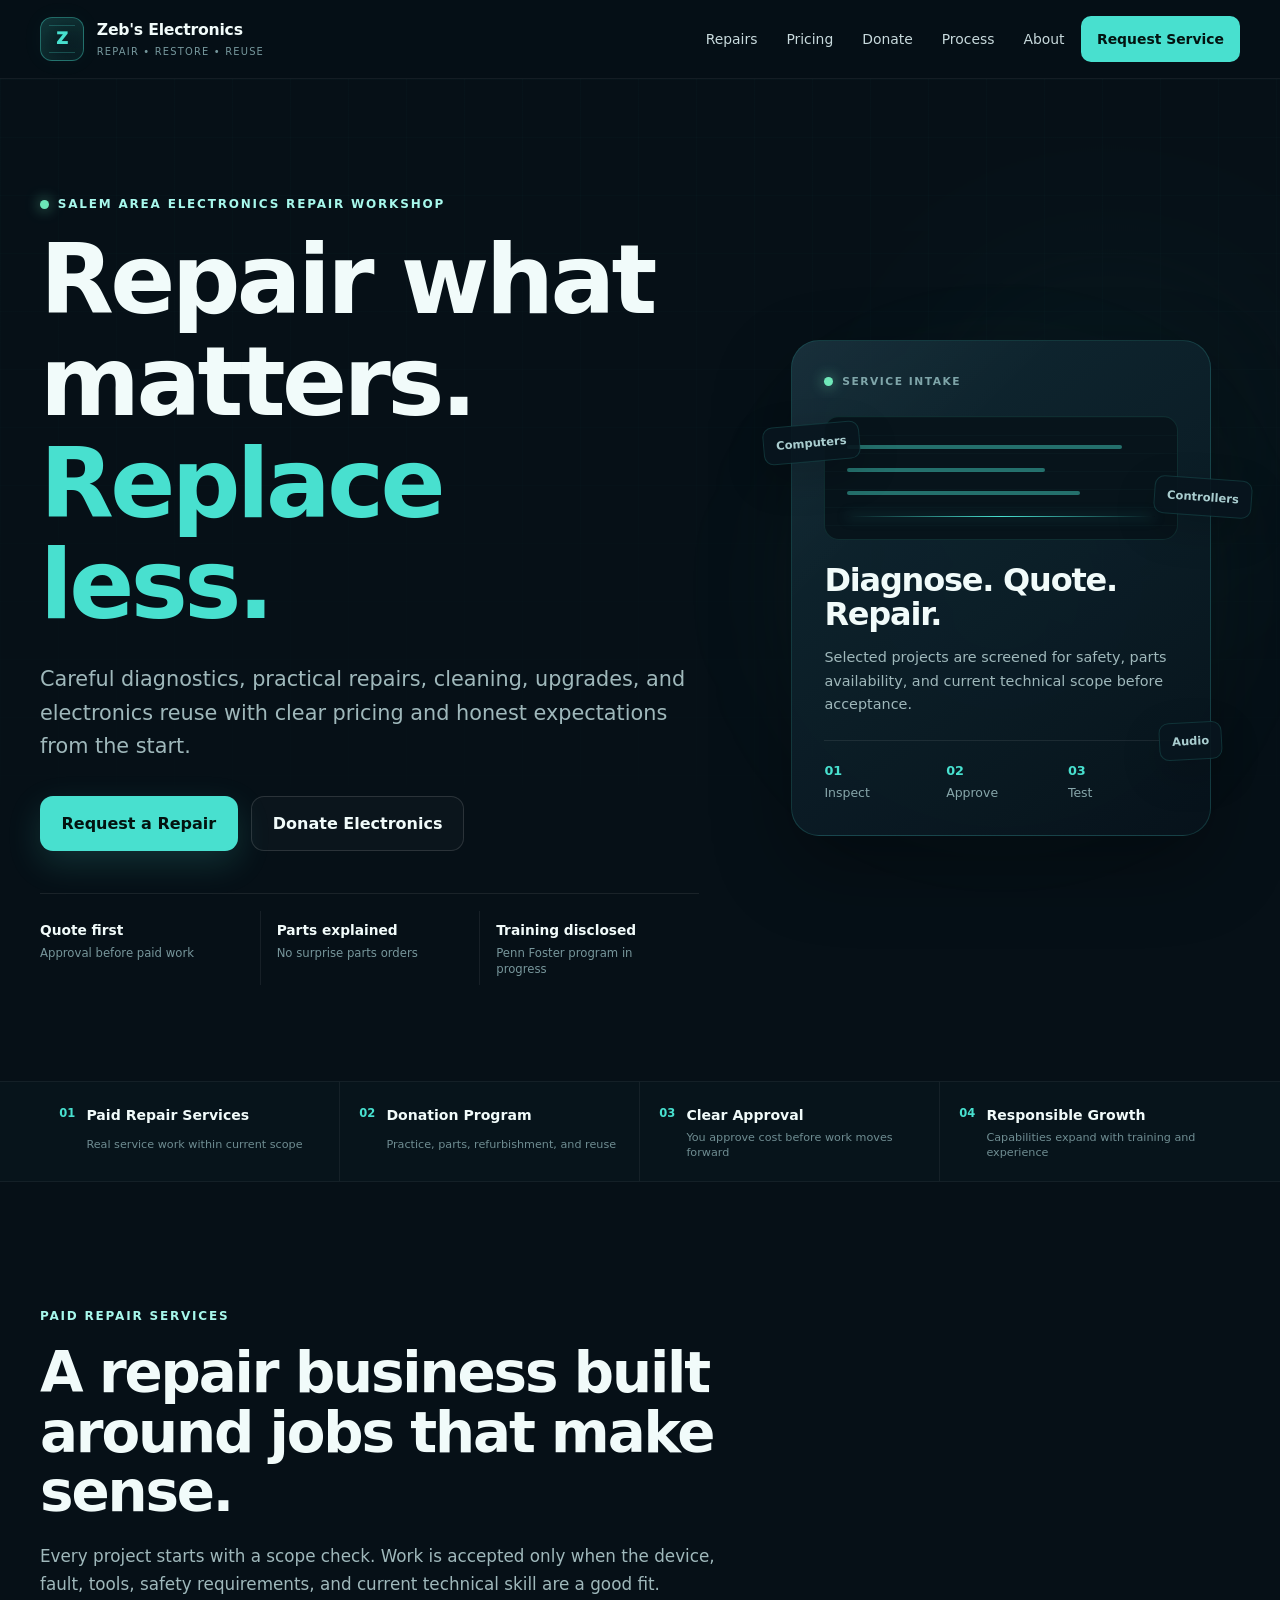
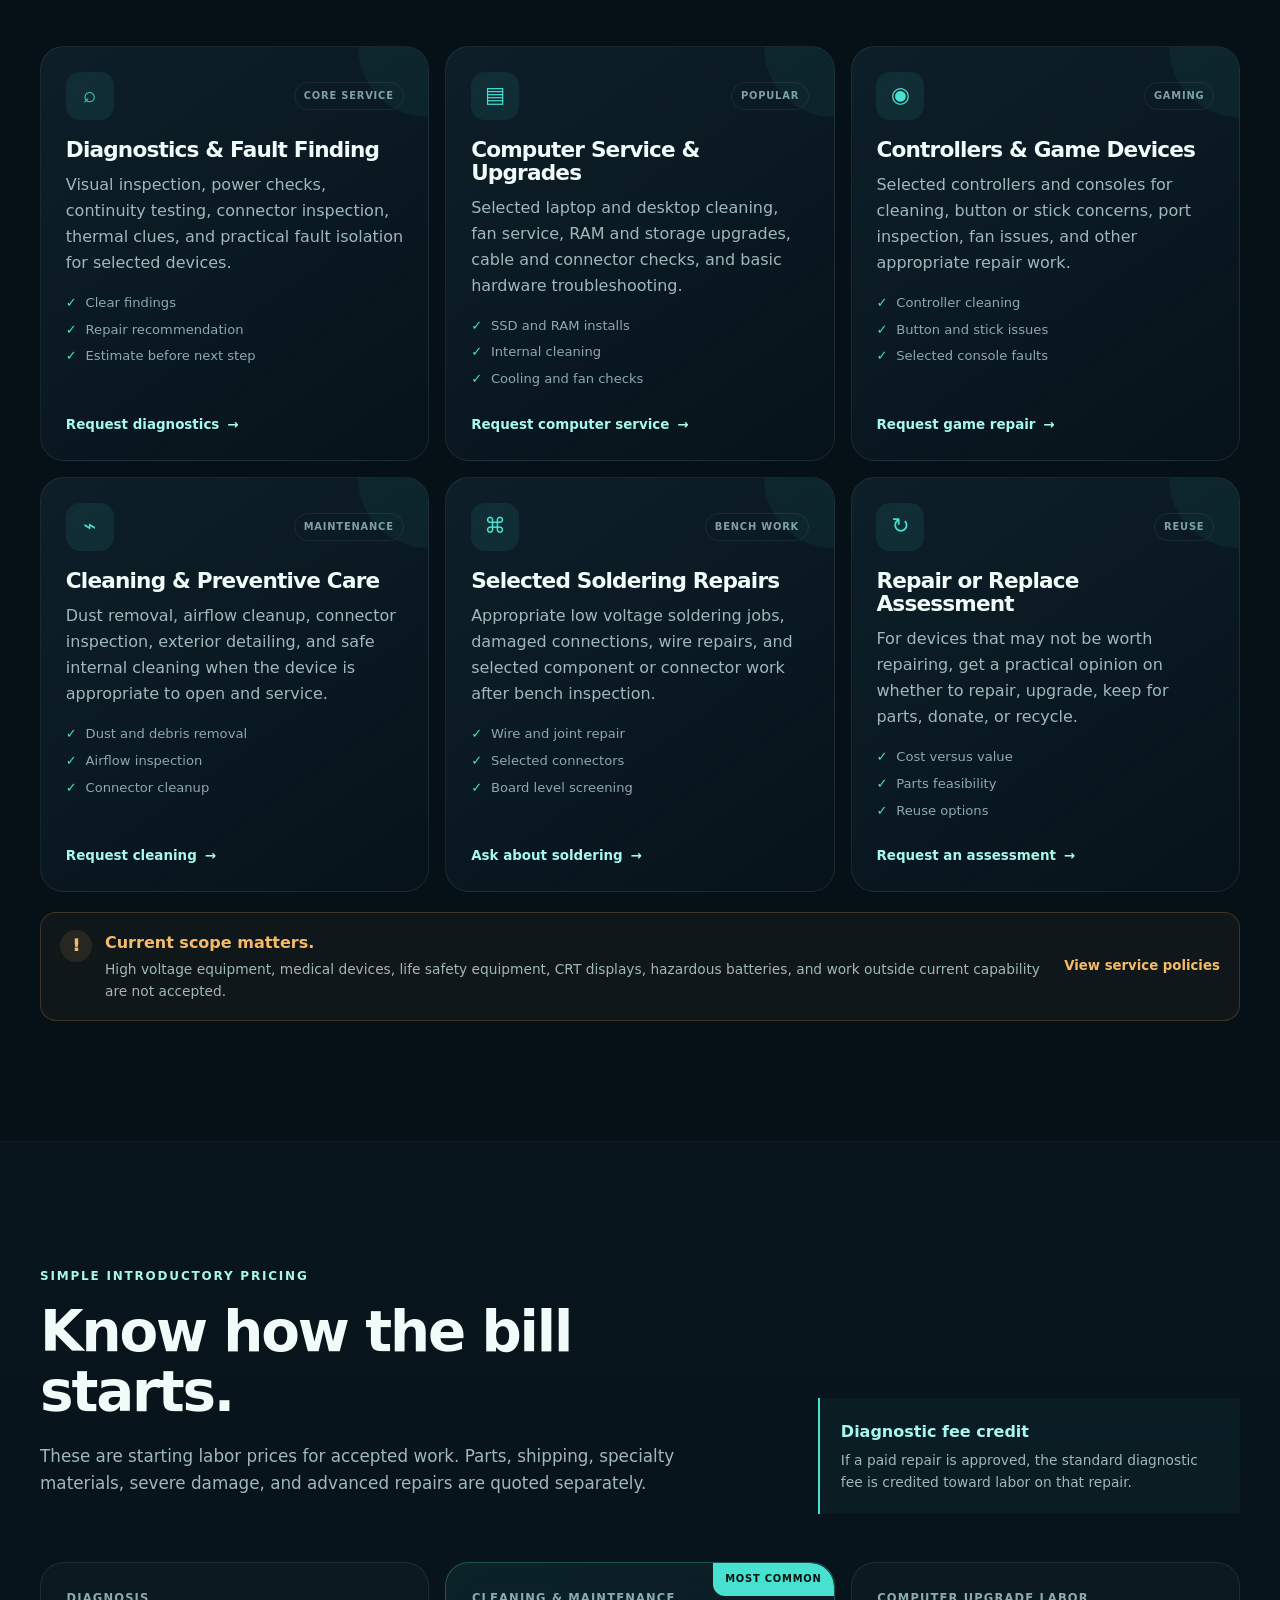
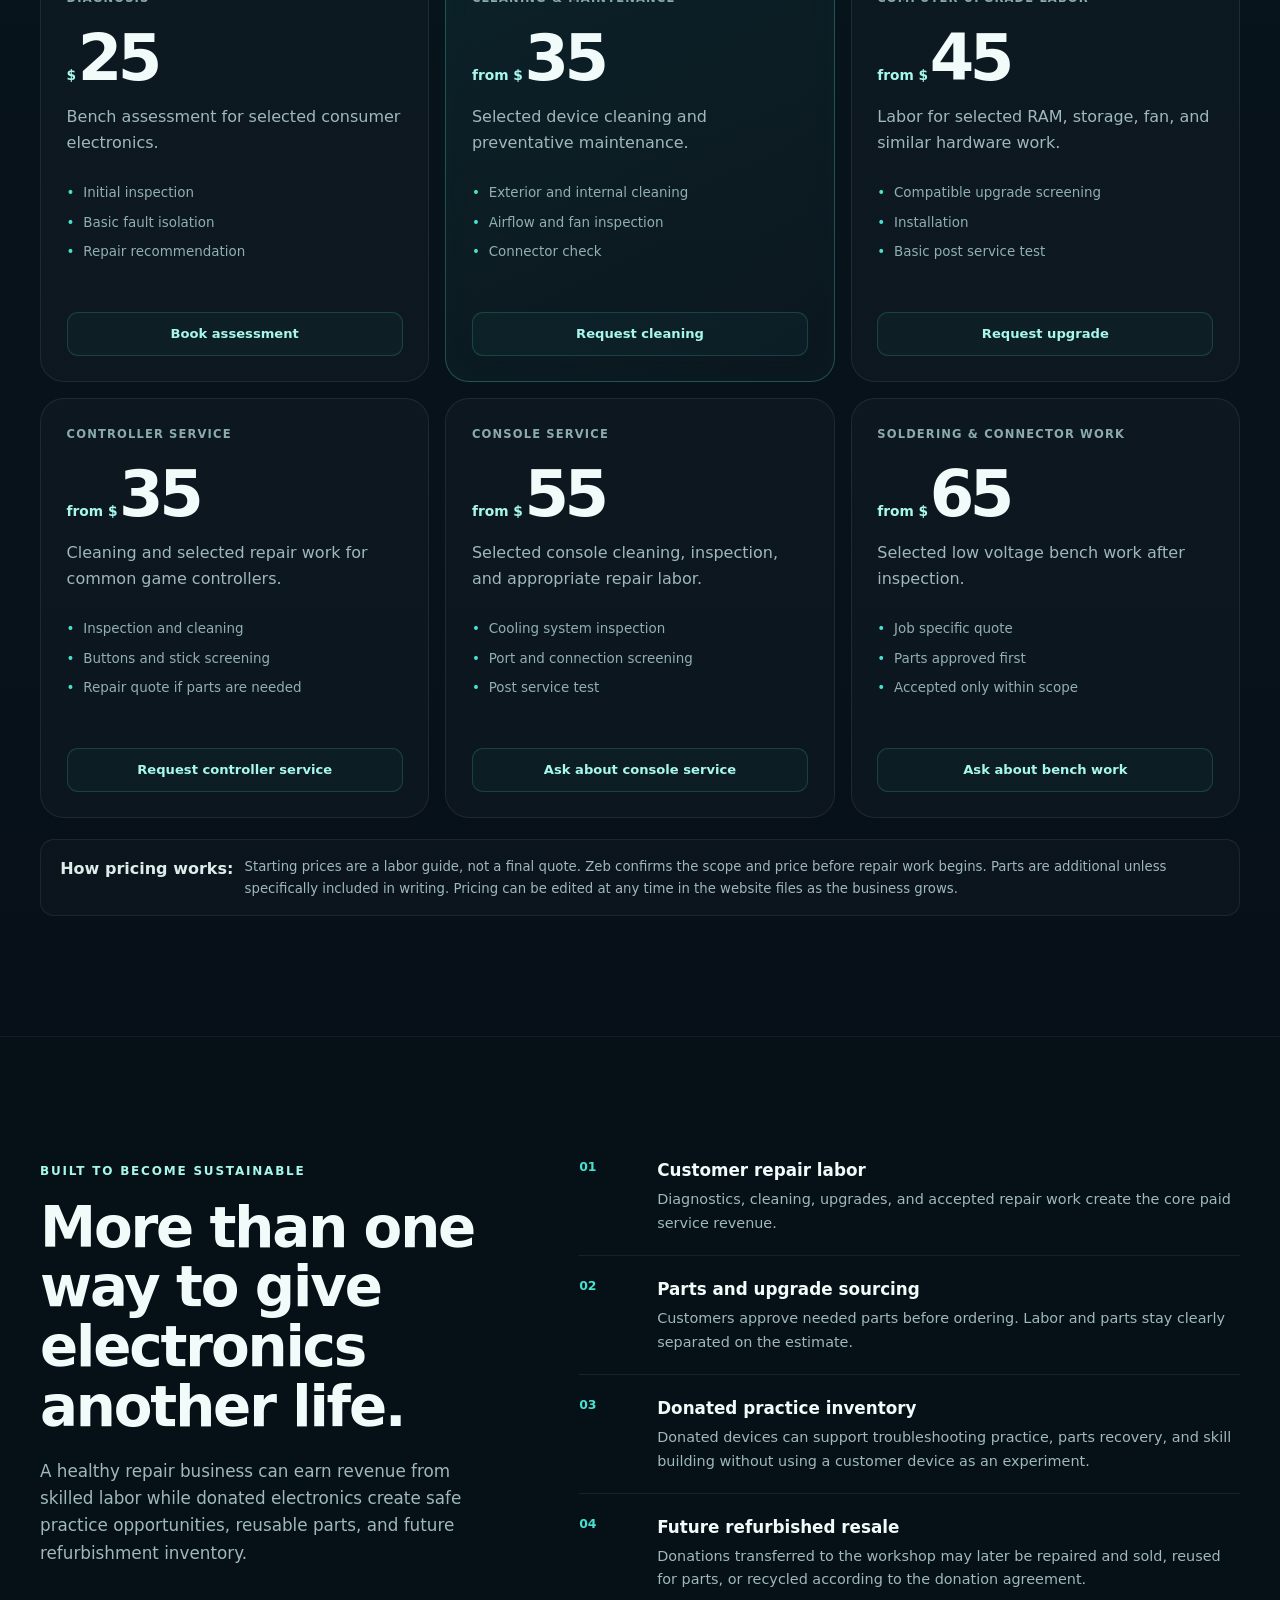
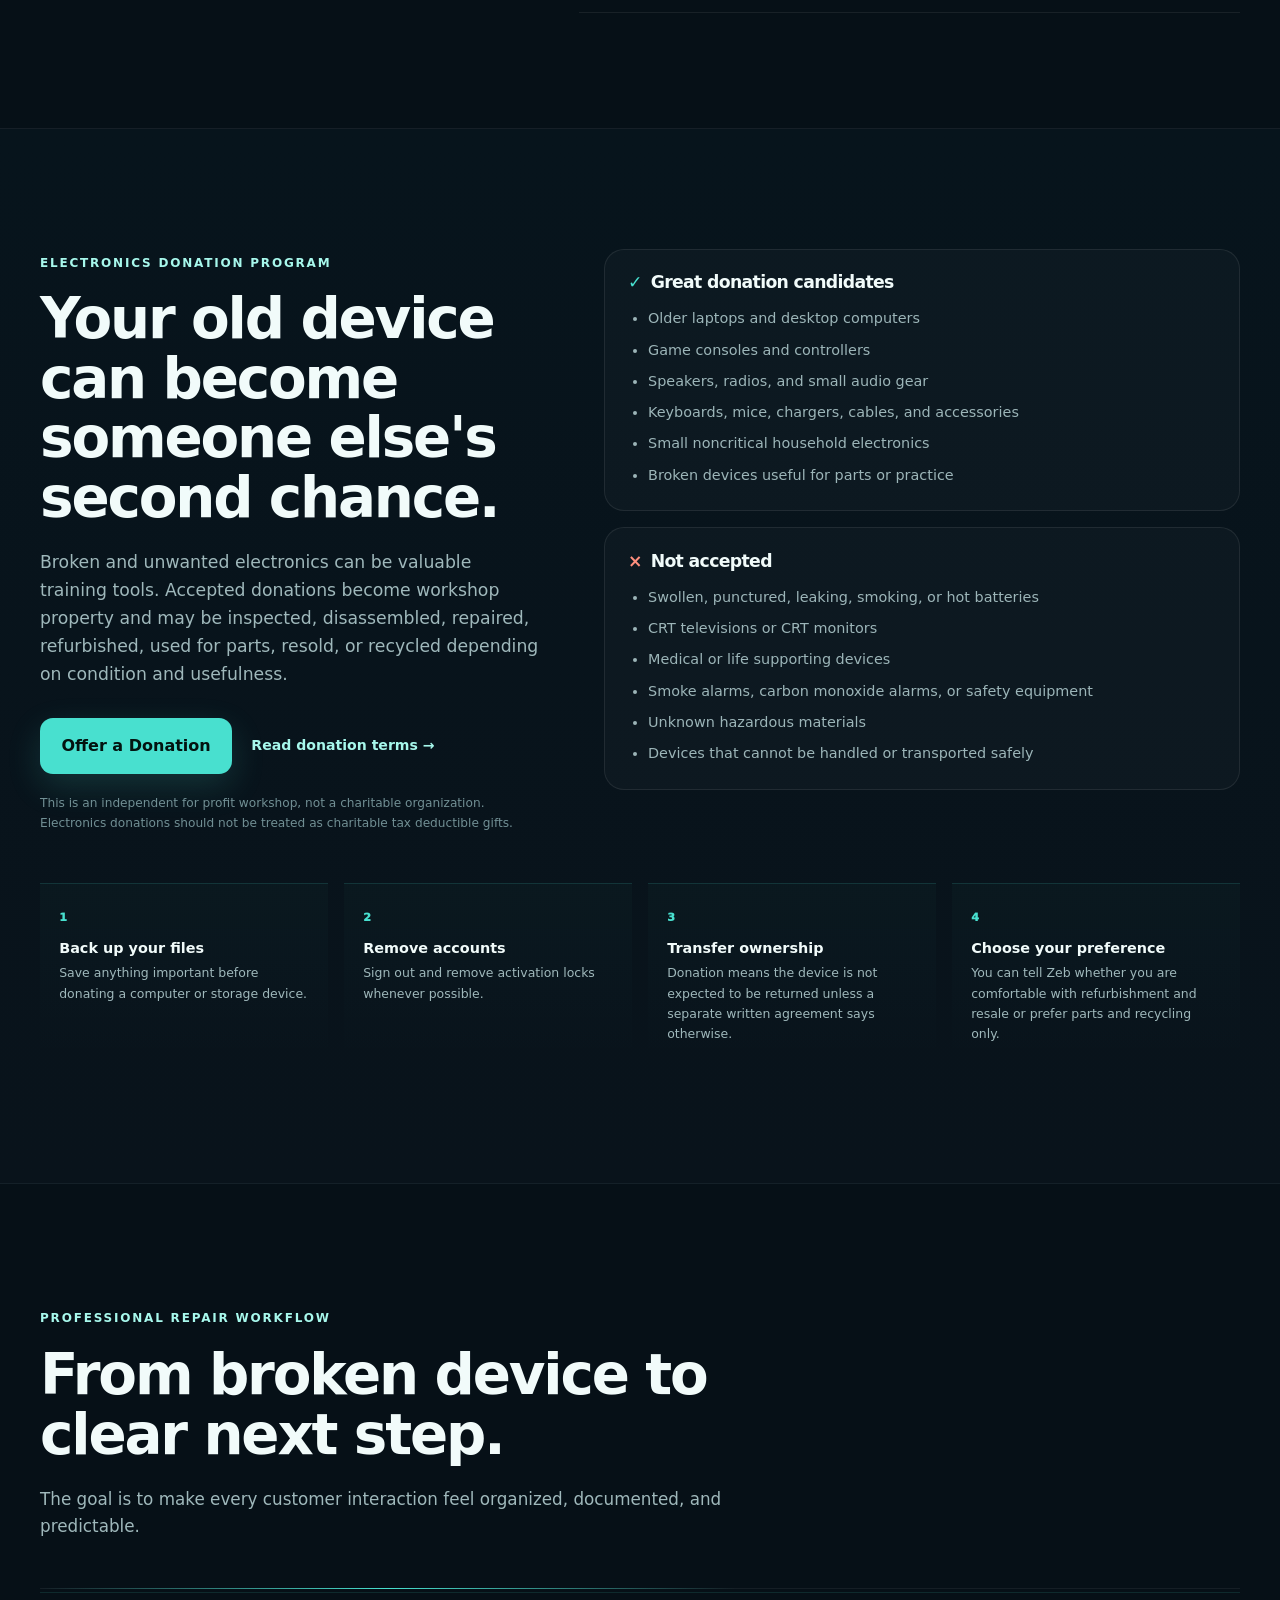
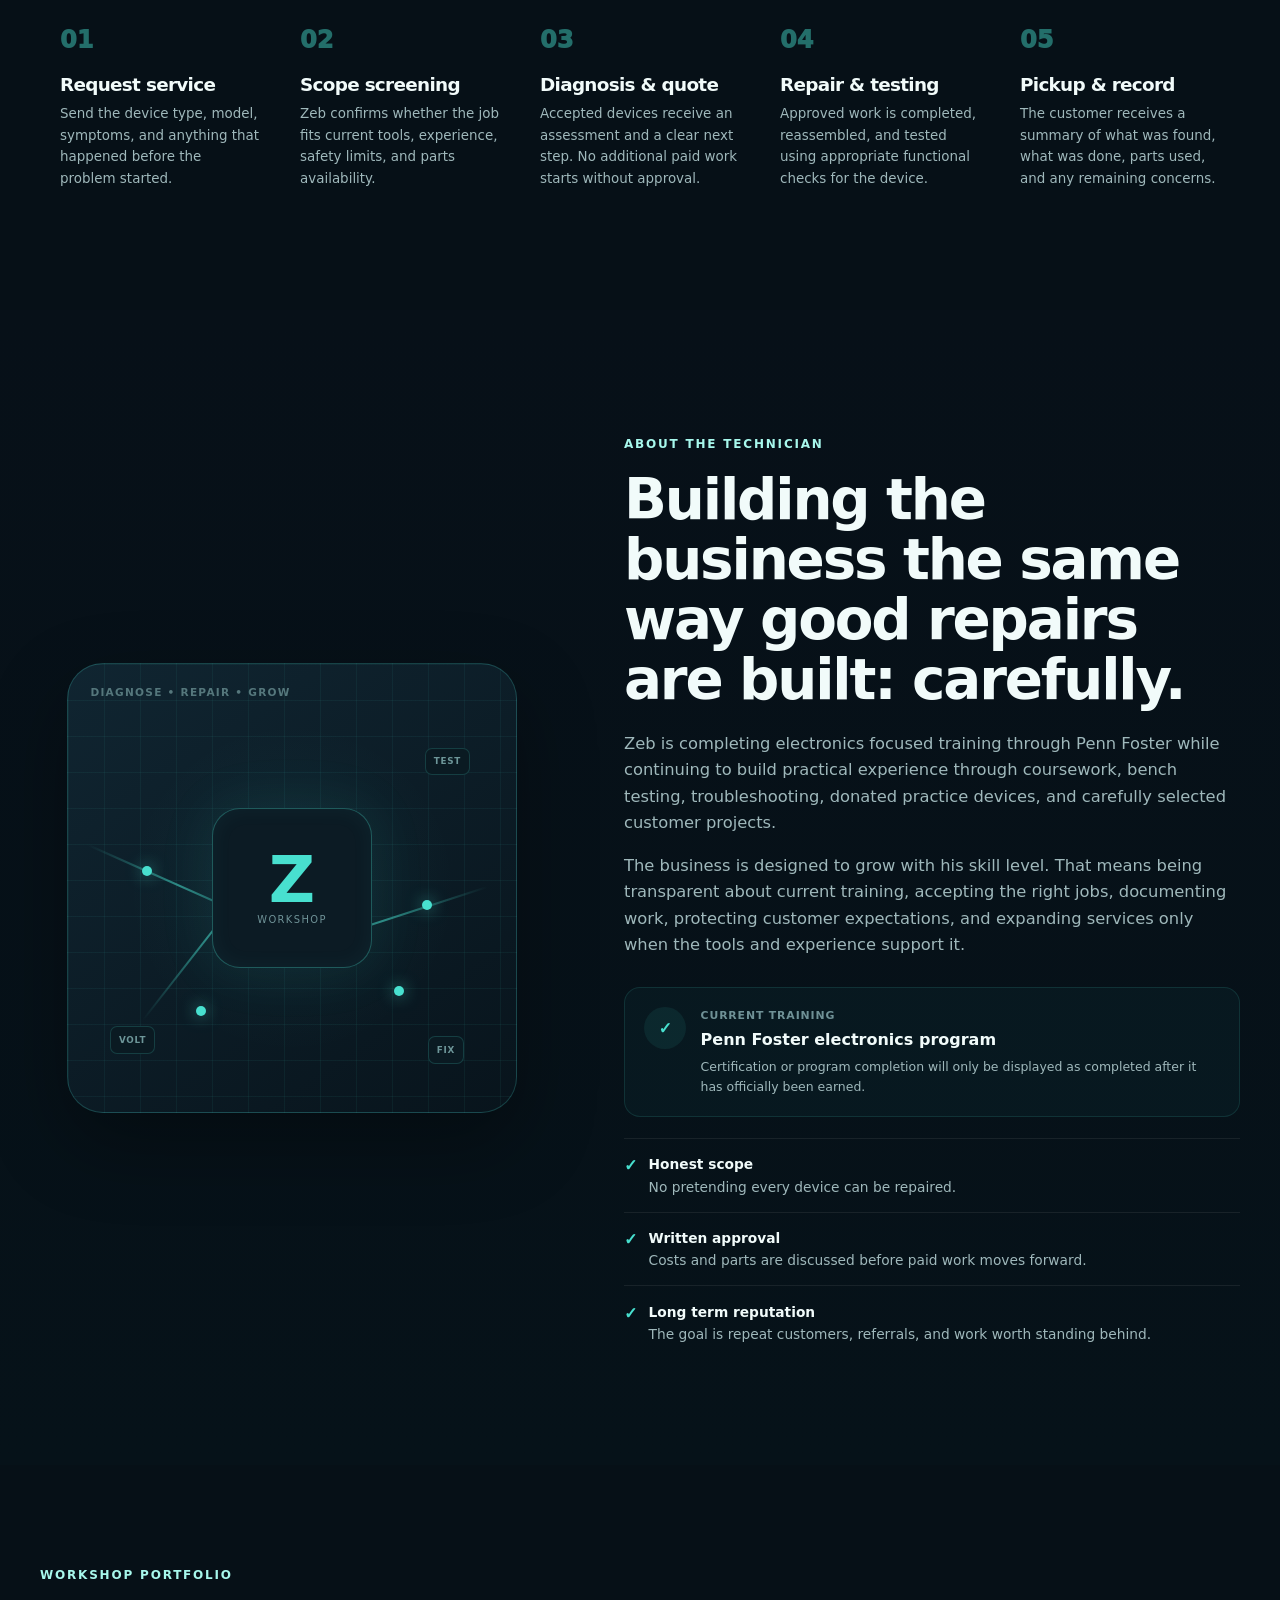
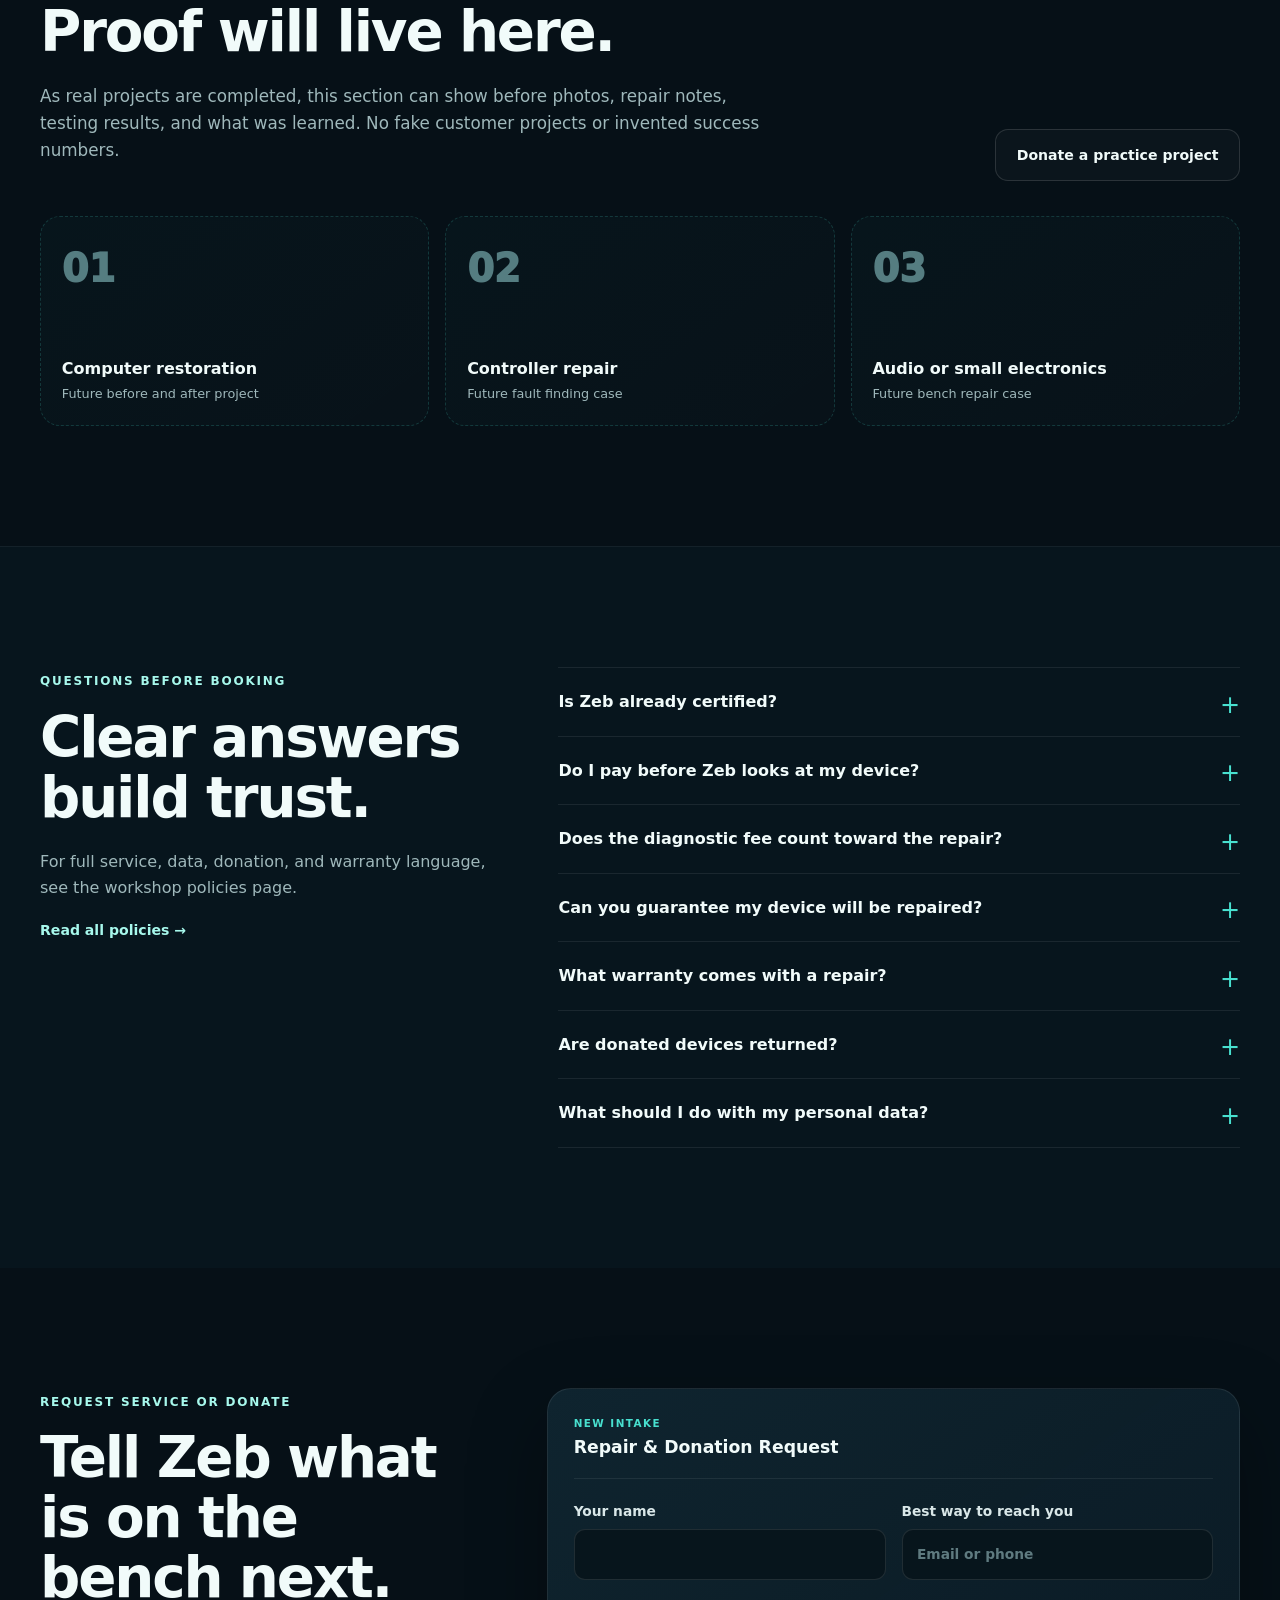
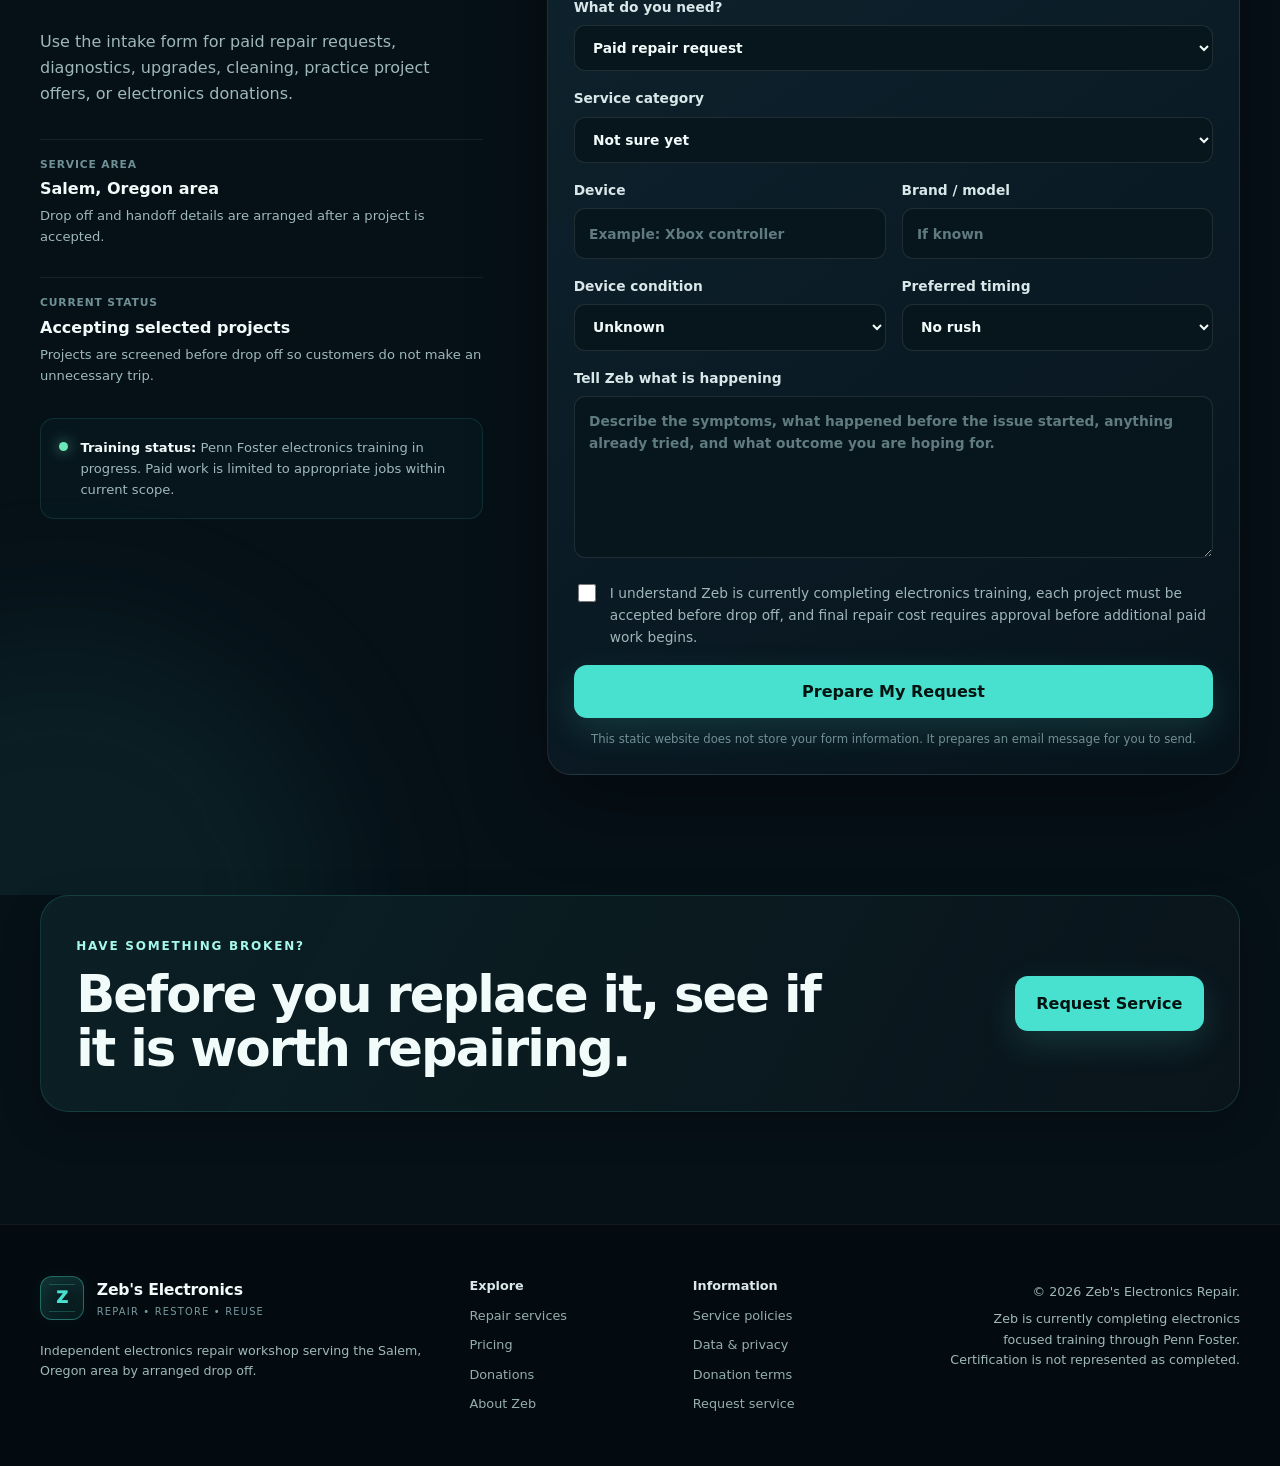
==== index.html @ aea97937 "Add files via upload" ====
<!doctype html>
<html lang="en">
<head>
  <meta charset="utf-8" />
  <meta name="viewport" content="width=device-width, initial-scale=1" />
  <meta name="theme-color" content="#071018" />
  <meta name="description" content="Zeb's Electronics Repair offers careful electronics diagnostics, repair, cleaning, upgrades, and a donation program for practice, refurbishment, parts recovery, and responsible reuse." />
  <meta property="og:title" content="Zeb's Electronics Repair" />
  <meta property="og:description" content="Repair. Restore. Reuse. Paid electronics services plus a transparent electronics donation program." />
  <meta property="og:type" content="website" />
  <meta name="robots" content="index,follow" />
  <title>Zeb's Electronics Repair | Repair. Restore. Reuse.</title>
  <link rel="icon" href="assets/favicon.svg" type="image/svg+xml" />
  <link rel="stylesheet" href="styles.css" />
  <script type="application/ld+json">
  {
    "@context": "https://schema.org",
    "@type": "LocalBusiness",
    "name": "Zeb's Electronics Repair",
    "description": "Independent electronics repair workshop offering selected diagnostics, repairs, cleaning, upgrades, and electronics donation intake while the technician completes formal training.",
    "areaServed": "Salem, Oregon area",
    "priceRange": "$$"
  }
  </script>
</head>
<body>
  <a class="skip-link" href="#main">Skip to content</a>

  <header class="site-header" id="top">
    <div class="container nav-wrap">
      <a class="brand" href="#top" aria-label="Zeb's Electronics Repair home">
        <span class="brand-mark" aria-hidden="true"><span>Z</span></span>
        <span class="brand-copy">
          <strong>Zeb's Electronics</strong>
          <small>Repair • Restore • Reuse</small>
        </span>
      </a>

      <button class="menu-button" type="button" aria-expanded="false" aria-controls="site-nav">
        <span class="sr-only">Toggle navigation</span>
        <span></span><span></span><span></span>
      </button>

      <nav class="site-nav" id="site-nav" aria-label="Primary navigation">
        <a href="#services">Repairs</a>
        <a href="#pricing">Pricing</a>
        <a href="#donate">Donate</a>
        <a href="#process">Process</a>
        <a href="#about">About</a>
        <a class="nav-cta" href="#contact">Request Service</a>
      </nav>
    </div>
  </header>

  <main id="main">
    <section class="hero section-shell">
      <div class="circuit-grid" aria-hidden="true"></div>
      <div class="container hero-grid">
        <div class="hero-copy reveal">
          <p class="eyebrow"><span class="status-dot"></span> Salem area electronics repair workshop</p>
          <h1>Repair what matters. <span>Replace less.</span></h1>
          <p class="hero-lead">
            Careful diagnostics, practical repairs, cleaning, upgrades, and electronics reuse with clear pricing and honest expectations from the start.
          </p>
          <div class="hero-actions">
            <a class="button primary" href="#contact" data-intent="repair">Request a Repair</a>
            <a class="button secondary" href="#donate">Donate Electronics</a>
          </div>

          <div class="hero-proof" aria-label="Business promises">
            <div><strong>Quote first</strong><span>Approval before paid work</span></div>
            <div><strong>Parts explained</strong><span>No surprise parts orders</span></div>
            <div><strong>Training disclosed</strong><span>Penn Foster program in progress</span></div>
          </div>
        </div>

        <div class="hero-panel reveal delay-1" aria-label="Workshop service panel">
          <div class="panel-glow" aria-hidden="true"></div>
          <div class="device-card device-card-main">
            <div class="card-kicker"><span class="live-light"></span> SERVICE INTAKE</div>
            <div class="repair-screen" aria-hidden="true">
              <span class="screen-line w80"></span>
              <span class="screen-line w58"></span>
              <span class="screen-line w68"></span>
              <span class="screen-pulse"></span>
            </div>
            <h2>Diagnose. Quote. Repair.</h2>
            <p>Selected projects are screened for safety, parts availability, and current technical scope before acceptance.</p>
            <div class="device-stats">
              <div><strong>01</strong><span>Inspect</span></div>
              <div><strong>02</strong><span>Approve</span></div>
              <div><strong>03</strong><span>Test</span></div>
            </div>
          </div>
          <div class="floating-chip chip-one">Computers</div>
          <div class="floating-chip chip-two">Controllers</div>
          <div class="floating-chip chip-three">Audio</div>
        </div>
      </div>
    </section>

    <section class="trust-strip" aria-label="Customer benefits">
      <div class="container trust-grid">
        <div><span>01</span><strong>Paid Repair Services</strong><small>Real service work within current scope</small></div>
        <div><span>02</span><strong>Donation Program</strong><small>Practice, parts, refurbishment, and reuse</small></div>
        <div><span>03</span><strong>Clear Approval</strong><small>You approve cost before work moves forward</small></div>
        <div><span>04</span><strong>Responsible Growth</strong><small>Capabilities expand with training and experience</small></div>
      </div>
    </section>

    <section class="section" id="services">
      <div class="container">
        <div class="section-heading reveal">
          <p class="eyebrow">Paid repair services</p>
          <h2>A repair business built around jobs that make sense.</h2>
          <p>Every project starts with a scope check. Work is accepted only when the device, fault, tools, safety requirements, and current technical skill are a good fit.</p>
        </div>

        <div class="card-grid services-grid">
          <article class="service-card reveal">
            <div class="service-top"><span class="service-symbol" aria-hidden="true">⌕</span><span class="service-tag">Core service</span></div>
            <h3>Diagnostics & Fault Finding</h3>
            <p>Visual inspection, power checks, continuity testing, connector inspection, thermal clues, and practical fault isolation for selected devices.</p>
            <ul class="mini-list">
              <li>Clear findings</li><li>Repair recommendation</li><li>Estimate before next step</li>
            </ul>
            <a href="#contact" data-service="Diagnostic assessment">Request diagnostics <span>→</span></a>
          </article>

          <article class="service-card reveal delay-1">
            <div class="service-top"><span class="service-symbol" aria-hidden="true">▤</span><span class="service-tag">Popular</span></div>
            <h3>Computer Service & Upgrades</h3>
            <p>Selected laptop and desktop cleaning, fan service, RAM and storage upgrades, cable and connector checks, and basic hardware troubleshooting.</p>
            <ul class="mini-list">
              <li>SSD and RAM installs</li><li>Internal cleaning</li><li>Cooling and fan checks</li>
            </ul>
            <a href="#contact" data-service="Computer service or upgrade">Request computer service <span>→</span></a>
          </article>

          <article class="service-card reveal delay-2">
            <div class="service-top"><span class="service-symbol" aria-hidden="true">◉</span><span class="service-tag">Gaming</span></div>
            <h3>Controllers & Game Devices</h3>
            <p>Selected controllers and consoles for cleaning, button or stick concerns, port inspection, fan issues, and other appropriate repair work.</p>
            <ul class="mini-list">
              <li>Controller cleaning</li><li>Button and stick issues</li><li>Selected console faults</li>
            </ul>
            <a href="#contact" data-service="Controller or game device repair">Request game repair <span>→</span></a>
          </article>

          <article class="service-card reveal">
            <div class="service-top"><span class="service-symbol" aria-hidden="true">⌁</span><span class="service-tag">Maintenance</span></div>
            <h3>Cleaning & Preventive Care</h3>
            <p>Dust removal, airflow cleanup, connector inspection, exterior detailing, and safe internal cleaning when the device is appropriate to open and service.</p>
            <ul class="mini-list">
              <li>Dust and debris removal</li><li>Airflow inspection</li><li>Connector cleanup</li>
            </ul>
            <a href="#contact" data-service="Cleaning and preventive care">Request cleaning <span>→</span></a>
          </article>

          <article class="service-card reveal delay-1">
            <div class="service-top"><span class="service-symbol" aria-hidden="true">⌘</span><span class="service-tag">Bench work</span></div>
            <h3>Selected Soldering Repairs</h3>
            <p>Appropriate low voltage soldering jobs, damaged connections, wire repairs, and selected component or connector work after bench inspection.</p>
            <ul class="mini-list">
              <li>Wire and joint repair</li><li>Selected connectors</li><li>Board level screening</li>
            </ul>
            <a href="#contact" data-service="Selected soldering repair">Ask about soldering <span>→</span></a>
          </article>

          <article class="service-card reveal delay-2">
            <div class="service-top"><span class="service-symbol" aria-hidden="true">↻</span><span class="service-tag">Reuse</span></div>
            <h3>Repair or Replace Assessment</h3>
            <p>For devices that may not be worth repairing, get a practical opinion on whether to repair, upgrade, keep for parts, donate, or recycle.</p>
            <ul class="mini-list">
              <li>Cost versus value</li><li>Parts feasibility</li><li>Reuse options</li>
            </ul>
            <a href="#contact" data-service="Repair or replace assessment">Request an assessment <span>→</span></a>
          </article>
        </div>

        <div class="scope-banner reveal">
          <div>
            <span class="scope-icon" aria-hidden="true">!</span>
            <div><strong>Current scope matters.</strong><p>High voltage equipment, medical devices, life safety equipment, CRT displays, hazardous batteries, and work outside current capability are not accepted.</p></div>
          </div>
          <a href="policies.html#scope">View service policies</a>
        </div>
      </div>
    </section>

    <section class="section pricing-section" id="pricing">
      <div class="container">
        <div class="pricing-head reveal">
          <div class="section-heading compact">
            <p class="eyebrow">Simple introductory pricing</p>
            <h2>Know how the bill starts.</h2>
            <p>These are starting labor prices for accepted work. Parts, shipping, specialty materials, severe damage, and advanced repairs are quoted separately.</p>
          </div>
          <div class="pricing-note">
            <strong>Diagnostic fee credit</strong>
            <p>If a paid repair is approved, the standard diagnostic fee is credited toward labor on that repair.</p>
          </div>
        </div>

        <div class="price-grid">
          <article class="price-card reveal">
            <span class="price-label">Diagnosis</span>
            <div class="price"><small>$</small><strong>25</strong></div>
            <p>Bench assessment for selected consumer electronics.</p>
            <ul><li>Initial inspection</li><li>Basic fault isolation</li><li>Repair recommendation</li></ul>
            <a class="price-link" href="#contact" data-service="Diagnostic assessment">Book assessment</a>
          </article>
          <article class="price-card featured reveal delay-1">
            <span class="popular-ribbon">Most common</span>
            <span class="price-label">Cleaning & Maintenance</span>
            <div class="price"><small>from $</small><strong>35</strong></div>
            <p>Selected device cleaning and preventative maintenance.</p>
            <ul><li>Exterior and internal cleaning</li><li>Airflow and fan inspection</li><li>Connector check</li></ul>
            <a class="price-link" href="#contact" data-service="Cleaning and preventive care">Request cleaning</a>
          </article>
          <article class="price-card reveal delay-2">
            <span class="price-label">Computer Upgrade Labor</span>
            <div class="price"><small>from $</small><strong>45</strong></div>
            <p>Labor for selected RAM, storage, fan, and similar hardware work.</p>
            <ul><li>Compatible upgrade screening</li><li>Installation</li><li>Basic post service test</li></ul>
            <a class="price-link" href="#contact" data-service="Computer service or upgrade">Request upgrade</a>
          </article>
          <article class="price-card reveal">
            <span class="price-label">Controller Service</span>
            <div class="price"><small>from $</small><strong>35</strong></div>
            <p>Cleaning and selected repair work for common game controllers.</p>
            <ul><li>Inspection and cleaning</li><li>Buttons and stick screening</li><li>Repair quote if parts are needed</li></ul>
            <a class="price-link" href="#contact" data-service="Controller or game device repair">Request controller service</a>
          </article>
          <article class="price-card reveal delay-1">
            <span class="price-label">Console Service</span>
            <div class="price"><small>from $</small><strong>55</strong></div>
            <p>Selected console cleaning, inspection, and appropriate repair labor.</p>
            <ul><li>Cooling system inspection</li><li>Port and connection screening</li><li>Post service test</li></ul>
            <a class="price-link" href="#contact" data-service="Controller or game device repair">Ask about console service</a>
          </article>
          <article class="price-card reveal delay-2">
            <span class="price-label">Soldering & Connector Work</span>
            <div class="price"><small>from $</small><strong>65</strong></div>
            <p>Selected low voltage bench work after inspection.</p>
            <ul><li>Job specific quote</li><li>Parts approved first</li><li>Accepted only within scope</li></ul>
            <a class="price-link" href="#contact" data-service="Selected soldering repair">Ask about bench work</a>
          </article>
        </div>

        <div class="pricing-disclaimer reveal">
          <strong>How pricing works:</strong>
          <p>Starting prices are a labor guide, not a final quote. Zeb confirms the scope and price before repair work begins. Parts are additional unless specifically included in writing. Pricing can be edited at any time in the website files as the business grows.</p>
        </div>
      </div>
    </section>

    <section class="section value-section">
      <div class="container value-grid">
        <div class="section-heading reveal">
          <p class="eyebrow">Built to become sustainable</p>
          <h2>More than one way to give electronics another life.</h2>
          <p>A healthy repair business can earn revenue from skilled labor while donated electronics create safe practice opportunities, reusable parts, and future refurbishment inventory.</p>
        </div>
        <div class="value-stack reveal delay-1">
          <article><span>01</span><div><strong>Customer repair labor</strong><p>Diagnostics, cleaning, upgrades, and accepted repair work create the core paid service revenue.</p></div></article>
          <article><span>02</span><div><strong>Parts and upgrade sourcing</strong><p>Customers approve needed parts before ordering. Labor and parts stay clearly separated on the estimate.</p></div></article>
          <article><span>03</span><div><strong>Donated practice inventory</strong><p>Donated devices can support troubleshooting practice, parts recovery, and skill building without using a customer device as an experiment.</p></div></article>
          <article><span>04</span><div><strong>Future refurbished resale</strong><p>Donations transferred to the workshop may later be repaired and sold, reused for parts, or recycled according to the donation agreement.</p></div></article>
        </div>
      </div>
    </section>

    <section class="section donation-section" id="donate">
      <div class="container donation-grid">
        <div class="donation-copy reveal">
          <p class="eyebrow">Electronics donation program</p>
          <h2>Your old device can become someone else's second chance.</h2>
          <p class="large-copy">
            Broken and unwanted electronics can be valuable training tools. Accepted donations become workshop property and may be inspected, disassembled, repaired, refurbished, used for parts, resold, or recycled depending on condition and usefulness.
          </p>
          <div class="donation-actions">
            <a class="button primary" href="#contact" data-intent="donation">Offer a Donation</a>
            <a class="text-link" href="policies.html#donations">Read donation terms <span>→</span></a>
          </div>
          <p class="small-print">This is an independent for profit workshop, not a charitable organization. Electronics donations should not be treated as charitable tax deductible gifts.</p>
        </div>

        <div class="donation-cards reveal delay-1">
          <div class="donation-card good">
            <h3><span aria-hidden="true">✓</span> Great donation candidates</h3>
            <ul>
              <li>Older laptops and desktop computers</li>
              <li>Game consoles and controllers</li>
              <li>Speakers, radios, and small audio gear</li>
              <li>Keyboards, mice, chargers, cables, and accessories</li>
              <li>Small noncritical household electronics</li>
              <li>Broken devices useful for parts or practice</li>
            </ul>
          </div>

          <div class="donation-card avoid">
            <h3><span aria-hidden="true">×</span> Not accepted</h3>
            <ul>
              <li>Swollen, punctured, leaking, smoking, or hot batteries</li>
              <li>CRT televisions or CRT monitors</li>
              <li>Medical or life supporting devices</li>
              <li>Smoke alarms, carbon monoxide alarms, or safety equipment</li>
              <li>Unknown hazardous materials</li>
              <li>Devices that cannot be handled or transported safely</li>
            </ul>
          </div>
        </div>
      </div>

      <div class="container donation-rules reveal">
        <div><span>1</span><strong>Back up your files</strong><p>Save anything important before donating a computer or storage device.</p></div>
        <div><span>2</span><strong>Remove accounts</strong><p>Sign out and remove activation locks whenever possible.</p></div>
        <div><span>3</span><strong>Transfer ownership</strong><p>Donation means the device is not expected to be returned unless a separate written agreement says otherwise.</p></div>
        <div><span>4</span><strong>Choose your preference</strong><p>You can tell Zeb whether you are comfortable with refurbishment and resale or prefer parts and recycling only.</p></div>
      </div>
    </section>

    <section class="section process-section" id="process">
      <div class="container">
        <div class="section-heading reveal">
          <p class="eyebrow">Professional repair workflow</p>
          <h2>From broken device to clear next step.</h2>
          <p>The goal is to make every customer interaction feel organized, documented, and predictable.</p>
        </div>

        <div class="process-line reveal" aria-hidden="true"><span></span></div>
        <div class="process-grid five">
          <article class="process-step reveal">
            <span>01</span><h3>Request service</h3><p>Send the device type, model, symptoms, and anything that happened before the problem started.</p>
          </article>
          <article class="process-step reveal delay-1">
            <span>02</span><h3>Scope screening</h3><p>Zeb confirms whether the job fits current tools, experience, safety limits, and parts availability.</p>
          </article>
          <article class="process-step reveal delay-2">
            <span>03</span><h3>Diagnosis & quote</h3><p>Accepted devices receive an assessment and a clear next step. No additional paid work starts without approval.</p>
          </article>
          <article class="process-step reveal delay-3">
            <span>04</span><h3>Repair & testing</h3><p>Approved work is completed, reassembled, and tested using appropriate functional checks for the device.</p>
          </article>
          <article class="process-step reveal delay-4">
            <span>05</span><h3>Pickup & record</h3><p>The customer receives a summary of what was found, what was done, parts used, and any remaining concerns.</p>
          </article>
        </div>
      </div>
    </section>

    <section class="section about-section" id="about">
      <div class="container about-grid">
        <div class="about-visual reveal" aria-hidden="true">
          <div class="board">
            <span class="board-title">DIAGNOSE • REPAIR • GROW</span>
            <span class="trace t1"></span><span class="trace t2"></span><span class="trace t3"></span>
            <span class="node n1"></span><span class="node n2"></span><span class="node n3"></span><span class="node n4"></span>
            <div class="chip-core"><strong>Z</strong><small>WORKSHOP</small></div>
            <span class="board-chip bc1">VOLT</span><span class="board-chip bc2">TEST</span><span class="board-chip bc3">FIX</span>
          </div>
        </div>

        <div class="about-copy reveal delay-1">
          <p class="eyebrow">About the technician</p>
          <h2>Building the business the same way good repairs are built: carefully.</h2>
          <p>
            Zeb is completing electronics focused training through Penn Foster while continuing to build practical experience through coursework, bench testing, troubleshooting, donated practice devices, and carefully selected customer projects.
          </p>
          <p>
            The business is designed to grow with his skill level. That means being transparent about current training, accepting the right jobs, documenting work, protecting customer expectations, and expanding services only when the tools and experience support it.
          </p>
          <div class="credential-card">
            <div class="credential-icon" aria-hidden="true">✓</div>
            <div><span>Current training</span><strong>Penn Foster electronics program</strong><p>Certification or program completion will only be displayed as completed after it has officially been earned.</p></div>
          </div>
          <div class="about-points">
            <div><span>✓</span><p><strong>Honest scope</strong><br />No pretending every device can be repaired.</p></div>
            <div><span>✓</span><p><strong>Written approval</strong><br />Costs and parts are discussed before paid work moves forward.</p></div>
            <div><span>✓</span><p><strong>Long term reputation</strong><br />The goal is repeat customers, referrals, and work worth standing behind.</p></div>
          </div>
        </div>
      </div>
    </section>

    <section class="section project-section" id="projects">
      <div class="container">
        <div class="project-header reveal">
          <div class="section-heading compact">
            <p class="eyebrow">Workshop portfolio</p>
            <h2>Proof will live here.</h2>
            <p>As real projects are completed, this section can show before photos, repair notes, testing results, and what was learned. No fake customer projects or invented success numbers.</p>
          </div>
          <a class="button secondary small-button" href="#contact" data-intent="donation">Donate a practice project</a>
        </div>
        <div class="project-grid">
          <article class="project-placeholder reveal"><span>01</span><div><strong>Computer restoration</strong><p>Future before and after project</p></div></article>
          <article class="project-placeholder reveal delay-1"><span>02</span><div><strong>Controller repair</strong><p>Future fault finding case</p></div></article>
          <article class="project-placeholder reveal delay-2"><span>03</span><div><strong>Audio or small electronics</strong><p>Future bench repair case</p></div></article>
        </div>
      </div>
    </section>

    <section class="section faq-section" id="faq">
      <div class="container faq-grid">
        <div class="section-heading reveal">
          <p class="eyebrow">Questions before booking</p>
          <h2>Clear answers build trust.</h2>
          <p>For full service, data, donation, and warranty language, see the workshop policies page.</p>
          <a class="text-link" href="policies.html">Read all policies <span>→</span></a>
        </div>
        <div class="accordion reveal delay-1">
          <details>
            <summary>Is Zeb already certified?</summary>
            <p>No. He is currently completing his Penn Foster training. The site intentionally identifies that status and will only show the credential as completed after it is officially earned.</p>
          </details>
          <details>
            <summary>Do I pay before Zeb looks at my device?</summary>
            <p>For accepted paid repair work, the standard diagnostic fee covers the initial bench assessment. Any additional labor or parts are discussed before moving forward.</p>
          </details>
          <details>
            <summary>Does the diagnostic fee count toward the repair?</summary>
            <p>Yes. Under the introductory pricing shown on this site, the standard diagnostic fee is credited toward labor when the recommended paid repair is approved.</p>
          </details>
          <details>
            <summary>Can you guarantee my device will be repaired?</summary>
            <p>No repair shop can promise a successful repair before diagnosis. Some devices have hidden damage, unavailable parts, previous repair damage, or faults that make repair impractical. You receive the findings and next step before additional work is approved.</p>
          </details>
          <details>
            <summary>What warranty comes with a repair?</summary>
            <p>Any workmanship or part warranty that applies to a specific repair should be written on the estimate or final service record. Warranty coverage should never be assumed for unrelated faults, physical damage, liquid damage, customer supplied parts, or a different failure.</p>
          </details>
          <details>
            <summary>Are donated devices returned?</summary>
            <p>Normally, no. An accepted donation transfers ownership to the workshop unless a separate written agreement says otherwise. It may be used for training, parts, refurbishment, resale, or recycling.</p>
          </details>
          <details>
            <summary>What should I do with my personal data?</summary>
            <p>Back up important data before service and remove sensitive information before donation whenever possible. Repair work can involve drive access, operating system access, replacement parts, resets, or failures that create a risk of data loss.</p>
          </details>
        </div>
      </div>
    </section>

    <section class="section contact-section" id="contact">
      <div class="container contact-grid">
        <div class="contact-copy reveal">
          <p class="eyebrow">Request service or donate</p>
          <h2>Tell Zeb what is on the bench next.</h2>
          <p>Use the intake form for paid repair requests, diagnostics, upgrades, cleaning, practice project offers, or electronics donations.</p>

          <div class="contact-cards">
            <div><span>Service area</span><strong>Salem, Oregon area</strong><p>Drop off and handoff details are arranged after a project is accepted.</p></div>
            <div><span>Current status</span><strong>Accepting selected projects</strong><p>Projects are screened before drop off so customers do not make an unnecessary trip.</p></div>
          </div>

          <div class="contact-status" id="contact-status">
            <span class="status-dot"></span>
            <p><strong>Training status:</strong> Penn Foster electronics training in progress. Paid work is limited to appropriate jobs within current scope.</p>
          </div>
        </div>

        <form class="contact-form reveal delay-1" id="inquiry-form">
          <div class="form-head">
            <span>NEW INTAKE</span>
            <strong>Repair & Donation Request</strong>
          </div>

          <div class="field-row">
            <label>
              Your name
              <input type="text" name="name" autocomplete="name" required />
            </label>
            <label>
              Best way to reach you
              <input type="text" name="contact" placeholder="Email or phone" required />
            </label>
          </div>

          <label>
            What do you need?
            <select name="type" id="inquiry-type" required>
              <option value="Paid repair request">Paid repair request</option>
              <option value="Diagnostic assessment">Diagnostic assessment</option>
              <option value="Cleaning or maintenance">Cleaning or maintenance</option>
              <option value="Computer upgrade">Computer upgrade</option>
              <option value="Electronics donation">Electronics donation</option>
              <option value="Practice project offer">Practice project offer</option>
              <option value="Other question">Other question</option>
            </select>
          </label>

          <label>
            Service category
            <select name="service" id="service-select">
              <option value="Not sure yet">Not sure yet</option>
              <option value="Diagnostic assessment">Diagnostic assessment</option>
              <option value="Computer service or upgrade">Computer service or upgrade</option>
              <option value="Controller or game device repair">Controller or game device repair</option>
              <option value="Cleaning and preventive care">Cleaning and preventive care</option>
              <option value="Selected soldering repair">Selected soldering repair</option>
              <option value="Repair or replace assessment">Repair or replace assessment</option>
              <option value="Donation intake">Donation intake</option>
            </select>
          </label>

          <div class="field-row">
            <label>
              Device
              <input type="text" name="device" placeholder="Example: Xbox controller" required />
            </label>
            <label>
              Brand / model
              <input type="text" name="model" placeholder="If known" />
            </label>
          </div>

          <div class="field-row">
            <label>
              Device condition
              <select name="condition">
                <option value="Unknown">Unknown</option>
                <option value="Powers on">Powers on</option>
                <option value="Does not power on">Does not power on</option>
                <option value="Intermittent problem">Intermittent problem</option>
                <option value="Physical damage">Physical damage</option>
                <option value="Liquid exposure">Possible liquid exposure</option>
              </select>
            </label>
            <label>
              Preferred timing
              <select name="timing">
                <option value="No rush">No rush</option>
                <option value="As soon as practical">As soon as practical</option>
                <option value="I have a deadline">I have a deadline</option>
              </select>
            </label>
          </div>

          <label>
            Tell Zeb what is happening
            <textarea name="message" rows="6" placeholder="Describe the symptoms, what happened before the issue started, anything already tried, and what outcome you are hoping for." required></textarea>
          </label>

          <div class="donation-options" id="donation-options" hidden>
            <p class="option-title">Donation preferences</p>
            <label class="check-row"><input type="checkbox" name="ownership" /><span>I understand an accepted donation transfers ownership to Zeb's Electronics Repair unless a separate written agreement says otherwise.</span></label>
            <label class="check-row"><input type="checkbox" name="resale" /><span>I am comfortable with this donation being refurbished and resold if it becomes suitable for future use.</span></label>
            <label class="check-row"><input type="checkbox" name="data" /><span>I have backed up anything I need and understand donated devices may be erased, disassembled, or used for parts.</span></label>
          </div>

          <label class="check-row main-ack">
            <input type="checkbox" name="acknowledge" required />
            <span>I understand Zeb is currently completing electronics training, each project must be accepted before drop off, and final repair cost requires approval before additional paid work begins.</span>
          </label>

          <button class="button primary submit-button" type="submit">Prepare My Request</button>
          <p class="form-note" id="form-note">This static website does not store your form information. It prepares an email message for you to send.</p>
          <div class="form-result" id="form-result" hidden>
            <strong>Request prepared</strong>
            <p id="result-message"></p>
            <div class="result-actions">
              <button type="button" class="text-button" id="copy-message">Copy request</button>
              <button type="button" class="text-button" id="reset-form">Start over</button>
            </div>
          </div>
        </form>
      </div>
    </section>

    <section class="cta-section">
      <div class="container cta-card reveal">
        <div><p class="eyebrow">Have something broken?</p><h2>Before you replace it, see if it is worth repairing.</h2></div>
        <a class="button primary" href="#contact" data-intent="repair">Request Service</a>
      </div>
    </section>
  </main>

  <footer class="site-footer">
    <div class="container footer-grid">
      <div>
        <a class="brand footer-brand" href="#top">
          <span class="brand-mark" aria-hidden="true"><span>Z</span></span>
          <span class="brand-copy"><strong>Zeb's Electronics</strong><small>Repair • Restore • Reuse</small></span>
        </a>
        <p>Independent electronics repair workshop serving the Salem, Oregon area by arranged drop off.</p>
      </div>
      <div class="footer-links">
        <strong>Explore</strong>
        <a href="#services">Repair services</a>
        <a href="#pricing">Pricing</a>
        <a href="#donate">Donations</a>
        <a href="#about">About Zeb</a>
      </div>
      <div class="footer-links">
        <strong>Information</strong>
        <a href="policies.html">Service policies</a>
        <a href="policies.html#data">Data & privacy</a>
        <a href="policies.html#donations">Donation terms</a>
        <a href="#contact">Request service</a>
      </div>
      <div class="footer-small">
        <p>© <span id="year"></span> Zeb's Electronics Repair.</p>
        <p>Zeb is currently completing electronics focused training through Penn Foster. Certification is not represented as completed.</p>
      </div>
    </div>
  </footer>

  <script src="script.js"></script>
</body>
</html>
---- styles.css ----
:root {
  --bg: #061017;
  --bg-deep: #040b10;
  --bg-soft: #0a1720;
  --panel: #0d1e28;
  --panel-2: #102833;
  --line: rgba(151, 211, 218, 0.15);
  --line-strong: rgba(151, 211, 218, 0.28);
  --text: #f1fbfa;
  --muted: #9fb8bb;
  --muted-2: #718f94;
  --accent: #48e0cf;
  --accent-2: #a7f8ec;
  --accent-dark: #0cae9e;
  --warm: #f5ba67;
  --danger: #ff8f7e;
  --success: #6ce7b7;
  --max: 1200px;
  --radius: 24px;
  --radius-sm: 14px;
  --shadow: 0 30px 80px rgba(0, 0, 0, 0.32);
  --shadow-soft: 0 14px 40px rgba(0, 0, 0, 0.19);
}

* { box-sizing: border-box; }
html { scroll-behavior: smooth; }
body {
  margin: 0;
  font-family: Inter, ui-sans-serif, system-ui, -apple-system, BlinkMacSystemFont, "Segoe UI", sans-serif;
  background: var(--bg);
  color: var(--text);
  line-height: 1.62;
  -webkit-font-smoothing: antialiased;
}
body::selection { background: var(--accent); color: #02100e; }
a { color: inherit; }
img { max-width: 100%; display: block; }
button, input, textarea, select { font: inherit; }
button { color: inherit; }

.sr-only {
  position: absolute;
  width: 1px;
  height: 1px;
  padding: 0;
  margin: -1px;
  overflow: hidden;
  clip: rect(0, 0, 0, 0);
  white-space: nowrap;
  border: 0;
}
.skip-link {
  position: fixed;
  left: 1rem;
  top: 1rem;
  z-index: 999;
  padding: 0.72rem 1rem;
  background: var(--accent);
  color: #04110f;
  border-radius: 10px;
  transform: translateY(-180%);
  transition: 0.2s ease;
  font-weight: 800;
}
.skip-link:focus { transform: translateY(0); }

.container { width: min(calc(100% - 2rem), var(--max)); margin-inline: auto; }
.narrow { max-width: 900px; }
.section { padding: 7.5rem 0; }
.section-shell { position: relative; overflow: hidden; }
.eyebrow {
  display: inline-flex;
  align-items: center;
  gap: 0.55rem;
  margin: 0 0 1rem;
  color: var(--accent-2);
  font-size: 0.75rem;
  font-weight: 850;
  letter-spacing: 0.15em;
  text-transform: uppercase;
}
h1, h2, h3 { line-height: 1.06; margin-top: 0; letter-spacing: -0.038em; }
h1 { font-size: clamp(3.35rem, 7.5vw, 7rem); max-width: 890px; margin-bottom: 1.6rem; }
h1 span { color: var(--accent); }
h2 { font-size: clamp(2.25rem, 4.4vw, 4.2rem); margin-bottom: 1.35rem; }
h3 { font-size: 1.35rem; }
p { color: var(--muted); }
.section-heading { max-width: 780px; margin-bottom: 3rem; }
.section-heading.compact { margin-bottom: 0; }
.section-heading > p:last-child { font-size: 1.05rem; max-width: 720px; }

.site-header {
  position: sticky;
  top: 0;
  z-index: 100;
  border-bottom: 1px solid rgba(255,255,255,0.06);
  background: rgba(6, 16, 23, 0.86);
  backdrop-filter: blur(20px);
}
.nav-wrap { min-height: 78px; display: flex; align-items: center; justify-content: space-between; gap: 1rem; }
.brand { display: inline-flex; align-items: center; gap: 0.8rem; text-decoration: none; min-width: 0; }
.brand-mark {
  position: relative;
  width: 44px;
  height: 44px;
  display: grid;
  place-items: center;
  border: 1px solid rgba(72, 224, 207, 0.4);
  border-radius: 12px;
  background: linear-gradient(145deg, rgba(72,224,207,0.16), rgba(72,224,207,0.03));
  color: var(--accent);
  font-weight: 950;
  box-shadow: inset 0 0 22px rgba(72,224,207,0.07), 0 0 24px rgba(72,224,207,0.04);
}
.brand-mark::before,
.brand-mark::after {
  content: "";
  position: absolute;
  left: 8px;
  right: 8px;
  height: 1px;
  background: rgba(72,224,207,0.24);
}
.brand-mark::before { top: 7px; }
.brand-mark::after { bottom: 7px; }
.brand-mark span { position: relative; z-index: 1; }
.brand-copy strong, .brand-copy small { display: block; }
.brand-copy strong { font-size: 0.98rem; letter-spacing: -0.015em; }
.brand-copy small { color: #76989d; font-size: 0.62rem; margin-top: 0.1rem; letter-spacing: 0.12em; text-transform: uppercase; }
.site-nav, .policy-nav { display: flex; align-items: center; gap: 0.25rem; }
.site-nav a, .policy-nav a { text-decoration: none; color: #c8dadd; font-size: 0.87rem; padding: 0.75rem 0.78rem; border-radius: 10px; }
.site-nav a:hover, .policy-nav a:hover { color: white; background: rgba(255,255,255,0.045); }
.site-nav .nav-cta, .policy-nav .nav-cta { color: #031411; background: var(--accent); font-weight: 850; padding-inline: 1rem; }
.menu-button { display: none; border: 0; background: transparent; width: 45px; height: 45px; padding: 10px; }
.menu-button span:not(.sr-only) { display: block; width: 100%; height: 2px; margin: 5px 0; background: var(--text); }

.hero { min-height: 790px; display: grid; align-items: center; padding: 7rem 0 6rem; }
.circuit-grid {
  position: absolute;
  inset: 0;
  pointer-events: none;
  opacity: 0.36;
  background-image:
    linear-gradient(rgba(72,224,207,0.05) 1px, transparent 1px),
    linear-gradient(90deg, rgba(72,224,207,0.05) 1px, transparent 1px);
  background-size: 58px 58px;
  mask-image: linear-gradient(to bottom, black, transparent 91%);
}
.circuit-grid::after {
  content: "";
  position: absolute;
  width: 700px;
  height: 700px;
  right: -180px;
  top: 20px;
  background: radial-gradient(circle, rgba(72,224,207,0.18), rgba(72,224,207,0.035) 44%, transparent 69%);
  filter: blur(12px);
}
.hero-grid { position: relative; display: grid; grid-template-columns: 1.16fr 0.84fr; align-items: center; gap: 4rem; }
.hero-lead { max-width: 730px; font-size: clamp(1.08rem, 2vw, 1.3rem); }
.hero-actions { display: flex; gap: 0.85rem; flex-wrap: wrap; margin: 2rem 0 2.6rem; }
.button {
  display: inline-flex;
  align-items: center;
  justify-content: center;
  min-height: 52px;
  padding: 0.86rem 1.28rem;
  border-radius: 13px;
  border: 1px solid transparent;
  text-decoration: none;
  font-weight: 850;
  cursor: pointer;
  transition: transform 0.2s ease, box-shadow 0.2s ease, border-color 0.2s ease, background 0.2s ease;
}
.button:hover { transform: translateY(-2px); }
.button.primary { background: var(--accent); color: #031310; box-shadow: 0 12px 34px rgba(72,224,207,0.16); }
.button.primary:hover { box-shadow: 0 16px 44px rgba(72,224,207,0.24); }
.button.secondary { border-color: rgba(255,255,255,0.13); color: var(--text); background: rgba(255,255,255,0.025); }
.button.secondary:hover { border-color: rgba(72,224,207,0.3); background: rgba(72,224,207,0.04); }
.small-button { min-height: 46px; font-size: 0.88rem; }
.status-dot, .live-light { width: 9px; height: 9px; border-radius: 50%; background: var(--success); box-shadow: 0 0 14px rgba(108,231,183,0.7); flex: 0 0 auto; }
.hero-proof { display: grid; grid-template-columns: repeat(3, minmax(0,1fr)); gap: 0; max-width: 700px; border-top: 1px solid rgba(255,255,255,0.08); padding-top: 1.1rem; }
.hero-proof > div { padding: 0.5rem 1rem 0.5rem 0; }
.hero-proof > div + div { padding-left: 1rem; border-left: 1px solid rgba(255,255,255,0.07); }
.hero-proof strong, .hero-proof span { display: block; }
.hero-proof strong { font-size: 0.86rem; }
.hero-proof span { margin-top: 0.25rem; color: #77969b; font-size: 0.73rem; line-height: 1.35; }
.hero-panel { position: relative; min-height: 520px; display: grid; place-items: center; }
.panel-glow { position: absolute; width: 360px; height: 360px; border-radius: 50%; background: rgba(72,224,207,0.1); filter: blur(70px); }
.device-card {
  position: relative;
  width: min(100%, 420px);
  padding: 2rem;
  border: 1px solid rgba(72,224,207,0.17);
  border-radius: 28px;
  background: linear-gradient(145deg, rgba(17,42,53,0.95), rgba(7,19,27,0.95));
  box-shadow: var(--shadow);
  overflow: hidden;
}
.device-card::before { content: ""; position: absolute; inset: 0; pointer-events: none; background: linear-gradient(135deg, rgba(255,255,255,0.035), transparent 30%); }
.card-kicker { display: flex; align-items: center; gap: 0.55rem; color: #7da4a8; font-size: 0.67rem; font-weight: 900; letter-spacing: 0.14em; }
.repair-screen { position: relative; height: 124px; margin: 1.6rem 0 1.5rem; border: 1px solid rgba(72,224,207,0.12); border-radius: 15px; background: #07141b; overflow: hidden; }
.repair-screen::before { content: ""; position: absolute; inset: 0; opacity: 0.35; background-image: linear-gradient(rgba(72,224,207,0.07) 1px, transparent 1px); background-size: 100% 18px; }
.screen-line { position: absolute; left: 22px; height: 4px; border-radius: 99px; background: rgba(72,224,207,0.45); }
.screen-line.w80 { top: 28px; width: 78%; }
.screen-line.w58 { top: 51px; width: 56%; }
.screen-line.w68 { top: 74px; width: 66%; }
.screen-pulse { position: absolute; left: 22px; bottom: 22px; width: calc(100% - 44px); height: 1px; background: linear-gradient(90deg, transparent, var(--accent), transparent); box-shadow: 0 0 12px rgba(72,224,207,0.55); }
.device-card h2 { font-size: 2rem; margin-bottom: 0.7rem; }
.device-card > p { font-size: 0.9rem; }
.device-stats { display: grid; grid-template-columns: repeat(3,1fr); gap: 0.7rem; margin-top: 1.5rem; padding-top: 1.2rem; border-top: 1px solid rgba(255,255,255,0.08); }
.device-stats div { display: grid; gap: 0.1rem; }
.device-stats strong { color: var(--accent); font-size: 0.8rem; }
.device-stats span { color: #87a6aa; font-size: 0.78rem; }
.floating-chip { position: absolute; padding: 0.55rem 0.75rem; border-radius: 10px; border: 1px solid rgba(72,224,207,0.15); background: rgba(8,22,30,0.9); color: #a9cdcf; font-size: 0.72rem; font-weight: 800; box-shadow: var(--shadow-soft); }
.chip-one { left: 0; top: 96px; transform: rotate(-5deg); }
.chip-two { right: -12px; top: 150px; transform: rotate(4deg); }
.chip-three { right: 18px; bottom: 88px; transform: rotate(-3deg); }

.trust-strip { border-top: 1px solid rgba(255,255,255,0.05); border-bottom: 1px solid rgba(255,255,255,0.05); background: #07141b; }
.trust-grid { display: grid; grid-template-columns: repeat(4, 1fr); }
.trust-grid > div { padding: 1.35rem 1.2rem; display: grid; grid-template-columns: auto 1fr; grid-template-rows: auto auto; column-gap: 0.7rem; border-right: 1px solid rgba(255,255,255,0.06); }
.trust-grid > div:last-child { border-right: 0; }
.trust-grid span { grid-row: 1 / 3; align-self: start; color: var(--accent); font-size: 0.72rem; font-weight: 900; }
.trust-grid strong { font-size: 0.88rem; }
.trust-grid small { color: #6f8d92; font-size: 0.7rem; margin-top: 0.18rem; line-height: 1.35; }

.card-grid { display: grid; gap: 1rem; }
.services-grid { grid-template-columns: repeat(3, 1fr); }
.service-card {
  position: relative;
  display: flex;
  flex-direction: column;
  min-height: 390px;
  padding: 1.55rem;
  border: 1px solid rgba(255,255,255,0.075);
  border-radius: var(--radius);
  background: linear-gradient(145deg, rgba(15,34,45,0.84), rgba(8,20,28,0.72));
  overflow: hidden;
  transition: transform 0.25s ease, border-color 0.25s ease, background 0.25s ease;
}
.service-card:hover { transform: translateY(-5px); border-color: rgba(72,224,207,0.23); background: linear-gradient(145deg, rgba(17,41,51,0.94), rgba(8,20,28,0.82)); }
.service-card::after { content: ""; position: absolute; width: 140px; height: 140px; right: -70px; top: -70px; border-radius: 50%; background: rgba(72,224,207,0.05); }
.service-top { display: flex; align-items: center; justify-content: space-between; gap: 1rem; margin-bottom: 1.2rem; }
.service-symbol { width: 48px; height: 48px; display: grid; place-items: center; border-radius: 14px; background: rgba(72,224,207,0.08); color: var(--accent); font-size: 1.35rem; }
.service-tag { color: #7f9fa4; border: 1px solid rgba(255,255,255,0.07); border-radius: 99px; padding: 0.3rem 0.55rem; font-size: 0.62rem; font-weight: 850; text-transform: uppercase; letter-spacing: 0.08em; }
.service-card h3 { margin-bottom: 0.65rem; }
.service-card > p { margin-top: 0; }
.mini-list { display: grid; gap: 0.35rem; padding: 0; margin: 0 0 1.5rem; list-style: none; color: #8ca9ad; font-size: 0.82rem; }
.mini-list li::before { content: "✓"; color: var(--accent); margin-right: 0.55rem; font-weight: 900; }
.service-card > a { margin-top: auto; text-decoration: none; color: var(--accent-2); font-size: 0.84rem; font-weight: 850; }
.service-card > a span { display: inline-block; margin-left: 0.2rem; transition: transform 0.2s ease; }
.service-card > a:hover span { transform: translateX(3px); }
.scope-banner { margin-top: 1.2rem; padding: 1.1rem 1.2rem; display: flex; align-items: center; justify-content: space-between; gap: 1.2rem; border: 1px solid rgba(245,186,103,0.2); border-radius: 16px; background: rgba(245,186,103,0.045); }
.scope-banner > div { display: flex; align-items: flex-start; gap: 0.8rem; }
.scope-icon { width: 32px; height: 32px; flex: 0 0 auto; display: grid; place-items: center; border-radius: 50%; background: rgba(245,186,103,0.1); color: var(--warm); font-weight: 950; }
.scope-banner strong { color: var(--warm); }
.scope-banner p { margin: 0.1rem 0 0; font-size: 0.86rem; }
.scope-banner > a { flex: 0 0 auto; color: var(--warm); text-decoration: none; font-weight: 850; font-size: 0.83rem; }

.pricing-section { background: linear-gradient(180deg, #08151d, #071018); border-top: 1px solid rgba(255,255,255,0.04); border-bottom: 1px solid rgba(255,255,255,0.04); }
.pricing-head { display: grid; grid-template-columns: 1.1fr 0.65fr; align-items: end; gap: 4rem; margin-bottom: 3rem; }
.pricing-note { padding: 1.3rem; border-left: 2px solid var(--accent); background: rgba(72,224,207,0.04); }
.pricing-note strong { color: var(--accent-2); }
.pricing-note p { margin: 0.25rem 0 0; font-size: 0.86rem; }
.price-grid { display: grid; grid-template-columns: repeat(3, 1fr); gap: 1rem; }
.price-card { position: relative; display: flex; flex-direction: column; min-height: 420px; padding: 1.6rem; border: 1px solid rgba(255,255,255,0.075); border-radius: var(--radius); background: rgba(255,255,255,0.024); overflow: hidden; }
.price-card.featured { border-color: rgba(72,224,207,0.28); background: linear-gradient(150deg, rgba(72,224,207,0.07), rgba(255,255,255,0.02)); box-shadow: inset 0 0 40px rgba(72,224,207,0.025); }
.popular-ribbon { position: absolute; right: 0; top: 0; padding: 0.5rem 0.75rem; border-radius: 0 24px 0 12px; background: var(--accent); color: #041310; font-size: 0.62rem; font-weight: 900; text-transform: uppercase; letter-spacing: 0.08em; }
.price-label { color: #8aabad; font-size: 0.72rem; font-weight: 850; text-transform: uppercase; letter-spacing: 0.1em; }
.price { display: flex; align-items: baseline; gap: 0.1rem; margin: 1.15rem 0 0.5rem; }
.price small { color: var(--accent-2); font-size: 0.86rem; font-weight: 850; }
.price strong { font-size: 4rem; line-height: 1; letter-spacing: -0.07em; }
.price-card > p { margin-top: 0.4rem; }
.price-card ul { list-style: none; padding: 0; margin: 0.6rem 0 1.5rem; display: grid; gap: 0.5rem; color: #91afb3; font-size: 0.84rem; }
.price-card li::before { content: "•"; color: var(--accent); margin-right: 0.55rem; }
.price-link { margin-top: auto; min-height: 44px; display: grid; place-items: center; text-decoration: none; border: 1px solid rgba(72,224,207,0.18); border-radius: 11px; color: var(--accent-2); background: rgba(72,224,207,0.035); font-size: 0.82rem; font-weight: 850; }
.price-link:hover { border-color: rgba(72,224,207,0.36); background: rgba(72,224,207,0.07); }
.pricing-disclaimer { margin-top: 1.3rem; display: flex; gap: 0.7rem; padding: 1rem 1.2rem; border-radius: 14px; border: 1px solid rgba(255,255,255,0.07); background: rgba(255,255,255,0.018); }
.pricing-disclaimer strong { flex: 0 0 auto; color: #dceceb; }
.pricing-disclaimer p { margin: 0; font-size: 0.83rem; }

.value-section { padding-bottom: 6rem; }
.value-grid { display: grid; grid-template-columns: 0.82fr 1.18fr; gap: 5rem; align-items: start; }
.value-stack { display: grid; }
.value-stack article { display: grid; grid-template-columns: 62px 1fr; gap: 1rem; padding: 1.25rem 0; border-bottom: 1px solid rgba(255,255,255,0.07); }
.value-stack article:first-child { padding-top: 0; }
.value-stack article > span { color: var(--accent); font-size: 0.78rem; font-weight: 900; }
.value-stack strong { font-size: 1.05rem; }
.value-stack p { margin: 0.25rem 0 0; font-size: 0.9rem; }

.donation-section { background: linear-gradient(180deg, #07141c, #09131b); border-top: 1px solid rgba(255,255,255,0.05); border-bottom: 1px solid rgba(255,255,255,0.05); }
.donation-grid { display: grid; grid-template-columns: 0.88fr 1.12fr; gap: 4rem; align-items: start; }
.large-copy { font-size: 1.08rem; margin-bottom: 1.8rem; }
.donation-actions { display: flex; align-items: center; flex-wrap: wrap; gap: 1.2rem; }
.text-link { color: var(--accent-2); text-decoration: none; font-weight: 850; font-size: 0.88rem; }
.text-link span { display: inline-block; transition: transform 0.2s ease; }
.text-link:hover span { transform: translateX(3px); }
.small-print { margin-top: 1.3rem; font-size: 0.76rem; color: #718f94; }
.donation-cards { display: grid; gap: 1rem; }
.donation-card { padding: 1.45rem; border-radius: 20px; border: 1px solid rgba(255,255,255,0.08); background: rgba(255,255,255,0.025); }
.donation-card h3 { display: flex; align-items: center; gap: 0.55rem; font-size: 1.08rem; margin-bottom: 1rem; }
.donation-card.good h3 span { color: var(--accent); }
.donation-card.avoid h3 span { color: var(--danger); }
.donation-card ul { margin: 0; padding-left: 1.25rem; color: #9cb5b8; font-size: 0.9rem; }
.donation-card li + li { margin-top: 0.5rem; }
.donation-rules { margin-top: 2.3rem; display: grid; grid-template-columns: repeat(4,1fr); gap: 1rem; }
.donation-rules > div { padding: 1.2rem; border-top: 1px solid rgba(72,224,207,0.16); background: linear-gradient(180deg, rgba(72,224,207,0.025), transparent); }
.donation-rules span { color: var(--accent); font-size: 0.7rem; font-weight: 950; }
.donation-rules strong { display: block; margin-top: 0.5rem; font-size: 0.9rem; }
.donation-rules p { margin: 0.2rem 0 0; font-size: 0.78rem; }

.process-section { position: relative; }
.process-line { height: 1px; width: 100%; margin: 0 0 0.2rem; background: rgba(255,255,255,0.06); overflow: hidden; }
.process-line span { display: block; width: 58%; height: 100%; background: linear-gradient(90deg, transparent, var(--accent), transparent); }
.process-grid { display: grid; grid-template-columns: repeat(4, 1fr); gap: 0; }
.process-grid.five { grid-template-columns: repeat(5, 1fr); }
.process-step { position: relative; padding: 1.7rem 1.25rem 0; border-top: 1px solid rgba(72,224,207,0.12); }
.process-step > span { color: var(--accent); font-size: 1.5rem; font-weight: 950; opacity: 0.45; }
.process-step h3 { margin: 1rem 0 0.5rem; font-size: 1.15rem; }
.process-step p { margin: 0; font-size: 0.84rem; }

.about-section { background: linear-gradient(180deg, #071018, #061219); }
.about-grid { display: grid; grid-template-columns: 0.9fr 1.1fr; gap: 5rem; align-items: center; }
.about-visual { min-height: 500px; display: grid; place-items: center; }
.board {
  position: relative;
  width: min(100%, 450px);
  aspect-ratio: 1 / 1;
  border-radius: 36px;
  border: 1px solid rgba(72,224,207,0.22);
  background:
    linear-gradient(rgba(72,224,207,0.06) 1px, transparent 1px),
    linear-gradient(90deg, rgba(72,224,207,0.06) 1px, transparent 1px),
    linear-gradient(145deg, #102531, #08141c);
  background-size: 36px 36px, 36px 36px, auto;
  box-shadow: var(--shadow);
  overflow: hidden;
}
.board::after { content: ""; position: absolute; inset: 0; pointer-events: none; background: radial-gradient(circle at 50% 50%, rgba(72,224,207,0.06), transparent 52%); }
.board-title { position: absolute; left: 1.4rem; top: 1.25rem; color: #55777c; font-size: 0.66rem; letter-spacing: 0.12em; font-weight: 850; }
.chip-core { position: absolute; z-index: 2; left: 50%; top: 50%; transform: translate(-50%, -50%); width: 160px; height: 160px; display: grid; place-items: center; align-content: center; border-radius: 28px; border: 1px solid rgba(72,224,207,0.32); background: #0c1b24; box-shadow: 0 0 60px rgba(72,224,207,0.09), inset 0 0 22px rgba(72,224,207,0.05); }
.chip-core strong { font-size: 4rem; line-height: 1; color: var(--accent); }
.chip-core small { color: #6f9297; letter-spacing: 0.14em; font-size: 0.62rem; }
.trace { position: absolute; z-index: 1; height: 2px; background: linear-gradient(90deg, transparent, rgba(72,224,207,0.55), transparent); transform-origin: left center; }
.t1 { width: 200px; left: 20px; top: 180px; transform: rotate(24deg); }
.t2 { width: 220px; left: 210px; top: 290px; transform: rotate(-18deg); }
.t3 { width: 210px; left: 75px; top: 355px; transform: rotate(-52deg); }
.node { position: absolute; z-index: 3; width: 10px; height: 10px; border-radius: 50%; background: var(--accent); box-shadow: 0 0 16px rgba(72,224,207,0.65); }
.n1 { left: 74px; top: 202px; }.n2 { right: 84px; top: 236px; }.n3 { left: 128px; bottom: 96px; }.n4 { right: 112px; bottom: 116px; }
.board-chip { position: absolute; z-index: 3; padding: 0.35rem 0.5rem; border: 1px solid rgba(72,224,207,0.18); border-radius: 7px; background: #0a1a22; color: #6d9699; font-size: 0.55rem; font-weight: 900; letter-spacing: 0.08em; }
.bc1 { left: 42px; bottom: 58px; }.bc2 { right: 46px; top: 84px; }.bc3 { right: 52px; bottom: 48px; }
.about-copy > p:not(.eyebrow) { font-size: 1.02rem; }
.credential-card { margin: 1.8rem 0 0; display: grid; grid-template-columns: auto 1fr; gap: 0.9rem; padding: 1.2rem; border: 1px solid rgba(72,224,207,0.13); border-radius: 16px; background: rgba(72,224,207,0.035); }
.credential-icon { width: 42px; height: 42px; display: grid; place-items: center; border-radius: 50%; background: rgba(72,224,207,0.08); color: var(--accent); font-weight: 950; }
.credential-card span, .credential-card strong { display: block; }
.credential-card span { color: #6f9196; font-size: 0.68rem; font-weight: 850; text-transform: uppercase; letter-spacing: 0.08em; }
.credential-card strong { margin-top: 0.1rem; }
.credential-card p { margin: 0.25rem 0 0; font-size: 0.78rem; }
.about-points { margin-top: 1.3rem; display: grid; gap: 0.85rem; }
.about-points > div { display: grid; grid-template-columns: auto 1fr; gap: 0.7rem; padding-top: 0.9rem; border-top: 1px solid rgba(255,255,255,0.07); }
.about-points span { color: var(--accent); font-weight: 950; }
.about-points p { margin: 0; font-size: 0.86rem; }
.about-points strong { color: var(--text); }

.project-section { padding-top: 6rem; }
.project-header { display: flex; align-items: end; justify-content: space-between; gap: 2rem; margin-bottom: 2.2rem; }
.project-grid { display: grid; grid-template-columns: repeat(3, 1fr); gap: 1rem; }
.project-placeholder { min-height: 210px; display: flex; flex-direction: column; justify-content: space-between; padding: 1.3rem; border: 1px dashed rgba(72,224,207,0.18); border-radius: 20px; background: linear-gradient(145deg, rgba(72,224,207,0.028), rgba(255,255,255,0.012)); }
.project-placeholder > span { color: #557d81; font-size: 2.4rem; font-weight: 950; }
.project-placeholder strong { display: block; }
.project-placeholder p { margin: 0.15rem 0 0; font-size: 0.8rem; }

.faq-section { background: #07151d; border-top: 1px solid rgba(255,255,255,0.05); }
.faq-grid { display: grid; grid-template-columns: 0.8fr 1.2fr; gap: 4rem; align-items: start; }
.accordion { border-top: 1px solid rgba(255,255,255,0.08); }
details { border-bottom: 1px solid rgba(255,255,255,0.08); }
summary { cursor: pointer; list-style: none; padding: 1.3rem 2.2rem 1.3rem 0; position: relative; font-weight: 800; }
summary::-webkit-details-marker { display: none; }
summary::after { content: "+"; position: absolute; right: 0; top: 1.08rem; color: var(--accent); font-size: 1.5rem; font-weight: 400; transition: transform 0.2s ease; }
details[open] summary::after { transform: rotate(45deg); }
details p { margin: 0 0 1.35rem; font-size: 0.9rem; }

.contact-section { position: relative; overflow: hidden; }
.contact-section::before { content: ""; position: absolute; width: 560px; height: 560px; left: -220px; bottom: -290px; border-radius: 50%; background: rgba(72,224,207,0.07); filter: blur(75px); }
.contact-grid { position: relative; display: grid; grid-template-columns: 0.78fr 1.22fr; gap: 4rem; align-items: start; }
.contact-cards { display: grid; gap: 0.85rem; margin-top: 2rem; }
.contact-cards > div { padding: 1rem 0; border-top: 1px solid rgba(255,255,255,0.07); }
.contact-cards span, .contact-cards strong { display: block; }
.contact-cards span { color: #6f9095; font-size: 0.67rem; font-weight: 850; text-transform: uppercase; letter-spacing: 0.08em; }
.contact-cards strong { margin-top: 0.2rem; }
.contact-cards p { margin: 0.18rem 0 0; font-size: 0.82rem; }
.contact-status { margin-top: 1rem; display: flex; align-items: flex-start; gap: 0.8rem; padding: 1.1rem; border: 1px solid rgba(72,224,207,0.12); border-radius: 14px; background: rgba(72,224,207,0.03); }
.contact-status p { margin: 0; font-size: 0.82rem; }
.contact-status .status-dot { margin-top: 0.35rem; }
.contact-status strong { color: var(--text); }
.contact-form { padding: 1.6rem; border: 1px solid rgba(255,255,255,0.085); border-radius: var(--radius); background: linear-gradient(145deg, rgba(16,38,50,0.92), rgba(8,20,28,0.9)); box-shadow: var(--shadow); }
.form-head { display: grid; gap: 0.15rem; margin-bottom: 1.3rem; padding-bottom: 1rem; border-bottom: 1px solid rgba(255,255,255,0.07); }
.form-head span { color: var(--accent); font-size: 0.65rem; font-weight: 900; letter-spacing: 0.14em; }
.form-head strong { font-size: 1.08rem; }
.contact-form label { display: grid; gap: 0.45rem; margin-bottom: 1rem; color: #d9e7e8; font-size: 0.86rem; font-weight: 720; }
.field-row { display: grid; grid-template-columns: 1fr 1fr; gap: 1rem; }
input, textarea, select { width: 100%; border: 1px solid rgba(255,255,255,0.1); border-radius: 11px; color: var(--text); background: #07151c; padding: 0.82rem 0.9rem; outline: none; }
input::placeholder, textarea::placeholder { color: #5f7b80; }
input:focus, textarea:focus, select:focus { border-color: rgba(72,224,207,0.58); box-shadow: 0 0 0 4px rgba(72,224,207,0.08); }
textarea { resize: vertical; }
.check-row { grid-template-columns: auto 1fr !important; align-items: start; gap: 0.7rem !important; font-weight: 500 !important; color: #9fb6b9 !important; }
.check-row input { width: 18px; height: 18px; margin-top: 0.16rem; accent-color: var(--accent); }
.main-ack { padding-top: 0.5rem; }
.donation-options { margin: 0.6rem 0 1rem; padding: 1rem; border: 1px solid rgba(72,224,207,0.12); border-radius: 14px; background: rgba(72,224,207,0.03); }
.option-title { margin: 0 0 0.8rem; color: var(--accent-2); font-size: 0.76rem; font-weight: 850; text-transform: uppercase; letter-spacing: 0.08em; }
.donation-options .check-row:last-child { margin-bottom: 0; }
.submit-button { width: 100%; border: 0; }
.form-note { font-size: 0.73rem; margin-bottom: 0; text-align: center; color: #718f94; }
.form-result { margin-top: 1rem; padding: 1rem; border: 1px solid rgba(72,224,207,0.16); border-radius: 12px; background: rgba(72,224,207,0.05); }
.form-result > strong { color: var(--accent-2); }
.form-result p { margin: 0.35rem 0 0.8rem; white-space: pre-wrap; font-size: 0.82rem; }
.result-actions { display: flex; gap: 1rem; flex-wrap: wrap; }
.text-button { border: 0; padding: 0; background: transparent; color: var(--accent); cursor: pointer; font-weight: 850; font-size: 0.82rem; }

.cta-section { padding: 0 0 7rem; }
.cta-card { display: flex; align-items: center; justify-content: space-between; gap: 2rem; padding: 2.2rem; border: 1px solid rgba(72,224,207,0.16); border-radius: 28px; background: linear-gradient(120deg, rgba(72,224,207,0.08), rgba(255,255,255,0.018)); box-shadow: var(--shadow-soft); }
.cta-card h2 { max-width: 760px; margin-bottom: 0; font-size: clamp(2rem, 4vw, 3.7rem); }
.cta-card .eyebrow { margin-bottom: 0.7rem; }
.cta-card .button { flex: 0 0 auto; }

.site-footer { padding: 3.2rem 0; border-top: 1px solid rgba(255,255,255,0.06); background: var(--bg-deep); }
.footer-grid { display: grid; grid-template-columns: 1.35fr 0.65fr 0.75fr 1fr; gap: 2rem; align-items: start; }
.footer-brand { margin-bottom: 0.9rem; }
.footer-grid p { margin: 0.4rem 0; font-size: 0.79rem; }
.footer-links { display: grid; gap: 0.55rem; }
.footer-links strong { color: #dbe9e9; font-size: 0.8rem; }
.footer-links a { text-decoration: none; color: #95adb1; font-size: 0.8rem; }
.footer-links a:hover { color: var(--accent-2); }
.footer-small { text-align: right; }

/* Policies page */
.policy-page { background: #071018; }
.policy-hero { position: relative; padding: 6rem 0 4rem; border-bottom: 1px solid rgba(255,255,255,0.05); background: linear-gradient(180deg, #081720, #071018); overflow: hidden; }
.policy-hero::after { content: ""; position: absolute; width: 500px; height: 500px; right: -220px; top: -180px; border-radius: 50%; background: rgba(72,224,207,0.08); filter: blur(80px); }
.policy-hero .container { position: relative; z-index: 1; }
.policy-hero h1 { font-size: clamp(3rem, 6vw, 5.4rem); }
.policy-jump { display: flex; gap: 0.6rem; flex-wrap: wrap; margin-top: 2rem; }
.policy-jump a { text-decoration: none; padding: 0.55rem 0.75rem; border: 1px solid rgba(255,255,255,0.08); border-radius: 99px; color: #a7c0c3; background: rgba(255,255,255,0.02); font-size: 0.75rem; font-weight: 800; }
.policy-jump a:hover { border-color: rgba(72,224,207,0.25); color: var(--accent-2); }
.policy-content { padding: 5rem 0 7rem; }
.policy-layout { display: grid; grid-template-columns: 240px 1fr; gap: 4rem; align-items: start; }
.policy-sidebar { position: sticky; top: 105px; display: grid; gap: 0.45rem; padding: 1.1rem; border: 1px solid rgba(255,255,255,0.07); border-radius: 16px; background: rgba(255,255,255,0.02); }
.policy-sidebar > span { color: var(--accent); font-size: 0.68rem; font-weight: 900; text-transform: uppercase; letter-spacing: 0.1em; margin-bottom: 0.3rem; }
.policy-sidebar a { text-decoration: none; color: #8ea9ad; font-size: 0.77rem; padding: 0.35rem 0; }
.policy-sidebar a:hover { color: var(--accent-2); }
.policy-sections { max-width: 790px; }
.policy-block { position: relative; padding: 0 0 4rem 4rem; border-left: 1px solid rgba(72,224,207,0.12); }
.policy-number { position: absolute; left: -20px; top: 0; width: 40px; height: 40px; display: grid; place-items: center; border: 1px solid rgba(72,224,207,0.22); border-radius: 50%; background: #071018; color: var(--accent); font-size: 0.7rem; font-weight: 900; }
.policy-block h2 { font-size: clamp(1.8rem, 3vw, 2.7rem); }
.policy-block p, .policy-block li { font-size: 0.94rem; }
.policy-block ul { color: var(--muted); padding-left: 1.2rem; }
.policy-block li + li { margin-top: 0.55rem; }
.policy-callout { margin-top: 1.4rem; padding: 1.1rem; border: 1px solid rgba(72,224,207,0.13); border-radius: 14px; background: rgba(72,224,207,0.035); }
.policy-callout strong { color: var(--accent-2); }
.policy-callout p { margin: 0.25rem 0 0; font-size: 0.86rem; }
.policy-footer-note { padding: 1.25rem; border: 1px solid rgba(245,186,103,0.16); border-radius: 16px; background: rgba(245,186,103,0.04); }
.policy-footer-note strong { color: var(--warm); }
.policy-footer-note p { margin: 0.25rem 0 0; font-size: 0.86rem; }
.policy-footer-grid { grid-template-columns: 1fr 1fr; }

.reveal { opacity: 0; transform: translateY(18px); transition: opacity 0.7s ease, transform 0.7s ease; }
.reveal.visible { opacity: 1; transform: translateY(0); }
.delay-1 { transition-delay: 0.08s; }
.delay-2 { transition-delay: 0.16s; }
.delay-3 { transition-delay: 0.24s; }
.delay-4 { transition-delay: 0.32s; }

@media (prefers-reduced-motion: reduce) {
  html { scroll-behavior: auto; }
  *, *::before, *::after { transition: none !important; animation: none !important; }
  .reveal { opacity: 1; transform: none; }
}

@media (max-width: 1080px) {
  .site-nav a { padding-inline: 0.58rem; }
  .process-grid.five { grid-template-columns: repeat(3, 1fr); row-gap: 1.2rem; }
  .footer-grid { grid-template-columns: 1.2fr 0.7fr 0.8fr; }
  .footer-small { grid-column: 1 / -1; text-align: left; }
}

@media (max-width: 980px) {
  .menu-button { display: block; }
  .site-nav {
    position: absolute;
    left: 1rem;
    right: 1rem;
    top: calc(100% + 0.5rem);
    display: none;
    padding: 0.6rem;
    flex-direction: column;
    align-items: stretch;
    border: 1px solid rgba(255,255,255,0.08);
    border-radius: 16px;
    background: #0a1820;
    box-shadow: var(--shadow);
  }
  .site-nav.open { display: flex; }
  .site-nav a { padding: 0.9rem 1rem; }
  .hero { min-height: auto; padding-top: 5rem; }
  .hero-grid, .donation-grid, .about-grid, .faq-grid, .contact-grid, .value-grid { grid-template-columns: 1fr; gap: 3rem; }
  .hero-panel { min-height: 420px; }
  .services-grid, .price-grid { grid-template-columns: repeat(2, 1fr); }
  .pricing-head { grid-template-columns: 1fr; gap: 1.5rem; }
  .trust-grid { grid-template-columns: repeat(2, 1fr); }
  .trust-grid > div:nth-child(2) { border-right: 0; }
  .trust-grid > div:nth-child(-n+2) { border-bottom: 1px solid rgba(255,255,255,0.06); }
  .donation-rules { grid-template-columns: repeat(2,1fr); }
  .process-grid.five { grid-template-columns: repeat(2, 1fr); }
  .about-visual { min-height: auto; }
  .board { max-width: 400px; }
  .project-header { align-items: start; flex-direction: column; }
  .project-grid { grid-template-columns: 1fr; }
  .footer-grid { grid-template-columns: 1fr 1fr; }
  .footer-small { grid-column: 1 / -1; }
  .policy-layout { grid-template-columns: 1fr; gap: 2rem; }
  .policy-sidebar { position: static; grid-template-columns: repeat(2,1fr); }
  .policy-sidebar > span { grid-column: 1 / -1; }
  .policy-sections { max-width: none; }
}

@media (max-width: 720px) {
  .policy-nav a:first-child { display: none; }
}

@media (max-width: 640px) {
  .section { padding: 5.3rem 0; }
  .hero { padding: 4rem 0 4.8rem; }
  h1 { font-size: clamp(3rem, 14vw, 4.6rem); }
  .hero-actions { align-items: stretch; flex-direction: column; }
  .button { width: 100%; }
  .hero-proof { grid-template-columns: 1fr; }
  .hero-proof > div { padding: 0.65rem 0; }
  .hero-proof > div + div { padding-left: 0; border-left: 0; border-top: 1px solid rgba(255,255,255,0.06); }
  .hero-panel { min-height: 360px; }
  .device-card { max-width: 330px; padding: 1.4rem; }
  .floating-chip { display: none; }
  .services-grid, .price-grid, .trust-grid, .donation-rules, .process-grid.five, .field-row, .footer-grid { grid-template-columns: 1fr; }
  .trust-grid > div { border-right: 0; border-bottom: 1px solid rgba(255,255,255,0.06); }
  .trust-grid > div:last-child { border-bottom: 0; }
  .scope-banner { align-items: flex-start; flex-direction: column; }
  .pricing-disclaimer { display: block; }
  .pricing-disclaimer strong { display: block; margin-bottom: 0.35rem; }
  .price-card { min-height: 0; }
  .value-stack article { grid-template-columns: 44px 1fr; }
  .donation-actions { align-items: stretch; flex-direction: column; }
  .donation-actions .text-link { text-align: center; }
  .board { width: 100%; border-radius: 26px; }
  .contact-form { padding: 1.15rem; }
  .cta-card { align-items: stretch; flex-direction: column; padding: 1.5rem; }
  .footer-small { grid-column: auto; }
  .policy-hero { padding: 4.5rem 0 3.5rem; }
  .policy-sidebar { grid-template-columns: 1fr; }
  .policy-sidebar > span { grid-column: auto; }
  .policy-block { padding-left: 2.1rem; }
  .policy-number { left: -17px; width: 34px; height: 34px; }
  .policy-nav .nav-cta { padding: 0.7rem 0.85rem; }
}
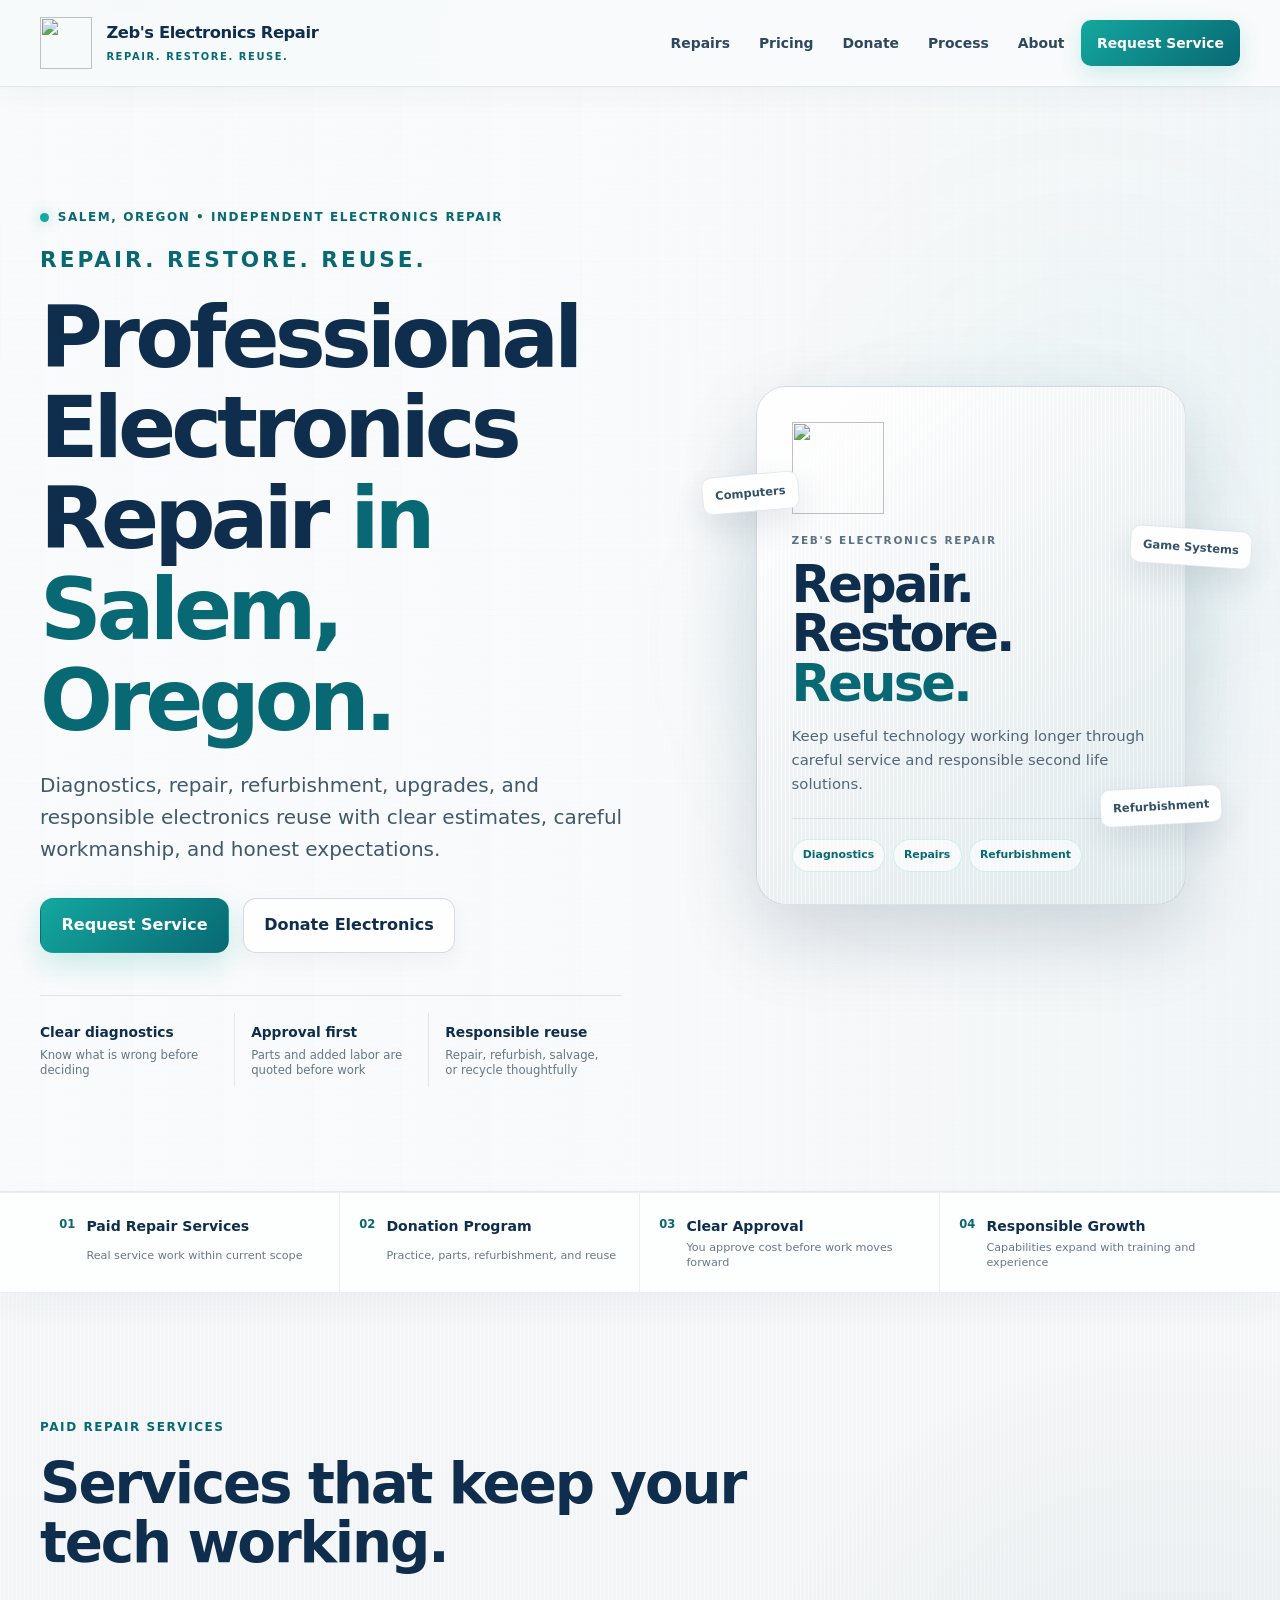
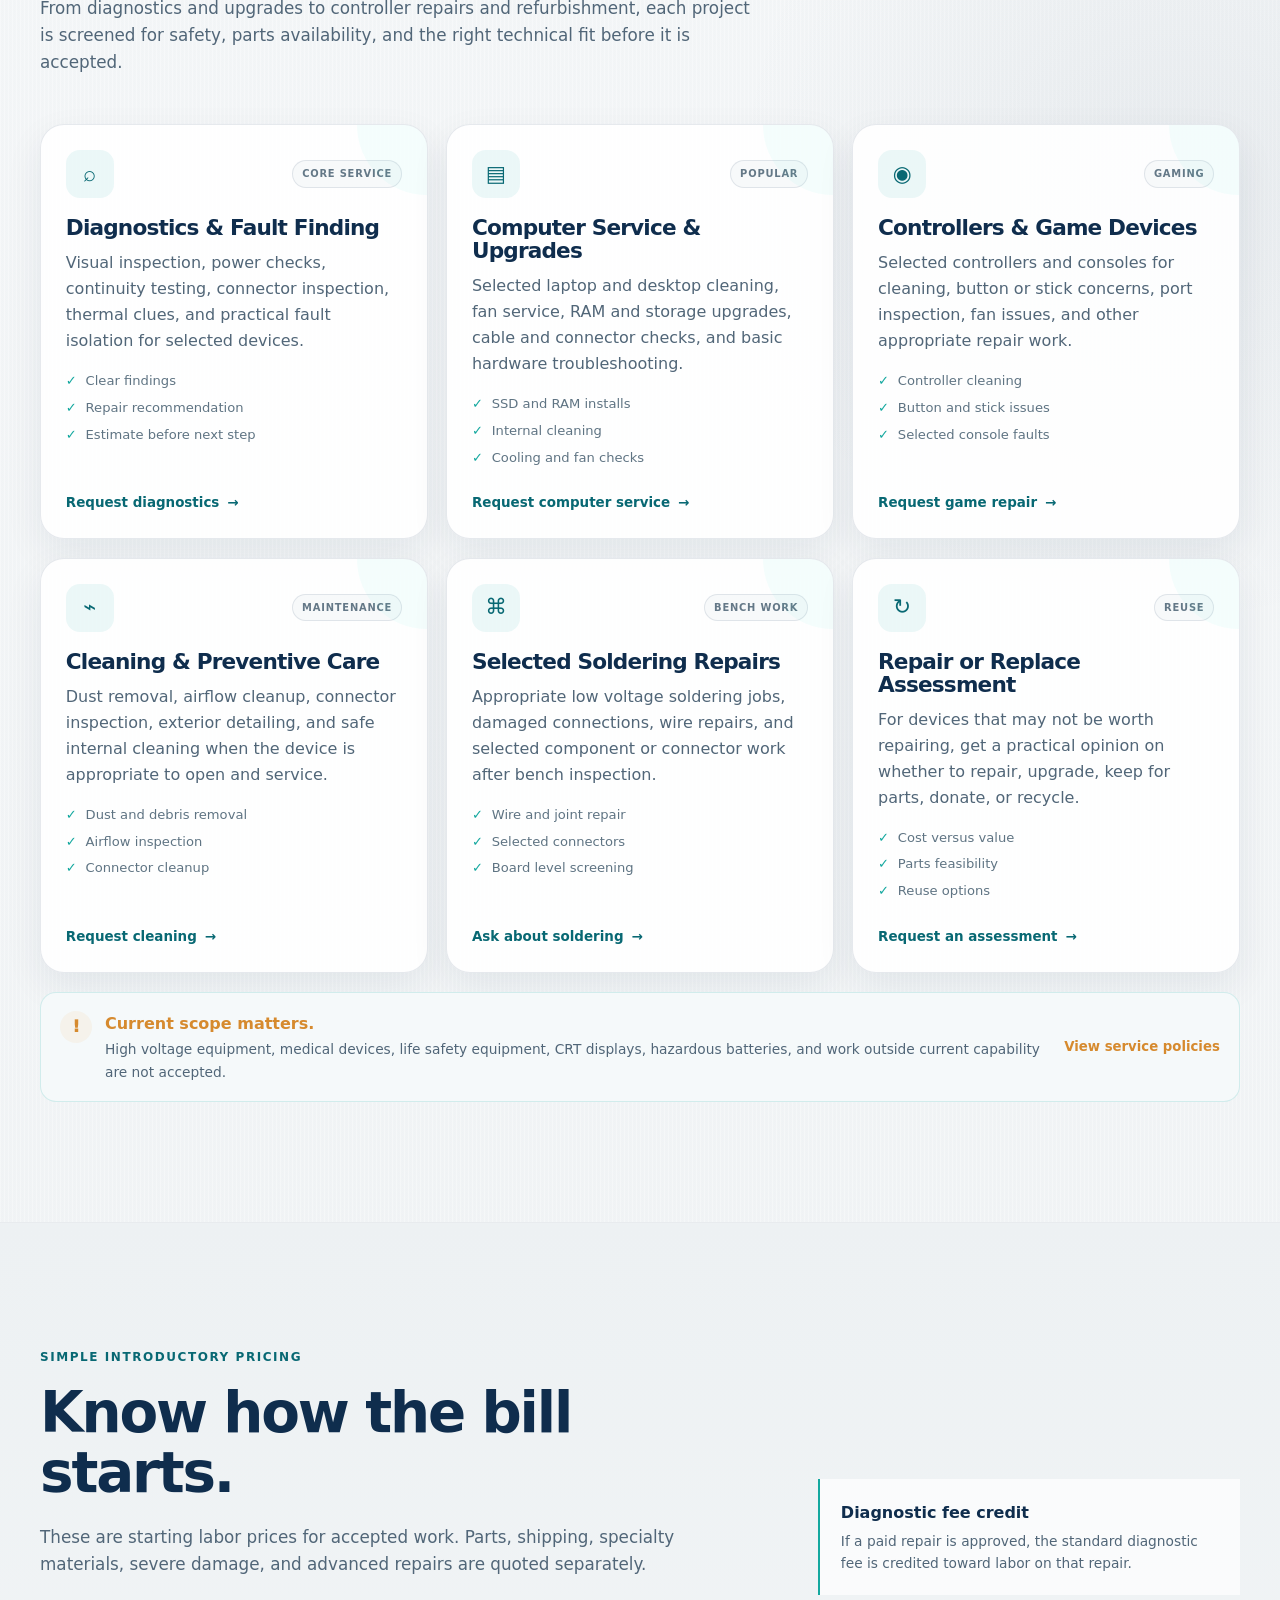
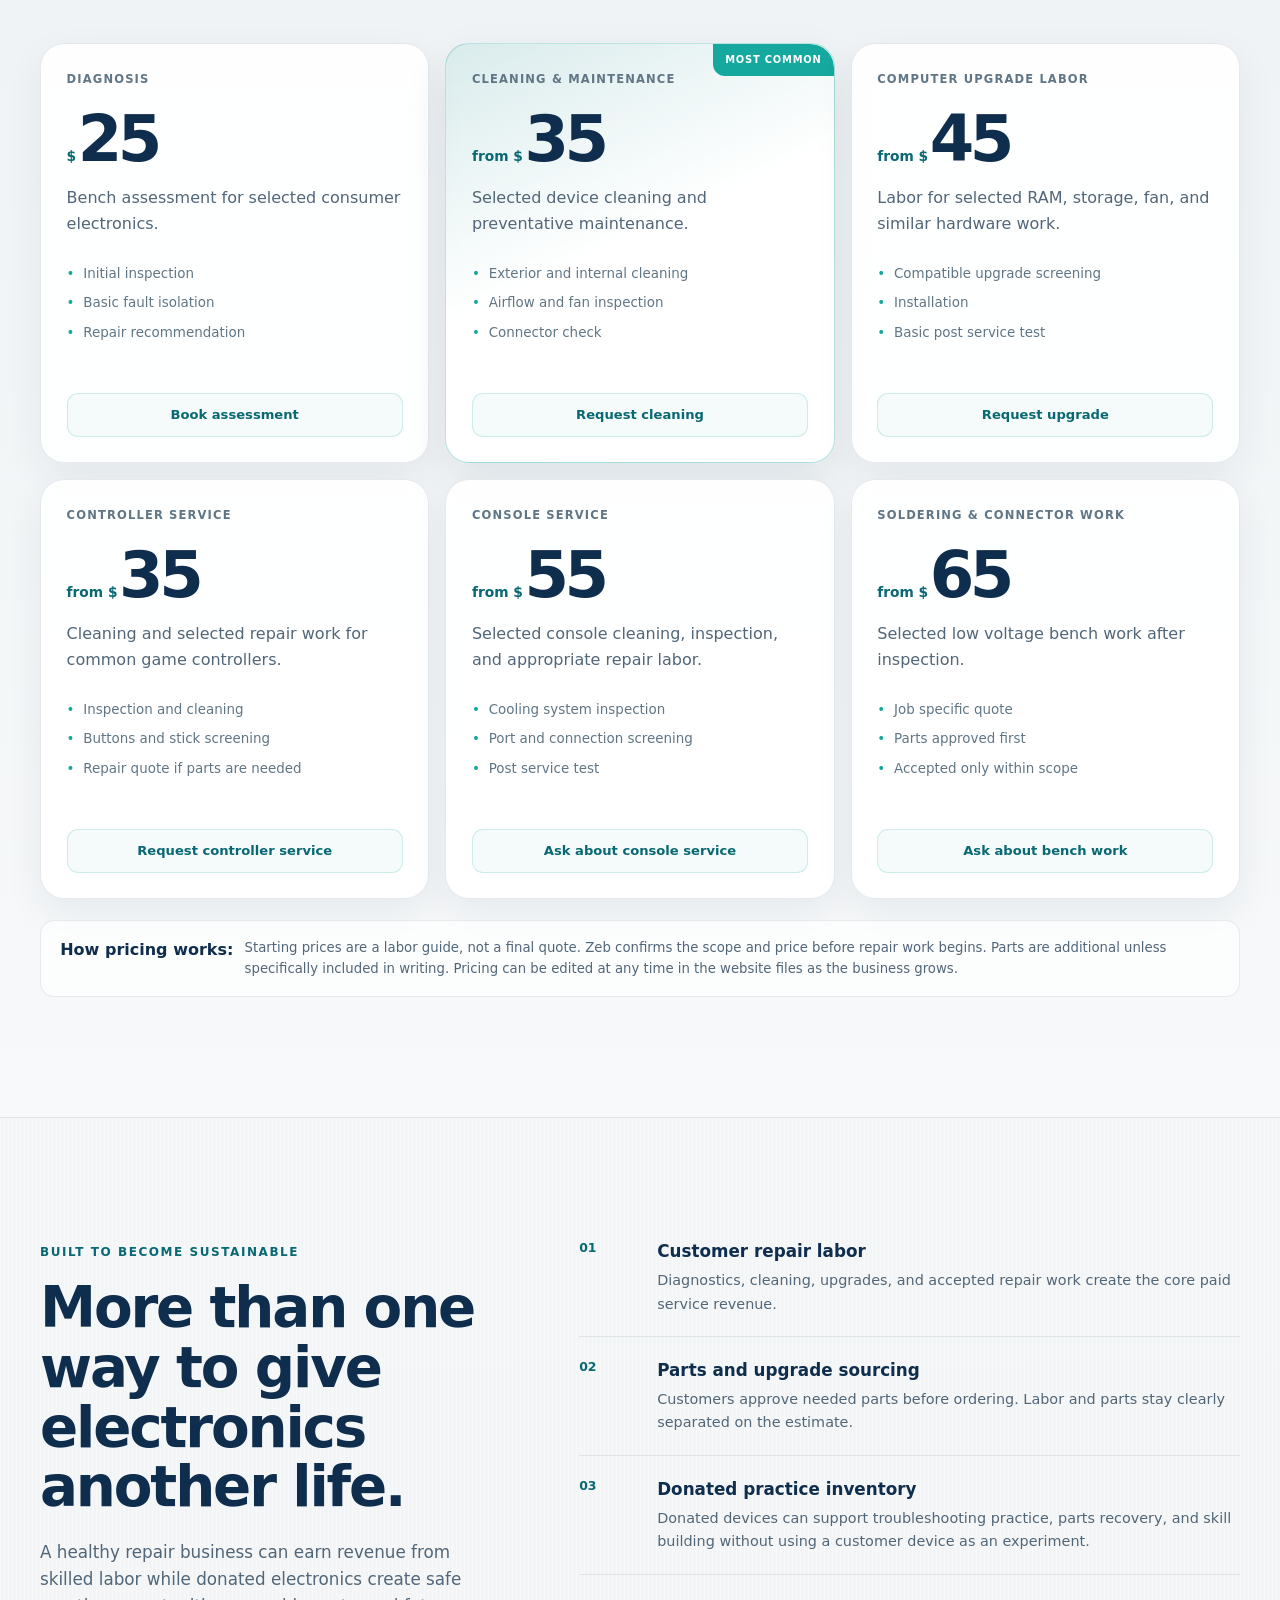
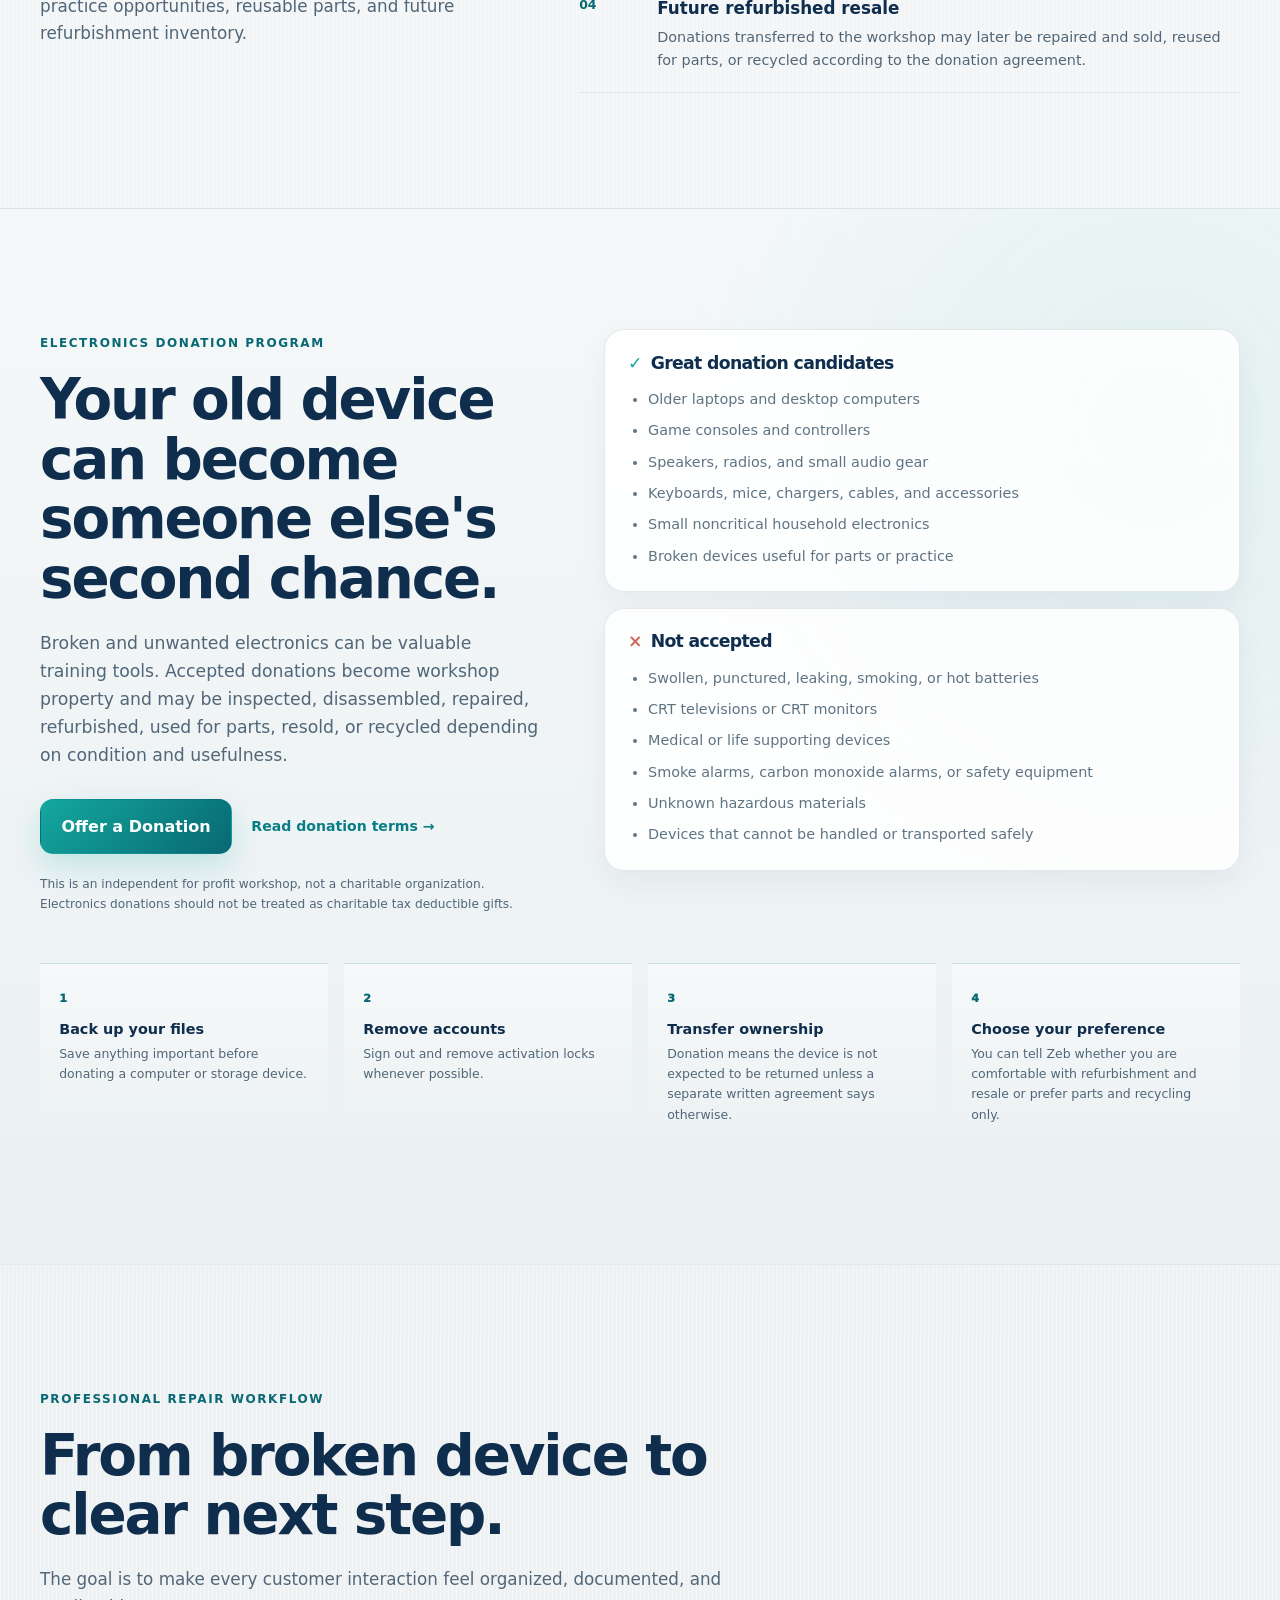
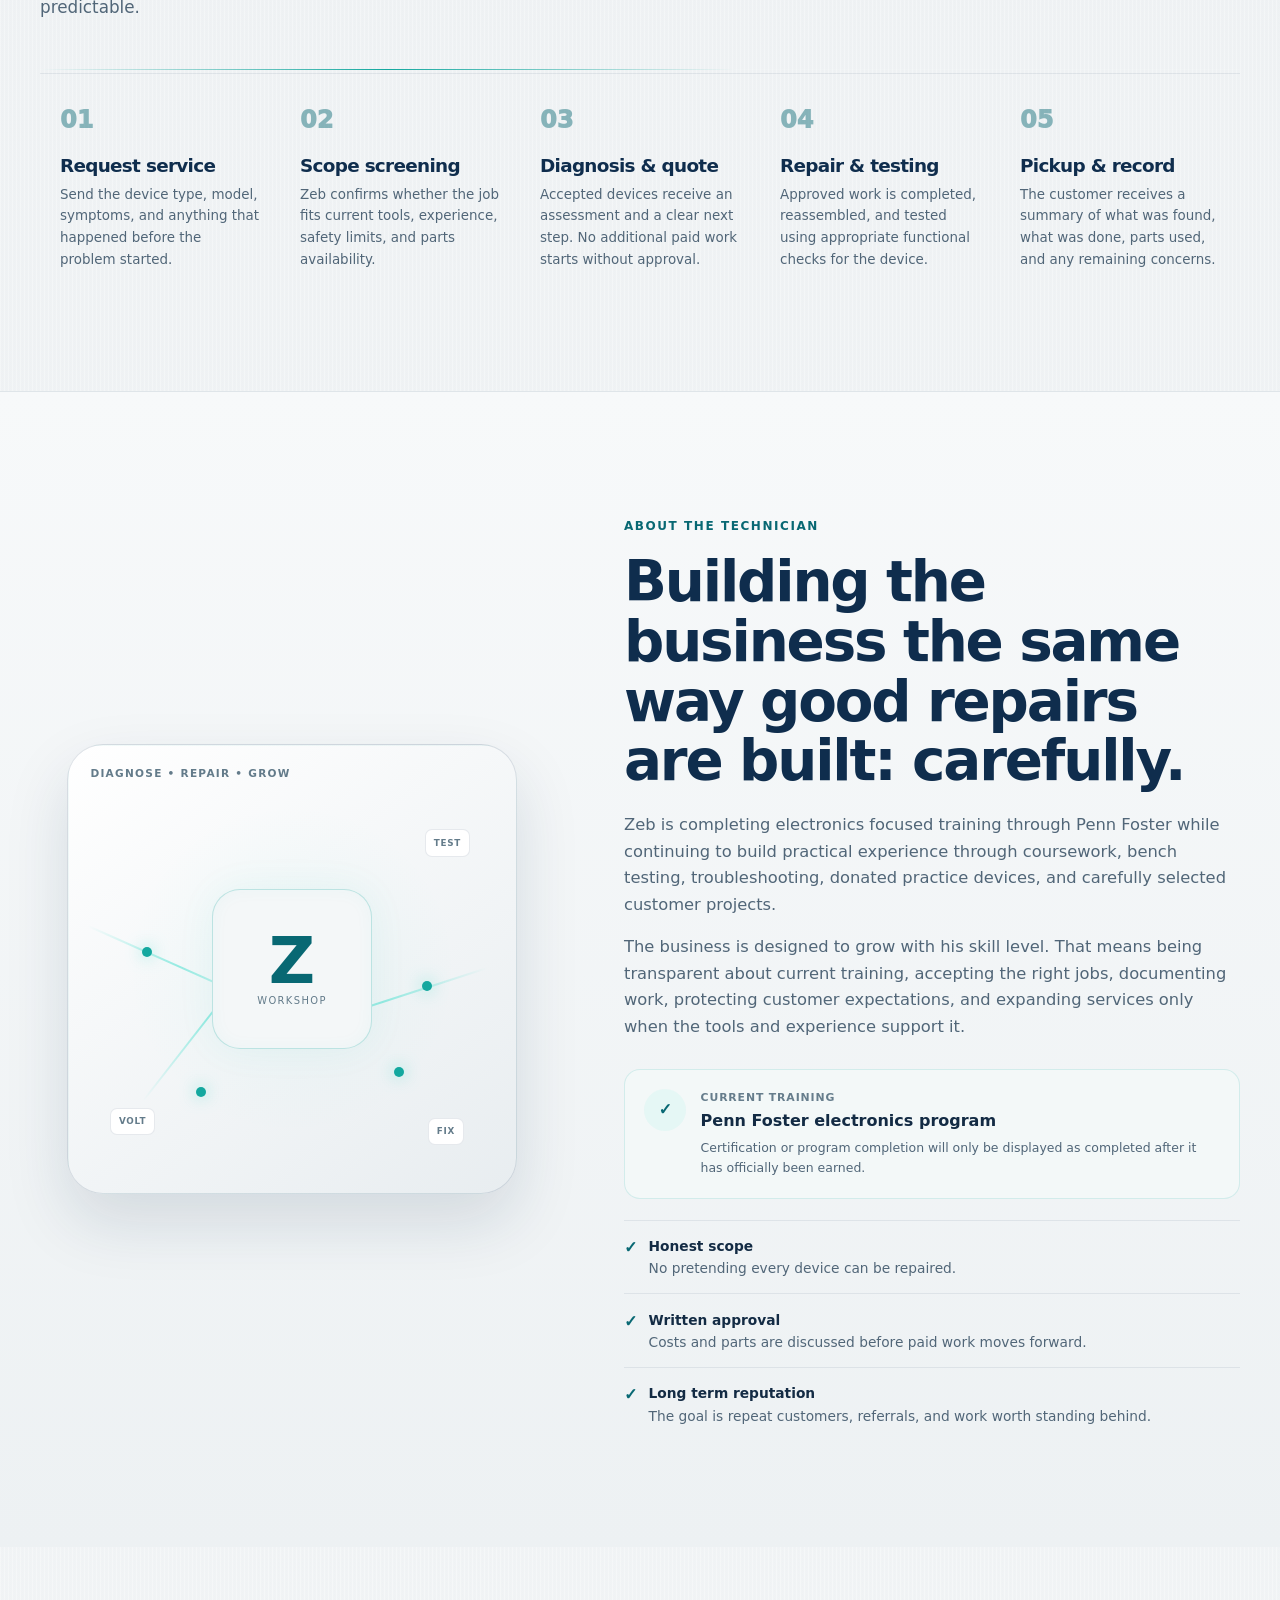
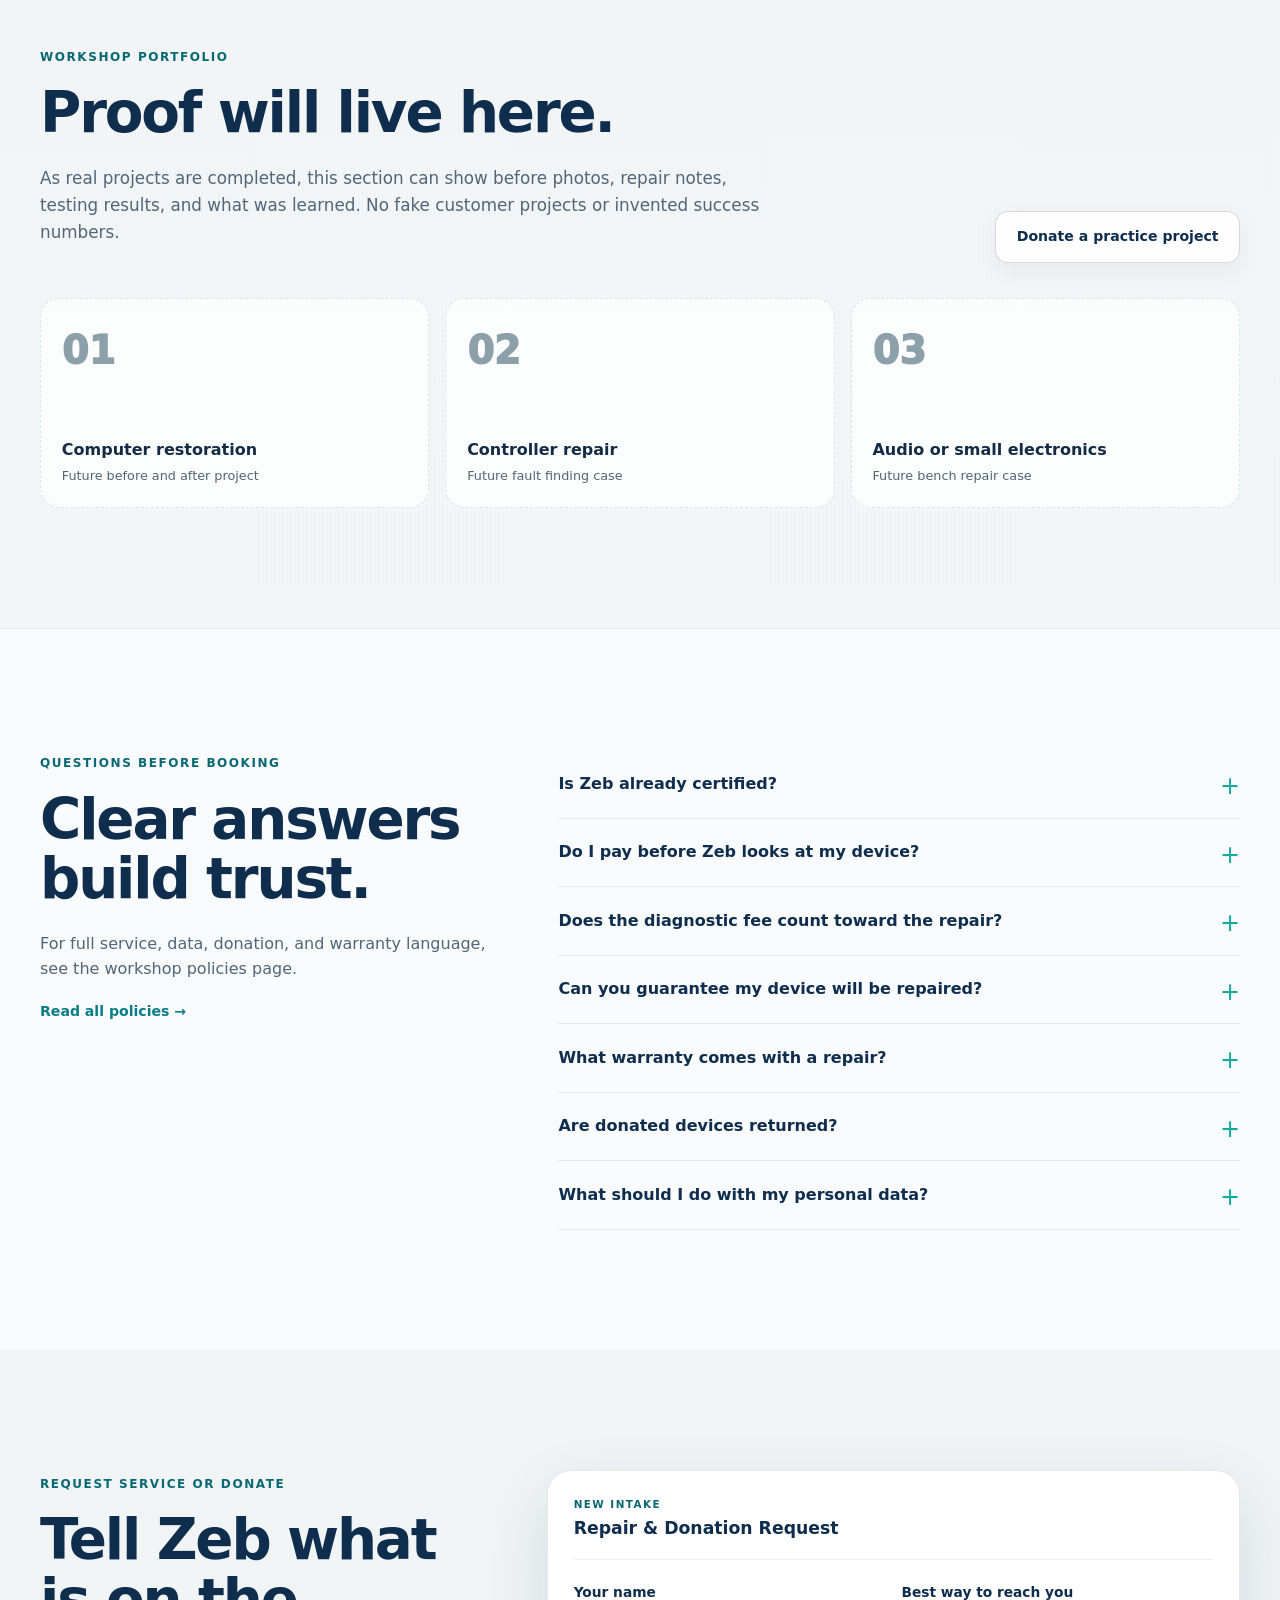
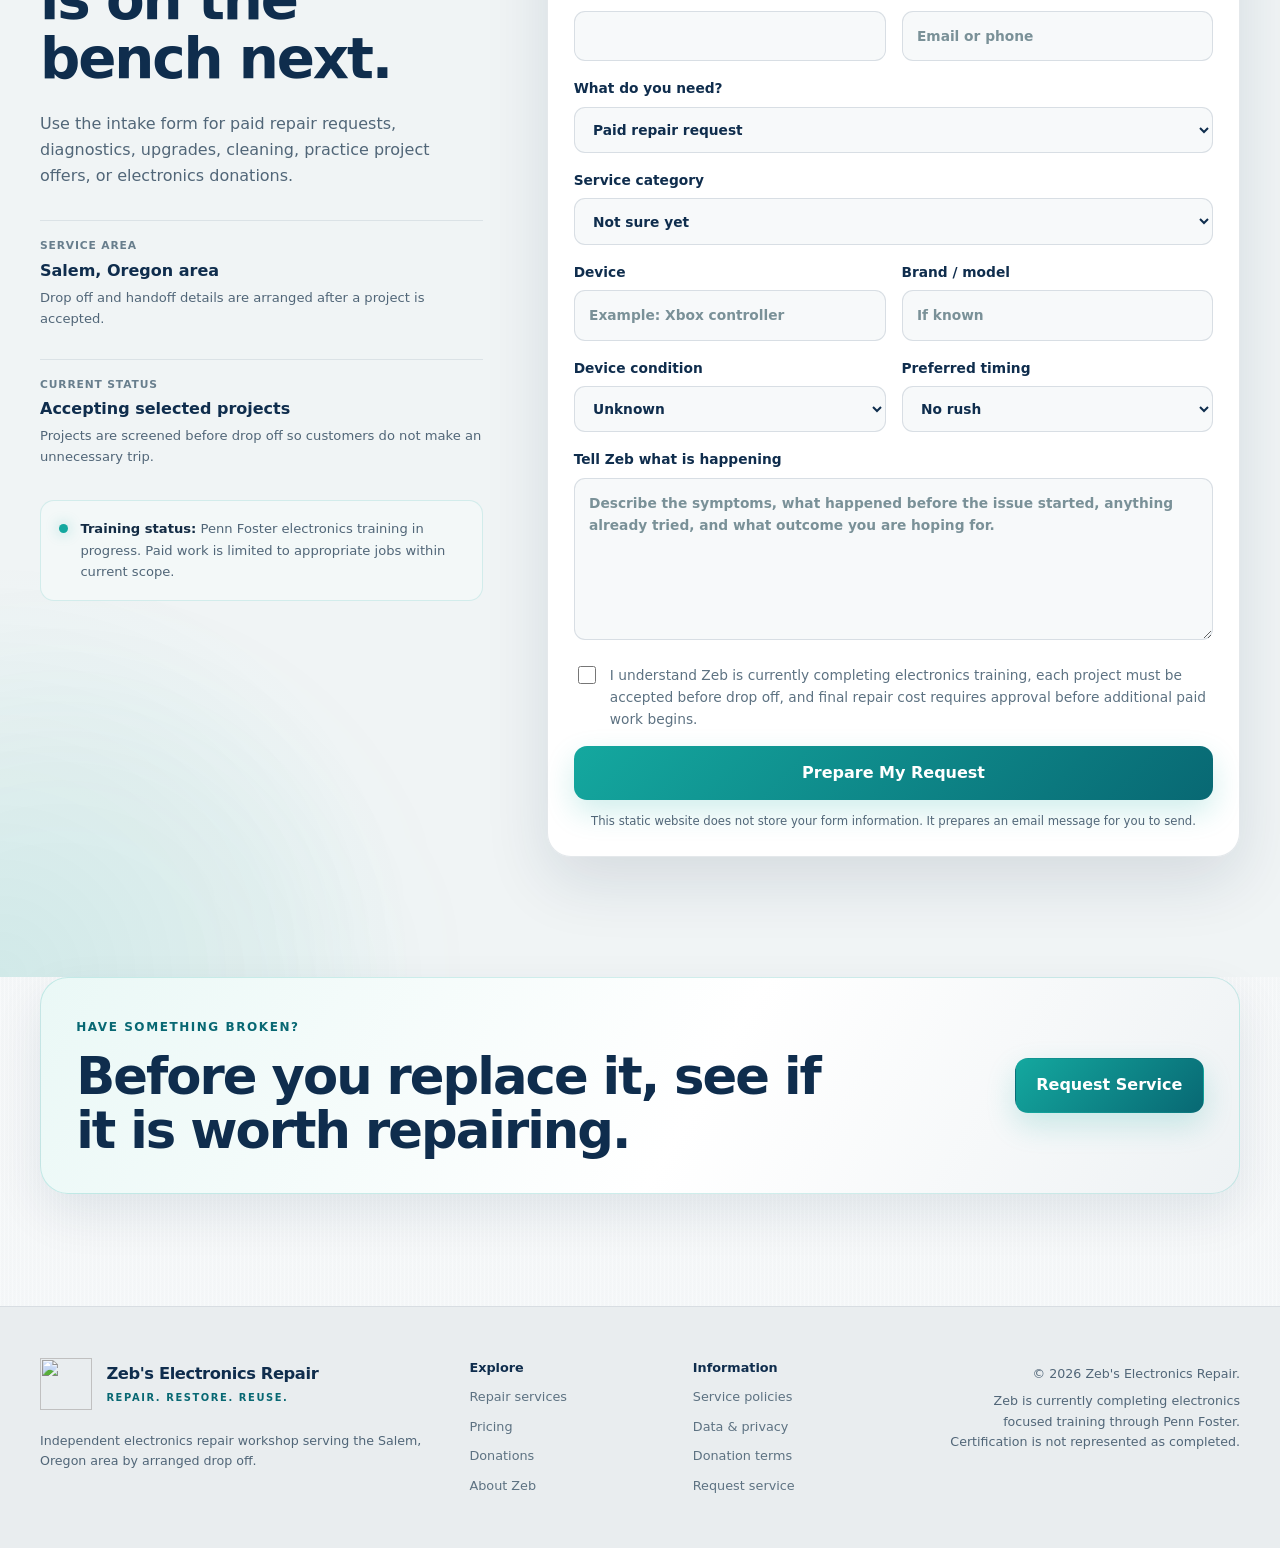
==== commit a75c878b: "Add files via upload" ====
--- a/index.html
+++ b/index.html
@@ -3,8 +3,8 @@
 <head>
   <meta charset="utf-8" />
   <meta name="viewport" content="width=device-width, initial-scale=1" />
-  <meta name="theme-color" content="#071018" />
-  <meta name="description" content="Zeb's Electronics Repair offers careful electronics diagnostics, repair, cleaning, upgrades, and a donation program for practice, refurbishment, parts recovery, and responsible reuse." />
+  <meta name="theme-color" content="#f4f7f8" />
+  <meta name="description" content="Professional electronics repair in Salem, Oregon. Diagnostics, repairs, upgrades, refurbishment, and responsible electronics reuse. Repair. Restore. Reuse." />
   <meta property="og:title" content="Zeb's Electronics Repair" />
   <meta property="og:description" content="Repair. Restore. Reuse. Paid electronics services plus a transparent electronics donation program." />
   <meta property="og:type" content="website" />
@@ -29,10 +29,10 @@
   <header class="site-header" id="top">
     <div class="container nav-wrap">
       <a class="brand" href="#top" aria-label="Zeb's Electronics Repair home">
-        <span class="brand-mark" aria-hidden="true"><span>Z</span></span>
+        <span class="brand-mark brand-mark-image" aria-hidden="true"><img src="assets/brand-mark.svg" alt="" /></span>
         <span class="brand-copy">
-          <strong>Zeb's Electronics</strong>
-          <small>Repair • Restore • Reuse</small>
+          <strong>Zeb's Electronics Repair</strong>
+          <small>Repair. Restore. Reuse.</small>
         </span>
       </a>
 
@@ -57,44 +57,38 @@
       <div class="circuit-grid" aria-hidden="true"></div>
       <div class="container hero-grid">
         <div class="hero-copy reveal">
-          <p class="eyebrow"><span class="status-dot"></span> Salem area electronics repair workshop</p>
-          <h1>Repair what matters. <span>Replace less.</span></h1>
+          <p class="eyebrow"><span class="status-dot"></span> Salem, Oregon • Independent electronics repair</p>
+          <p class="hero-tagline">Repair. Restore. Reuse.</p>
+          <h1>Professional Electronics Repair <span>in Salem, Oregon.</span></h1>
           <p class="hero-lead">
-            Careful diagnostics, practical repairs, cleaning, upgrades, and electronics reuse with clear pricing and honest expectations from the start.
+            Diagnostics, repair, refurbishment, upgrades, and responsible electronics reuse with clear estimates, careful workmanship, and honest expectations.
           </p>
           <div class="hero-actions">
-            <a class="button primary" href="#contact" data-intent="repair">Request a Repair</a>
+            <a class="button primary" href="#contact" data-intent="repair">Request Service</a>
             <a class="button secondary" href="#donate">Donate Electronics</a>
           </div>
 
           <div class="hero-proof" aria-label="Business promises">
-            <div><strong>Quote first</strong><span>Approval before paid work</span></div>
-            <div><strong>Parts explained</strong><span>No surprise parts orders</span></div>
-            <div><strong>Training disclosed</strong><span>Penn Foster program in progress</span></div>
-          </div>
-        </div>
-
-        <div class="hero-panel reveal delay-1" aria-label="Workshop service panel">
+            <div><strong>Clear diagnostics</strong><span>Know what is wrong before deciding</span></div>
+            <div><strong>Approval first</strong><span>Parts and added labor are quoted before work</span></div>
+            <div><strong>Responsible reuse</strong><span>Repair, refurbish, salvage, or recycle thoughtfully</span></div>
+          </div>
+        </div>
+
+        <div class="hero-panel reveal delay-1" aria-label="Repair Restore Reuse brand panel">
           <div class="panel-glow" aria-hidden="true"></div>
-          <div class="device-card device-card-main">
-            <div class="card-kicker"><span class="live-light"></span> SERVICE INTAKE</div>
-            <div class="repair-screen" aria-hidden="true">
-              <span class="screen-line w80"></span>
-              <span class="screen-line w58"></span>
-              <span class="screen-line w68"></span>
-              <span class="screen-pulse"></span>
+          <div class="brand-showcase">
+            <img class="showcase-mark" src="assets/brand-mark.svg" alt="" />
+            <span class="showcase-kicker">ZEB'S ELECTRONICS REPAIR</span>
+            <h2>Repair.<br>Restore.<br><span>Reuse.</span></h2>
+            <p>Keep useful technology working longer through careful service and responsible second life solutions.</p>
+            <div class="showcase-services" aria-label="Core services">
+              <span>Diagnostics</span><span>Repairs</span><span>Refurbishment</span>
             </div>
-            <h2>Diagnose. Quote. Repair.</h2>
-            <p>Selected projects are screened for safety, parts availability, and current technical scope before acceptance.</p>
-            <div class="device-stats">
-              <div><strong>01</strong><span>Inspect</span></div>
-              <div><strong>02</strong><span>Approve</span></div>
-              <div><strong>03</strong><span>Test</span></div>
-            </div>
           </div>
           <div class="floating-chip chip-one">Computers</div>
-          <div class="floating-chip chip-two">Controllers</div>
-          <div class="floating-chip chip-three">Audio</div>
+          <div class="floating-chip chip-two">Game Systems</div>
+          <div class="floating-chip chip-three">Refurbishment</div>
         </div>
       </div>
     </section>
@@ -112,8 +106,8 @@
       <div class="container">
         <div class="section-heading reveal">
           <p class="eyebrow">Paid repair services</p>
-          <h2>A repair business built around jobs that make sense.</h2>
-          <p>Every project starts with a scope check. Work is accepted only when the device, fault, tools, safety requirements, and current technical skill are a good fit.</p>
+          <h2>Services that keep your tech working.</h2>
+          <p>From diagnostics and upgrades to controller repairs and refurbishment, each project is screened for safety, parts availability, and the right technical fit before it is accepted.</p>
         </div>
 
         <div class="card-grid services-grid">
@@ -581,8 +575,8 @@
     <div class="container footer-grid">
       <div>
         <a class="brand footer-brand" href="#top">
-          <span class="brand-mark" aria-hidden="true"><span>Z</span></span>
-          <span class="brand-copy"><strong>Zeb's Electronics</strong><small>Repair • Restore • Reuse</small></span>
+          <span class="brand-mark brand-mark-image" aria-hidden="true"><img src="assets/brand-mark.svg" alt="" /></span>
+          <span class="brand-copy"><strong>Zeb's Electronics Repair</strong><small>Repair. Restore. Reuse.</small></span>
         </a>
         <p>Independent electronics repair workshop serving the Salem, Oregon area by arranged drop off.</p>
       </div>
--- a/styles.css
+++ b/styles.css
@@ -561,3 +561,458 @@
   .policy-number { left: -17px; width: 34px; height: 34px; }
   .policy-nav .nav-cta { padding: 0.7rem 0.85rem; }
 }
+
+/* ===== LIGHT THEME OVERRIDES ===== */
+:root {
+  --bg: #f6fbfd;
+  --bg-deep: #edf5f8;
+  --bg-soft: #ffffff;
+  --panel: #ffffff;
+  --panel-2: #f3fafc;
+  --line: rgba(18, 48, 58, 0.10);
+  --line-strong: rgba(18, 48, 58, 0.18);
+  --text: #12303a;
+  --muted: #4d6870;
+  --muted-2: #6b858d;
+  --accent: #17b3a6;
+  --accent-2: #0f8f86;
+  --accent-dark: #0c7f77;
+  --warm: #d68a2e;
+  --danger: #cf6a5a;
+  --success: #2faa79;
+  --shadow: 0 20px 60px rgba(16, 54, 66, 0.10);
+  --shadow-soft: 0 10px 28px rgba(16, 54, 66, 0.08);
+}
+body { background: var(--bg); color: var(--text); }
+p { color: var(--muted); }
+.site-header { background: rgba(255,255,255,.95); border-bottom-color: rgba(18,48,58,.08); }
+.brand-copy small { color: #5e7b84; }
+.site-nav a,.policy-nav a { color:#30515c; }
+.site-nav a:hover,.policy-nav a:hover { color:var(--text); background:rgba(18,48,58,.05); }
+.site-nav .nav-cta,.policy-nav .nav-cta,.button.primary,.popular-ribbon { color:#fff; }
+.button.secondary { border-color:rgba(18,48,58,.12); color:var(--text); background:#fff; }
+.hero { background: linear-gradient(180deg,#ffffff 0%,#f6fbfd 100%); }
+.circuit-grid { opacity:.18; }
+.circuit-grid::after { background:radial-gradient(circle,rgba(23,179,166,.12),rgba(23,179,166,.025) 44%,transparent 69%); }
+.hero-proof,.device-stats,.contact-cards>div,.about-points>div,.value-stack article,.process-step,.hero-proof>div+div { border-color:rgba(18,48,58,.09); }
+.hero-proof span,.device-stats span,.card-kicker,.contact-cards span,.trust-grid small,.value-stack p,.process-step p,.small-print,.form-note,.footer-grid p { color:var(--muted); }
+.device-card,.service-card,.price-card,.donation-card,.contact-form,.cta-card,.policy-sidebar,.project-placeholder { background:#fff; border-color:rgba(18,48,58,.10); box-shadow:var(--shadow); }
+.device-card { background:linear-gradient(145deg,#ffffff,#f3fafc); }
+.repair-screen { background:#eef8fa; border-color:rgba(23,179,166,.16); }
+.repair-screen::before { background-image:linear-gradient(rgba(23,179,166,.08) 1px,transparent 1px); }
+.floating-chip,.board-chip { background:#fff; color:#5c7b84; border-color:rgba(18,48,58,.11); }
+.trust-strip,.pricing-section,.donation-section,.about-section,.faq-section,.site-footer,.policy-page,.policy-hero { background:#f7fbfc; border-color:rgba(18,48,58,.08); }
+.service-card:hover { background:#fbfeff; border-color:rgba(23,179,166,.25); }
+.price-card.featured { border-color:rgba(23,179,166,.25); background:linear-gradient(150deg,rgba(23,179,166,.08),#fff); }
+.scope-banner,.pricing-note,.pricing-disclaimer,.contact-status,.donation-options,.credential-card,.policy-callout { background:#f3fbfa; border-color:rgba(23,179,166,.16); }
+.policy-footer-note { background:#fff8ef; border-color:rgba(214,138,46,.22); }
+.price-link { background:#f2fbfa; border-color:rgba(23,179,166,.18); color:var(--accent-2); }
+.donation-rules>div { background:linear-gradient(180deg,rgba(23,179,166,.04),transparent); }
+.board { border-color:rgba(23,179,166,.18); background:linear-gradient(rgba(23,179,166,.05) 1px,transparent 1px),linear-gradient(90deg,rgba(23,179,166,.05) 1px,transparent 1px),linear-gradient(145deg,#fff,#f3fafc); box-shadow:var(--shadow); }
+.chip-core { background:#f7fcfd; border-color:rgba(23,179,166,.22); box-shadow:0 0 40px rgba(23,179,166,.06),inset 0 0 18px rgba(23,179,166,.04); }
+.board-title,.policy-sidebar a,.project-placeholder>span { color:#6f8b93; }
+.contact-form label,.footer-links strong,.policy-block strong,.trust-grid strong { color:var(--text); }
+input,textarea,select { background:#f8fcfd; color:var(--text); border-color:rgba(18,48,58,.12); }
+input::placeholder,textarea::placeholder { color:#7a9198; }
+.site-footer { border-top-color:rgba(18,48,58,.08); }
+.policy-block { border-left-color:rgba(23,179,166,.16); }
+.policy-number { background:#fff; border-color:rgba(23,179,166,.22); }
+.policy-jump a { background:#fff; border-color:rgba(18,48,58,.10); color:#54717a; }
+summary { color:var(--text); }
+@media (max-width:980px) { .site-nav { background:#fff; border-color:rgba(18,48,58,.10); } }
+
+/* ======================================================================
+   ZER BRAND REFRESH — SILVER / NAVY / TEAL
+   Repair. Restore. Reuse.
+   ====================================================================== */
+:root {
+  --bg: #f2f4f5;
+  --bg-deep: #e8ecef;
+  --bg-soft: #fafbfc;
+  --panel: #ffffff;
+  --panel-2: #f4f8f9;
+  --text: #132b44;
+  --muted: #516678;
+  --muted-2: #708493;
+  --accent: #14a89f;
+  --accent-2: #087d86;
+  --accent-dark: #086873;
+  --navy: #0f2d4d;
+  --navy-2: #173e63;
+  --silver: #c9d0d4;
+  --silver-dark: #7c8a95;
+  --line: rgba(15,45,77,.11);
+  --line-strong: rgba(15,45,77,.19);
+  --shadow: 0 24px 70px rgba(15,45,77,.11);
+  --shadow-soft: 0 12px 34px rgba(15,45,77,.09);
+}
+
+html { background: #eef1f3; }
+body {
+  color: var(--text);
+  background:
+    radial-gradient(circle at 10% 0%, rgba(20,168,159,.07), transparent 24rem),
+    radial-gradient(circle at 92% 16%, rgba(15,45,77,.055), transparent 28rem),
+    repeating-linear-gradient(90deg, rgba(255,255,255,.18) 0, rgba(255,255,255,.18) 1px, rgba(113,127,136,.018) 1px, rgba(113,127,136,.018) 4px),
+    linear-gradient(180deg, #f8fafb 0%, #eff2f4 44%, #f7f9fa 100%);
+  font-family: Inter, "Segoe UI Variable", "Segoe UI", ui-sans-serif, system-ui, -apple-system, BlinkMacSystemFont, sans-serif;
+}
+
+h1,h2,h3,.brand-copy strong { color: var(--navy); }
+p { color: var(--muted); }
+.eyebrow { color: var(--accent-dark); letter-spacing: .13em; }
+
+.site-header {
+  background: rgba(248,250,251,.92);
+  border-bottom: 1px solid rgba(15,45,77,.09);
+  box-shadow: 0 8px 30px rgba(15,45,77,.035);
+}
+.nav-wrap { min-height: 86px; }
+.brand { gap: .9rem; }
+.brand-mark-image {
+  width: 52px;
+  height: 52px;
+  padding: 0;
+  border: 0;
+  border-radius: 0;
+  background: transparent;
+  box-shadow: none;
+}
+.brand-mark-image::before,.brand-mark-image::after { display:none; }
+.brand-mark-image img { width:100%; height:100%; object-fit:contain; }
+.brand-copy strong {
+  font-size: 1.02rem;
+  font-weight: 900;
+  letter-spacing: -.025em;
+}
+.brand-copy small {
+  margin-top: .16rem;
+  color: var(--accent-dark);
+  font-size: .62rem;
+  font-weight: 850;
+  letter-spacing: .16em;
+}
+.site-nav a,.policy-nav a { color: #2f475e; font-weight: 700; }
+.site-nav a:hover,.policy-nav a:hover { color: var(--navy); background: rgba(15,45,77,.055); }
+.site-nav .nav-cta,.policy-nav .nav-cta {
+  color: #fff;
+  background: linear-gradient(135deg,var(--accent),var(--accent-dark));
+  box-shadow: 0 8px 22px rgba(20,168,159,.18);
+}
+
+.hero {
+  position: relative;
+  min-height: 760px;
+  padding: 7.3rem 0 6.5rem;
+  background:
+    linear-gradient(90deg, rgba(249,250,251,.97) 0%, rgba(249,250,251,.94) 49%, rgba(240,245,247,.82) 100%);
+  border-bottom: 1px solid rgba(15,45,77,.07);
+}
+.hero::before {
+  content:"";
+  position:absolute;
+  inset:0;
+  pointer-events:none;
+  opacity:.5;
+  background: repeating-linear-gradient(0deg, transparent 0, transparent 5px, rgba(106,119,128,.025) 6px);
+}
+.circuit-grid { opacity:.3; }
+.circuit-grid::after {
+  width: 780px;
+  height: 780px;
+  right: -200px;
+  top: -20px;
+  background: radial-gradient(circle, rgba(20,168,159,.16), rgba(20,168,159,.035) 44%, transparent 70%);
+}
+.hero-grid { grid-template-columns: 1.04fr .96fr; gap: 5rem; }
+.hero-copy { position:relative; z-index:2; }
+.hero-tagline {
+  margin: 0 0 .85rem;
+  color: var(--accent-dark);
+  font-size: clamp(1.05rem,1.8vw,1.35rem);
+  font-weight: 900;
+  letter-spacing: .14em;
+  text-transform: uppercase;
+}
+.hero h1 {
+  max-width: 820px;
+  margin-bottom: 1.4rem;
+  color: var(--navy);
+  font-size: clamp(3.25rem,6.7vw,6.4rem);
+  letter-spacing: -.058em;
+}
+.hero h1 span { color: var(--accent-dark); }
+.hero-lead { max-width: 720px; color: #40596b; font-size: clamp(1.08rem,1.8vw,1.25rem); }
+.button.primary {
+  color:#fff;
+  background: linear-gradient(135deg,var(--accent),var(--accent-dark));
+  box-shadow: 0 12px 30px rgba(20,168,159,.20);
+}
+.button.primary:hover { box-shadow: 0 18px 40px rgba(20,168,159,.26); }
+.button.secondary {
+  color:var(--navy);
+  background:rgba(255,255,255,.82);
+  border-color:rgba(15,45,77,.17);
+  box-shadow: 0 8px 22px rgba(15,45,77,.05);
+}
+.button.secondary:hover { background:#fff; border-color:rgba(20,168,159,.35); }
+.hero-proof {
+  max-width: 760px;
+  border-top-color: rgba(15,45,77,.10);
+}
+.hero-proof > div + div { border-left-color: rgba(15,45,77,.09); }
+.hero-proof strong { color:var(--navy); }
+.hero-proof span { color:#637887; }
+.status-dot,.live-light { background:var(--accent); box-shadow: 0 0 14px rgba(20,168,159,.42); }
+
+.hero-panel { min-height: 535px; }
+.panel-glow { background: rgba(20,168,159,.13); filter: blur(75px); }
+.brand-showcase {
+  position:relative;
+  width:min(100%,430px);
+  padding: 2.15rem 2.15rem 2rem;
+  border:1px solid rgba(15,45,77,.13);
+  border-radius:30px;
+  background:
+    repeating-linear-gradient(90deg, rgba(255,255,255,.38) 0, rgba(255,255,255,.38) 1px, rgba(114,126,135,.025) 1px, rgba(114,126,135,.025) 4px),
+    linear-gradient(145deg,#ffffff,#e9eef1);
+  box-shadow: 0 32px 80px rgba(15,45,77,.16), inset 0 1px 0 rgba(255,255,255,.95);
+  overflow:hidden;
+}
+.brand-showcase::before {
+  content:"";
+  position:absolute;
+  inset:0;
+  pointer-events:none;
+  border-radius:inherit;
+  background: linear-gradient(135deg, rgba(255,255,255,.9), transparent 32%, rgba(20,168,159,.035));
+}
+.showcase-mark { position:relative; width:92px; height:92px; margin-bottom:1.15rem; }
+.showcase-kicker {
+  position:relative;
+  display:block;
+  color:#5c7283;
+  font-size:.66rem;
+  font-weight:900;
+  letter-spacing:.16em;
+}
+.brand-showcase h2 {
+  position:relative;
+  margin:.7rem 0 1rem;
+  color:var(--navy);
+  font-size:clamp(2.45rem,4vw,3.7rem);
+  line-height:.96;
+  letter-spacing:-.055em;
+}
+.brand-showcase h2 span { color:var(--accent-dark); }
+.brand-showcase p { position:relative; margin:0; font-size:.93rem; }
+.showcase-services {
+  position:relative;
+  display:flex;
+  gap:.45rem;
+  flex-wrap:wrap;
+  margin-top:1.4rem;
+  padding-top:1.2rem;
+  border-top:1px solid rgba(15,45,77,.09);
+}
+.showcase-services span {
+  padding:.42rem .64rem;
+  border:1px solid rgba(20,168,159,.16);
+  border-radius:99px;
+  color:var(--accent-dark);
+  background:rgba(255,255,255,.62);
+  font-size:.68rem;
+  font-weight:850;
+}
+.floating-chip {
+  color:#345267;
+  background:rgba(255,255,255,.93);
+  border-color:rgba(15,45,77,.11);
+  box-shadow:0 14px 32px rgba(15,45,77,.10);
+}
+
+.trust-strip {
+  position:relative;
+  z-index:3;
+  background:rgba(255,255,255,.87);
+  border-color:rgba(15,45,77,.07);
+  box-shadow:0 10px 32px rgba(15,45,77,.035);
+}
+.trust-grid > div { border-right-color:rgba(15,45,77,.075); }
+.trust-grid span { color:var(--accent-dark); }
+.trust-grid strong { color:var(--navy); }
+.trust-grid small { color:#647a89; }
+
+.section { position:relative; }
+.section-heading h2 { color:var(--navy); }
+.services-grid { gap:1.15rem; }
+.service-card {
+  min-height:380px;
+  border-color:rgba(15,45,77,.10);
+  background:rgba(255,255,255,.90);
+  box-shadow:0 14px 38px rgba(15,45,77,.07);
+}
+.service-card:hover {
+  border-color:rgba(20,168,159,.28);
+  background:#fff;
+  box-shadow:0 20px 46px rgba(15,45,77,.10);
+}
+.service-symbol { color:var(--accent-dark); background:rgba(20,168,159,.08); }
+.service-tag { color:#647887; border-color:rgba(15,45,77,.10); background:#f7f9fa; }
+.mini-list { color:#5f7483; }
+.service-card > a { color:var(--accent-dark); }
+.scope-banner { background:#f5f9fa; border-color:rgba(20,168,159,.16); }
+
+.pricing-section {
+  background:linear-gradient(180deg,#edf1f3,#f7f9fa);
+  border-color:rgba(15,45,77,.065);
+}
+.pricing-note { background:rgba(255,255,255,.72); border-left-color:var(--accent); }
+.pricing-note strong { color:var(--navy); }
+.price-card {
+  background:rgba(255,255,255,.92);
+  border-color:rgba(15,45,77,.10);
+  box-shadow:0 14px 38px rgba(15,45,77,.065);
+}
+.price-card.featured {
+  background:linear-gradient(155deg,rgba(20,168,159,.10),#fff 48%);
+  border-color:rgba(20,168,159,.30);
+  box-shadow:0 18px 46px rgba(15,45,77,.09);
+}
+.price-label { color:#607685; }
+.price strong { color:var(--navy); }
+.price small { color:var(--accent-dark); }
+.price-card ul { color:#607685; }
+.price-link { background:#f5fbfa; border-color:rgba(20,168,159,.18); color:var(--accent-dark); }
+.pricing-disclaimer { background:rgba(255,255,255,.68); border-color:rgba(15,45,77,.09); }
+.pricing-disclaimer strong { color:var(--navy); }
+
+.value-section { background:rgba(255,255,255,.30); }
+.value-stack article { border-bottom-color:rgba(15,45,77,.09); }
+.value-stack article > span { color:var(--accent-dark); }
+.value-stack strong { color:var(--navy); }
+
+.donation-section {
+  background:
+    radial-gradient(circle at 90% 20%,rgba(20,168,159,.08),transparent 30rem),
+    linear-gradient(180deg,#f5f8f9,#eaf0f2);
+  border-color:rgba(15,45,77,.07);
+}
+.donation-card { background:rgba(255,255,255,.86); border-color:rgba(15,45,77,.10); box-shadow:0 12px 30px rgba(15,45,77,.05); }
+.donation-card ul { color:#5f7483; }
+.donation-rules > div { border-top-color:rgba(20,168,159,.18); background:linear-gradient(180deg,rgba(255,255,255,.50),transparent); }
+.donation-rules span { color:var(--accent-dark); }
+.donation-rules strong { color:var(--navy); }
+
+.process-line,.process-step { border-color:rgba(15,45,77,.08); }
+.process-step > span { color:var(--accent-dark); }
+.process-step h3 { color:var(--navy); }
+
+.about-section {
+  background:linear-gradient(180deg,#f7f9fa,#edf1f3);
+  border-top:1px solid rgba(15,45,77,.06);
+}
+.board {
+  border-color:rgba(15,45,77,.13);
+  background:
+    linear-gradient(rgba(20,168,159,.055) 1px,transparent 1px),
+    linear-gradient(90deg,rgba(20,168,159,.055) 1px,transparent 1px),
+    linear-gradient(145deg,#ffffff,#e8edf0);
+  box-shadow:0 28px 64px rgba(15,45,77,.13);
+}
+.chip-core { background:#f4f7f8; border-color:rgba(20,168,159,.25); }
+.chip-core strong { color:var(--accent-dark); }
+.board-title,.board-chip,.chip-core small { color:#637b8a; }
+.board-chip { background:#fff; border-color:rgba(15,45,77,.10); }
+.credential-card,.contact-status,.donation-options,.policy-callout { background:#f3f8f8; border-color:rgba(20,168,159,.15); }
+.credential-icon,.about-points span { color:var(--accent-dark); }
+.credential-card span { color:#667d8c; }
+.about-points > div { border-top-color:rgba(15,45,77,.08); }
+
+.project-placeholder { background:rgba(255,255,255,.70); border-color:rgba(20,168,159,.20); box-shadow:none; }
+.project-placeholder > span { color:#8ca0aa; }
+
+.faq-section { background:#f8fafb; }
+details { border-color:rgba(15,45,77,.09); }
+summary { color:var(--navy); }
+details p { color:var(--muted); }
+
+.contact-section {
+  background:
+    radial-gradient(circle at 0% 100%,rgba(20,168,159,.09),transparent 26rem),
+    #f0f4f5;
+}
+.contact-section::before { background:rgba(20,168,159,.05); }
+.contact-cards > div { border-top-color:rgba(15,45,77,.09); }
+.contact-cards span { color:#687e8d; }
+.contact-cards strong { color:var(--navy); }
+.contact-form {
+  background:rgba(255,255,255,.96);
+  border-color:rgba(15,45,77,.11);
+  box-shadow:0 24px 64px rgba(15,45,77,.12);
+}
+.form-head { border-bottom-color:rgba(15,45,77,.08); }
+.form-head span { color:var(--accent-dark); }
+.form-head strong,.contact-form label { color:var(--navy); }
+input,textarea,select {
+  color:var(--navy);
+  background:#f7f9fa;
+  border-color:rgba(15,45,77,.13);
+}
+input:focus,textarea:focus,select:focus { border-color:rgba(20,168,159,.58); box-shadow:0 0 0 4px rgba(20,168,159,.09); }
+.check-row { color:#5d7282 !important; }
+.option-title { color:var(--accent-dark); }
+.form-result { background:#f2f9f8; border-color:rgba(20,168,159,.18); }
+.form-result > strong { color:var(--navy); }
+.text-button { color:var(--accent-dark); }
+
+.cta-card {
+  border-color:rgba(20,168,159,.20);
+  background:linear-gradient(120deg,#eaf8f6,#ffffff 55%,#eef2f4);
+  box-shadow:0 20px 50px rgba(15,45,77,.09);
+}
+.cta-card h2 { color:var(--navy); }
+
+.site-footer {
+  color:var(--text);
+  background:#e9edef;
+  border-top-color:rgba(15,45,77,.08);
+}
+.footer-links strong { color:var(--navy); }
+.footer-links a { color:#5d7282; }
+.footer-links a:hover { color:var(--accent-dark); }
+
+/* Policies page alignment with new brand */
+.policy-page { background:#f3f6f7; }
+.policy-hero {
+  background:linear-gradient(180deg,#f7f9fa,#e9eef1);
+  border-bottom-color:rgba(15,45,77,.07);
+}
+.policy-hero::after { background:rgba(20,168,159,.08); }
+.policy-jump a,.policy-sidebar { background:rgba(255,255,255,.78); border-color:rgba(15,45,77,.10); }
+.policy-jump a,.policy-sidebar a { color:#5a7181; }
+.policy-jump a:hover,.policy-sidebar a:hover { color:var(--accent-dark); border-color:rgba(20,168,159,.25); }
+.policy-sidebar > span { color:var(--accent-dark); }
+.policy-block { border-left-color:rgba(20,168,159,.17); }
+.policy-number { background:#f7f9fa; border-color:rgba(20,168,159,.25); color:var(--accent-dark); }
+.policy-block h2 { color:var(--navy); }
+.policy-footer-note { background:#fff8ef; border-color:rgba(214,138,46,.2); }
+
+@media (max-width:980px) {
+  .site-nav { background:#f9fbfb; border-color:rgba(15,45,77,.10); }
+  .hero-grid { gap:3rem; }
+  .brand-showcase { margin-inline:auto; }
+}
+@media (max-width:640px) {
+  .nav-wrap { min-height:76px; }
+  .brand-mark-image { width:44px; height:44px; }
+  .brand-copy strong { font-size:.88rem; }
+  .brand-copy small { font-size:.53rem; letter-spacing:.12em; }
+  .hero { padding-top:4.6rem; }
+  .hero-tagline { font-size:.92rem; letter-spacing:.11em; }
+  .hero h1 { font-size:clamp(2.9rem,13vw,4.5rem); }
+  .brand-showcase { padding:1.5rem; }
+  .showcase-mark { width:74px; height:74px; }
+  .hero-proof > div + div { border-top-color:rgba(15,45,77,.08); }
+  .trust-grid > div { border-bottom-color:rgba(15,45,77,.07); }
+}
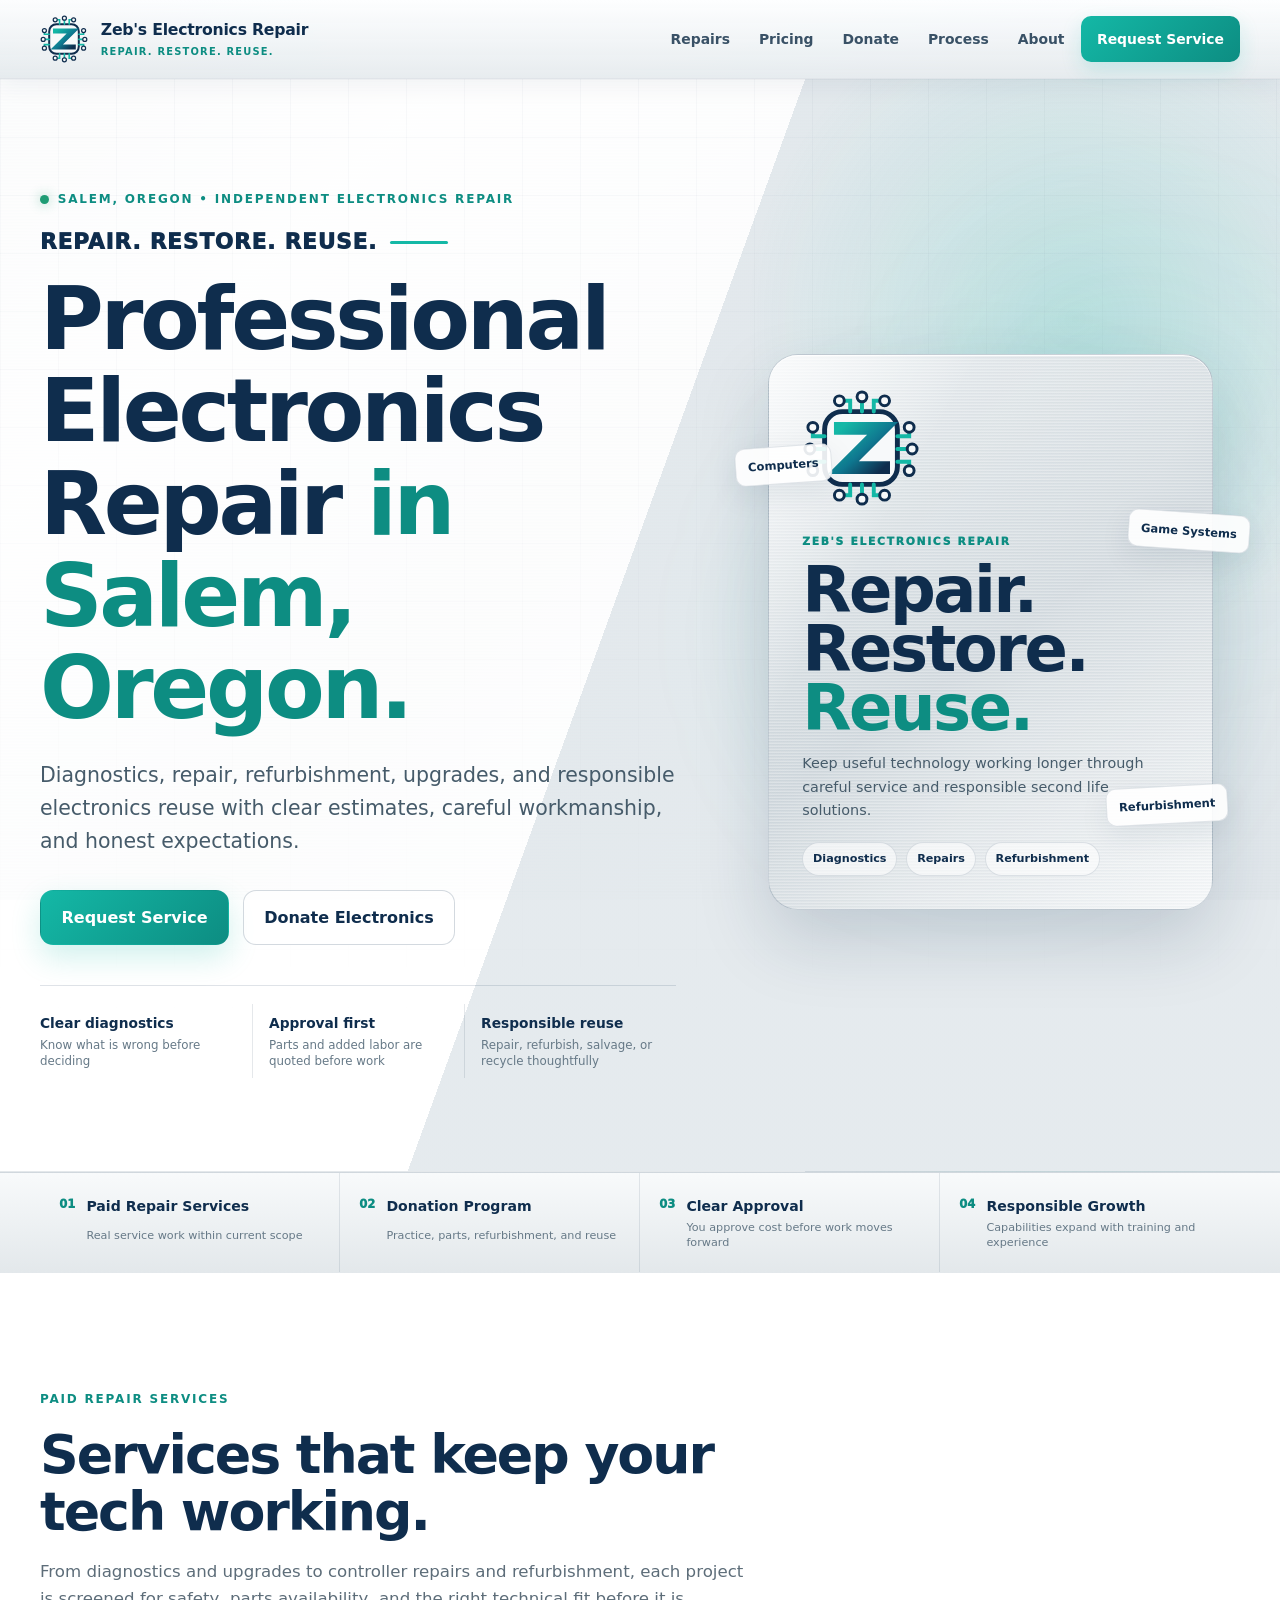
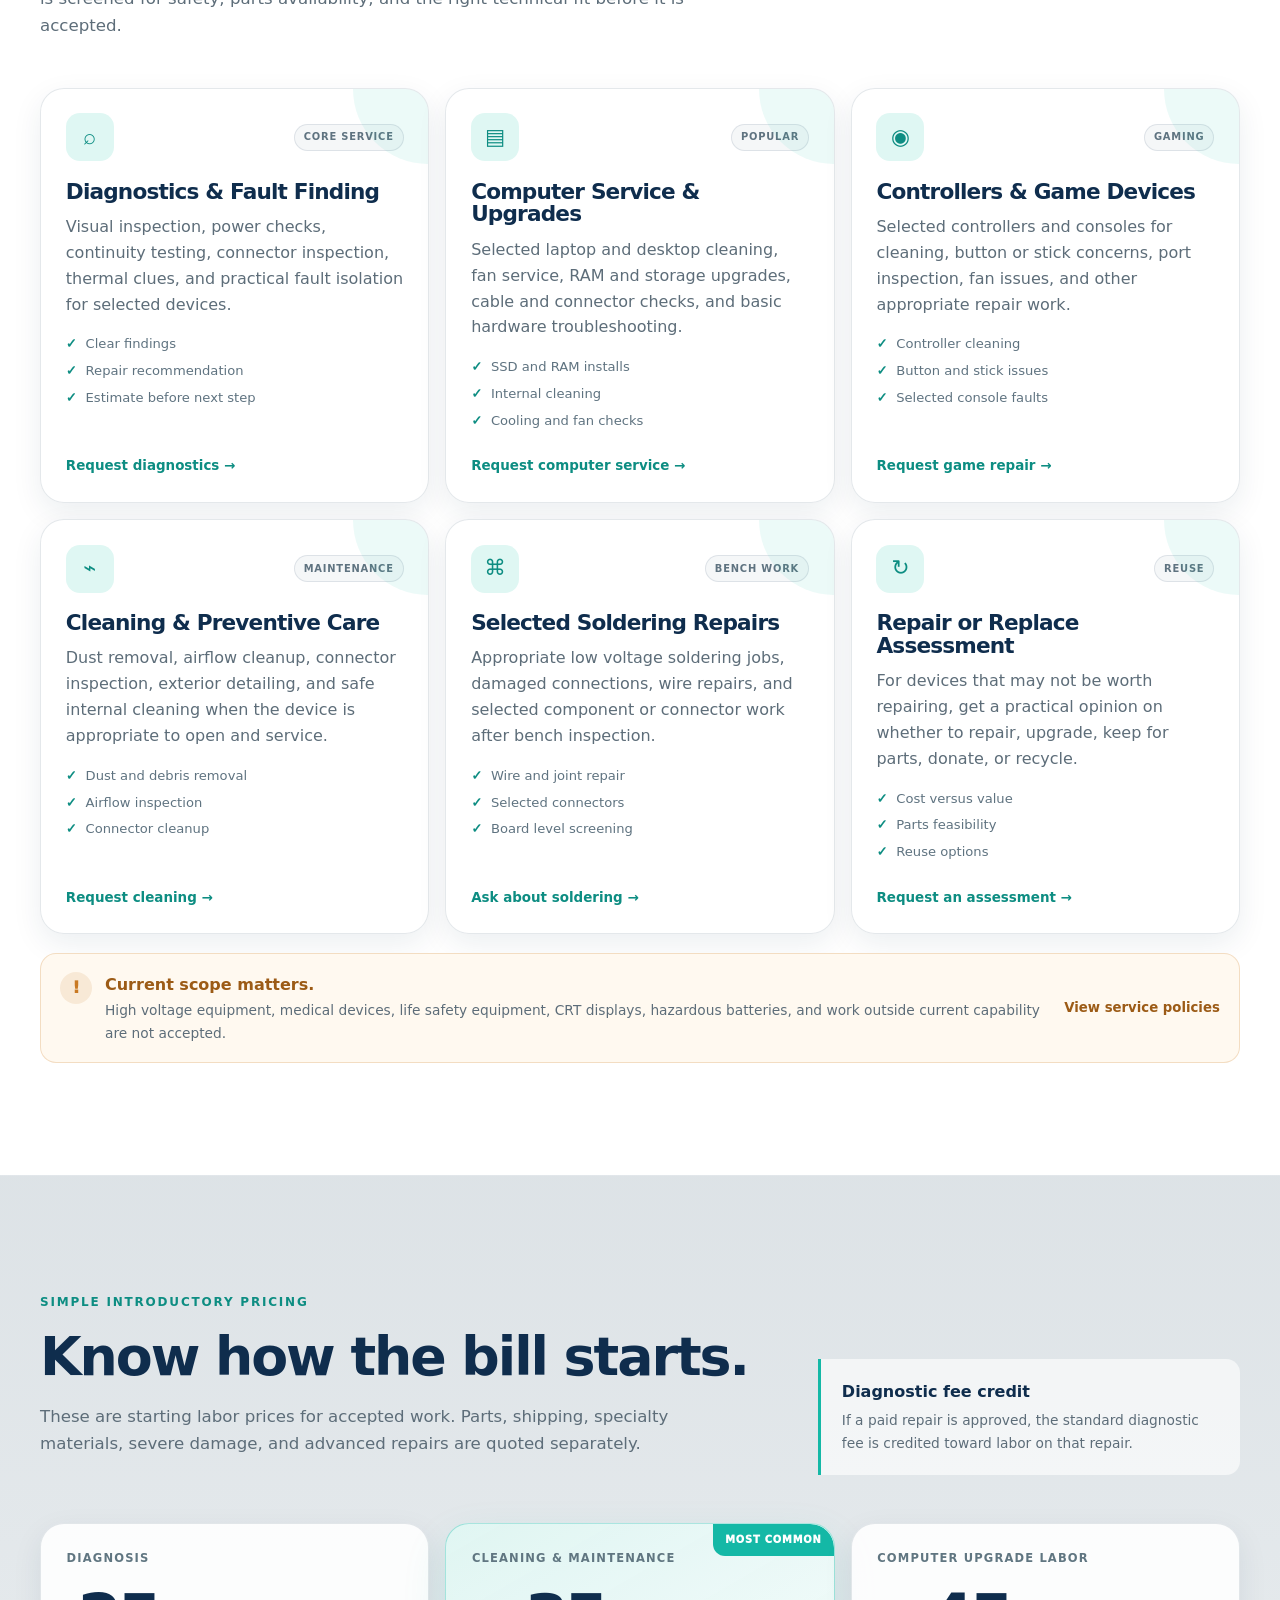
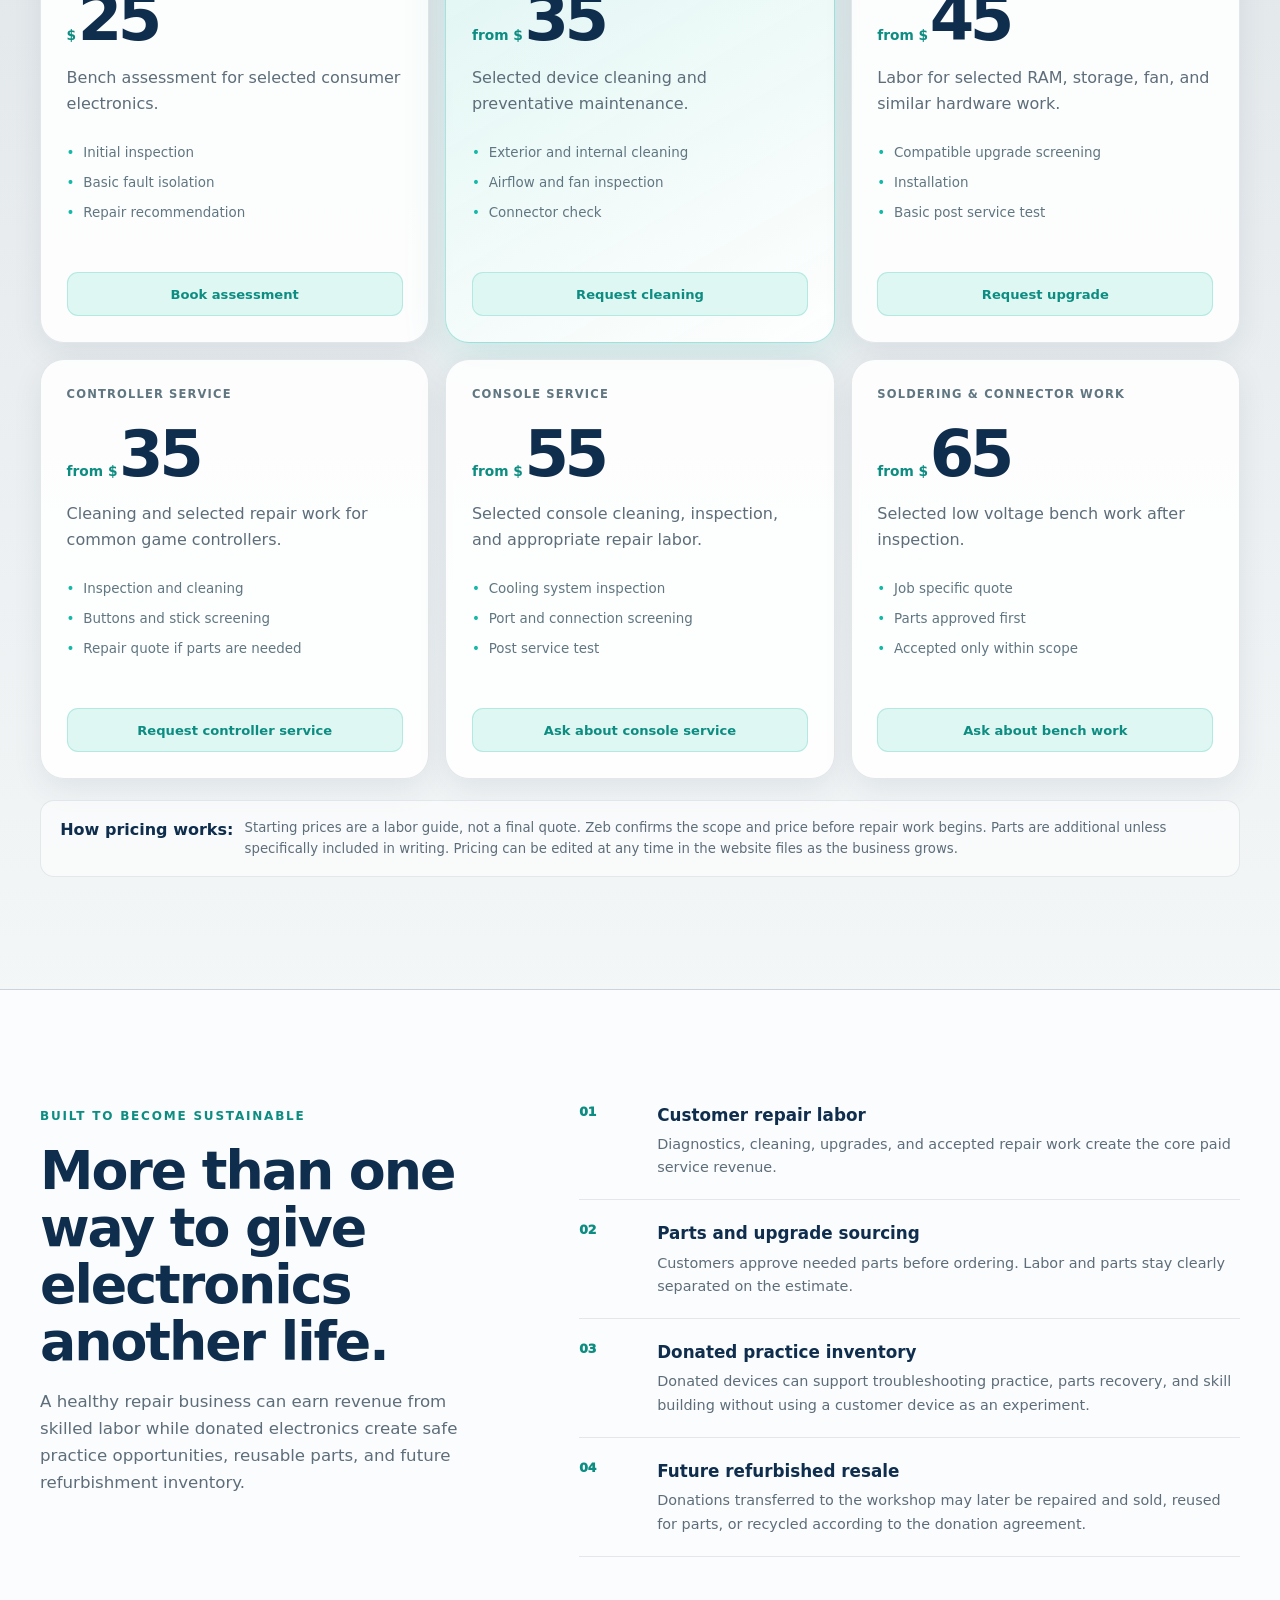
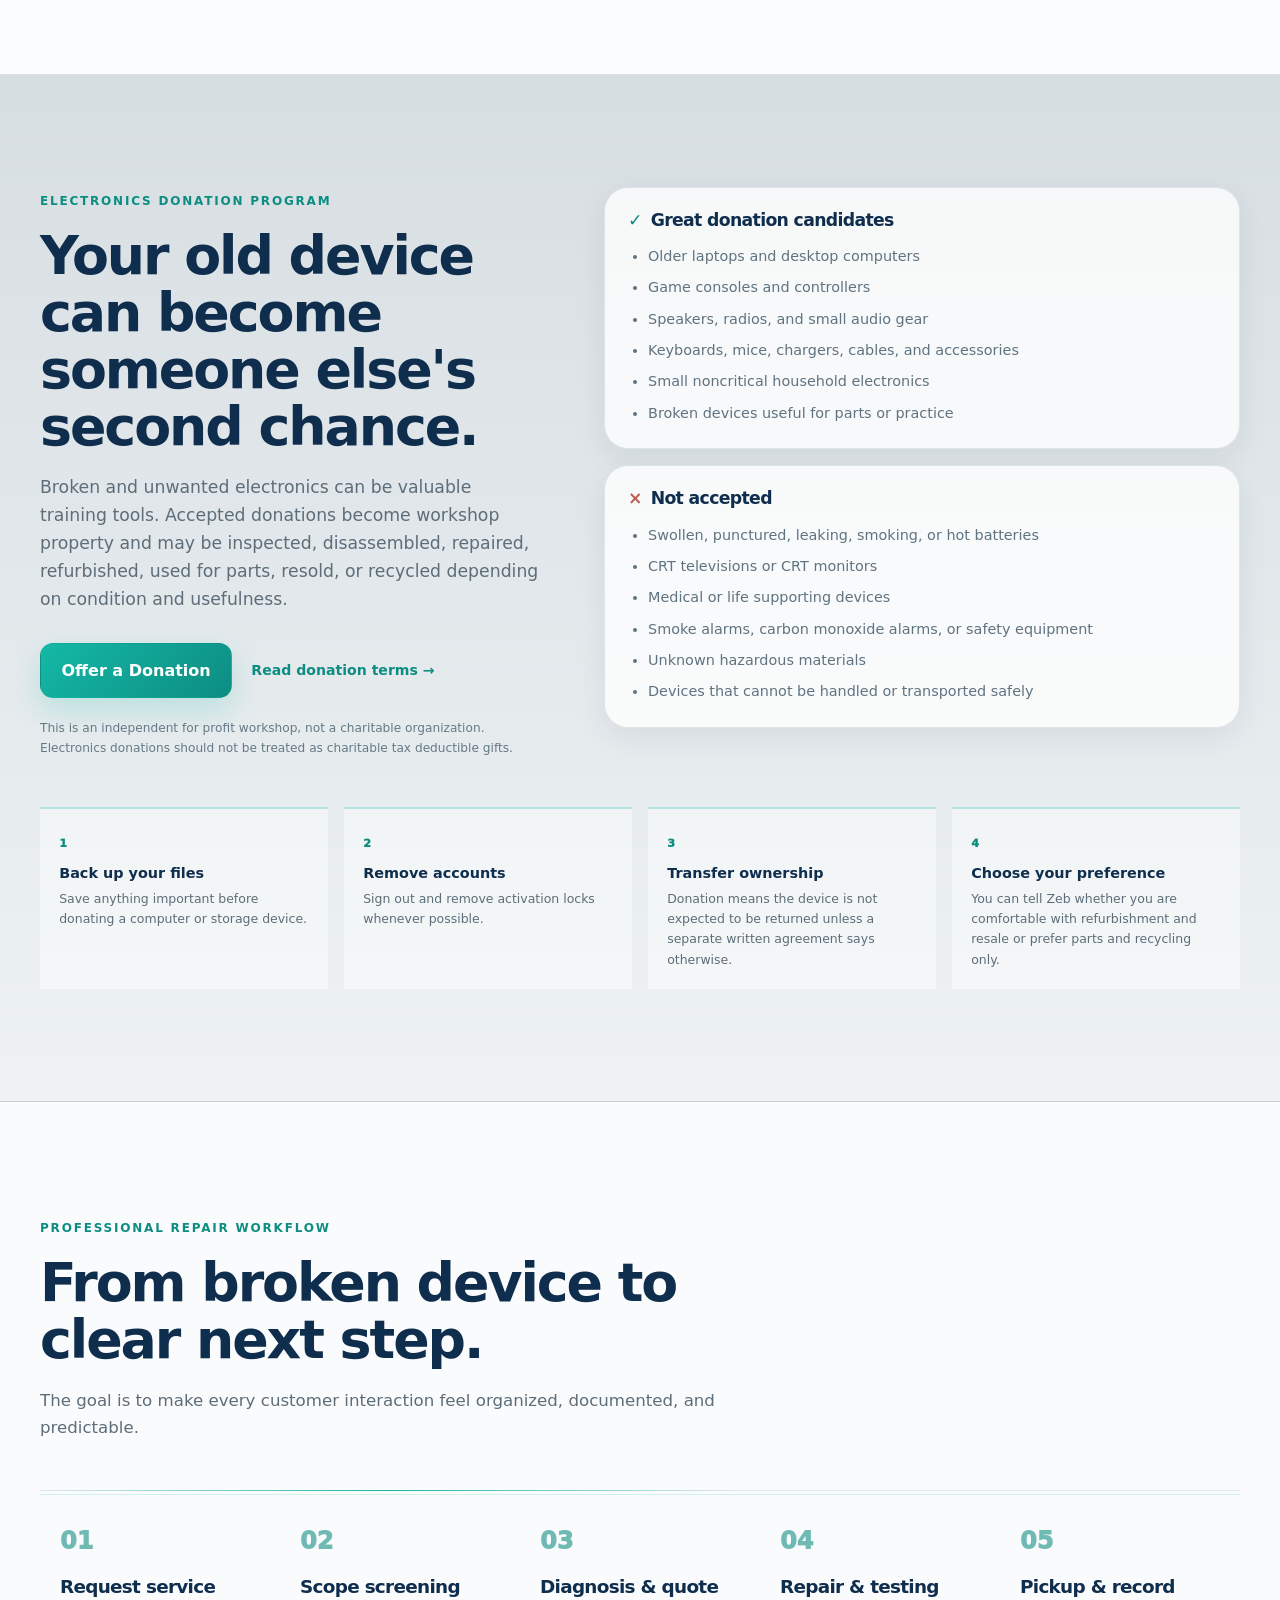
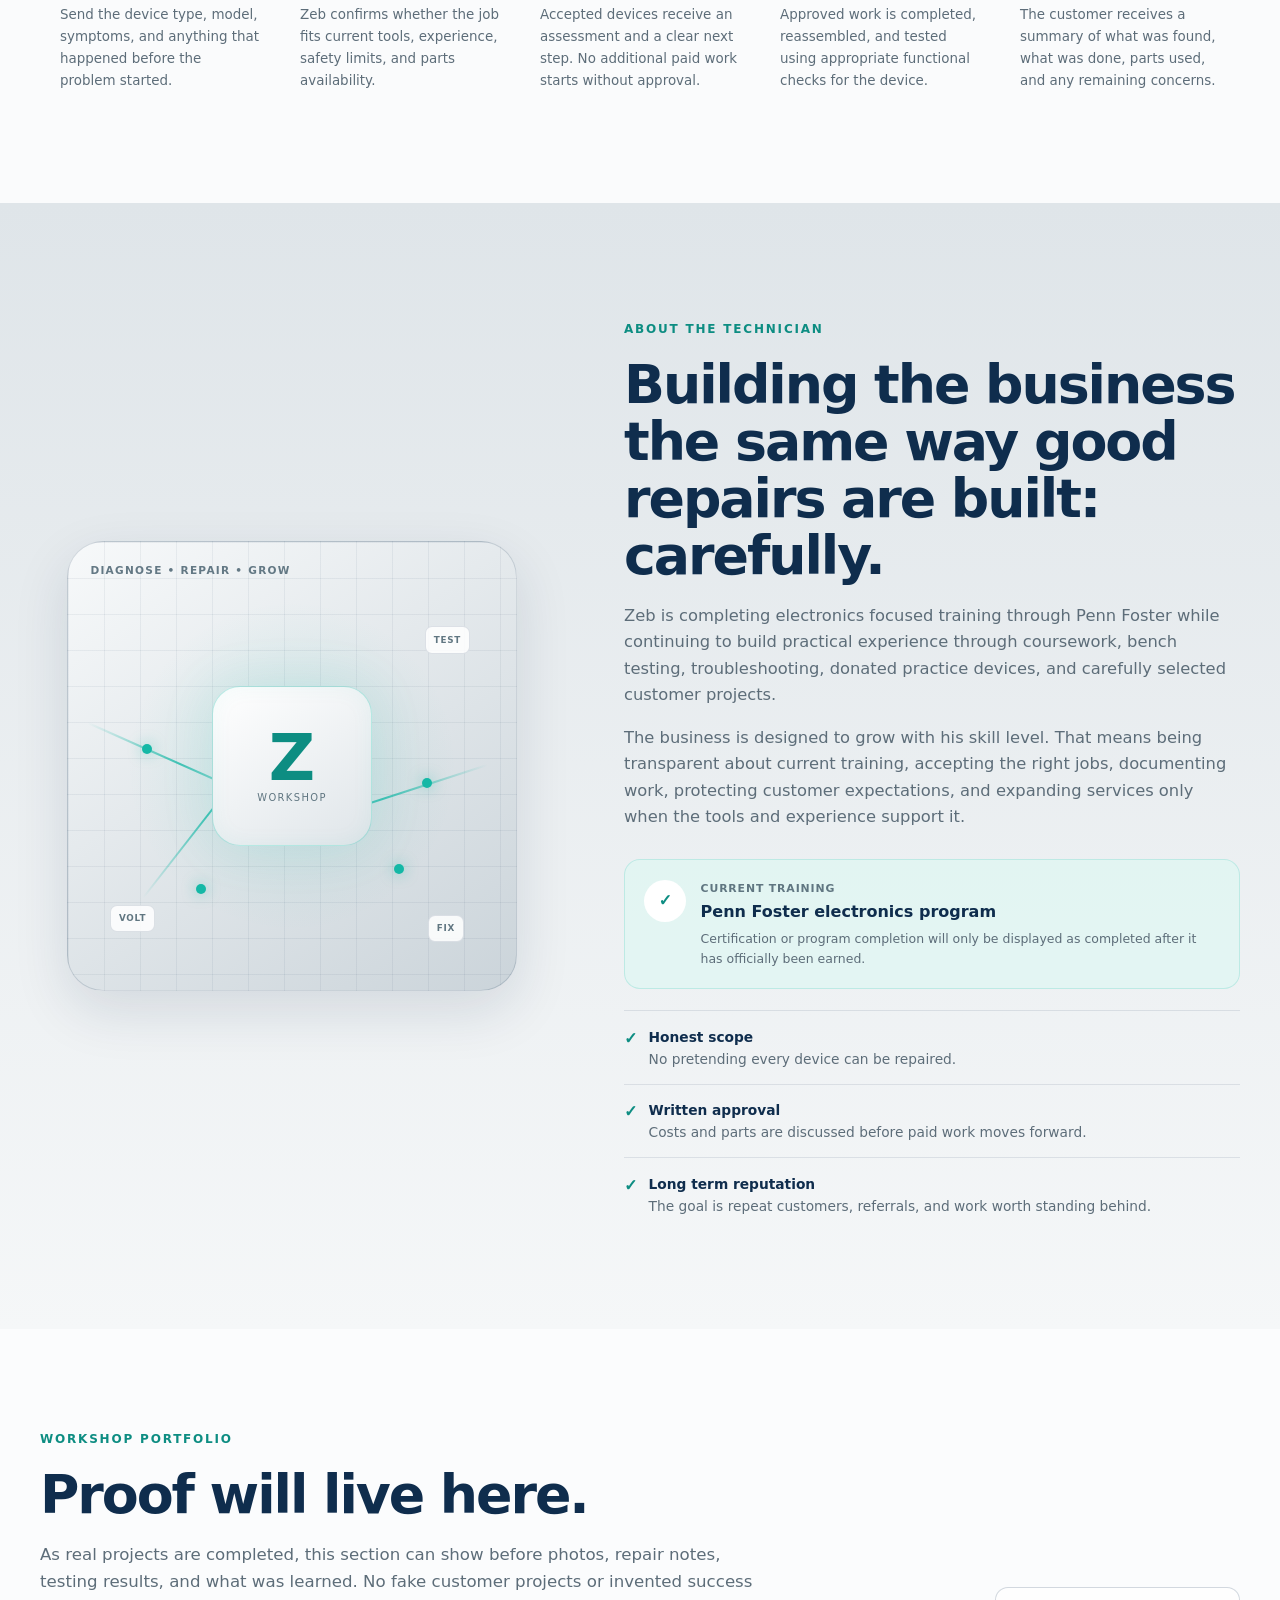
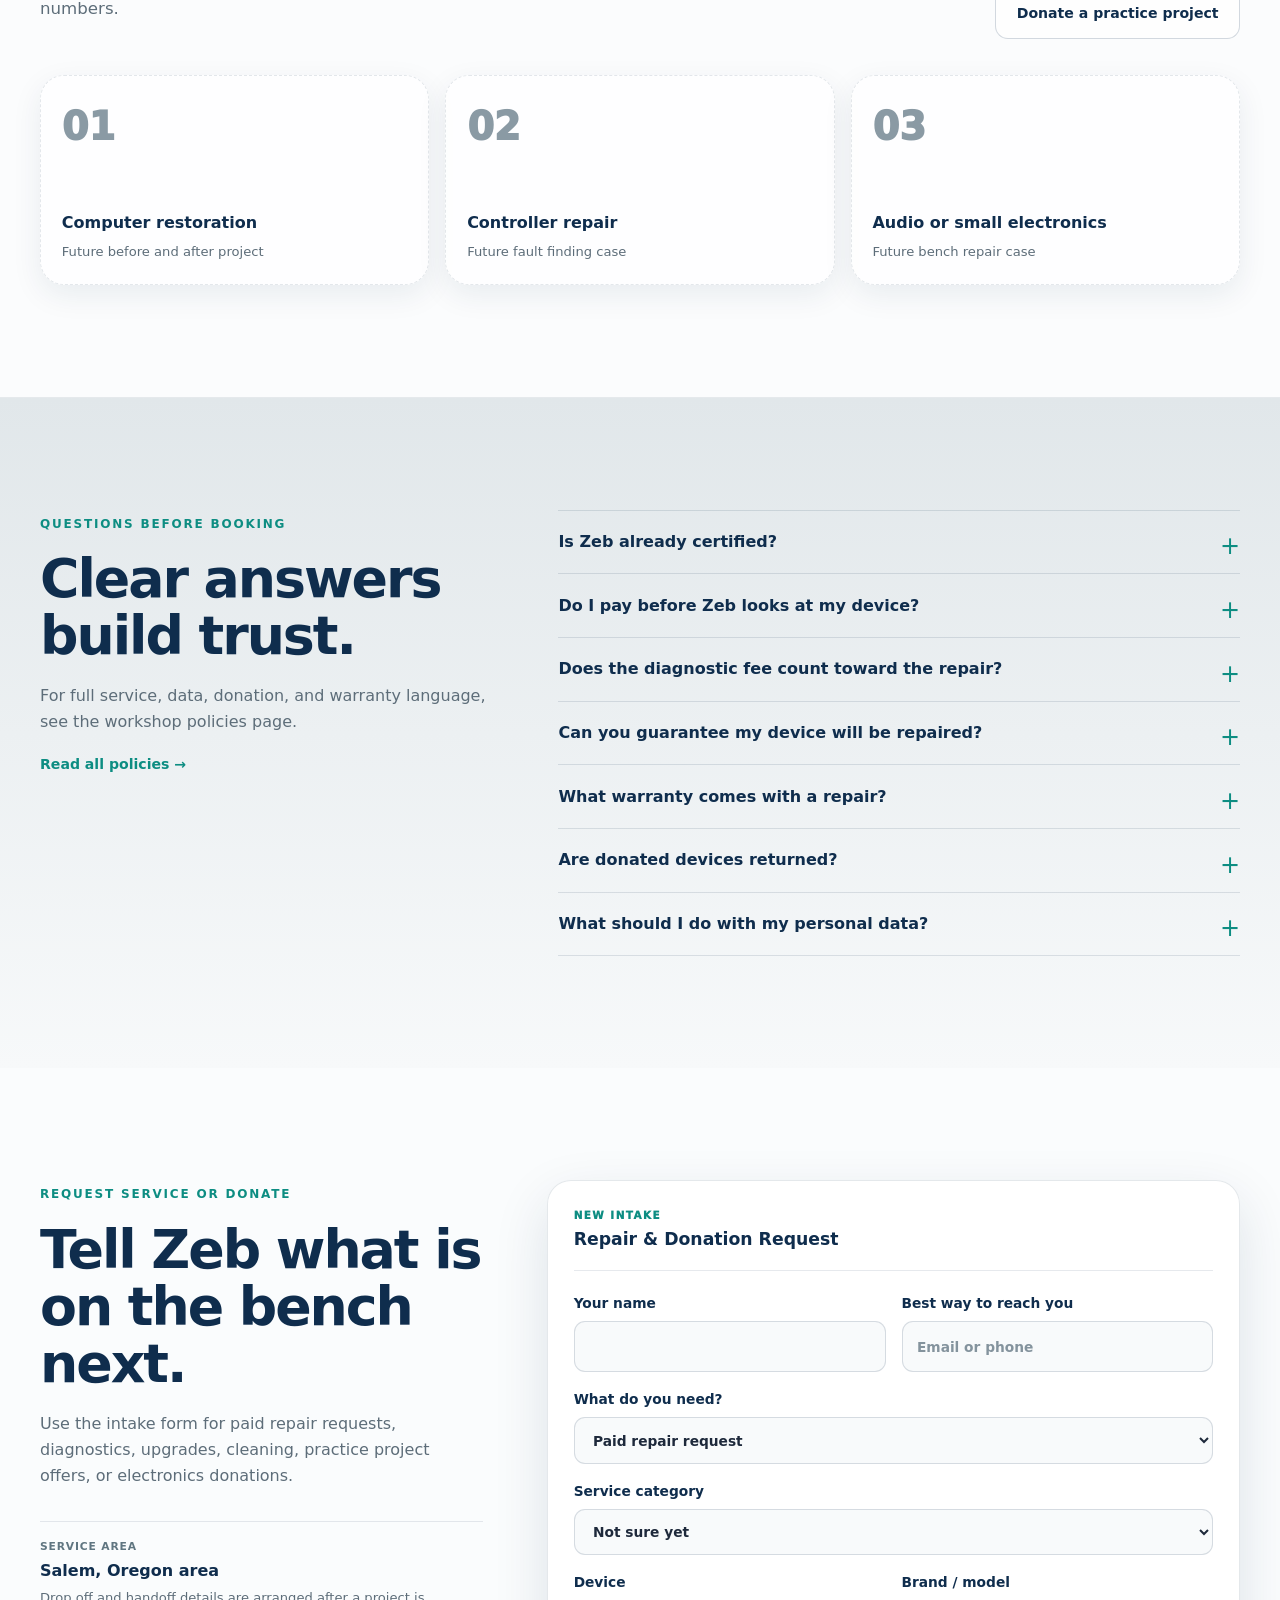
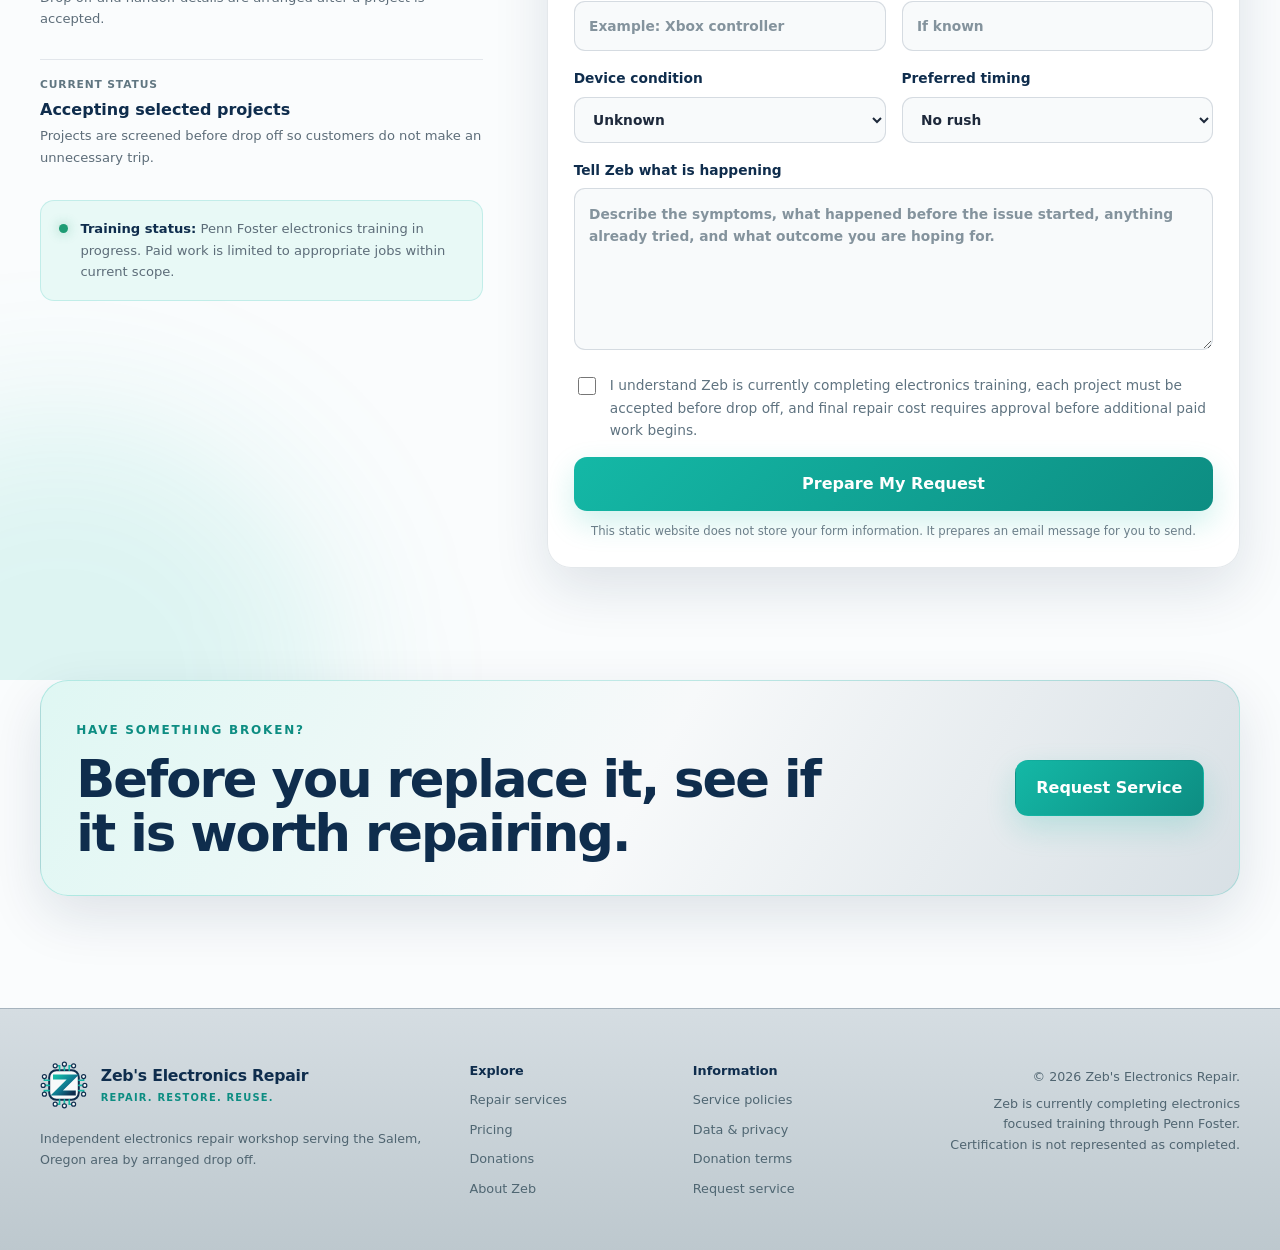
==== commit 17df24a8: "Add files via upload" ====
--- a/index.html
+++ b/index.html
@@ -10,7 +10,6 @@
   <meta property="og:type" content="website" />
   <meta name="robots" content="index,follow" />
   <title>Zeb's Electronics Repair | Repair. Restore. Reuse.</title>
-  <link rel="icon" href="assets/favicon.svg" type="image/svg+xml" />
   <link rel="stylesheet" href="styles.css" />
   <script type="application/ld+json">
   {
@@ -29,7 +28,7 @@
   <header class="site-header" id="top">
     <div class="container nav-wrap">
       <a class="brand" href="#top" aria-label="Zeb's Electronics Repair home">
-        <span class="brand-mark brand-mark-image" aria-hidden="true"><img src="assets/brand-mark.svg" alt="" /></span>
+        <span class="brand-mark brand-mark-image" aria-hidden="true"><svg class="brand-logo-svg" viewBox="0 0 120 120" xmlns="http://www.w3.org/2000/svg" aria-hidden="true"><defs><linearGradient id="zgrad-inline" x1="0" y1="0" x2="1" y2="1"><stop offset="0" stop-color="#14b8a6"/><stop offset="0.55" stop-color="#0f7890"/><stop offset="1" stop-color="#0f2d4d"/></linearGradient></defs><rect x="23" y="23" width="74" height="74" rx="18" fill="#f7f9fa" stroke="#0f2d4d" stroke-width="5"/><path d="M39 40h43L42 80h41" fill="none" stroke="url(#zgrad-inline)" stroke-width="13" stroke-linecap="square" stroke-linejoin="miter"/><g fill="none" stroke="#14b8a6" stroke-width="4" stroke-linecap="round"><path d="M49 23V12H38"/><path d="M61 23V8"/><path d="M73 23V12h11"/><path d="M49 97v11H38"/><path d="M61 97v15"/><path d="M73 97v11h11"/><path d="M23 48H11v-9"/><path d="M23 61H8"/><path d="M23 74H11v9"/><path d="M97 48h12v-9"/><path d="M97 61h15"/><path d="M97 74h12v9"/></g><g fill="#f7f9fa" stroke="#0f2d4d" stroke-width="3"><circle cx="38" cy="12" r="5"/><circle cx="61" cy="8" r="5"/><circle cx="84" cy="12" r="5"/><circle cx="38" cy="108" r="5"/><circle cx="61" cy="112" r="5"/><circle cx="84" cy="108" r="5"/><circle cx="11" cy="39" r="5"/><circle cx="8" cy="61" r="5"/><circle cx="11" cy="83" r="5"/><circle cx="109" cy="39" r="5"/><circle cx="112" cy="61" r="5"/><circle cx="109" cy="83" r="5"/></g></svg></span>
         <span class="brand-copy">
           <strong>Zeb's Electronics Repair</strong>
           <small>Repair. Restore. Reuse.</small>
@@ -78,7 +77,7 @@
         <div class="hero-panel reveal delay-1" aria-label="Repair Restore Reuse brand panel">
           <div class="panel-glow" aria-hidden="true"></div>
           <div class="brand-showcase">
-            <img class="showcase-mark" src="assets/brand-mark.svg" alt="" />
+            <svg class="showcase-mark" viewBox="0 0 120 120" xmlns="http://www.w3.org/2000/svg" aria-hidden="true"><defs><linearGradient id="zgrad-inline" x1="0" y1="0" x2="1" y2="1"><stop offset="0" stop-color="#14b8a6"/><stop offset="0.55" stop-color="#0f7890"/><stop offset="1" stop-color="#0f2d4d"/></linearGradient></defs><rect x="23" y="23" width="74" height="74" rx="18" fill="#f7f9fa" stroke="#0f2d4d" stroke-width="5"/><path d="M39 40h43L42 80h41" fill="none" stroke="url(#zgrad-inline)" stroke-width="13" stroke-linecap="square" stroke-linejoin="miter"/><g fill="none" stroke="#14b8a6" stroke-width="4" stroke-linecap="round"><path d="M49 23V12H38"/><path d="M61 23V8"/><path d="M73 23V12h11"/><path d="M49 97v11H38"/><path d="M61 97v15"/><path d="M73 97v11h11"/><path d="M23 48H11v-9"/><path d="M23 61H8"/><path d="M23 74H11v9"/><path d="M97 48h12v-9"/><path d="M97 61h15"/><path d="M97 74h12v9"/></g><g fill="#f7f9fa" stroke="#0f2d4d" stroke-width="3"><circle cx="38" cy="12" r="5"/><circle cx="61" cy="8" r="5"/><circle cx="84" cy="12" r="5"/><circle cx="38" cy="108" r="5"/><circle cx="61" cy="112" r="5"/><circle cx="84" cy="108" r="5"/><circle cx="11" cy="39" r="5"/><circle cx="8" cy="61" r="5"/><circle cx="11" cy="83" r="5"/><circle cx="109" cy="39" r="5"/><circle cx="112" cy="61" r="5"/><circle cx="109" cy="83" r="5"/></g></svg>
             <span class="showcase-kicker">ZEB'S ELECTRONICS REPAIR</span>
             <h2>Repair.<br>Restore.<br><span>Reuse.</span></h2>
             <p>Keep useful technology working longer through careful service and responsible second life solutions.</p>
@@ -575,7 +574,7 @@
     <div class="container footer-grid">
       <div>
         <a class="brand footer-brand" href="#top">
-          <span class="brand-mark brand-mark-image" aria-hidden="true"><img src="assets/brand-mark.svg" alt="" /></span>
+          <span class="brand-mark brand-mark-image" aria-hidden="true"><svg class="brand-logo-svg" viewBox="0 0 120 120" xmlns="http://www.w3.org/2000/svg" aria-hidden="true"><defs><linearGradient id="zgrad-inline" x1="0" y1="0" x2="1" y2="1"><stop offset="0" stop-color="#14b8a6"/><stop offset="0.55" stop-color="#0f7890"/><stop offset="1" stop-color="#0f2d4d"/></linearGradient></defs><rect x="23" y="23" width="74" height="74" rx="18" fill="#f7f9fa" stroke="#0f2d4d" stroke-width="5"/><path d="M39 40h43L42 80h41" fill="none" stroke="url(#zgrad-inline)" stroke-width="13" stroke-linecap="square" stroke-linejoin="miter"/><g fill="none" stroke="#14b8a6" stroke-width="4" stroke-linecap="round"><path d="M49 23V12H38"/><path d="M61 23V8"/><path d="M73 23V12h11"/><path d="M49 97v11H38"/><path d="M61 97v15"/><path d="M73 97v11h11"/><path d="M23 48H11v-9"/><path d="M23 61H8"/><path d="M23 74H11v9"/><path d="M97 48h12v-9"/><path d="M97 61h15"/><path d="M97 74h12v9"/></g><g fill="#f7f9fa" stroke="#0f2d4d" stroke-width="3"><circle cx="38" cy="12" r="5"/><circle cx="61" cy="8" r="5"/><circle cx="84" cy="12" r="5"/><circle cx="38" cy="108" r="5"/><circle cx="61" cy="112" r="5"/><circle cx="84" cy="108" r="5"/><circle cx="11" cy="39" r="5"/><circle cx="8" cy="61" r="5"/><circle cx="11" cy="83" r="5"/><circle cx="109" cy="39" r="5"/><circle cx="112" cy="61" r="5"/><circle cx="109" cy="83" r="5"/></g></svg></span>
           <span class="brand-copy"><strong>Zeb's Electronics Repair</strong><small>Repair. Restore. Reuse.</small></span>
         </a>
         <p>Independent electronics repair workshop serving the Salem, Oregon area by arranged drop off.</p>
--- a/styles.css
+++ b/styles.css
@@ -1,1018 +1,481 @@
 :root {
-  --bg: #061017;
-  --bg-deep: #040b10;
-  --bg-soft: #0a1720;
-  --panel: #0d1e28;
-  --panel-2: #102833;
-  --line: rgba(151, 211, 218, 0.15);
-  --line-strong: rgba(151, 211, 218, 0.28);
-  --text: #f1fbfa;
-  --muted: #9fb8bb;
-  --muted-2: #718f94;
-  --accent: #48e0cf;
-  --accent-2: #a7f8ec;
-  --accent-dark: #0cae9e;
-  --warm: #f5ba67;
-  --danger: #ff8f7e;
-  --success: #6ce7b7;
-  --max: 1200px;
+  --silver-0: #fbfcfd;
+  --silver-1: #f1f4f6;
+  --silver-2: #dfe5e9;
+  --silver-3: #c8d0d6;
+  --silver-4: #aab5bd;
+  --navy: #0f2d4d;
+  --navy-2: #153d63;
+  --ink: #1e293b;
+  --muted: #5d6d79;
+  --teal: #14b8a6;
+  --teal-dark: #0d8d82;
+  --teal-soft: #dff7f3;
+  --white: #ffffff;
+  --warm: #c97922;
+  --danger: #bf5d50;
+  --success: #1e9c74;
+  --line: rgba(15,45,77,.12);
+  --line-strong: rgba(15,45,77,.2);
+  --shadow: 0 20px 55px rgba(15,45,77,.12);
+  --shadow-soft: 0 10px 30px rgba(15,45,77,.08);
   --radius: 24px;
   --radius-sm: 14px;
-  --shadow: 0 30px 80px rgba(0, 0, 0, 0.32);
-  --shadow-soft: 0 14px 40px rgba(0, 0, 0, 0.19);
+  --max: 1200px;
 }
 
 * { box-sizing: border-box; }
 html { scroll-behavior: smooth; }
 body {
   margin: 0;
+  color: var(--ink);
   font-family: Inter, ui-sans-serif, system-ui, -apple-system, BlinkMacSystemFont, "Segoe UI", sans-serif;
-  background: var(--bg);
-  color: var(--text);
   line-height: 1.62;
   -webkit-font-smoothing: antialiased;
-}
-body::selection { background: var(--accent); color: #02100e; }
+  background:
+    repeating-linear-gradient(0deg, rgba(255,255,255,.28) 0, rgba(255,255,255,.28) 1px, rgba(15,45,77,.018) 2px, rgba(15,45,77,.018) 3px),
+    linear-gradient(135deg, #d6dde1 0%, #f7f9fa 24%, #e3e8eb 49%, #f9fafb 73%, #cfd7dc 100%);
+  background-attachment: fixed;
+}
+body::selection { background: var(--teal); color: white; }
 a { color: inherit; }
-img { max-width: 100%; display: block; }
+img, svg { max-width: 100%; display: block; }
 button, input, textarea, select { font: inherit; }
 button { color: inherit; }
 
 .sr-only {
-  position: absolute;
-  width: 1px;
-  height: 1px;
-  padding: 0;
-  margin: -1px;
-  overflow: hidden;
-  clip: rect(0, 0, 0, 0);
-  white-space: nowrap;
-  border: 0;
+  position: absolute; width: 1px; height: 1px; padding: 0; margin: -1px;
+  overflow: hidden; clip: rect(0,0,0,0); white-space: nowrap; border: 0;
 }
 .skip-link {
-  position: fixed;
-  left: 1rem;
-  top: 1rem;
-  z-index: 999;
-  padding: 0.72rem 1rem;
-  background: var(--accent);
-  color: #04110f;
-  border-radius: 10px;
-  transform: translateY(-180%);
-  transition: 0.2s ease;
-  font-weight: 800;
+  position: fixed; left: 1rem; top: 1rem; z-index: 999; padding: .72rem 1rem;
+  background: var(--teal); color: white; border-radius: 10px; transform: translateY(-180%);
+  transition: .2s ease; font-weight: 800;
 }
 .skip-link:focus { transform: translateY(0); }
 
 .container { width: min(calc(100% - 2rem), var(--max)); margin-inline: auto; }
 .narrow { max-width: 900px; }
-.section { padding: 7.5rem 0; }
+.section { padding: 7rem 0; }
 .section-shell { position: relative; overflow: hidden; }
 .eyebrow {
-  display: inline-flex;
-  align-items: center;
-  gap: 0.55rem;
-  margin: 0 0 1rem;
-  color: var(--accent-2);
-  font-size: 0.75rem;
-  font-weight: 850;
-  letter-spacing: 0.15em;
-  text-transform: uppercase;
-}
-h1, h2, h3 { line-height: 1.06; margin-top: 0; letter-spacing: -0.038em; }
-h1 { font-size: clamp(3.35rem, 7.5vw, 7rem); max-width: 890px; margin-bottom: 1.6rem; }
-h1 span { color: var(--accent); }
-h2 { font-size: clamp(2.25rem, 4.4vw, 4.2rem); margin-bottom: 1.35rem; }
+  display: inline-flex; align-items: center; gap: .55rem; margin: 0 0 1rem;
+  color: var(--teal-dark); font-size: .75rem; font-weight: 900; letter-spacing: .15em; text-transform: uppercase;
+}
+h1, h2, h3 { line-height: 1.06; margin-top: 0; letter-spacing: -.038em; color: var(--navy); }
+h1 { font-size: clamp(3rem, 6.8vw, 6.6rem); max-width: 900px; margin-bottom: 1.5rem; }
+h1 span { color: var(--teal-dark); }
+h2 { font-size: clamp(2.2rem, 4.2vw, 4rem); margin-bottom: 1.2rem; }
 h3 { font-size: 1.35rem; }
 p { color: var(--muted); }
-.section-heading { max-width: 780px; margin-bottom: 3rem; }
+.section-heading { max-width: 790px; margin-bottom: 3rem; }
 .section-heading.compact { margin-bottom: 0; }
-.section-heading > p:last-child { font-size: 1.05rem; max-width: 720px; }
-
+.section-heading > p:last-child { font-size: 1.04rem; max-width: 720px; }
+
+/* Header */
 .site-header {
-  position: sticky;
-  top: 0;
-  z-index: 100;
-  border-bottom: 1px solid rgba(255,255,255,0.06);
-  background: rgba(6, 16, 23, 0.86);
-  backdrop-filter: blur(20px);
+  position: sticky; top: 0; z-index: 100;
+  border-bottom: 1px solid rgba(15,45,77,.12);
+  background: linear-gradient(180deg, rgba(253,254,255,.96), rgba(230,235,238,.94));
+  backdrop-filter: blur(18px);
+  box-shadow: 0 6px 24px rgba(15,45,77,.06);
 }
 .nav-wrap { min-height: 78px; display: flex; align-items: center; justify-content: space-between; gap: 1rem; }
-.brand { display: inline-flex; align-items: center; gap: 0.8rem; text-decoration: none; min-width: 0; }
-.brand-mark {
-  position: relative;
-  width: 44px;
-  height: 44px;
-  display: grid;
-  place-items: center;
-  border: 1px solid rgba(72, 224, 207, 0.4);
-  border-radius: 12px;
-  background: linear-gradient(145deg, rgba(72,224,207,0.16), rgba(72,224,207,0.03));
-  color: var(--accent);
-  font-weight: 950;
-  box-shadow: inset 0 0 22px rgba(72,224,207,0.07), 0 0 24px rgba(72,224,207,0.04);
-}
-.brand-mark::before,
-.brand-mark::after {
-  content: "";
-  position: absolute;
-  left: 8px;
-  right: 8px;
-  height: 1px;
-  background: rgba(72,224,207,0.24);
-}
-.brand-mark::before { top: 7px; }
-.brand-mark::after { bottom: 7px; }
-.brand-mark span { position: relative; z-index: 1; }
+.brand { display: inline-flex; align-items: center; gap: .8rem; text-decoration: none; min-width: 0; }
+.brand-mark { width: 48px; height: 48px; flex: 0 0 auto; }
+.brand-logo-svg { width: 100%; height: 100%; }
 .brand-copy strong, .brand-copy small { display: block; }
-.brand-copy strong { font-size: 0.98rem; letter-spacing: -0.015em; }
-.brand-copy small { color: #76989d; font-size: 0.62rem; margin-top: 0.1rem; letter-spacing: 0.12em; text-transform: uppercase; }
-.site-nav, .policy-nav { display: flex; align-items: center; gap: 0.25rem; }
-.site-nav a, .policy-nav a { text-decoration: none; color: #c8dadd; font-size: 0.87rem; padding: 0.75rem 0.78rem; border-radius: 10px; }
-.site-nav a:hover, .policy-nav a:hover { color: white; background: rgba(255,255,255,0.045); }
-.site-nav .nav-cta, .policy-nav .nav-cta { color: #031411; background: var(--accent); font-weight: 850; padding-inline: 1rem; }
+.brand-copy strong { color: var(--navy); font-size: .98rem; letter-spacing: -.015em; }
+.brand-copy small { color: var(--teal-dark); font-size: .62rem; margin-top: .1rem; letter-spacing: .12em; text-transform: uppercase; font-weight: 900; }
+.site-nav, .policy-nav { display: flex; align-items: center; gap: .25rem; }
+.site-nav a, .policy-nav a { text-decoration: none; color: #395166; font-size: .87rem; font-weight: 700; padding: .75rem .78rem; border-radius: 10px; }
+.site-nav a:hover, .policy-nav a:hover { color: var(--navy); background: rgba(15,45,77,.055); }
+.site-nav .nav-cta, .policy-nav .nav-cta { color: white; background: linear-gradient(135deg, var(--teal), var(--teal-dark)); font-weight: 900; padding-inline: 1rem; box-shadow: 0 8px 20px rgba(20,184,166,.18); }
 .menu-button { display: none; border: 0; background: transparent; width: 45px; height: 45px; padding: 10px; }
-.menu-button span:not(.sr-only) { display: block; width: 100%; height: 2px; margin: 5px 0; background: var(--text); }
-
-.hero { min-height: 790px; display: grid; align-items: center; padding: 7rem 0 6rem; }
+.menu-button span:not(.sr-only) { display: block; width: 100%; height: 2px; margin: 5px 0; background: var(--navy); }
+
+/* Hero */
+.hero {
+  min-height: 780px; display: grid; align-items: center; padding: 6.7rem 0 5.8rem;
+  background:
+    radial-gradient(circle at 84% 22%, rgba(20,184,166,.18), transparent 24%),
+    linear-gradient(110deg, rgba(255,255,255,.88) 0 48%, rgba(226,232,236,.9) 48% 100%);
+  border-bottom: 1px solid rgba(15,45,77,.11);
+}
 .circuit-grid {
-  position: absolute;
-  inset: 0;
-  pointer-events: none;
-  opacity: 0.36;
+  position: absolute; inset: 0; pointer-events: none; opacity: .65;
   background-image:
-    linear-gradient(rgba(72,224,207,0.05) 1px, transparent 1px),
-    linear-gradient(90deg, rgba(72,224,207,0.05) 1px, transparent 1px);
+    linear-gradient(rgba(15,45,77,.045) 1px, transparent 1px),
+    linear-gradient(90deg, rgba(15,45,77,.045) 1px, transparent 1px);
   background-size: 58px 58px;
-  mask-image: linear-gradient(to bottom, black, transparent 91%);
+  mask-image: linear-gradient(to bottom, black, transparent 94%);
 }
 .circuit-grid::after {
-  content: "";
-  position: absolute;
-  width: 700px;
-  height: 700px;
-  right: -180px;
-  top: 20px;
-  background: radial-gradient(circle, rgba(72,224,207,0.18), rgba(72,224,207,0.035) 44%, transparent 69%);
-  filter: blur(12px);
-}
-.hero-grid { position: relative; display: grid; grid-template-columns: 1.16fr 0.84fr; align-items: center; gap: 4rem; }
-.hero-lead { max-width: 730px; font-size: clamp(1.08rem, 2vw, 1.3rem); }
-.hero-actions { display: flex; gap: 0.85rem; flex-wrap: wrap; margin: 2rem 0 2.6rem; }
+  content: ""; position: absolute; width: 650px; height: 650px; right: -180px; top: 40px;
+  border-radius: 50%; background: radial-gradient(circle, rgba(20,184,166,.18), rgba(20,184,166,.05) 42%, transparent 69%);
+  filter: blur(10px);
+}
+.hero-grid { position: relative; display: grid; grid-template-columns: 1.12fr .88fr; align-items: center; gap: 4rem; }
+.hero-tagline { margin: 0 0 .8rem; color: var(--navy); font-weight: 950; letter-spacing: .04em; text-transform: uppercase; font-size: clamp(1rem, 1.8vw, 1.35rem); }
+.hero-tagline::after { content: ""; display: inline-block; width: 58px; height: 3px; margin-left: .8rem; vertical-align: middle; background: var(--teal); border-radius: 99px; }
+.hero-lead { max-width: 710px; font-size: clamp(1.07rem, 2vw, 1.28rem); color: #465b6a; }
+.hero-actions { display: flex; gap: .85rem; flex-wrap: wrap; margin: 2rem 0 2.5rem; }
 .button {
-  display: inline-flex;
-  align-items: center;
-  justify-content: center;
-  min-height: 52px;
-  padding: 0.86rem 1.28rem;
-  border-radius: 13px;
-  border: 1px solid transparent;
-  text-decoration: none;
-  font-weight: 850;
-  cursor: pointer;
-  transition: transform 0.2s ease, box-shadow 0.2s ease, border-color 0.2s ease, background 0.2s ease;
+  display: inline-flex; align-items: center; justify-content: center; min-height: 52px; padding: .86rem 1.28rem;
+  border-radius: 13px; border: 1px solid transparent; text-decoration: none; font-weight: 900; cursor: pointer;
+  transition: transform .2s ease, box-shadow .2s ease, border-color .2s ease, background .2s ease;
 }
 .button:hover { transform: translateY(-2px); }
-.button.primary { background: var(--accent); color: #031310; box-shadow: 0 12px 34px rgba(72,224,207,0.16); }
-.button.primary:hover { box-shadow: 0 16px 44px rgba(72,224,207,0.24); }
-.button.secondary { border-color: rgba(255,255,255,0.13); color: var(--text); background: rgba(255,255,255,0.025); }
-.button.secondary:hover { border-color: rgba(72,224,207,0.3); background: rgba(72,224,207,0.04); }
-.small-button { min-height: 46px; font-size: 0.88rem; }
-.status-dot, .live-light { width: 9px; height: 9px; border-radius: 50%; background: var(--success); box-shadow: 0 0 14px rgba(108,231,183,0.7); flex: 0 0 auto; }
-.hero-proof { display: grid; grid-template-columns: repeat(3, minmax(0,1fr)); gap: 0; max-width: 700px; border-top: 1px solid rgba(255,255,255,0.08); padding-top: 1.1rem; }
-.hero-proof > div { padding: 0.5rem 1rem 0.5rem 0; }
-.hero-proof > div + div { padding-left: 1rem; border-left: 1px solid rgba(255,255,255,0.07); }
+.button.primary { background: linear-gradient(135deg, var(--teal), var(--teal-dark)); color: white; box-shadow: 0 12px 30px rgba(20,184,166,.2); }
+.button.primary:hover { box-shadow: 0 16px 38px rgba(20,184,166,.3); }
+.button.secondary { border-color: rgba(15,45,77,.18); color: var(--navy); background: rgba(255,255,255,.65); }
+.button.secondary:hover { border-color: rgba(20,184,166,.42); background: white; }
+.small-button { min-height: 46px; font-size: .88rem; }
+.status-dot, .live-light { width: 9px; height: 9px; border-radius: 50%; background: var(--success); box-shadow: 0 0 12px rgba(30,156,116,.45); flex: 0 0 auto; }
+.hero-proof { display: grid; grid-template-columns: repeat(3,minmax(0,1fr)); max-width: 720px; border-top: 1px solid rgba(15,45,77,.13); padding-top: 1.1rem; }
+.hero-proof > div { padding: .5rem 1rem .5rem 0; }
+.hero-proof > div + div { padding-left: 1rem; border-left: 1px solid rgba(15,45,77,.11); }
 .hero-proof strong, .hero-proof span { display: block; }
-.hero-proof strong { font-size: 0.86rem; }
-.hero-proof span { margin-top: 0.25rem; color: #77969b; font-size: 0.73rem; line-height: 1.35; }
-.hero-panel { position: relative; min-height: 520px; display: grid; place-items: center; }
-.panel-glow { position: absolute; width: 360px; height: 360px; border-radius: 50%; background: rgba(72,224,207,0.1); filter: blur(70px); }
-.device-card {
-  position: relative;
-  width: min(100%, 420px);
-  padding: 2rem;
-  border: 1px solid rgba(72,224,207,0.17);
-  border-radius: 28px;
-  background: linear-gradient(145deg, rgba(17,42,53,0.95), rgba(7,19,27,0.95));
-  box-shadow: var(--shadow);
+.hero-proof strong { color: var(--navy); font-size: .86rem; }
+.hero-proof span { margin-top: .25rem; color: #667987; font-size: .74rem; line-height: 1.35; }
+.hero-panel { position: relative; min-height: 530px; display: grid; place-items: center; }
+.panel-glow { position: absolute; width: 390px; height: 390px; border-radius: 50%; background: rgba(20,184,166,.16); filter: blur(70px); }
+.brand-showcase {
+  position: relative; z-index: 2; width: min(100%, 445px); padding: 2.1rem;
+  border: 1px solid rgba(15,45,77,.18); border-radius: 30px;
+  background:
+    repeating-linear-gradient(0deg, rgba(255,255,255,.25) 0, rgba(255,255,255,.25) 1px, rgba(15,45,77,.018) 2px, rgba(15,45,77,.018) 3px),
+    linear-gradient(145deg, #eef2f4, #cfd7dc 52%, #f7f9fa);
+  box-shadow: 0 30px 70px rgba(15,45,77,.17), inset 0 1px 0 rgba(255,255,255,.9);
   overflow: hidden;
 }
-.device-card::before { content: ""; position: absolute; inset: 0; pointer-events: none; background: linear-gradient(135deg, rgba(255,255,255,0.035), transparent 30%); }
-.card-kicker { display: flex; align-items: center; gap: 0.55rem; color: #7da4a8; font-size: 0.67rem; font-weight: 900; letter-spacing: 0.14em; }
-.repair-screen { position: relative; height: 124px; margin: 1.6rem 0 1.5rem; border: 1px solid rgba(72,224,207,0.12); border-radius: 15px; background: #07141b; overflow: hidden; }
-.repair-screen::before { content: ""; position: absolute; inset: 0; opacity: 0.35; background-image: linear-gradient(rgba(72,224,207,0.07) 1px, transparent 1px); background-size: 100% 18px; }
-.screen-line { position: absolute; left: 22px; height: 4px; border-radius: 99px; background: rgba(72,224,207,0.45); }
-.screen-line.w80 { top: 28px; width: 78%; }
-.screen-line.w58 { top: 51px; width: 56%; }
-.screen-line.w68 { top: 74px; width: 66%; }
-.screen-pulse { position: absolute; left: 22px; bottom: 22px; width: calc(100% - 44px); height: 1px; background: linear-gradient(90deg, transparent, var(--accent), transparent); box-shadow: 0 0 12px rgba(72,224,207,0.55); }
-.device-card h2 { font-size: 2rem; margin-bottom: 0.7rem; }
-.device-card > p { font-size: 0.9rem; }
-.device-stats { display: grid; grid-template-columns: repeat(3,1fr); gap: 0.7rem; margin-top: 1.5rem; padding-top: 1.2rem; border-top: 1px solid rgba(255,255,255,0.08); }
-.device-stats div { display: grid; gap: 0.1rem; }
-.device-stats strong { color: var(--accent); font-size: 0.8rem; }
-.device-stats span { color: #87a6aa; font-size: 0.78rem; }
-.floating-chip { position: absolute; padding: 0.55rem 0.75rem; border-radius: 10px; border: 1px solid rgba(72,224,207,0.15); background: rgba(8,22,30,0.9); color: #a9cdcf; font-size: 0.72rem; font-weight: 800; box-shadow: var(--shadow-soft); }
-.chip-one { left: 0; top: 96px; transform: rotate(-5deg); }
-.chip-two { right: -12px; top: 150px; transform: rotate(4deg); }
-.chip-three { right: 18px; bottom: 88px; transform: rotate(-3deg); }
-
-.trust-strip { border-top: 1px solid rgba(255,255,255,0.05); border-bottom: 1px solid rgba(255,255,255,0.05); background: #07141b; }
-.trust-grid { display: grid; grid-template-columns: repeat(4, 1fr); }
-.trust-grid > div { padding: 1.35rem 1.2rem; display: grid; grid-template-columns: auto 1fr; grid-template-rows: auto auto; column-gap: 0.7rem; border-right: 1px solid rgba(255,255,255,0.06); }
+.brand-showcase::before { content: ""; position: absolute; inset: 0; pointer-events: none; background: linear-gradient(120deg, rgba(255,255,255,.7), transparent 28%, rgba(255,255,255,.12) 60%, transparent); }
+.showcase-mark { position: relative; z-index: 1; width: 118px; height: 118px; margin-bottom: 1.25rem; }
+.showcase-kicker { position: relative; z-index: 1; color: var(--teal-dark); font-size: .67rem; font-weight: 950; letter-spacing: .16em; }
+.brand-showcase h2 { position: relative; z-index: 1; margin: .55rem 0 .9rem; font-size: clamp(2.8rem, 5vw, 4.6rem); line-height: .92; color: var(--navy); }
+.brand-showcase h2 span { color: var(--teal-dark); }
+.brand-showcase p { position: relative; z-index: 1; color: #465b6a; font-size: .9rem; }
+.showcase-services { position: relative; z-index: 1; display: flex; flex-wrap: wrap; gap: .55rem; margin-top: 1.25rem; }
+.showcase-services span { padding: .42rem .62rem; border-radius: 99px; background: rgba(255,255,255,.58); border: 1px solid rgba(15,45,77,.12); color: var(--navy); font-size: .7rem; font-weight: 850; }
+.floating-chip { position: absolute; z-index: 3; padding: .55rem .75rem; border-radius: 10px; border: 1px solid rgba(15,45,77,.12); background: rgba(255,255,255,.9); color: var(--navy); font-size: .72rem; font-weight: 900; box-shadow: var(--shadow-soft); }
+.chip-one { left: -5px; top: 92px; transform: rotate(-4deg); }
+.chip-two { right: -10px; top: 158px; transform: rotate(4deg); }
+.chip-three { right: 12px; bottom: 86px; transform: rotate(-3deg); }
+
+/* Shared strips/cards */
+.trust-strip { border-top: 1px solid rgba(15,45,77,.09); border-bottom: 1px solid rgba(15,45,77,.09); background: linear-gradient(180deg,#f8fafb,#e3e8eb); }
+.trust-grid { display: grid; grid-template-columns: repeat(4,1fr); }
+.trust-grid > div { padding: 1.35rem 1.2rem; display: grid; grid-template-columns: auto 1fr; grid-template-rows: auto auto; column-gap: .7rem; border-right: 1px solid rgba(15,45,77,.1); }
 .trust-grid > div:last-child { border-right: 0; }
-.trust-grid span { grid-row: 1 / 3; align-self: start; color: var(--accent); font-size: 0.72rem; font-weight: 900; }
-.trust-grid strong { font-size: 0.88rem; }
-.trust-grid small { color: #6f8d92; font-size: 0.7rem; margin-top: 0.18rem; line-height: 1.35; }
-
+.trust-grid span { grid-row: 1/3; color: var(--teal-dark); font-size: .72rem; font-weight: 950; }
+.trust-grid strong { color: var(--navy); font-size: .88rem; }
+.trust-grid small { color: #667987; font-size: .7rem; margin-top: .18rem; line-height: 1.35; }
 .card-grid { display: grid; gap: 1rem; }
-.services-grid { grid-template-columns: repeat(3, 1fr); }
-.service-card {
-  position: relative;
-  display: flex;
-  flex-direction: column;
-  min-height: 390px;
-  padding: 1.55rem;
-  border: 1px solid rgba(255,255,255,0.075);
-  border-radius: var(--radius);
-  background: linear-gradient(145deg, rgba(15,34,45,0.84), rgba(8,20,28,0.72));
-  overflow: hidden;
-  transition: transform 0.25s ease, border-color 0.25s ease, background 0.25s ease;
-}
-.service-card:hover { transform: translateY(-5px); border-color: rgba(72,224,207,0.23); background: linear-gradient(145deg, rgba(17,41,51,0.94), rgba(8,20,28,0.82)); }
-.service-card::after { content: ""; position: absolute; width: 140px; height: 140px; right: -70px; top: -70px; border-radius: 50%; background: rgba(72,224,207,0.05); }
+.services-grid { grid-template-columns: repeat(3,1fr); }
+.service-card,
+.price-card,
+.donation-card,
+.project-placeholder,
+.contact-form,
+.policy-sidebar {
+  border: 1px solid rgba(15,45,77,.11); border-radius: var(--radius);
+  background: rgba(255,255,255,.88); box-shadow: var(--shadow-soft);
+}
+.service-card { position: relative; display: flex; flex-direction: column; min-height: 390px; padding: 1.55rem; overflow: hidden; transition: .24s ease; }
+.service-card:hover { transform: translateY(-5px); border-color: rgba(20,184,166,.32); box-shadow: var(--shadow); }
+.service-card::after { content: ""; position: absolute; width: 150px; height: 150px; right: -75px; top: -75px; border-radius: 50%; background: rgba(20,184,166,.08); }
 .service-top { display: flex; align-items: center; justify-content: space-between; gap: 1rem; margin-bottom: 1.2rem; }
-.service-symbol { width: 48px; height: 48px; display: grid; place-items: center; border-radius: 14px; background: rgba(72,224,207,0.08); color: var(--accent); font-size: 1.35rem; }
-.service-tag { color: #7f9fa4; border: 1px solid rgba(255,255,255,0.07); border-radius: 99px; padding: 0.3rem 0.55rem; font-size: 0.62rem; font-weight: 850; text-transform: uppercase; letter-spacing: 0.08em; }
-.service-card h3 { margin-bottom: 0.65rem; }
+.service-symbol { width: 48px; height: 48px; display: grid; place-items: center; border-radius: 14px; background: var(--teal-soft); color: var(--teal-dark); font-size: 1.35rem; }
+.service-tag { color: #5f7380; border: 1px solid rgba(15,45,77,.1); border-radius: 99px; padding: .3rem .55rem; font-size: .62rem; font-weight: 900; text-transform: uppercase; letter-spacing: .08em; background: #f5f7f8; }
+.service-card h3 { margin-bottom: .65rem; }
 .service-card > p { margin-top: 0; }
-.mini-list { display: grid; gap: 0.35rem; padding: 0; margin: 0 0 1.5rem; list-style: none; color: #8ca9ad; font-size: 0.82rem; }
-.mini-list li::before { content: "✓"; color: var(--accent); margin-right: 0.55rem; font-weight: 900; }
-.service-card > a { margin-top: auto; text-decoration: none; color: var(--accent-2); font-size: 0.84rem; font-weight: 850; }
-.service-card > a span { display: inline-block; margin-left: 0.2rem; transition: transform 0.2s ease; }
+.mini-list { display: grid; gap: .35rem; padding: 0; margin: 0 0 1.5rem; list-style: none; color: #5f7380; font-size: .82rem; }
+.mini-list li::before { content: "✓"; color: var(--teal-dark); margin-right: .55rem; font-weight: 950; }
+.service-card > a { margin-top: auto; text-decoration: none; color: var(--teal-dark); font-size: .84rem; font-weight: 900; }
+.service-card > a span { display: inline-block; transition: transform .2s ease; }
 .service-card > a:hover span { transform: translateX(3px); }
-.scope-banner { margin-top: 1.2rem; padding: 1.1rem 1.2rem; display: flex; align-items: center; justify-content: space-between; gap: 1.2rem; border: 1px solid rgba(245,186,103,0.2); border-radius: 16px; background: rgba(245,186,103,0.045); }
-.scope-banner > div { display: flex; align-items: flex-start; gap: 0.8rem; }
-.scope-icon { width: 32px; height: 32px; flex: 0 0 auto; display: grid; place-items: center; border-radius: 50%; background: rgba(245,186,103,0.1); color: var(--warm); font-weight: 950; }
-.scope-banner strong { color: var(--warm); }
-.scope-banner p { margin: 0.1rem 0 0; font-size: 0.86rem; }
-.scope-banner > a { flex: 0 0 auto; color: var(--warm); text-decoration: none; font-weight: 850; font-size: 0.83rem; }
-
-.pricing-section { background: linear-gradient(180deg, #08151d, #071018); border-top: 1px solid rgba(255,255,255,0.04); border-bottom: 1px solid rgba(255,255,255,0.04); }
-.pricing-head { display: grid; grid-template-columns: 1.1fr 0.65fr; align-items: end; gap: 4rem; margin-bottom: 3rem; }
-.pricing-note { padding: 1.3rem; border-left: 2px solid var(--accent); background: rgba(72,224,207,0.04); }
-.pricing-note strong { color: var(--accent-2); }
-.pricing-note p { margin: 0.25rem 0 0; font-size: 0.86rem; }
-.price-grid { display: grid; grid-template-columns: repeat(3, 1fr); gap: 1rem; }
-.price-card { position: relative; display: flex; flex-direction: column; min-height: 420px; padding: 1.6rem; border: 1px solid rgba(255,255,255,0.075); border-radius: var(--radius); background: rgba(255,255,255,0.024); overflow: hidden; }
-.price-card.featured { border-color: rgba(72,224,207,0.28); background: linear-gradient(150deg, rgba(72,224,207,0.07), rgba(255,255,255,0.02)); box-shadow: inset 0 0 40px rgba(72,224,207,0.025); }
-.popular-ribbon { position: absolute; right: 0; top: 0; padding: 0.5rem 0.75rem; border-radius: 0 24px 0 12px; background: var(--accent); color: #041310; font-size: 0.62rem; font-weight: 900; text-transform: uppercase; letter-spacing: 0.08em; }
-.price-label { color: #8aabad; font-size: 0.72rem; font-weight: 850; text-transform: uppercase; letter-spacing: 0.1em; }
-.price { display: flex; align-items: baseline; gap: 0.1rem; margin: 1.15rem 0 0.5rem; }
-.price small { color: var(--accent-2); font-size: 0.86rem; font-weight: 850; }
-.price strong { font-size: 4rem; line-height: 1; letter-spacing: -0.07em; }
-.price-card > p { margin-top: 0.4rem; }
-.price-card ul { list-style: none; padding: 0; margin: 0.6rem 0 1.5rem; display: grid; gap: 0.5rem; color: #91afb3; font-size: 0.84rem; }
-.price-card li::before { content: "•"; color: var(--accent); margin-right: 0.55rem; }
-.price-link { margin-top: auto; min-height: 44px; display: grid; place-items: center; text-decoration: none; border: 1px solid rgba(72,224,207,0.18); border-radius: 11px; color: var(--accent-2); background: rgba(72,224,207,0.035); font-size: 0.82rem; font-weight: 850; }
-.price-link:hover { border-color: rgba(72,224,207,0.36); background: rgba(72,224,207,0.07); }
-.pricing-disclaimer { margin-top: 1.3rem; display: flex; gap: 0.7rem; padding: 1rem 1.2rem; border-radius: 14px; border: 1px solid rgba(255,255,255,0.07); background: rgba(255,255,255,0.018); }
-.pricing-disclaimer strong { flex: 0 0 auto; color: #dceceb; }
-.pricing-disclaimer p { margin: 0; font-size: 0.83rem; }
-
-.value-section { padding-bottom: 6rem; }
-.value-grid { display: grid; grid-template-columns: 0.82fr 1.18fr; gap: 5rem; align-items: start; }
+.scope-banner { margin-top: 1.2rem; padding: 1.1rem 1.2rem; display: flex; align-items: center; justify-content: space-between; gap: 1.2rem; border: 1px solid rgba(201,121,34,.22); border-radius: 16px; background: rgba(255,248,237,.84); }
+.scope-banner > div { display: flex; align-items: flex-start; gap: .8rem; }
+.scope-icon { width: 32px; height: 32px; flex: 0 0 auto; display: grid; place-items: center; border-radius: 50%; background: rgba(201,121,34,.12); color: var(--warm); font-weight: 950; }
+.scope-banner strong { color: #9c5b16; }
+.scope-banner p { margin: .1rem 0 0; font-size: .86rem; }
+.scope-banner > a { flex: 0 0 auto; color: #9c5b16; text-decoration: none; font-weight: 900; font-size: .83rem; }
+
+/* Pricing */
+.pricing-section { background: linear-gradient(180deg, rgba(219,225,229,.94), rgba(243,246,247,.94)); border-top: 1px solid rgba(15,45,77,.08); border-bottom: 1px solid rgba(15,45,77,.08); }
+.pricing-head { display: grid; grid-template-columns: 1.1fr .65fr; align-items: end; gap: 4rem; margin-bottom: 3rem; }
+.pricing-note { padding: 1.3rem; border-left: 3px solid var(--teal); background: rgba(255,255,255,.62); border-radius: 0 14px 14px 0; }
+.pricing-note strong { color: var(--navy); }
+.pricing-note p { margin: .25rem 0 0; font-size: .86rem; }
+.price-grid { display: grid; grid-template-columns: repeat(3,1fr); gap: 1rem; }
+.price-card { position: relative; display: flex; flex-direction: column; min-height: 420px; padding: 1.6rem; overflow: hidden; }
+.price-card.featured { border-color: rgba(20,184,166,.34); background: linear-gradient(150deg, rgba(223,247,243,.9), rgba(255,255,255,.94)); box-shadow: 0 18px 45px rgba(20,184,166,.12); }
+.popular-ribbon { position: absolute; right: 0; top: 0; padding: .5rem .75rem; border-radius: 0 24px 0 12px; background: var(--teal); color: white; font-size: .62rem; font-weight: 950; text-transform: uppercase; letter-spacing: .08em; }
+.price-label { color: #607681; font-size: .72rem; font-weight: 900; text-transform: uppercase; letter-spacing: .1em; }
+.price { display: flex; align-items: baseline; gap: .1rem; margin: 1.15rem 0 .5rem; color: var(--navy); }
+.price small { color: var(--teal-dark); font-size: .86rem; font-weight: 900; }
+.price strong { font-size: 4rem; line-height: 1; letter-spacing: -.07em; }
+.price-card > p { margin-top: .4rem; }
+.price-card ul { list-style: none; padding: 0; margin: .6rem 0 1.5rem; display: grid; gap: .5rem; color: #607681; font-size: .84rem; }
+.price-card li::before { content: "•"; color: var(--teal); margin-right: .55rem; }
+.price-link { margin-top: auto; min-height: 44px; display: grid; place-items: center; text-decoration: none; border: 1px solid rgba(20,184,166,.22); border-radius: 11px; color: var(--teal-dark); background: var(--teal-soft); font-size: .82rem; font-weight: 900; }
+.price-link:hover { background: #d2f2ed; }
+.pricing-disclaimer { margin-top: 1.3rem; display: flex; gap: .7rem; padding: 1rem 1.2rem; border-radius: 14px; border: 1px solid rgba(15,45,77,.09); background: rgba(255,255,255,.55); }
+.pricing-disclaimer strong { flex: 0 0 auto; color: var(--navy); }
+.pricing-disclaimer p { margin: 0; font-size: .83rem; }
+
+/* Value + donation */
+.value-section { background: rgba(250,252,253,.76); }
+.value-grid { display: grid; grid-template-columns: .82fr 1.18fr; gap: 5rem; align-items: start; }
 .value-stack { display: grid; }
-.value-stack article { display: grid; grid-template-columns: 62px 1fr; gap: 1rem; padding: 1.25rem 0; border-bottom: 1px solid rgba(255,255,255,0.07); }
+.value-stack article { display: grid; grid-template-columns: 62px 1fr; gap: 1rem; padding: 1.25rem 0; border-bottom: 1px solid rgba(15,45,77,.1); }
 .value-stack article:first-child { padding-top: 0; }
-.value-stack article > span { color: var(--accent); font-size: 0.78rem; font-weight: 900; }
-.value-stack strong { font-size: 1.05rem; }
-.value-stack p { margin: 0.25rem 0 0; font-size: 0.9rem; }
-
-.donation-section { background: linear-gradient(180deg, #07141c, #09131b); border-top: 1px solid rgba(255,255,255,0.05); border-bottom: 1px solid rgba(255,255,255,0.05); }
-.donation-grid { display: grid; grid-template-columns: 0.88fr 1.12fr; gap: 4rem; align-items: start; }
+.value-stack article > span { color: var(--teal-dark); font-size: .78rem; font-weight: 950; }
+.value-stack strong { color: var(--navy); font-size: 1.05rem; }
+.value-stack p { margin: .25rem 0 0; font-size: .9rem; }
+.donation-section { background: linear-gradient(180deg, #d7dee2, #eef2f4); border-top: 1px solid rgba(15,45,77,.09); border-bottom: 1px solid rgba(15,45,77,.09); }
+.donation-grid { display: grid; grid-template-columns: .88fr 1.12fr; gap: 4rem; align-items: start; }
 .large-copy { font-size: 1.08rem; margin-bottom: 1.8rem; }
 .donation-actions { display: flex; align-items: center; flex-wrap: wrap; gap: 1.2rem; }
-.text-link { color: var(--accent-2); text-decoration: none; font-weight: 850; font-size: 0.88rem; }
-.text-link span { display: inline-block; transition: transform 0.2s ease; }
+.text-link { color: var(--teal-dark); text-decoration: none; font-weight: 900; font-size: .88rem; }
+.text-link span { display: inline-block; transition: transform .2s ease; }
 .text-link:hover span { transform: translateX(3px); }
-.small-print { margin-top: 1.3rem; font-size: 0.76rem; color: #718f94; }
+.small-print { margin-top: 1.3rem; font-size: .76rem; color: #657985; }
 .donation-cards { display: grid; gap: 1rem; }
-.donation-card { padding: 1.45rem; border-radius: 20px; border: 1px solid rgba(255,255,255,0.08); background: rgba(255,255,255,0.025); }
-.donation-card h3 { display: flex; align-items: center; gap: 0.55rem; font-size: 1.08rem; margin-bottom: 1rem; }
-.donation-card.good h3 span { color: var(--accent); }
+.donation-card { padding: 1.45rem; background: rgba(255,255,255,.78); }
+.donation-card h3 { display: flex; align-items: center; gap: .55rem; font-size: 1.08rem; margin-bottom: 1rem; }
+.donation-card.good h3 span { color: var(--teal-dark); }
 .donation-card.avoid h3 span { color: var(--danger); }
-.donation-card ul { margin: 0; padding-left: 1.25rem; color: #9cb5b8; font-size: 0.9rem; }
-.donation-card li + li { margin-top: 0.5rem; }
+.donation-card ul { margin: 0; padding-left: 1.25rem; color: #5f7380; font-size: .9rem; }
+.donation-card li + li { margin-top: .5rem; }
 .donation-rules { margin-top: 2.3rem; display: grid; grid-template-columns: repeat(4,1fr); gap: 1rem; }
-.donation-rules > div { padding: 1.2rem; border-top: 1px solid rgba(72,224,207,0.16); background: linear-gradient(180deg, rgba(72,224,207,0.025), transparent); }
-.donation-rules span { color: var(--accent); font-size: 0.7rem; font-weight: 950; }
-.donation-rules strong { display: block; margin-top: 0.5rem; font-size: 0.9rem; }
-.donation-rules p { margin: 0.2rem 0 0; font-size: 0.78rem; }
-
-.process-section { position: relative; }
-.process-line { height: 1px; width: 100%; margin: 0 0 0.2rem; background: rgba(255,255,255,0.06); overflow: hidden; }
-.process-line span { display: block; width: 58%; height: 100%; background: linear-gradient(90deg, transparent, var(--accent), transparent); }
-.process-grid { display: grid; grid-template-columns: repeat(4, 1fr); gap: 0; }
-.process-grid.five { grid-template-columns: repeat(5, 1fr); }
-.process-step { position: relative; padding: 1.7rem 1.25rem 0; border-top: 1px solid rgba(72,224,207,0.12); }
-.process-step > span { color: var(--accent); font-size: 1.5rem; font-weight: 950; opacity: 0.45; }
-.process-step h3 { margin: 1rem 0 0.5rem; font-size: 1.15rem; }
-.process-step p { margin: 0; font-size: 0.84rem; }
-
-.about-section { background: linear-gradient(180deg, #071018, #061219); }
-.about-grid { display: grid; grid-template-columns: 0.9fr 1.1fr; gap: 5rem; align-items: center; }
+.donation-rules > div { padding: 1.2rem; border-top: 2px solid rgba(20,184,166,.28); background: rgba(255,255,255,.42); }
+.donation-rules span { color: var(--teal-dark); font-size: .7rem; font-weight: 950; }
+.donation-rules strong { display: block; margin-top: .5rem; color: var(--navy); font-size: .9rem; }
+.donation-rules p { margin: .2rem 0 0; font-size: .78rem; }
+
+/* Process */
+.process-section { background: rgba(249,251,252,.84); }
+.process-line { height: 1px; width: 100%; margin: 0 0 .2rem; background: rgba(15,45,77,.1); overflow: hidden; }
+.process-line span { display: block; width: 58%; height: 100%; background: linear-gradient(90deg, transparent, var(--teal), transparent); }
+.process-grid { display: grid; grid-template-columns: repeat(4,1fr); }
+.process-grid.five { grid-template-columns: repeat(5,1fr); }
+.process-step { position: relative; padding: 1.7rem 1.25rem 0; border-top: 1px solid rgba(20,184,166,.18); }
+.process-step > span { color: var(--teal-dark); font-size: 1.5rem; font-weight: 950; opacity: .58; }
+.process-step h3 { margin: 1rem 0 .5rem; font-size: 1.15rem; }
+.process-step p { margin: 0; font-size: .84rem; }
+
+/* About */
+.about-section { background: linear-gradient(180deg, #dfe5e9, #f5f7f8); }
+.about-grid { display: grid; grid-template-columns: .9fr 1.1fr; gap: 5rem; align-items: center; }
 .about-visual { min-height: 500px; display: grid; place-items: center; }
 .board {
-  position: relative;
-  width: min(100%, 450px);
-  aspect-ratio: 1 / 1;
-  border-radius: 36px;
-  border: 1px solid rgba(72,224,207,0.22);
+  position: relative; width: min(100%,450px); aspect-ratio: 1/1; border-radius: 36px;
+  border: 1px solid rgba(15,45,77,.16);
   background:
-    linear-gradient(rgba(72,224,207,0.06) 1px, transparent 1px),
-    linear-gradient(90deg, rgba(72,224,207,0.06) 1px, transparent 1px),
-    linear-gradient(145deg, #102531, #08141c);
-  background-size: 36px 36px, 36px 36px, auto;
-  box-shadow: var(--shadow);
-  overflow: hidden;
-}
-.board::after { content: ""; position: absolute; inset: 0; pointer-events: none; background: radial-gradient(circle at 50% 50%, rgba(72,224,207,0.06), transparent 52%); }
-.board-title { position: absolute; left: 1.4rem; top: 1.25rem; color: #55777c; font-size: 0.66rem; letter-spacing: 0.12em; font-weight: 850; }
-.chip-core { position: absolute; z-index: 2; left: 50%; top: 50%; transform: translate(-50%, -50%); width: 160px; height: 160px; display: grid; place-items: center; align-content: center; border-radius: 28px; border: 1px solid rgba(72,224,207,0.32); background: #0c1b24; box-shadow: 0 0 60px rgba(72,224,207,0.09), inset 0 0 22px rgba(72,224,207,0.05); }
-.chip-core strong { font-size: 4rem; line-height: 1; color: var(--accent); }
-.chip-core small { color: #6f9297; letter-spacing: 0.14em; font-size: 0.62rem; }
-.trace { position: absolute; z-index: 1; height: 2px; background: linear-gradient(90deg, transparent, rgba(72,224,207,0.55), transparent); transform-origin: left center; }
+    linear-gradient(rgba(15,45,77,.06) 1px, transparent 1px),
+    linear-gradient(90deg, rgba(15,45,77,.06) 1px, transparent 1px),
+    linear-gradient(145deg, #f7f9fa, #cbd4da);
+  background-size: 36px 36px,36px 36px,auto; box-shadow: var(--shadow); overflow: hidden;
+}
+.board::after { content: ""; position: absolute; inset: 0; pointer-events: none; background: radial-gradient(circle at 50% 50%, rgba(20,184,166,.12), transparent 52%); }
+.board-title { position: absolute; left: 1.4rem; top: 1.25rem; color: #637884; font-size: .66rem; letter-spacing: .12em; font-weight: 900; }
+.chip-core { position: absolute; z-index: 2; left: 50%; top: 50%; transform: translate(-50%,-50%); width: 160px; height: 160px; display: grid; place-items: center; align-content: center; border-radius: 28px; border: 1px solid rgba(20,184,166,.3); background: linear-gradient(145deg,#fff,#dfe5e9); box-shadow: 0 0 55px rgba(20,184,166,.11), inset 0 0 22px rgba(20,184,166,.05); }
+.chip-core strong { font-size: 4rem; line-height: 1; color: var(--teal-dark); }
+.chip-core small { color: #607681; letter-spacing: .14em; font-size: .62rem; }
+.trace { position: absolute; z-index: 1; height: 2px; background: linear-gradient(90deg, transparent, rgba(20,184,166,.78), transparent); transform-origin: left center; }
 .t1 { width: 200px; left: 20px; top: 180px; transform: rotate(24deg); }
 .t2 { width: 220px; left: 210px; top: 290px; transform: rotate(-18deg); }
 .t3 { width: 210px; left: 75px; top: 355px; transform: rotate(-52deg); }
-.node { position: absolute; z-index: 3; width: 10px; height: 10px; border-radius: 50%; background: var(--accent); box-shadow: 0 0 16px rgba(72,224,207,0.65); }
+.node { position: absolute; z-index: 3; width: 10px; height: 10px; border-radius: 50%; background: var(--teal); box-shadow: 0 0 14px rgba(20,184,166,.5); }
 .n1 { left: 74px; top: 202px; }.n2 { right: 84px; top: 236px; }.n3 { left: 128px; bottom: 96px; }.n4 { right: 112px; bottom: 116px; }
-.board-chip { position: absolute; z-index: 3; padding: 0.35rem 0.5rem; border: 1px solid rgba(72,224,207,0.18); border-radius: 7px; background: #0a1a22; color: #6d9699; font-size: 0.55rem; font-weight: 900; letter-spacing: 0.08em; }
+.board-chip { position: absolute; z-index: 3; padding: .35rem .5rem; border: 1px solid rgba(15,45,77,.13); border-radius: 7px; background: rgba(255,255,255,.85); color: #607681; font-size: .55rem; font-weight: 900; letter-spacing: .08em; }
 .bc1 { left: 42px; bottom: 58px; }.bc2 { right: 46px; top: 84px; }.bc3 { right: 52px; bottom: 48px; }
 .about-copy > p:not(.eyebrow) { font-size: 1.02rem; }
-.credential-card { margin: 1.8rem 0 0; display: grid; grid-template-columns: auto 1fr; gap: 0.9rem; padding: 1.2rem; border: 1px solid rgba(72,224,207,0.13); border-radius: 16px; background: rgba(72,224,207,0.035); }
-.credential-icon { width: 42px; height: 42px; display: grid; place-items: center; border-radius: 50%; background: rgba(72,224,207,0.08); color: var(--accent); font-weight: 950; }
+.credential-card { margin: 1.8rem 0 0; display: grid; grid-template-columns: auto 1fr; gap: .9rem; padding: 1.2rem; border: 1px solid rgba(20,184,166,.18); border-radius: 16px; background: rgba(223,247,243,.7); }
+.credential-icon { width: 42px; height: 42px; display: grid; place-items: center; border-radius: 50%; background: white; color: var(--teal-dark); font-weight: 950; }
 .credential-card span, .credential-card strong { display: block; }
-.credential-card span { color: #6f9196; font-size: 0.68rem; font-weight: 850; text-transform: uppercase; letter-spacing: 0.08em; }
-.credential-card strong { margin-top: 0.1rem; }
-.credential-card p { margin: 0.25rem 0 0; font-size: 0.78rem; }
-.about-points { margin-top: 1.3rem; display: grid; gap: 0.85rem; }
-.about-points > div { display: grid; grid-template-columns: auto 1fr; gap: 0.7rem; padding-top: 0.9rem; border-top: 1px solid rgba(255,255,255,0.07); }
-.about-points span { color: var(--accent); font-weight: 950; }
-.about-points p { margin: 0; font-size: 0.86rem; }
-.about-points strong { color: var(--text); }
-
-.project-section { padding-top: 6rem; }
+.credential-card span { color: #607681; font-size: .68rem; font-weight: 900; text-transform: uppercase; letter-spacing: .08em; }
+.credential-card strong { color: var(--navy); margin-top: .1rem; }
+.credential-card p { margin: .25rem 0 0; font-size: .78rem; }
+.about-points { margin-top: 1.3rem; display: grid; gap: .85rem; }
+.about-points > div { display: grid; grid-template-columns: auto 1fr; gap: .7rem; padding-top: .9rem; border-top: 1px solid rgba(15,45,77,.1); }
+.about-points span { color: var(--teal-dark); font-weight: 950; }
+.about-points p { margin: 0; font-size: .86rem; }
+.about-points strong { color: var(--navy); }
+
+/* Projects + FAQ */
+.project-section { padding-top: 6rem; background: rgba(251,252,253,.82); }
 .project-header { display: flex; align-items: end; justify-content: space-between; gap: 2rem; margin-bottom: 2.2rem; }
-.project-grid { display: grid; grid-template-columns: repeat(3, 1fr); gap: 1rem; }
-.project-placeholder { min-height: 210px; display: flex; flex-direction: column; justify-content: space-between; padding: 1.3rem; border: 1px dashed rgba(72,224,207,0.18); border-radius: 20px; background: linear-gradient(145deg, rgba(72,224,207,0.028), rgba(255,255,255,0.012)); }
-.project-placeholder > span { color: #557d81; font-size: 2.4rem; font-weight: 950; }
-.project-placeholder strong { display: block; }
-.project-placeholder p { margin: 0.15rem 0 0; font-size: 0.8rem; }
-
-.faq-section { background: #07151d; border-top: 1px solid rgba(255,255,255,0.05); }
-.faq-grid { display: grid; grid-template-columns: 0.8fr 1.2fr; gap: 4rem; align-items: start; }
-.accordion { border-top: 1px solid rgba(255,255,255,0.08); }
-details { border-bottom: 1px solid rgba(255,255,255,0.08); }
-summary { cursor: pointer; list-style: none; padding: 1.3rem 2.2rem 1.3rem 0; position: relative; font-weight: 800; }
+.project-grid { display: grid; grid-template-columns: repeat(3,1fr); gap: 1rem; }
+.project-placeholder { min-height: 210px; display: flex; flex-direction: column; justify-content: space-between; padding: 1.3rem; border-style: dashed; background: rgba(255,255,255,.7); }
+.project-placeholder > span { color: #8a9aa4; font-size: 2.4rem; font-weight: 950; }
+.project-placeholder strong { color: var(--navy); }
+.project-placeholder p { margin: .35rem 0 0; font-size: .82rem; }
+.faq-section { background: linear-gradient(180deg,#e1e7ea,#f7f9fa); border-top: 1px solid rgba(15,45,77,.08); }
+.faq-grid { display: grid; grid-template-columns: .8fr 1.2fr; gap: 4rem; align-items: start; }
+.accordion details { border-top: 1px solid rgba(15,45,77,.12); }
+.accordion details:last-child { border-bottom: 1px solid rgba(15,45,77,.12); }
+summary { position: relative; cursor: pointer; list-style: none; padding: 1.15rem 2.4rem 1.15rem 0; color: var(--navy); font-weight: 850; }
 summary::-webkit-details-marker { display: none; }
-summary::after { content: "+"; position: absolute; right: 0; top: 1.08rem; color: var(--accent); font-size: 1.5rem; font-weight: 400; transition: transform 0.2s ease; }
+summary::after { content: "+"; position: absolute; right: 0; top: 1.05rem; color: var(--teal-dark); font-size: 1.5rem; font-weight: 400; transition: transform .2s ease; }
 details[open] summary::after { transform: rotate(45deg); }
-details p { margin: 0 0 1.35rem; font-size: 0.9rem; }
-
-.contact-section { position: relative; overflow: hidden; }
-.contact-section::before { content: ""; position: absolute; width: 560px; height: 560px; left: -220px; bottom: -290px; border-radius: 50%; background: rgba(72,224,207,0.07); filter: blur(75px); }
-.contact-grid { position: relative; display: grid; grid-template-columns: 0.78fr 1.22fr; gap: 4rem; align-items: start; }
-.contact-cards { display: grid; gap: 0.85rem; margin-top: 2rem; }
-.contact-cards > div { padding: 1rem 0; border-top: 1px solid rgba(255,255,255,0.07); }
+details p { margin: 0 0 1.35rem; font-size: .9rem; }
+
+/* Contact */
+.contact-section { position: relative; overflow: hidden; background: rgba(250,252,253,.88); }
+.contact-section::before { content: ""; position: absolute; width: 560px; height: 560px; left: -220px; bottom: -290px; border-radius: 50%; background: rgba(20,184,166,.12); filter: blur(75px); }
+.contact-grid { position: relative; display: grid; grid-template-columns: .78fr 1.22fr; gap: 4rem; align-items: start; }
+.contact-cards { display: grid; gap: .85rem; margin-top: 2rem; }
+.contact-cards > div { padding: 1rem 0; border-top: 1px solid rgba(15,45,77,.1); }
 .contact-cards span, .contact-cards strong { display: block; }
-.contact-cards span { color: #6f9095; font-size: 0.67rem; font-weight: 850; text-transform: uppercase; letter-spacing: 0.08em; }
-.contact-cards strong { margin-top: 0.2rem; }
-.contact-cards p { margin: 0.18rem 0 0; font-size: 0.82rem; }
-.contact-status { margin-top: 1rem; display: flex; align-items: flex-start; gap: 0.8rem; padding: 1.1rem; border: 1px solid rgba(72,224,207,0.12); border-radius: 14px; background: rgba(72,224,207,0.03); }
-.contact-status p { margin: 0; font-size: 0.82rem; }
-.contact-status .status-dot { margin-top: 0.35rem; }
-.contact-status strong { color: var(--text); }
-.contact-form { padding: 1.6rem; border: 1px solid rgba(255,255,255,0.085); border-radius: var(--radius); background: linear-gradient(145deg, rgba(16,38,50,0.92), rgba(8,20,28,0.9)); box-shadow: var(--shadow); }
-.form-head { display: grid; gap: 0.15rem; margin-bottom: 1.3rem; padding-bottom: 1rem; border-bottom: 1px solid rgba(255,255,255,0.07); }
-.form-head span { color: var(--accent); font-size: 0.65rem; font-weight: 900; letter-spacing: 0.14em; }
-.form-head strong { font-size: 1.08rem; }
-.contact-form label { display: grid; gap: 0.45rem; margin-bottom: 1rem; color: #d9e7e8; font-size: 0.86rem; font-weight: 720; }
+.contact-cards span { color: #607681; font-size: .67rem; font-weight: 900; text-transform: uppercase; letter-spacing: .08em; }
+.contact-cards strong { color: var(--navy); margin-top: .2rem; }
+.contact-cards p { margin: .18rem 0 0; font-size: .82rem; }
+.contact-status { margin-top: 1rem; display: flex; align-items: flex-start; gap: .8rem; padding: 1.1rem; border: 1px solid rgba(20,184,166,.18); border-radius: 14px; background: rgba(223,247,243,.65); }
+.contact-status p { margin: 0; font-size: .82rem; }
+.contact-status .status-dot { margin-top: .35rem; }
+.contact-status strong { color: var(--navy); }
+.contact-form { padding: 1.6rem; box-shadow: var(--shadow); background: rgba(255,255,255,.92); }
+.form-head { display: grid; gap: .15rem; margin-bottom: 1.3rem; padding-bottom: 1rem; border-bottom: 1px solid rgba(15,45,77,.1); }
+.form-head span { color: var(--teal-dark); font-size: .65rem; font-weight: 950; letter-spacing: .14em; }
+.form-head strong { color: var(--navy); font-size: 1.08rem; }
+.contact-form label { display: grid; gap: .45rem; margin-bottom: 1rem; color: var(--navy); font-size: .86rem; font-weight: 760; }
 .field-row { display: grid; grid-template-columns: 1fr 1fr; gap: 1rem; }
-input, textarea, select { width: 100%; border: 1px solid rgba(255,255,255,0.1); border-radius: 11px; color: var(--text); background: #07151c; padding: 0.82rem 0.9rem; outline: none; }
-input::placeholder, textarea::placeholder { color: #5f7b80; }
-input:focus, textarea:focus, select:focus { border-color: rgba(72,224,207,0.58); box-shadow: 0 0 0 4px rgba(72,224,207,0.08); }
+input, textarea, select { width: 100%; border: 1px solid rgba(15,45,77,.15); border-radius: 11px; color: var(--ink); background: #f8fafb; padding: .82rem .9rem; outline: none; }
+input::placeholder, textarea::placeholder { color: #84939d; }
+input:focus, textarea:focus, select:focus { border-color: rgba(20,184,166,.65); box-shadow: 0 0 0 4px rgba(20,184,166,.1); background: white; }
 textarea { resize: vertical; }
-.check-row { grid-template-columns: auto 1fr !important; align-items: start; gap: 0.7rem !important; font-weight: 500 !important; color: #9fb6b9 !important; }
-.check-row input { width: 18px; height: 18px; margin-top: 0.16rem; accent-color: var(--accent); }
-.main-ack { padding-top: 0.5rem; }
-.donation-options { margin: 0.6rem 0 1rem; padding: 1rem; border: 1px solid rgba(72,224,207,0.12); border-radius: 14px; background: rgba(72,224,207,0.03); }
-.option-title { margin: 0 0 0.8rem; color: var(--accent-2); font-size: 0.76rem; font-weight: 850; text-transform: uppercase; letter-spacing: 0.08em; }
+.check-row { grid-template-columns: auto 1fr !important; align-items: start; gap: .7rem !important; font-weight: 500 !important; color: #5f7380 !important; }
+.check-row input { width: 18px; height: 18px; margin-top: .16rem; accent-color: var(--teal); }
+.main-ack { padding-top: .5rem; }
+.donation-options { margin: .6rem 0 1rem; padding: 1rem; border: 1px solid rgba(20,184,166,.17); border-radius: 14px; background: rgba(223,247,243,.58); }
+.option-title { margin: 0 0 .8rem; color: var(--teal-dark); font-size: .76rem; font-weight: 900; text-transform: uppercase; letter-spacing: .08em; }
 .donation-options .check-row:last-child { margin-bottom: 0; }
 .submit-button { width: 100%; border: 0; }
-.form-note { font-size: 0.73rem; margin-bottom: 0; text-align: center; color: #718f94; }
-.form-result { margin-top: 1rem; padding: 1rem; border: 1px solid rgba(72,224,207,0.16); border-radius: 12px; background: rgba(72,224,207,0.05); }
-.form-result > strong { color: var(--accent-2); }
-.form-result p { margin: 0.35rem 0 0.8rem; white-space: pre-wrap; font-size: 0.82rem; }
+.form-note { font-size: .73rem; margin-bottom: 0; text-align: center; color: #6b7e89; }
+.form-result { margin-top: 1rem; padding: 1rem; border: 1px solid rgba(20,184,166,.2); border-radius: 12px; background: var(--teal-soft); }
+.form-result > strong { color: var(--navy); }
+.form-result p { margin: .35rem 0 .8rem; white-space: pre-wrap; font-size: .82rem; }
 .result-actions { display: flex; gap: 1rem; flex-wrap: wrap; }
-.text-button { border: 0; padding: 0; background: transparent; color: var(--accent); cursor: pointer; font-weight: 850; font-size: 0.82rem; }
-
-.cta-section { padding: 0 0 7rem; }
-.cta-card { display: flex; align-items: center; justify-content: space-between; gap: 2rem; padding: 2.2rem; border: 1px solid rgba(72,224,207,0.16); border-radius: 28px; background: linear-gradient(120deg, rgba(72,224,207,0.08), rgba(255,255,255,0.018)); box-shadow: var(--shadow-soft); }
-.cta-card h2 { max-width: 760px; margin-bottom: 0; font-size: clamp(2rem, 4vw, 3.7rem); }
-.cta-card .eyebrow { margin-bottom: 0.7rem; }
+.text-button { border: 0; padding: 0; background: transparent; color: var(--teal-dark); cursor: pointer; font-weight: 900; font-size: .82rem; }
+
+.cta-section { padding: 0 0 7rem; background: rgba(250,252,253,.88); }
+.cta-card { display: flex; align-items: center; justify-content: space-between; gap: 2rem; padding: 2.2rem; border: 1px solid rgba(20,184,166,.24); border-radius: 28px; background: linear-gradient(120deg,#dff7f3,#f7f9fa 50%,#d8e0e5); box-shadow: var(--shadow); }
+.cta-card h2 { max-width: 760px; margin-bottom: 0; font-size: clamp(2rem,4vw,3.7rem); }
+.cta-card .eyebrow { margin-bottom: .7rem; }
 .cta-card .button { flex: 0 0 auto; }
 
-.site-footer { padding: 3.2rem 0; border-top: 1px solid rgba(255,255,255,0.06); background: var(--bg-deep); }
-.footer-grid { display: grid; grid-template-columns: 1.35fr 0.65fr 0.75fr 1fr; gap: 2rem; align-items: start; }
-.footer-brand { margin-bottom: 0.9rem; }
-.footer-grid p { margin: 0.4rem 0; font-size: 0.79rem; }
-.footer-links { display: grid; gap: 0.55rem; }
-.footer-links strong { color: #dbe9e9; font-size: 0.8rem; }
-.footer-links a { text-decoration: none; color: #95adb1; font-size: 0.8rem; }
-.footer-links a:hover { color: var(--accent-2); }
+/* Footer */
+.site-footer { padding: 3.2rem 0; border-top: 1px solid rgba(15,45,77,.13); background: linear-gradient(180deg,#d5dde2,#bdc8ce); }
+.footer-grid { display: grid; grid-template-columns: 1.35fr .65fr .75fr 1fr; gap: 2rem; align-items: start; }
+.footer-brand { margin-bottom: .9rem; }
+.footer-grid p { margin: .4rem 0; font-size: .79rem; color: #506571; }
+.footer-links { display: grid; gap: .55rem; }
+.footer-links strong { color: var(--navy); font-size: .8rem; }
+.footer-links a { text-decoration: none; color: #4f6672; font-size: .8rem; }
+.footer-links a:hover { color: var(--teal-dark); }
 .footer-small { text-align: right; }
 
-/* Policies page */
-.policy-page { background: #071018; }
-.policy-hero { position: relative; padding: 6rem 0 4rem; border-bottom: 1px solid rgba(255,255,255,0.05); background: linear-gradient(180deg, #081720, #071018); overflow: hidden; }
-.policy-hero::after { content: ""; position: absolute; width: 500px; height: 500px; right: -220px; top: -180px; border-radius: 50%; background: rgba(72,224,207,0.08); filter: blur(80px); }
+/* Policy page */
+.policy-page { background: linear-gradient(135deg,#d5dde2,#f8fafb 45%,#d9e0e4); }
+.policy-hero { position: relative; padding: 6rem 0 4rem; border-bottom: 1px solid rgba(15,45,77,.1); background: linear-gradient(180deg,#edf1f3,#d7dee2); overflow: hidden; }
+.policy-hero::after { content: ""; position: absolute; width: 500px; height: 500px; right: -220px; top: -180px; border-radius: 50%; background: rgba(20,184,166,.13); filter: blur(80px); }
 .policy-hero .container { position: relative; z-index: 1; }
-.policy-hero h1 { font-size: clamp(3rem, 6vw, 5.4rem); }
-.policy-jump { display: flex; gap: 0.6rem; flex-wrap: wrap; margin-top: 2rem; }
-.policy-jump a { text-decoration: none; padding: 0.55rem 0.75rem; border: 1px solid rgba(255,255,255,0.08); border-radius: 99px; color: #a7c0c3; background: rgba(255,255,255,0.02); font-size: 0.75rem; font-weight: 800; }
-.policy-jump a:hover { border-color: rgba(72,224,207,0.25); color: var(--accent-2); }
+.policy-hero h1 { font-size: clamp(3rem,6vw,5.4rem); }
+.policy-jump { display: flex; gap: .6rem; flex-wrap: wrap; margin-top: 2rem; }
+.policy-jump a { text-decoration: none; padding: .55rem .75rem; border: 1px solid rgba(15,45,77,.12); border-radius: 99px; color: #4d6370; background: rgba(255,255,255,.65); font-size: .75rem; font-weight: 850; }
+.policy-jump a:hover { border-color: rgba(20,184,166,.32); color: var(--teal-dark); }
 .policy-content { padding: 5rem 0 7rem; }
 .policy-layout { display: grid; grid-template-columns: 240px 1fr; gap: 4rem; align-items: start; }
-.policy-sidebar { position: sticky; top: 105px; display: grid; gap: 0.45rem; padding: 1.1rem; border: 1px solid rgba(255,255,255,0.07); border-radius: 16px; background: rgba(255,255,255,0.02); }
-.policy-sidebar > span { color: var(--accent); font-size: 0.68rem; font-weight: 900; text-transform: uppercase; letter-spacing: 0.1em; margin-bottom: 0.3rem; }
-.policy-sidebar a { text-decoration: none; color: #8ea9ad; font-size: 0.77rem; padding: 0.35rem 0; }
-.policy-sidebar a:hover { color: var(--accent-2); }
+.policy-sidebar { position: sticky; top: 105px; display: grid; gap: .45rem; padding: 1.1rem; background: rgba(255,255,255,.72); }
+.policy-sidebar > span { color: var(--teal-dark); font-size: .68rem; font-weight: 950; text-transform: uppercase; letter-spacing: .1em; margin-bottom: .3rem; }
+.policy-sidebar a { text-decoration: none; color: #536a76; font-size: .77rem; padding: .35rem 0; }
+.policy-sidebar a:hover { color: var(--teal-dark); }
 .policy-sections { max-width: 790px; }
-.policy-block { position: relative; padding: 0 0 4rem 4rem; border-left: 1px solid rgba(72,224,207,0.12); }
-.policy-number { position: absolute; left: -20px; top: 0; width: 40px; height: 40px; display: grid; place-items: center; border: 1px solid rgba(72,224,207,0.22); border-radius: 50%; background: #071018; color: var(--accent); font-size: 0.7rem; font-weight: 900; }
-.policy-block h2 { font-size: clamp(1.8rem, 3vw, 2.7rem); }
-.policy-block p, .policy-block li { font-size: 0.94rem; }
+.policy-block { position: relative; padding: 0 0 4rem 4rem; border-left: 1px solid rgba(20,184,166,.2); }
+.policy-number { position: absolute; left: -20px; top: 0; width: 40px; height: 40px; display: grid; place-items: center; border: 1px solid rgba(20,184,166,.28); border-radius: 50%; background: #eef2f4; color: var(--teal-dark); font-size: .7rem; font-weight: 950; }
+.policy-block h2 { font-size: clamp(1.8rem,3vw,2.7rem); }
+.policy-block p, .policy-block li { font-size: .94rem; }
 .policy-block ul { color: var(--muted); padding-left: 1.2rem; }
-.policy-block li + li { margin-top: 0.55rem; }
-.policy-callout { margin-top: 1.4rem; padding: 1.1rem; border: 1px solid rgba(72,224,207,0.13); border-radius: 14px; background: rgba(72,224,207,0.035); }
-.policy-callout strong { color: var(--accent-2); }
-.policy-callout p { margin: 0.25rem 0 0; font-size: 0.86rem; }
-.policy-footer-note { padding: 1.25rem; border: 1px solid rgba(245,186,103,0.16); border-radius: 16px; background: rgba(245,186,103,0.04); }
-.policy-footer-note strong { color: var(--warm); }
-.policy-footer-note p { margin: 0.25rem 0 0; font-size: 0.86rem; }
+.policy-block li + li { margin-top: .55rem; }
+.policy-callout { margin-top: 1.4rem; padding: 1.1rem; border: 1px solid rgba(20,184,166,.17); border-radius: 14px; background: rgba(223,247,243,.68); }
+.policy-callout strong { color: var(--navy); }
+.policy-callout p { margin: .25rem 0 0; font-size: .86rem; }
+.policy-footer-note { padding: 1.25rem; border: 1px solid rgba(201,121,34,.18); border-radius: 16px; background: rgba(255,247,235,.78); }
+.policy-footer-note strong { color: #9c5b16; }
+.policy-footer-note p { margin: .25rem 0 0; font-size: .86rem; }
 .policy-footer-grid { grid-template-columns: 1fr 1fr; }
 
-.reveal { opacity: 0; transform: translateY(18px); transition: opacity 0.7s ease, transform 0.7s ease; }
+.reveal { opacity: 0; transform: translateY(18px); transition: opacity .7s ease, transform .7s ease; }
 .reveal.visible { opacity: 1; transform: translateY(0); }
-.delay-1 { transition-delay: 0.08s; }
-.delay-2 { transition-delay: 0.16s; }
-.delay-3 { transition-delay: 0.24s; }
-.delay-4 { transition-delay: 0.32s; }
+.delay-1 { transition-delay: .08s; }.delay-2 { transition-delay: .16s; }.delay-3 { transition-delay: .24s; }.delay-4 { transition-delay: .32s; }
 
 @media (prefers-reduced-motion: reduce) {
   html { scroll-behavior: auto; }
   *, *::before, *::after { transition: none !important; animation: none !important; }
   .reveal { opacity: 1; transform: none; }
 }
-
 @media (max-width: 1080px) {
-  .site-nav a { padding-inline: 0.58rem; }
-  .process-grid.five { grid-template-columns: repeat(3, 1fr); row-gap: 1.2rem; }
-  .footer-grid { grid-template-columns: 1.2fr 0.7fr 0.8fr; }
-  .footer-small { grid-column: 1 / -1; text-align: left; }
-}
-
+  .site-nav a { padding-inline: .58rem; }
+  .process-grid.five { grid-template-columns: repeat(3,1fr); row-gap: 1.2rem; }
+  .footer-grid { grid-template-columns: 1.2fr .7fr .8fr; }
+  .footer-small { grid-column: 1/-1; text-align: left; }
+}
 @media (max-width: 980px) {
   .menu-button { display: block; }
   .site-nav {
-    position: absolute;
-    left: 1rem;
-    right: 1rem;
-    top: calc(100% + 0.5rem);
-    display: none;
-    padding: 0.6rem;
-    flex-direction: column;
-    align-items: stretch;
-    border: 1px solid rgba(255,255,255,0.08);
-    border-radius: 16px;
-    background: #0a1820;
-    box-shadow: var(--shadow);
+    position: absolute; left: 1rem; right: 1rem; top: calc(100% + .5rem); display: none; padding: .6rem;
+    flex-direction: column; align-items: stretch; border: 1px solid rgba(15,45,77,.11); border-radius: 16px;
+    background: #f7f9fa; box-shadow: var(--shadow);
   }
   .site-nav.open { display: flex; }
-  .site-nav a { padding: 0.9rem 1rem; }
+  .site-nav a { padding: .9rem 1rem; }
   .hero { min-height: auto; padding-top: 5rem; }
   .hero-grid, .donation-grid, .about-grid, .faq-grid, .contact-grid, .value-grid { grid-template-columns: 1fr; gap: 3rem; }
-  .hero-panel { min-height: 420px; }
-  .services-grid, .price-grid { grid-template-columns: repeat(2, 1fr); }
+  .hero-panel { min-height: 430px; }
+  .services-grid, .price-grid { grid-template-columns: repeat(2,1fr); }
   .pricing-head { grid-template-columns: 1fr; gap: 1.5rem; }
-  .trust-grid { grid-template-columns: repeat(2, 1fr); }
+  .trust-grid { grid-template-columns: repeat(2,1fr); }
   .trust-grid > div:nth-child(2) { border-right: 0; }
-  .trust-grid > div:nth-child(-n+2) { border-bottom: 1px solid rgba(255,255,255,0.06); }
+  .trust-grid > div:nth-child(-n+2) { border-bottom: 1px solid rgba(15,45,77,.1); }
   .donation-rules { grid-template-columns: repeat(2,1fr); }
-  .process-grid.five { grid-template-columns: repeat(2, 1fr); }
+  .process-grid.five { grid-template-columns: repeat(2,1fr); }
   .about-visual { min-height: auto; }
   .board { max-width: 400px; }
   .project-header { align-items: start; flex-direction: column; }
   .project-grid { grid-template-columns: 1fr; }
   .footer-grid { grid-template-columns: 1fr 1fr; }
-  .footer-small { grid-column: 1 / -1; }
+  .footer-small { grid-column: 1/-1; }
   .policy-layout { grid-template-columns: 1fr; gap: 2rem; }
   .policy-sidebar { position: static; grid-template-columns: repeat(2,1fr); }
-  .policy-sidebar > span { grid-column: 1 / -1; }
-  .policy-sections { max-width: none; }
-}
-
-@media (max-width: 720px) {
-  .policy-nav a:first-child { display: none; }
-}
-
-@media (max-width: 640px) {
-  .section { padding: 5.3rem 0; }
-  .hero { padding: 4rem 0 4.8rem; }
-  h1 { font-size: clamp(3rem, 14vw, 4.6rem); }
-  .hero-actions { align-items: stretch; flex-direction: column; }
-  .button { width: 100%; }
+  .policy-sidebar > span { grid-column: 1/-1; }
+}
+@media (max-width: 680px) {
+  .section { padding: 5.2rem 0; }
+  .brand-copy strong { font-size: .86rem; }
+  .brand-copy small { font-size: .55rem; }
+  h1 { font-size: clamp(2.7rem, 13vw, 4.4rem); }
+  .hero { padding: 4rem 0 4.6rem; }
+  .hero-tagline::after { width: 34px; }
   .hero-proof { grid-template-columns: 1fr; }
-  .hero-proof > div { padding: 0.65rem 0; }
-  .hero-proof > div + div { padding-left: 0; border-left: 0; border-top: 1px solid rgba(255,255,255,0.06); }
-  .hero-panel { min-height: 360px; }
-  .device-card { max-width: 330px; padding: 1.4rem; }
+  .hero-proof > div, .hero-proof > div + div { padding: .75rem 0; border-left: 0; border-top: 1px solid rgba(15,45,77,.08); }
+  .hero-proof > div:first-child { border-top: 0; }
+  .hero-panel { min-height: 400px; }
+  .brand-showcase { padding: 1.5rem; }
+  .showcase-mark { width: 95px; height: 95px; }
   .floating-chip { display: none; }
   .services-grid, .price-grid, .trust-grid, .donation-rules, .process-grid.five, .field-row, .footer-grid { grid-template-columns: 1fr; }
-  .trust-grid > div { border-right: 0; border-bottom: 1px solid rgba(255,255,255,0.06); }
+  .trust-grid > div { border-right: 0; border-bottom: 1px solid rgba(15,45,77,.1); }
   .trust-grid > div:last-child { border-bottom: 0; }
-  .scope-banner { align-items: flex-start; flex-direction: column; }
-  .pricing-disclaimer { display: block; }
-  .pricing-disclaimer strong { display: block; margin-bottom: 0.35rem; }
-  .price-card { min-height: 0; }
-  .value-stack article { grid-template-columns: 44px 1fr; }
-  .donation-actions { align-items: stretch; flex-direction: column; }
-  .donation-actions .text-link { text-align: center; }
-  .board { width: 100%; border-radius: 26px; }
-  .contact-form { padding: 1.15rem; }
-  .cta-card { align-items: stretch; flex-direction: column; padding: 1.5rem; }
-  .footer-small { grid-column: auto; }
-  .policy-hero { padding: 4.5rem 0 3.5rem; }
+  .price-card { min-height: auto; }
+  .pricing-disclaimer { flex-direction: column; }
+  .donation-rules > div { padding: 1rem 0; background: transparent; }
+  .process-step { padding-inline: .4rem; }
+  .board { border-radius: 24px; }
+  .cta-card { align-items: flex-start; flex-direction: column; }
+  .footer-small { text-align: left; }
   .policy-sidebar { grid-template-columns: 1fr; }
-  .policy-sidebar > span { grid-column: auto; }
-  .policy-block { padding-left: 2.1rem; }
-  .policy-number { left: -17px; width: 34px; height: 34px; }
-  .policy-nav .nav-cta { padding: 0.7rem 0.85rem; }
-}
-
-/* ===== LIGHT THEME OVERRIDES ===== */
-:root {
-  --bg: #f6fbfd;
-  --bg-deep: #edf5f8;
-  --bg-soft: #ffffff;
-  --panel: #ffffff;
-  --panel-2: #f3fafc;
-  --line: rgba(18, 48, 58, 0.10);
-  --line-strong: rgba(18, 48, 58, 0.18);
-  --text: #12303a;
-  --muted: #4d6870;
-  --muted-2: #6b858d;
-  --accent: #17b3a6;
-  --accent-2: #0f8f86;
-  --accent-dark: #0c7f77;
-  --warm: #d68a2e;
-  --danger: #cf6a5a;
-  --success: #2faa79;
-  --shadow: 0 20px 60px rgba(16, 54, 66, 0.10);
-  --shadow-soft: 0 10px 28px rgba(16, 54, 66, 0.08);
-}
-body { background: var(--bg); color: var(--text); }
-p { color: var(--muted); }
-.site-header { background: rgba(255,255,255,.95); border-bottom-color: rgba(18,48,58,.08); }
-.brand-copy small { color: #5e7b84; }
-.site-nav a,.policy-nav a { color:#30515c; }
-.site-nav a:hover,.policy-nav a:hover { color:var(--text); background:rgba(18,48,58,.05); }
-.site-nav .nav-cta,.policy-nav .nav-cta,.button.primary,.popular-ribbon { color:#fff; }
-.button.secondary { border-color:rgba(18,48,58,.12); color:var(--text); background:#fff; }
-.hero { background: linear-gradient(180deg,#ffffff 0%,#f6fbfd 100%); }
-.circuit-grid { opacity:.18; }
-.circuit-grid::after { background:radial-gradient(circle,rgba(23,179,166,.12),rgba(23,179,166,.025) 44%,transparent 69%); }
-.hero-proof,.device-stats,.contact-cards>div,.about-points>div,.value-stack article,.process-step,.hero-proof>div+div { border-color:rgba(18,48,58,.09); }
-.hero-proof span,.device-stats span,.card-kicker,.contact-cards span,.trust-grid small,.value-stack p,.process-step p,.small-print,.form-note,.footer-grid p { color:var(--muted); }
-.device-card,.service-card,.price-card,.donation-card,.contact-form,.cta-card,.policy-sidebar,.project-placeholder { background:#fff; border-color:rgba(18,48,58,.10); box-shadow:var(--shadow); }
-.device-card { background:linear-gradient(145deg,#ffffff,#f3fafc); }
-.repair-screen { background:#eef8fa; border-color:rgba(23,179,166,.16); }
-.repair-screen::before { background-image:linear-gradient(rgba(23,179,166,.08) 1px,transparent 1px); }
-.floating-chip,.board-chip { background:#fff; color:#5c7b84; border-color:rgba(18,48,58,.11); }
-.trust-strip,.pricing-section,.donation-section,.about-section,.faq-section,.site-footer,.policy-page,.policy-hero { background:#f7fbfc; border-color:rgba(18,48,58,.08); }
-.service-card:hover { background:#fbfeff; border-color:rgba(23,179,166,.25); }
-.price-card.featured { border-color:rgba(23,179,166,.25); background:linear-gradient(150deg,rgba(23,179,166,.08),#fff); }
-.scope-banner,.pricing-note,.pricing-disclaimer,.contact-status,.donation-options,.credential-card,.policy-callout { background:#f3fbfa; border-color:rgba(23,179,166,.16); }
-.policy-footer-note { background:#fff8ef; border-color:rgba(214,138,46,.22); }
-.price-link { background:#f2fbfa; border-color:rgba(23,179,166,.18); color:var(--accent-2); }
-.donation-rules>div { background:linear-gradient(180deg,rgba(23,179,166,.04),transparent); }
-.board { border-color:rgba(23,179,166,.18); background:linear-gradient(rgba(23,179,166,.05) 1px,transparent 1px),linear-gradient(90deg,rgba(23,179,166,.05) 1px,transparent 1px),linear-gradient(145deg,#fff,#f3fafc); box-shadow:var(--shadow); }
-.chip-core { background:#f7fcfd; border-color:rgba(23,179,166,.22); box-shadow:0 0 40px rgba(23,179,166,.06),inset 0 0 18px rgba(23,179,166,.04); }
-.board-title,.policy-sidebar a,.project-placeholder>span { color:#6f8b93; }
-.contact-form label,.footer-links strong,.policy-block strong,.trust-grid strong { color:var(--text); }
-input,textarea,select { background:#f8fcfd; color:var(--text); border-color:rgba(18,48,58,.12); }
-input::placeholder,textarea::placeholder { color:#7a9198; }
-.site-footer { border-top-color:rgba(18,48,58,.08); }
-.policy-block { border-left-color:rgba(23,179,166,.16); }
-.policy-number { background:#fff; border-color:rgba(23,179,166,.22); }
-.policy-jump a { background:#fff; border-color:rgba(18,48,58,.10); color:#54717a; }
-summary { color:var(--text); }
-@media (max-width:980px) { .site-nav { background:#fff; border-color:rgba(18,48,58,.10); } }
-
-/* ======================================================================
-   ZER BRAND REFRESH — SILVER / NAVY / TEAL
-   Repair. Restore. Reuse.
-   ====================================================================== */
-:root {
-  --bg: #f2f4f5;
-  --bg-deep: #e8ecef;
-  --bg-soft: #fafbfc;
-  --panel: #ffffff;
-  --panel-2: #f4f8f9;
-  --text: #132b44;
-  --muted: #516678;
-  --muted-2: #708493;
-  --accent: #14a89f;
-  --accent-2: #087d86;
-  --accent-dark: #086873;
-  --navy: #0f2d4d;
-  --navy-2: #173e63;
-  --silver: #c9d0d4;
-  --silver-dark: #7c8a95;
-  --line: rgba(15,45,77,.11);
-  --line-strong: rgba(15,45,77,.19);
-  --shadow: 0 24px 70px rgba(15,45,77,.11);
-  --shadow-soft: 0 12px 34px rgba(15,45,77,.09);
-}
-
-html { background: #eef1f3; }
-body {
-  color: var(--text);
-  background:
-    radial-gradient(circle at 10% 0%, rgba(20,168,159,.07), transparent 24rem),
-    radial-gradient(circle at 92% 16%, rgba(15,45,77,.055), transparent 28rem),
-    repeating-linear-gradient(90deg, rgba(255,255,255,.18) 0, rgba(255,255,255,.18) 1px, rgba(113,127,136,.018) 1px, rgba(113,127,136,.018) 4px),
-    linear-gradient(180deg, #f8fafb 0%, #eff2f4 44%, #f7f9fa 100%);
-  font-family: Inter, "Segoe UI Variable", "Segoe UI", ui-sans-serif, system-ui, -apple-system, BlinkMacSystemFont, sans-serif;
-}
-
-h1,h2,h3,.brand-copy strong { color: var(--navy); }
-p { color: var(--muted); }
-.eyebrow { color: var(--accent-dark); letter-spacing: .13em; }
-
-.site-header {
-  background: rgba(248,250,251,.92);
-  border-bottom: 1px solid rgba(15,45,77,.09);
-  box-shadow: 0 8px 30px rgba(15,45,77,.035);
-}
-.nav-wrap { min-height: 86px; }
-.brand { gap: .9rem; }
-.brand-mark-image {
-  width: 52px;
-  height: 52px;
-  padding: 0;
-  border: 0;
-  border-radius: 0;
-  background: transparent;
-  box-shadow: none;
-}
-.brand-mark-image::before,.brand-mark-image::after { display:none; }
-.brand-mark-image img { width:100%; height:100%; object-fit:contain; }
-.brand-copy strong {
-  font-size: 1.02rem;
-  font-weight: 900;
-  letter-spacing: -.025em;
-}
-.brand-copy small {
-  margin-top: .16rem;
-  color: var(--accent-dark);
-  font-size: .62rem;
-  font-weight: 850;
-  letter-spacing: .16em;
-}
-.site-nav a,.policy-nav a { color: #2f475e; font-weight: 700; }
-.site-nav a:hover,.policy-nav a:hover { color: var(--navy); background: rgba(15,45,77,.055); }
-.site-nav .nav-cta,.policy-nav .nav-cta {
-  color: #fff;
-  background: linear-gradient(135deg,var(--accent),var(--accent-dark));
-  box-shadow: 0 8px 22px rgba(20,168,159,.18);
-}
-
-.hero {
-  position: relative;
-  min-height: 760px;
-  padding: 7.3rem 0 6.5rem;
-  background:
-    linear-gradient(90deg, rgba(249,250,251,.97) 0%, rgba(249,250,251,.94) 49%, rgba(240,245,247,.82) 100%);
-  border-bottom: 1px solid rgba(15,45,77,.07);
-}
-.hero::before {
-  content:"";
-  position:absolute;
-  inset:0;
-  pointer-events:none;
-  opacity:.5;
-  background: repeating-linear-gradient(0deg, transparent 0, transparent 5px, rgba(106,119,128,.025) 6px);
-}
-.circuit-grid { opacity:.3; }
-.circuit-grid::after {
-  width: 780px;
-  height: 780px;
-  right: -200px;
-  top: -20px;
-  background: radial-gradient(circle, rgba(20,168,159,.16), rgba(20,168,159,.035) 44%, transparent 70%);
-}
-.hero-grid { grid-template-columns: 1.04fr .96fr; gap: 5rem; }
-.hero-copy { position:relative; z-index:2; }
-.hero-tagline {
-  margin: 0 0 .85rem;
-  color: var(--accent-dark);
-  font-size: clamp(1.05rem,1.8vw,1.35rem);
-  font-weight: 900;
-  letter-spacing: .14em;
-  text-transform: uppercase;
-}
-.hero h1 {
-  max-width: 820px;
-  margin-bottom: 1.4rem;
-  color: var(--navy);
-  font-size: clamp(3.25rem,6.7vw,6.4rem);
-  letter-spacing: -.058em;
-}
-.hero h1 span { color: var(--accent-dark); }
-.hero-lead { max-width: 720px; color: #40596b; font-size: clamp(1.08rem,1.8vw,1.25rem); }
-.button.primary {
-  color:#fff;
-  background: linear-gradient(135deg,var(--accent),var(--accent-dark));
-  box-shadow: 0 12px 30px rgba(20,168,159,.20);
-}
-.button.primary:hover { box-shadow: 0 18px 40px rgba(20,168,159,.26); }
-.button.secondary {
-  color:var(--navy);
-  background:rgba(255,255,255,.82);
-  border-color:rgba(15,45,77,.17);
-  box-shadow: 0 8px 22px rgba(15,45,77,.05);
-}
-.button.secondary:hover { background:#fff; border-color:rgba(20,168,159,.35); }
-.hero-proof {
-  max-width: 760px;
-  border-top-color: rgba(15,45,77,.10);
-}
-.hero-proof > div + div { border-left-color: rgba(15,45,77,.09); }
-.hero-proof strong { color:var(--navy); }
-.hero-proof span { color:#637887; }
-.status-dot,.live-light { background:var(--accent); box-shadow: 0 0 14px rgba(20,168,159,.42); }
-
-.hero-panel { min-height: 535px; }
-.panel-glow { background: rgba(20,168,159,.13); filter: blur(75px); }
-.brand-showcase {
-  position:relative;
-  width:min(100%,430px);
-  padding: 2.15rem 2.15rem 2rem;
-  border:1px solid rgba(15,45,77,.13);
-  border-radius:30px;
-  background:
-    repeating-linear-gradient(90deg, rgba(255,255,255,.38) 0, rgba(255,255,255,.38) 1px, rgba(114,126,135,.025) 1px, rgba(114,126,135,.025) 4px),
-    linear-gradient(145deg,#ffffff,#e9eef1);
-  box-shadow: 0 32px 80px rgba(15,45,77,.16), inset 0 1px 0 rgba(255,255,255,.95);
-  overflow:hidden;
-}
-.brand-showcase::before {
-  content:"";
-  position:absolute;
-  inset:0;
-  pointer-events:none;
-  border-radius:inherit;
-  background: linear-gradient(135deg, rgba(255,255,255,.9), transparent 32%, rgba(20,168,159,.035));
-}
-.showcase-mark { position:relative; width:92px; height:92px; margin-bottom:1.15rem; }
-.showcase-kicker {
-  position:relative;
-  display:block;
-  color:#5c7283;
-  font-size:.66rem;
-  font-weight:900;
-  letter-spacing:.16em;
-}
-.brand-showcase h2 {
-  position:relative;
-  margin:.7rem 0 1rem;
-  color:var(--navy);
-  font-size:clamp(2.45rem,4vw,3.7rem);
-  line-height:.96;
-  letter-spacing:-.055em;
-}
-.brand-showcase h2 span { color:var(--accent-dark); }
-.brand-showcase p { position:relative; margin:0; font-size:.93rem; }
-.showcase-services {
-  position:relative;
-  display:flex;
-  gap:.45rem;
-  flex-wrap:wrap;
-  margin-top:1.4rem;
-  padding-top:1.2rem;
-  border-top:1px solid rgba(15,45,77,.09);
-}
-.showcase-services span {
-  padding:.42rem .64rem;
-  border:1px solid rgba(20,168,159,.16);
-  border-radius:99px;
-  color:var(--accent-dark);
-  background:rgba(255,255,255,.62);
-  font-size:.68rem;
-  font-weight:850;
-}
-.floating-chip {
-  color:#345267;
-  background:rgba(255,255,255,.93);
-  border-color:rgba(15,45,77,.11);
-  box-shadow:0 14px 32px rgba(15,45,77,.10);
-}
-
-.trust-strip {
-  position:relative;
-  z-index:3;
-  background:rgba(255,255,255,.87);
-  border-color:rgba(15,45,77,.07);
-  box-shadow:0 10px 32px rgba(15,45,77,.035);
-}
-.trust-grid > div { border-right-color:rgba(15,45,77,.075); }
-.trust-grid span { color:var(--accent-dark); }
-.trust-grid strong { color:var(--navy); }
-.trust-grid small { color:#647a89; }
-
-.section { position:relative; }
-.section-heading h2 { color:var(--navy); }
-.services-grid { gap:1.15rem; }
-.service-card {
-  min-height:380px;
-  border-color:rgba(15,45,77,.10);
-  background:rgba(255,255,255,.90);
-  box-shadow:0 14px 38px rgba(15,45,77,.07);
-}
-.service-card:hover {
-  border-color:rgba(20,168,159,.28);
-  background:#fff;
-  box-shadow:0 20px 46px rgba(15,45,77,.10);
-}
-.service-symbol { color:var(--accent-dark); background:rgba(20,168,159,.08); }
-.service-tag { color:#647887; border-color:rgba(15,45,77,.10); background:#f7f9fa; }
-.mini-list { color:#5f7483; }
-.service-card > a { color:var(--accent-dark); }
-.scope-banner { background:#f5f9fa; border-color:rgba(20,168,159,.16); }
-
-.pricing-section {
-  background:linear-gradient(180deg,#edf1f3,#f7f9fa);
-  border-color:rgba(15,45,77,.065);
-}
-.pricing-note { background:rgba(255,255,255,.72); border-left-color:var(--accent); }
-.pricing-note strong { color:var(--navy); }
-.price-card {
-  background:rgba(255,255,255,.92);
-  border-color:rgba(15,45,77,.10);
-  box-shadow:0 14px 38px rgba(15,45,77,.065);
-}
-.price-card.featured {
-  background:linear-gradient(155deg,rgba(20,168,159,.10),#fff 48%);
-  border-color:rgba(20,168,159,.30);
-  box-shadow:0 18px 46px rgba(15,45,77,.09);
-}
-.price-label { color:#607685; }
-.price strong { color:var(--navy); }
-.price small { color:var(--accent-dark); }
-.price-card ul { color:#607685; }
-.price-link { background:#f5fbfa; border-color:rgba(20,168,159,.18); color:var(--accent-dark); }
-.pricing-disclaimer { background:rgba(255,255,255,.68); border-color:rgba(15,45,77,.09); }
-.pricing-disclaimer strong { color:var(--navy); }
-
-.value-section { background:rgba(255,255,255,.30); }
-.value-stack article { border-bottom-color:rgba(15,45,77,.09); }
-.value-stack article > span { color:var(--accent-dark); }
-.value-stack strong { color:var(--navy); }
-
-.donation-section {
-  background:
-    radial-gradient(circle at 90% 20%,rgba(20,168,159,.08),transparent 30rem),
-    linear-gradient(180deg,#f5f8f9,#eaf0f2);
-  border-color:rgba(15,45,77,.07);
-}
-.donation-card { background:rgba(255,255,255,.86); border-color:rgba(15,45,77,.10); box-shadow:0 12px 30px rgba(15,45,77,.05); }
-.donation-card ul { color:#5f7483; }
-.donation-rules > div { border-top-color:rgba(20,168,159,.18); background:linear-gradient(180deg,rgba(255,255,255,.50),transparent); }
-.donation-rules span { color:var(--accent-dark); }
-.donation-rules strong { color:var(--navy); }
-
-.process-line,.process-step { border-color:rgba(15,45,77,.08); }
-.process-step > span { color:var(--accent-dark); }
-.process-step h3 { color:var(--navy); }
-
-.about-section {
-  background:linear-gradient(180deg,#f7f9fa,#edf1f3);
-  border-top:1px solid rgba(15,45,77,.06);
-}
-.board {
-  border-color:rgba(15,45,77,.13);
-  background:
-    linear-gradient(rgba(20,168,159,.055) 1px,transparent 1px),
-    linear-gradient(90deg,rgba(20,168,159,.055) 1px,transparent 1px),
-    linear-gradient(145deg,#ffffff,#e8edf0);
-  box-shadow:0 28px 64px rgba(15,45,77,.13);
-}
-.chip-core { background:#f4f7f8; border-color:rgba(20,168,159,.25); }
-.chip-core strong { color:var(--accent-dark); }
-.board-title,.board-chip,.chip-core small { color:#637b8a; }
-.board-chip { background:#fff; border-color:rgba(15,45,77,.10); }
-.credential-card,.contact-status,.donation-options,.policy-callout { background:#f3f8f8; border-color:rgba(20,168,159,.15); }
-.credential-icon,.about-points span { color:var(--accent-dark); }
-.credential-card span { color:#667d8c; }
-.about-points > div { border-top-color:rgba(15,45,77,.08); }
-
-.project-placeholder { background:rgba(255,255,255,.70); border-color:rgba(20,168,159,.20); box-shadow:none; }
-.project-placeholder > span { color:#8ca0aa; }
-
-.faq-section { background:#f8fafb; }
-details { border-color:rgba(15,45,77,.09); }
-summary { color:var(--navy); }
-details p { color:var(--muted); }
-
-.contact-section {
-  background:
-    radial-gradient(circle at 0% 100%,rgba(20,168,159,.09),transparent 26rem),
-    #f0f4f5;
-}
-.contact-section::before { background:rgba(20,168,159,.05); }
-.contact-cards > div { border-top-color:rgba(15,45,77,.09); }
-.contact-cards span { color:#687e8d; }
-.contact-cards strong { color:var(--navy); }
-.contact-form {
-  background:rgba(255,255,255,.96);
-  border-color:rgba(15,45,77,.11);
-  box-shadow:0 24px 64px rgba(15,45,77,.12);
-}
-.form-head { border-bottom-color:rgba(15,45,77,.08); }
-.form-head span { color:var(--accent-dark); }
-.form-head strong,.contact-form label { color:var(--navy); }
-input,textarea,select {
-  color:var(--navy);
-  background:#f7f9fa;
-  border-color:rgba(15,45,77,.13);
-}
-input:focus,textarea:focus,select:focus { border-color:rgba(20,168,159,.58); box-shadow:0 0 0 4px rgba(20,168,159,.09); }
-.check-row { color:#5d7282 !important; }
-.option-title { color:var(--accent-dark); }
-.form-result { background:#f2f9f8; border-color:rgba(20,168,159,.18); }
-.form-result > strong { color:var(--navy); }
-.text-button { color:var(--accent-dark); }
-
-.cta-card {
-  border-color:rgba(20,168,159,.20);
-  background:linear-gradient(120deg,#eaf8f6,#ffffff 55%,#eef2f4);
-  box-shadow:0 20px 50px rgba(15,45,77,.09);
-}
-.cta-card h2 { color:var(--navy); }
-
-.site-footer {
-  color:var(--text);
-  background:#e9edef;
-  border-top-color:rgba(15,45,77,.08);
-}
-.footer-links strong { color:var(--navy); }
-.footer-links a { color:#5d7282; }
-.footer-links a:hover { color:var(--accent-dark); }
-
-/* Policies page alignment with new brand */
-.policy-page { background:#f3f6f7; }
-.policy-hero {
-  background:linear-gradient(180deg,#f7f9fa,#e9eef1);
-  border-bottom-color:rgba(15,45,77,.07);
-}
-.policy-hero::after { background:rgba(20,168,159,.08); }
-.policy-jump a,.policy-sidebar { background:rgba(255,255,255,.78); border-color:rgba(15,45,77,.10); }
-.policy-jump a,.policy-sidebar a { color:#5a7181; }
-.policy-jump a:hover,.policy-sidebar a:hover { color:var(--accent-dark); border-color:rgba(20,168,159,.25); }
-.policy-sidebar > span { color:var(--accent-dark); }
-.policy-block { border-left-color:rgba(20,168,159,.17); }
-.policy-number { background:#f7f9fa; border-color:rgba(20,168,159,.25); color:var(--accent-dark); }
-.policy-block h2 { color:var(--navy); }
-.policy-footer-note { background:#fff8ef; border-color:rgba(214,138,46,.2); }
-
-@media (max-width:980px) {
-  .site-nav { background:#f9fbfb; border-color:rgba(15,45,77,.10); }
-  .hero-grid { gap:3rem; }
-  .brand-showcase { margin-inline:auto; }
-}
-@media (max-width:640px) {
-  .nav-wrap { min-height:76px; }
-  .brand-mark-image { width:44px; height:44px; }
-  .brand-copy strong { font-size:.88rem; }
-  .brand-copy small { font-size:.53rem; letter-spacing:.12em; }
-  .hero { padding-top:4.6rem; }
-  .hero-tagline { font-size:.92rem; letter-spacing:.11em; }
-  .hero h1 { font-size:clamp(2.9rem,13vw,4.5rem); }
-  .brand-showcase { padding:1.5rem; }
-  .showcase-mark { width:74px; height:74px; }
-  .hero-proof > div + div { border-top-color:rgba(15,45,77,.08); }
-  .trust-grid > div { border-bottom-color:rgba(15,45,77,.07); }
-}
+  .policy-block { padding-left: 2.7rem; }
+  .policy-number { left: -18px; width: 36px; height: 36px; }
+}
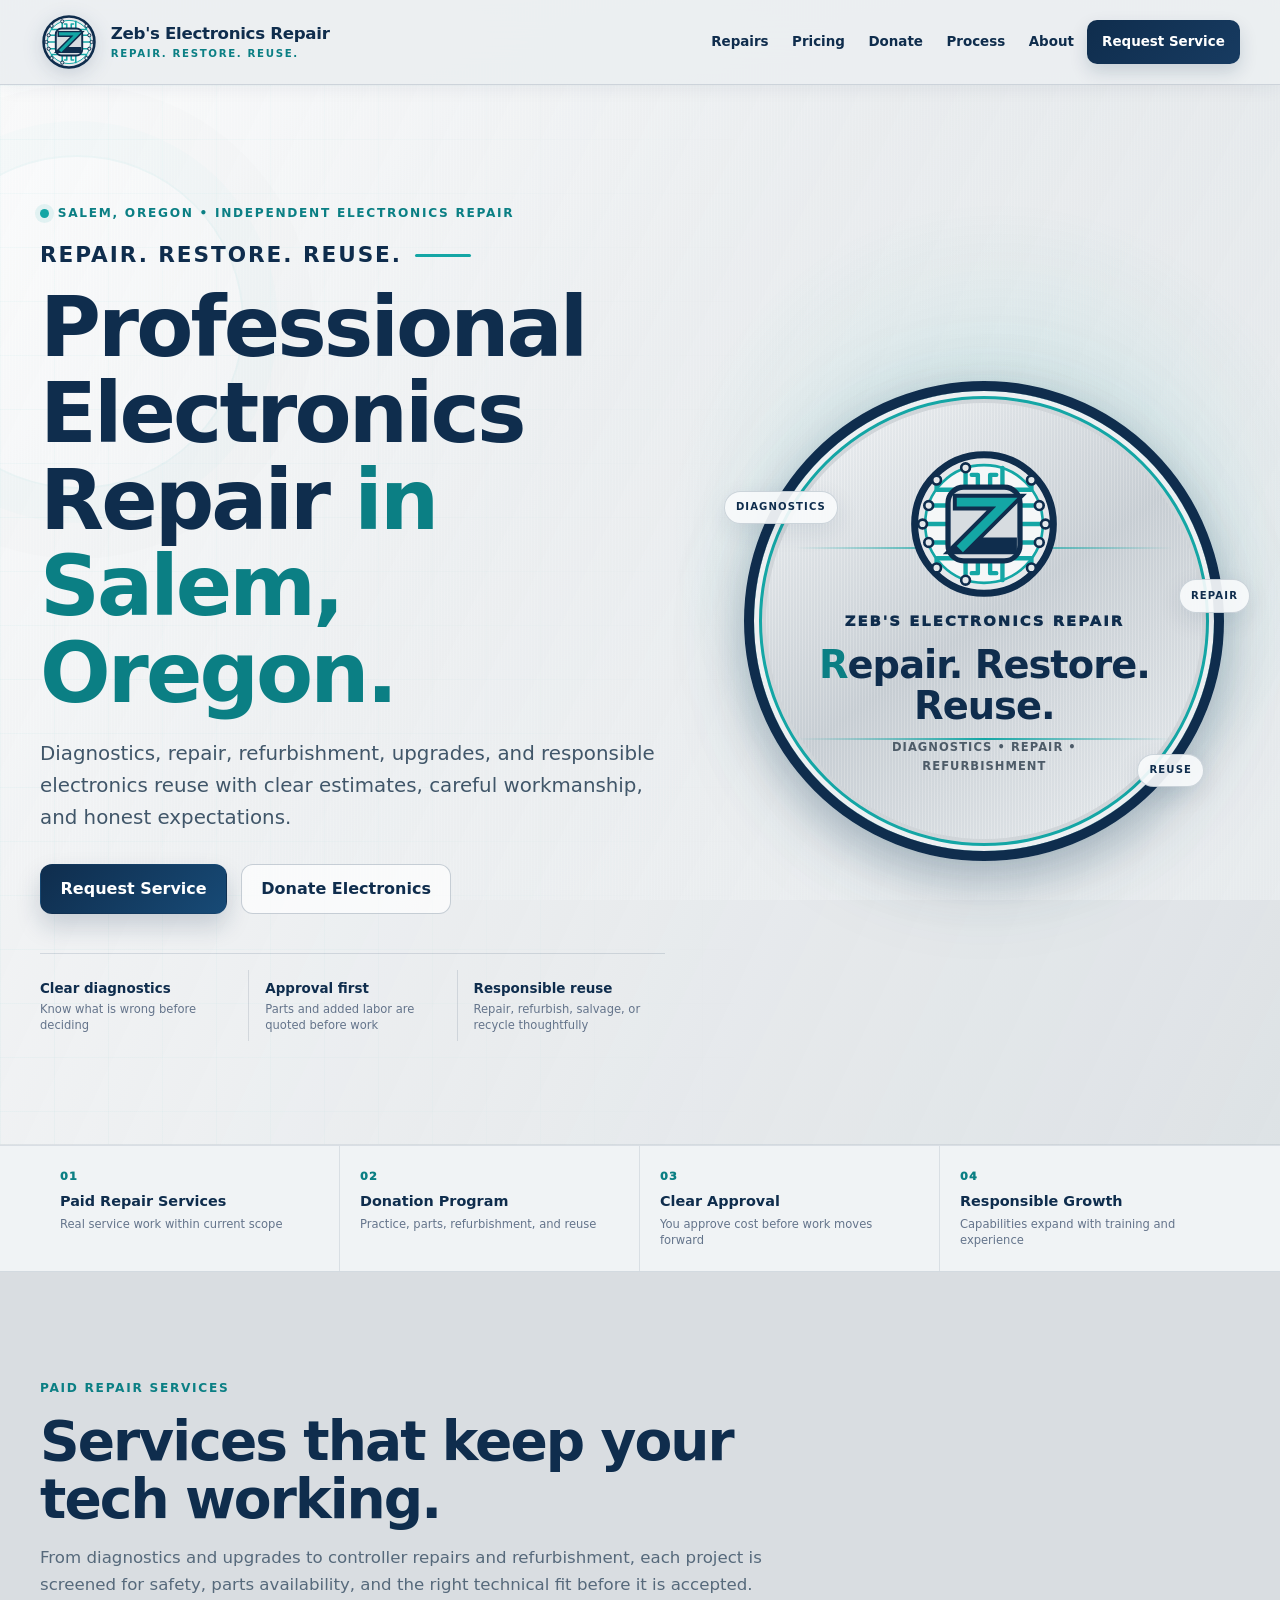
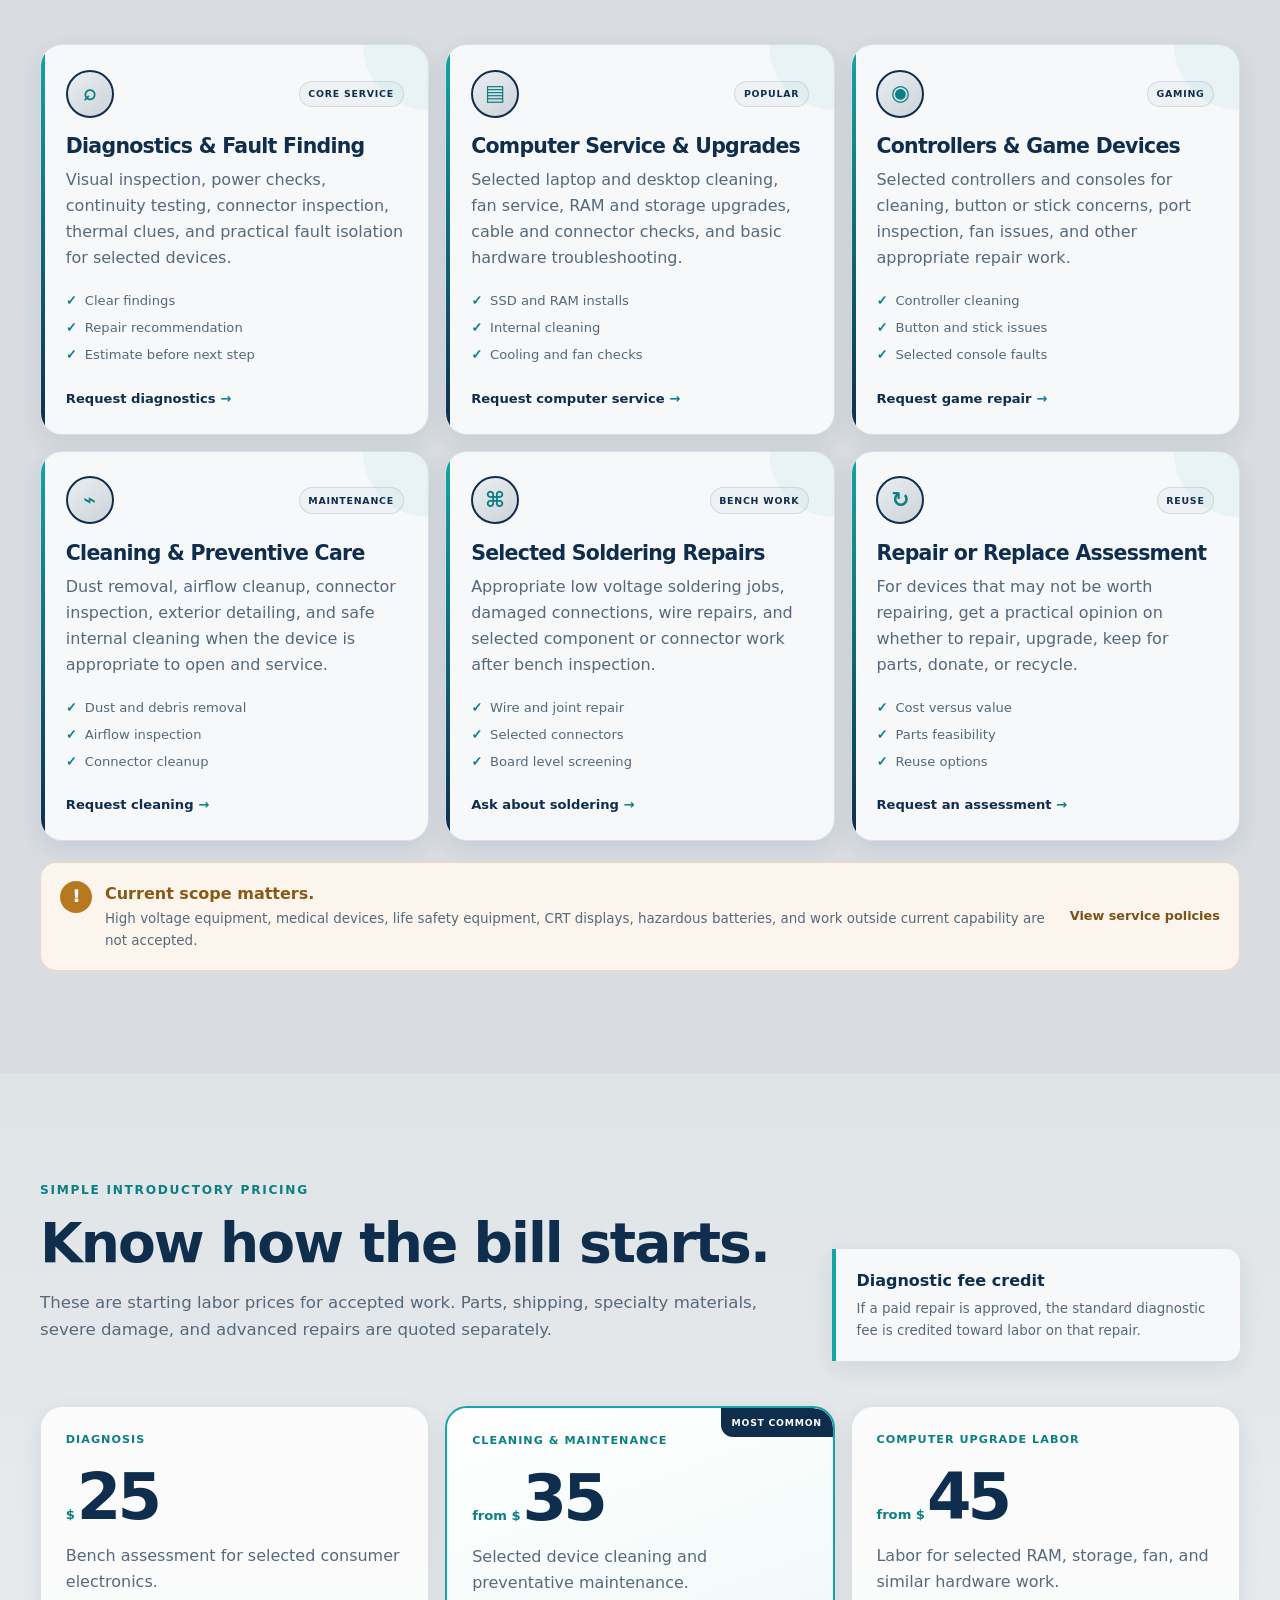
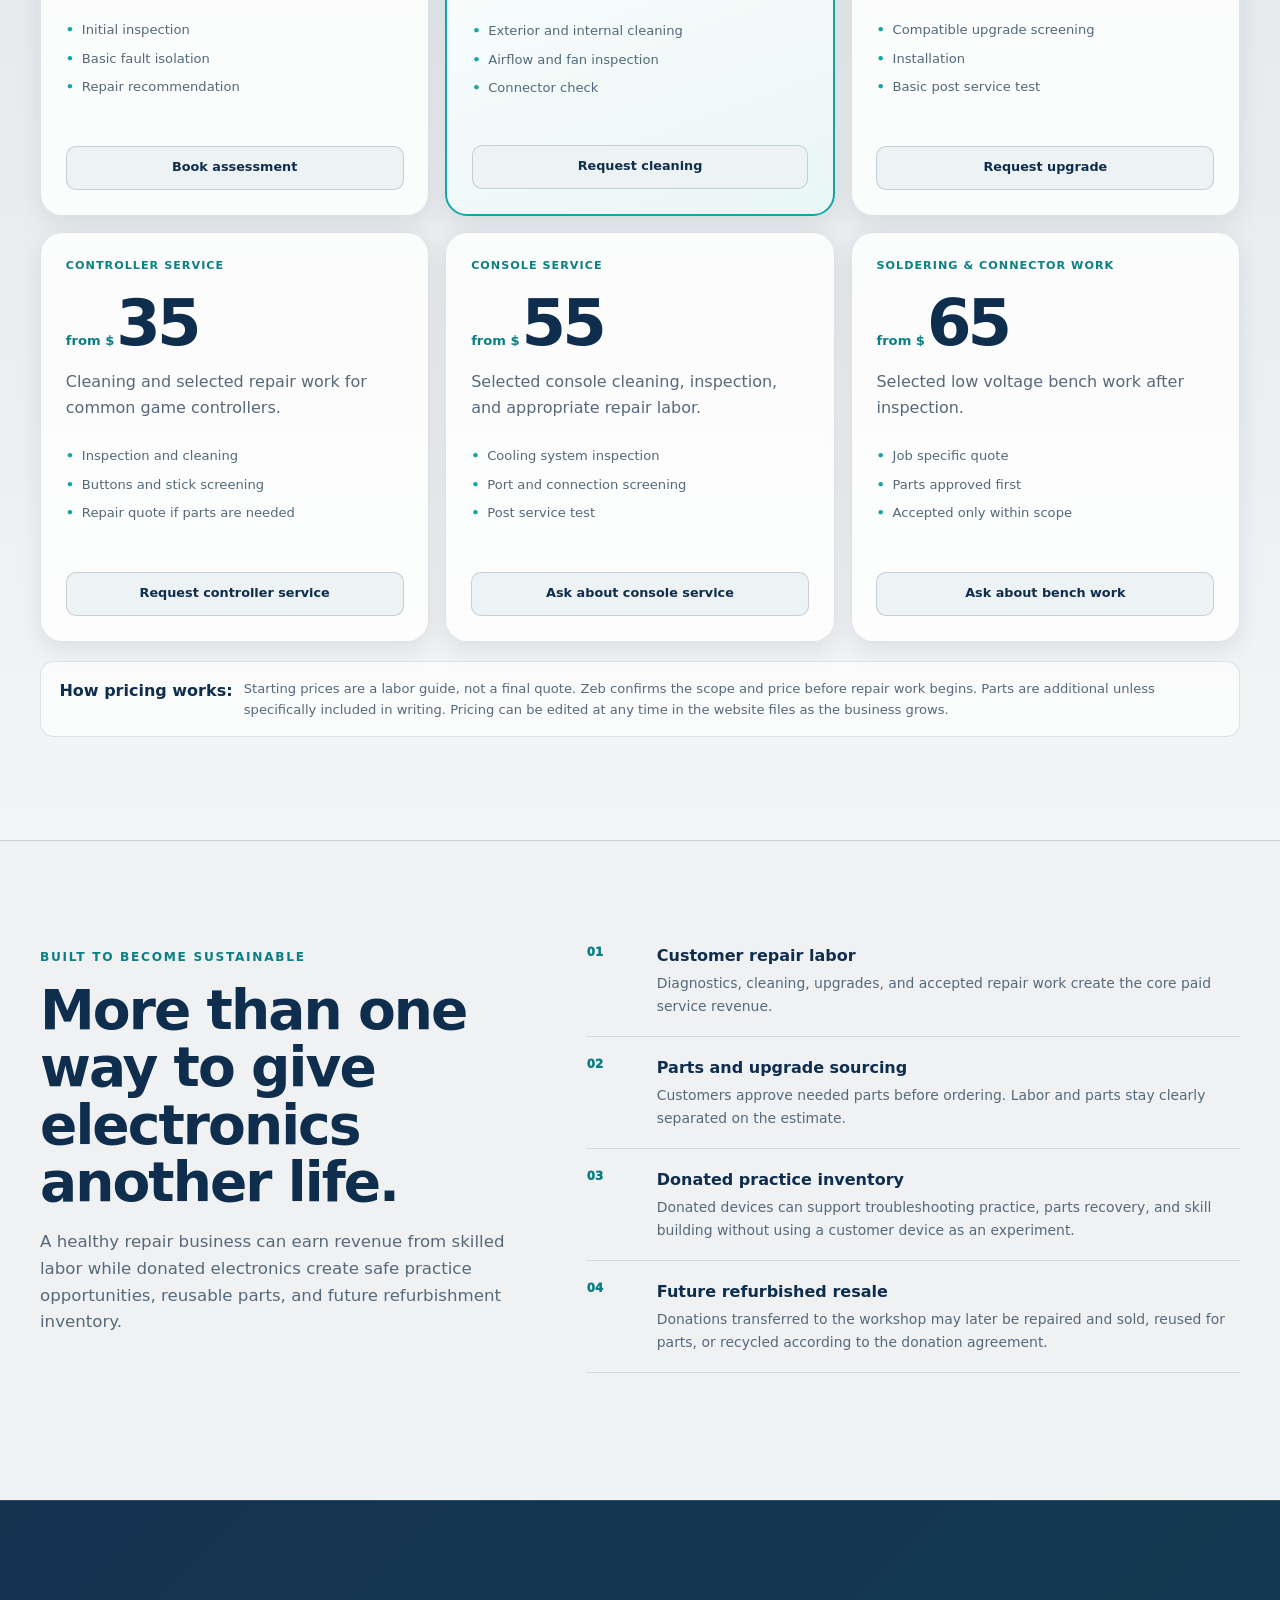
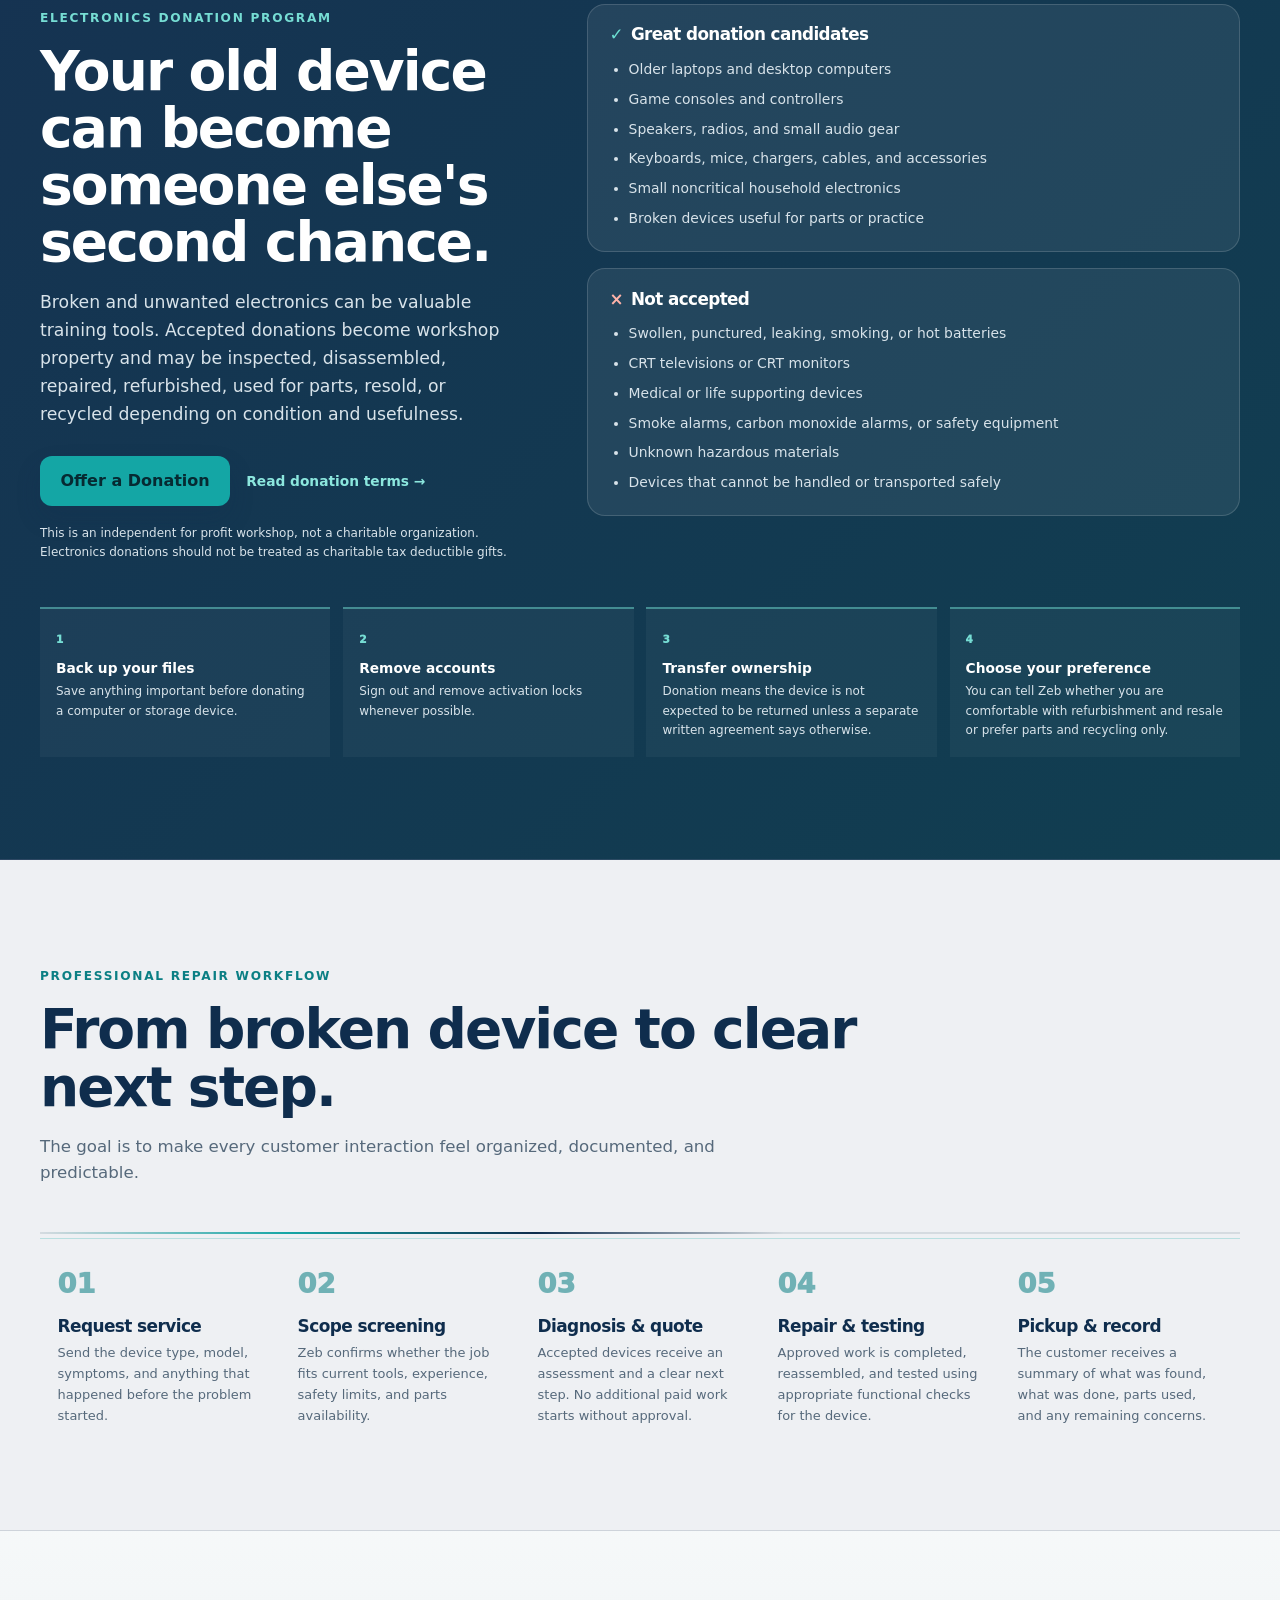
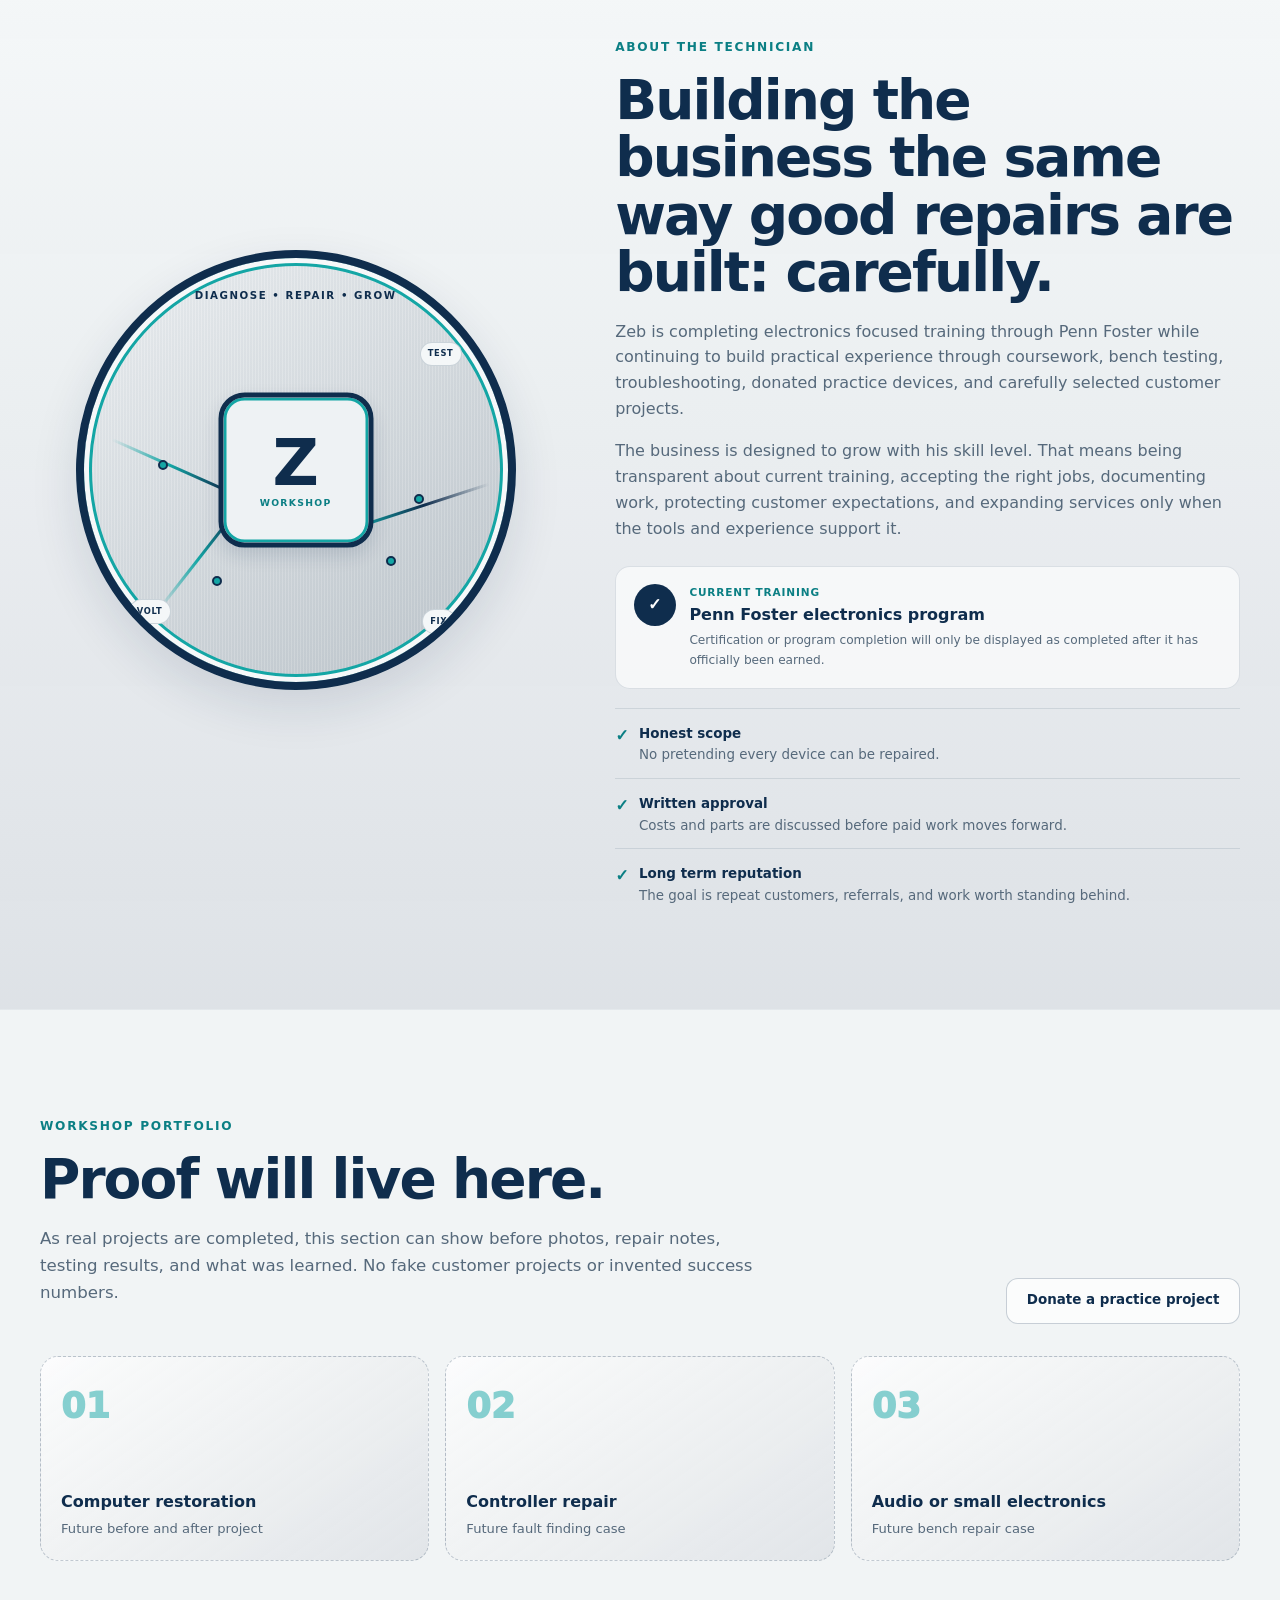
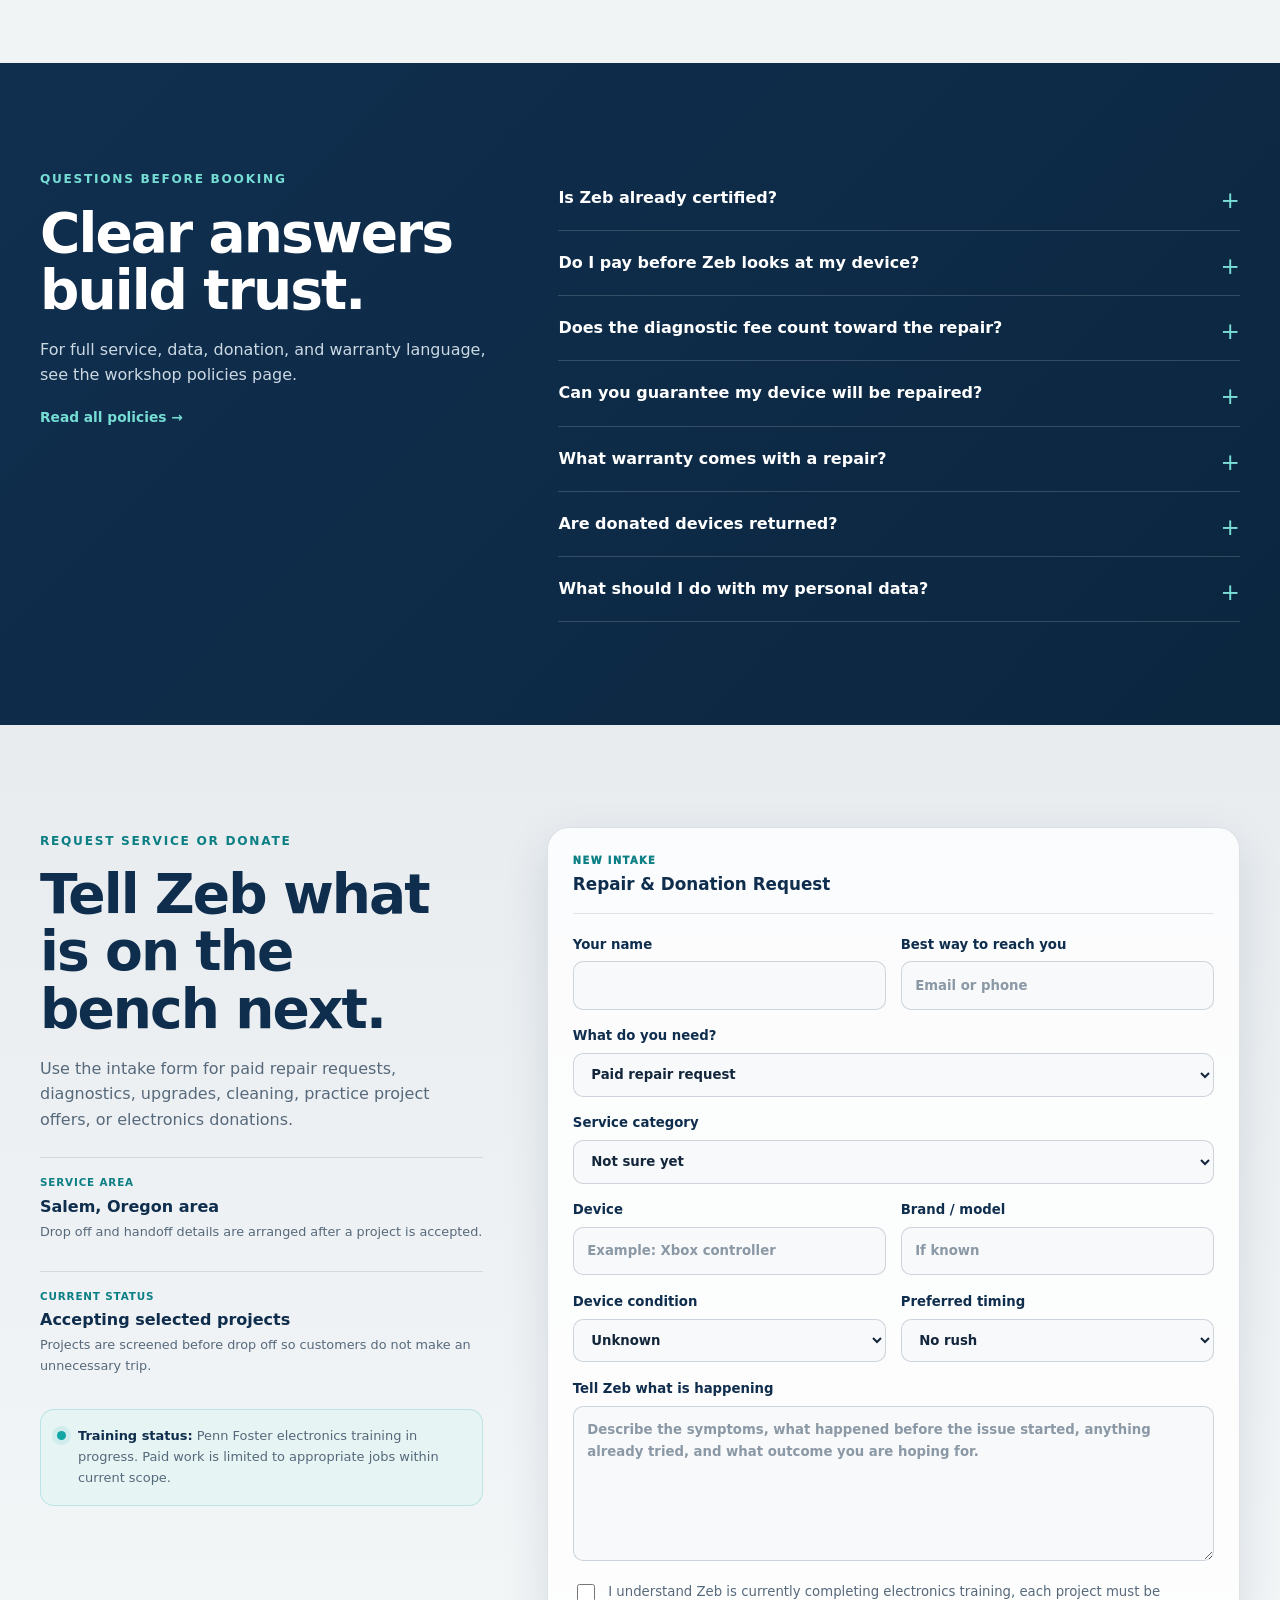
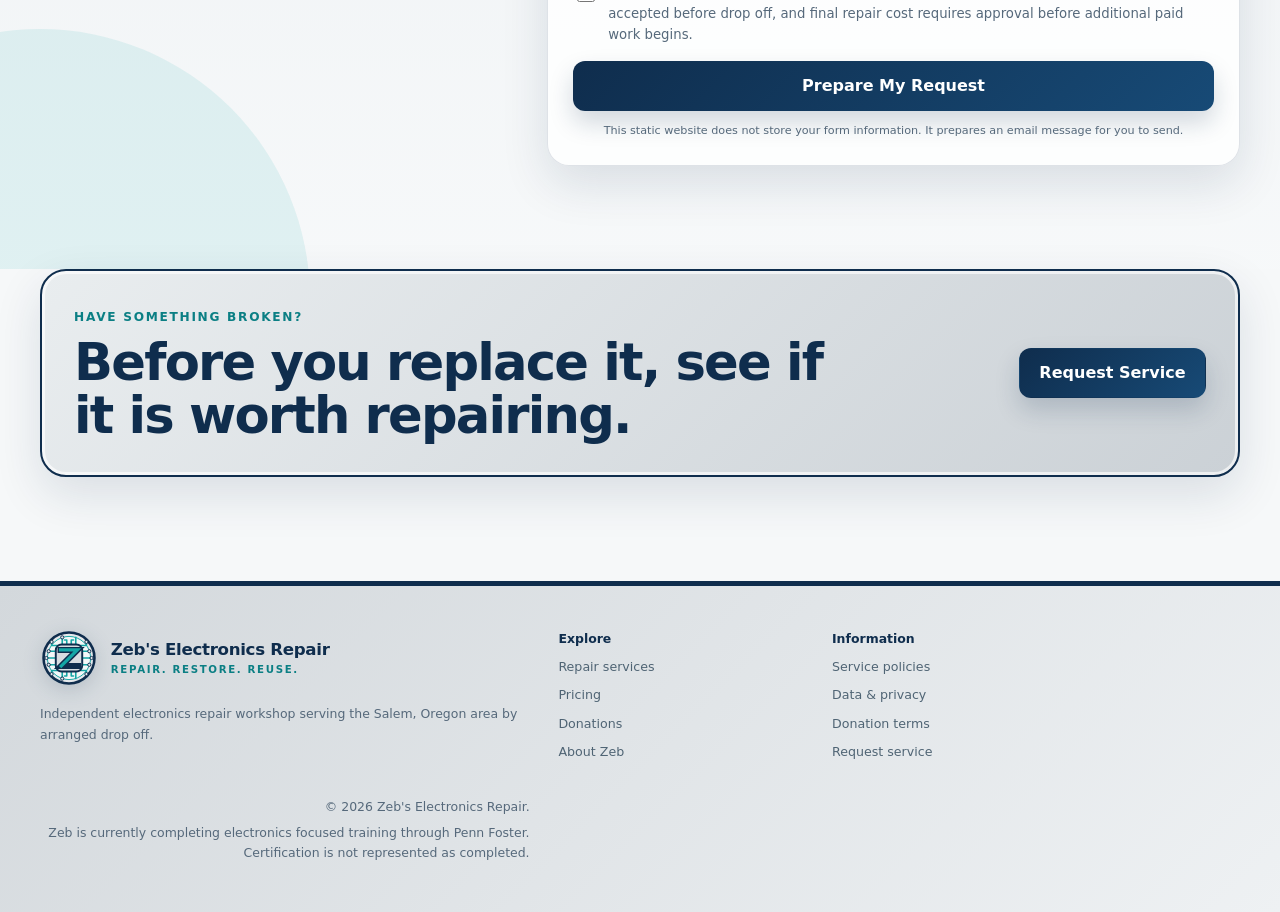
==== commit a711b5d7: "Add files via upload" ====
--- a/index.html
+++ b/index.html
@@ -1,17 +1,18 @@
-<!doctype html>
+<!DOCTYPE html>
+
 <html lang="en">
 <head>
-  <meta charset="utf-8" />
-  <meta name="viewport" content="width=device-width, initial-scale=1" />
-  <meta name="theme-color" content="#f4f7f8" />
-  <meta name="description" content="Professional electronics repair in Salem, Oregon. Diagnostics, repairs, upgrades, refurbishment, and responsible electronics reuse. Repair. Restore. Reuse." />
-  <meta property="og:title" content="Zeb's Electronics Repair" />
-  <meta property="og:description" content="Repair. Restore. Reuse. Paid electronics services plus a transparent electronics donation program." />
-  <meta property="og:type" content="website" />
-  <meta name="robots" content="index,follow" />
-  <title>Zeb's Electronics Repair | Repair. Restore. Reuse.</title>
-  <link rel="stylesheet" href="styles.css" />
-  <script type="application/ld+json">
+<meta charset="utf-8"/>
+<meta content="width=device-width, initial-scale=1" name="viewport"/>
+<meta content="#d9dde1" name="theme-color"/>
+<meta content="Professional electronics repair in Salem, Oregon. Diagnostics, repairs, upgrades, refurbishment, and responsible electronics reuse. Repair. Restore. Reuse." name="description"/>
+<meta content="Zeb's Electronics Repair" property="og:title"/>
+<meta content="Repair. Restore. Reuse. Paid electronics services plus a transparent electronics donation program." property="og:description"/>
+<meta content="website" property="og:type"/>
+<meta content="index,follow" name="robots"/>
+<title>Zeb's Electronics Repair | Repair. Restore. Reuse.</title>
+<link href="styles.css" rel="stylesheet"/>
+<script type="application/ld+json">
   {
     "@context": "https://schema.org",
     "@type": "LocalBusiness",
@@ -23,583 +24,597 @@
   </script>
 </head>
 <body>
-  <a class="skip-link" href="#main">Skip to content</a>
-
-  <header class="site-header" id="top">
-    <div class="container nav-wrap">
-      <a class="brand" href="#top" aria-label="Zeb's Electronics Repair home">
-        <span class="brand-mark brand-mark-image" aria-hidden="true"><svg class="brand-logo-svg" viewBox="0 0 120 120" xmlns="http://www.w3.org/2000/svg" aria-hidden="true"><defs><linearGradient id="zgrad-inline" x1="0" y1="0" x2="1" y2="1"><stop offset="0" stop-color="#14b8a6"/><stop offset="0.55" stop-color="#0f7890"/><stop offset="1" stop-color="#0f2d4d"/></linearGradient></defs><rect x="23" y="23" width="74" height="74" rx="18" fill="#f7f9fa" stroke="#0f2d4d" stroke-width="5"/><path d="M39 40h43L42 80h41" fill="none" stroke="url(#zgrad-inline)" stroke-width="13" stroke-linecap="square" stroke-linejoin="miter"/><g fill="none" stroke="#14b8a6" stroke-width="4" stroke-linecap="round"><path d="M49 23V12H38"/><path d="M61 23V8"/><path d="M73 23V12h11"/><path d="M49 97v11H38"/><path d="M61 97v15"/><path d="M73 97v11h11"/><path d="M23 48H11v-9"/><path d="M23 61H8"/><path d="M23 74H11v9"/><path d="M97 48h12v-9"/><path d="M97 61h15"/><path d="M97 74h12v9"/></g><g fill="#f7f9fa" stroke="#0f2d4d" stroke-width="3"><circle cx="38" cy="12" r="5"/><circle cx="61" cy="8" r="5"/><circle cx="84" cy="12" r="5"/><circle cx="38" cy="108" r="5"/><circle cx="61" cy="112" r="5"/><circle cx="84" cy="108" r="5"/><circle cx="11" cy="39" r="5"/><circle cx="8" cy="61" r="5"/><circle cx="11" cy="83" r="5"/><circle cx="109" cy="39" r="5"/><circle cx="112" cy="61" r="5"/><circle cx="109" cy="83" r="5"/></g></svg></span>
-        <span class="brand-copy">
-          <strong>Zeb's Electronics Repair</strong>
-          <small>Repair. Restore. Reuse.</small>
-        </span>
-      </a>
-
-      <button class="menu-button" type="button" aria-expanded="false" aria-controls="site-nav">
-        <span class="sr-only">Toggle navigation</span>
-        <span></span><span></span><span></span>
-      </button>
-
-      <nav class="site-nav" id="site-nav" aria-label="Primary navigation">
-        <a href="#services">Repairs</a>
-        <a href="#pricing">Pricing</a>
-        <a href="#donate">Donate</a>
-        <a href="#process">Process</a>
-        <a href="#about">About</a>
-        <a class="nav-cta" href="#contact">Request Service</a>
-      </nav>
-    </div>
-  </header>
-
-  <main id="main">
-    <section class="hero section-shell">
-      <div class="circuit-grid" aria-hidden="true"></div>
-      <div class="container hero-grid">
-        <div class="hero-copy reveal">
-          <p class="eyebrow"><span class="status-dot"></span> Salem, Oregon • Independent electronics repair</p>
-          <p class="hero-tagline">Repair. Restore. Reuse.</p>
-          <h1>Professional Electronics Repair <span>in Salem, Oregon.</span></h1>
-          <p class="hero-lead">
+<a class="skip-link" href="#main">Skip to content</a>
+<header class="site-header" id="top">
+<div class="container nav-wrap">
+<a aria-label="Zeb's Electronics Repair home" class="brand" href="#top">
+<span aria-hidden="true" class="brand-mark brand-mark-image"><svg aria-hidden="true" class="brand-logo-svg" viewbox="0 0 180 180" xmlns="http://www.w3.org/2000/svg">
+<circle cx="90" cy="90" fill="#e5e8eb" r="79" stroke="#0f2d4d" stroke-width="8"></circle>
+<circle cx="90" cy="90" fill="#f5f7f8" r="67" stroke="#14a6a5" stroke-width="3"></circle>
+<g fill="none" stroke="#14a6a5" stroke-linecap="round" stroke-linejoin="round" stroke-width="5">
+<path d="M55 51H36v-11"></path><path d="M69 47V26"></path><path d="M83 47V34h-7"></path>
+<path d="M125 51h19v-11"></path><path d="M111 47V26"></path><path d="M97 47V34h7"></path>
+<path d="M55 129H36v11"></path><path d="M69 133v21"></path><path d="M83 133v13h-7"></path>
+<path d="M125 129h19v11"></path><path d="M111 133v21"></path><path d="M97 133v13h7"></path>
+<path d="M48 69H27"></path><path d="M46 90H20"></path><path d="M48 111H27"></path>
+<path d="M132 69h21"></path><path d="M134 90h26"></path><path d="M132 111h21"></path>
+</g>
+<g fill="#e5e8eb" stroke="#0f2d4d" stroke-width="3">
+<circle cx="36" cy="40" r="5"></circle><circle cx="69" cy="26" r="5"></circle><circle cx="144" cy="40" r="5"></circle>
+<circle cx="36" cy="140" r="5"></circle><circle cx="69" cy="154" r="5"></circle><circle cx="144" cy="140" r="5"></circle>
+<circle cx="27" cy="69" r="5"></circle><circle cx="20" cy="90" r="5"></circle><circle cx="27" cy="111" r="5"></circle>
+<circle cx="153" cy="69" r="5"></circle><circle cx="160" cy="90" r="5"></circle><circle cx="153" cy="111" r="5"></circle>
+</g>
+<rect fill="#d7dce0" height="84" rx="18" stroke="#0f2d4d" stroke-width="6" width="82" x="49" y="48"></rect>
+<path d="M64 65h52L66 115h52" fill="none" stroke="#0f2d4d" stroke-linecap="square" stroke-linejoin="miter" stroke-width="19"></path>
+<path d="M64 65h52L66 115" fill="none" stroke="#14a6a5" stroke-linecap="square" stroke-linejoin="miter" stroke-width="10"></path>
+</svg></span>
+<span class="brand-copy">
+<strong>Zeb's Electronics Repair</strong>
+<small>Repair. Restore. Reuse.</small>
+</span>
+</a>
+<button aria-controls="site-nav" aria-expanded="false" class="menu-button" type="button">
+<span class="sr-only">Toggle navigation</span>
+<span></span><span></span><span></span>
+</button>
+<nav aria-label="Primary navigation" class="site-nav" id="site-nav">
+<a href="#services">Repairs</a>
+<a href="#pricing">Pricing</a>
+<a href="#donate">Donate</a>
+<a href="#process">Process</a>
+<a href="#about">About</a>
+<a class="nav-cta" href="#contact">Request Service</a>
+</nav>
+</div>
+</header>
+<main id="main">
+<section class="hero section-shell">
+<div aria-hidden="true" class="circuit-grid"></div>
+<div class="container hero-grid">
+<div class="hero-copy reveal">
+<p class="eyebrow"><span class="status-dot"></span> Salem, Oregon • Independent electronics repair</p>
+<p class="hero-tagline">Repair. Restore. Reuse.</p>
+<h1>Professional Electronics Repair <span>in Salem, Oregon.</span></h1>
+<p class="hero-lead">
             Diagnostics, repair, refurbishment, upgrades, and responsible electronics reuse with clear estimates, careful workmanship, and honest expectations.
           </p>
-          <div class="hero-actions">
-            <a class="button primary" href="#contact" data-intent="repair">Request Service</a>
-            <a class="button secondary" href="#donate">Donate Electronics</a>
-          </div>
-
-          <div class="hero-proof" aria-label="Business promises">
-            <div><strong>Clear diagnostics</strong><span>Know what is wrong before deciding</span></div>
-            <div><strong>Approval first</strong><span>Parts and added labor are quoted before work</span></div>
-            <div><strong>Responsible reuse</strong><span>Repair, refurbish, salvage, or recycle thoughtfully</span></div>
-          </div>
-        </div>
-
-        <div class="hero-panel reveal delay-1" aria-label="Repair Restore Reuse brand panel">
-          <div class="panel-glow" aria-hidden="true"></div>
-          <div class="brand-showcase">
-            <svg class="showcase-mark" viewBox="0 0 120 120" xmlns="http://www.w3.org/2000/svg" aria-hidden="true"><defs><linearGradient id="zgrad-inline" x1="0" y1="0" x2="1" y2="1"><stop offset="0" stop-color="#14b8a6"/><stop offset="0.55" stop-color="#0f7890"/><stop offset="1" stop-color="#0f2d4d"/></linearGradient></defs><rect x="23" y="23" width="74" height="74" rx="18" fill="#f7f9fa" stroke="#0f2d4d" stroke-width="5"/><path d="M39 40h43L42 80h41" fill="none" stroke="url(#zgrad-inline)" stroke-width="13" stroke-linecap="square" stroke-linejoin="miter"/><g fill="none" stroke="#14b8a6" stroke-width="4" stroke-linecap="round"><path d="M49 23V12H38"/><path d="M61 23V8"/><path d="M73 23V12h11"/><path d="M49 97v11H38"/><path d="M61 97v15"/><path d="M73 97v11h11"/><path d="M23 48H11v-9"/><path d="M23 61H8"/><path d="M23 74H11v9"/><path d="M97 48h12v-9"/><path d="M97 61h15"/><path d="M97 74h12v9"/></g><g fill="#f7f9fa" stroke="#0f2d4d" stroke-width="3"><circle cx="38" cy="12" r="5"/><circle cx="61" cy="8" r="5"/><circle cx="84" cy="12" r="5"/><circle cx="38" cy="108" r="5"/><circle cx="61" cy="112" r="5"/><circle cx="84" cy="108" r="5"/><circle cx="11" cy="39" r="5"/><circle cx="8" cy="61" r="5"/><circle cx="11" cy="83" r="5"/><circle cx="109" cy="39" r="5"/><circle cx="112" cy="61" r="5"/><circle cx="109" cy="83" r="5"/></g></svg>
-            <span class="showcase-kicker">ZEB'S ELECTRONICS REPAIR</span>
-            <h2>Repair.<br>Restore.<br><span>Reuse.</span></h2>
-            <p>Keep useful technology working longer through careful service and responsible second life solutions.</p>
-            <div class="showcase-services" aria-label="Core services">
-              <span>Diagnostics</span><span>Repairs</span><span>Refurbishment</span>
-            </div>
-          </div>
-          <div class="floating-chip chip-one">Computers</div>
-          <div class="floating-chip chip-two">Game Systems</div>
-          <div class="floating-chip chip-three">Refurbishment</div>
-        </div>
-      </div>
-    </section>
-
-    <section class="trust-strip" aria-label="Customer benefits">
-      <div class="container trust-grid">
-        <div><span>01</span><strong>Paid Repair Services</strong><small>Real service work within current scope</small></div>
-        <div><span>02</span><strong>Donation Program</strong><small>Practice, parts, refurbishment, and reuse</small></div>
-        <div><span>03</span><strong>Clear Approval</strong><small>You approve cost before work moves forward</small></div>
-        <div><span>04</span><strong>Responsible Growth</strong><small>Capabilities expand with training and experience</small></div>
-      </div>
-    </section>
-
-    <section class="section" id="services">
-      <div class="container">
-        <div class="section-heading reveal">
-          <p class="eyebrow">Paid repair services</p>
-          <h2>Services that keep your tech working.</h2>
-          <p>From diagnostics and upgrades to controller repairs and refurbishment, each project is screened for safety, parts availability, and the right technical fit before it is accepted.</p>
-        </div>
-
-        <div class="card-grid services-grid">
-          <article class="service-card reveal">
-            <div class="service-top"><span class="service-symbol" aria-hidden="true">⌕</span><span class="service-tag">Core service</span></div>
-            <h3>Diagnostics & Fault Finding</h3>
-            <p>Visual inspection, power checks, continuity testing, connector inspection, thermal clues, and practical fault isolation for selected devices.</p>
-            <ul class="mini-list">
-              <li>Clear findings</li><li>Repair recommendation</li><li>Estimate before next step</li>
-            </ul>
-            <a href="#contact" data-service="Diagnostic assessment">Request diagnostics <span>→</span></a>
-          </article>
-
-          <article class="service-card reveal delay-1">
-            <div class="service-top"><span class="service-symbol" aria-hidden="true">▤</span><span class="service-tag">Popular</span></div>
-            <h3>Computer Service & Upgrades</h3>
-            <p>Selected laptop and desktop cleaning, fan service, RAM and storage upgrades, cable and connector checks, and basic hardware troubleshooting.</p>
-            <ul class="mini-list">
-              <li>SSD and RAM installs</li><li>Internal cleaning</li><li>Cooling and fan checks</li>
-            </ul>
-            <a href="#contact" data-service="Computer service or upgrade">Request computer service <span>→</span></a>
-          </article>
-
-          <article class="service-card reveal delay-2">
-            <div class="service-top"><span class="service-symbol" aria-hidden="true">◉</span><span class="service-tag">Gaming</span></div>
-            <h3>Controllers & Game Devices</h3>
-            <p>Selected controllers and consoles for cleaning, button or stick concerns, port inspection, fan issues, and other appropriate repair work.</p>
-            <ul class="mini-list">
-              <li>Controller cleaning</li><li>Button and stick issues</li><li>Selected console faults</li>
-            </ul>
-            <a href="#contact" data-service="Controller or game device repair">Request game repair <span>→</span></a>
-          </article>
-
-          <article class="service-card reveal">
-            <div class="service-top"><span class="service-symbol" aria-hidden="true">⌁</span><span class="service-tag">Maintenance</span></div>
-            <h3>Cleaning & Preventive Care</h3>
-            <p>Dust removal, airflow cleanup, connector inspection, exterior detailing, and safe internal cleaning when the device is appropriate to open and service.</p>
-            <ul class="mini-list">
-              <li>Dust and debris removal</li><li>Airflow inspection</li><li>Connector cleanup</li>
-            </ul>
-            <a href="#contact" data-service="Cleaning and preventive care">Request cleaning <span>→</span></a>
-          </article>
-
-          <article class="service-card reveal delay-1">
-            <div class="service-top"><span class="service-symbol" aria-hidden="true">⌘</span><span class="service-tag">Bench work</span></div>
-            <h3>Selected Soldering Repairs</h3>
-            <p>Appropriate low voltage soldering jobs, damaged connections, wire repairs, and selected component or connector work after bench inspection.</p>
-            <ul class="mini-list">
-              <li>Wire and joint repair</li><li>Selected connectors</li><li>Board level screening</li>
-            </ul>
-            <a href="#contact" data-service="Selected soldering repair">Ask about soldering <span>→</span></a>
-          </article>
-
-          <article class="service-card reveal delay-2">
-            <div class="service-top"><span class="service-symbol" aria-hidden="true">↻</span><span class="service-tag">Reuse</span></div>
-            <h3>Repair or Replace Assessment</h3>
-            <p>For devices that may not be worth repairing, get a practical opinion on whether to repair, upgrade, keep for parts, donate, or recycle.</p>
-            <ul class="mini-list">
-              <li>Cost versus value</li><li>Parts feasibility</li><li>Reuse options</li>
-            </ul>
-            <a href="#contact" data-service="Repair or replace assessment">Request an assessment <span>→</span></a>
-          </article>
-        </div>
-
-        <div class="scope-banner reveal">
-          <div>
-            <span class="scope-icon" aria-hidden="true">!</span>
-            <div><strong>Current scope matters.</strong><p>High voltage equipment, medical devices, life safety equipment, CRT displays, hazardous batteries, and work outside current capability are not accepted.</p></div>
-          </div>
-          <a href="policies.html#scope">View service policies</a>
-        </div>
-      </div>
-    </section>
-
-    <section class="section pricing-section" id="pricing">
-      <div class="container">
-        <div class="pricing-head reveal">
-          <div class="section-heading compact">
-            <p class="eyebrow">Simple introductory pricing</p>
-            <h2>Know how the bill starts.</h2>
-            <p>These are starting labor prices for accepted work. Parts, shipping, specialty materials, severe damage, and advanced repairs are quoted separately.</p>
-          </div>
-          <div class="pricing-note">
-            <strong>Diagnostic fee credit</strong>
-            <p>If a paid repair is approved, the standard diagnostic fee is credited toward labor on that repair.</p>
-          </div>
-        </div>
-
-        <div class="price-grid">
-          <article class="price-card reveal">
-            <span class="price-label">Diagnosis</span>
-            <div class="price"><small>$</small><strong>25</strong></div>
-            <p>Bench assessment for selected consumer electronics.</p>
-            <ul><li>Initial inspection</li><li>Basic fault isolation</li><li>Repair recommendation</li></ul>
-            <a class="price-link" href="#contact" data-service="Diagnostic assessment">Book assessment</a>
-          </article>
-          <article class="price-card featured reveal delay-1">
-            <span class="popular-ribbon">Most common</span>
-            <span class="price-label">Cleaning & Maintenance</span>
-            <div class="price"><small>from $</small><strong>35</strong></div>
-            <p>Selected device cleaning and preventative maintenance.</p>
-            <ul><li>Exterior and internal cleaning</li><li>Airflow and fan inspection</li><li>Connector check</li></ul>
-            <a class="price-link" href="#contact" data-service="Cleaning and preventive care">Request cleaning</a>
-          </article>
-          <article class="price-card reveal delay-2">
-            <span class="price-label">Computer Upgrade Labor</span>
-            <div class="price"><small>from $</small><strong>45</strong></div>
-            <p>Labor for selected RAM, storage, fan, and similar hardware work.</p>
-            <ul><li>Compatible upgrade screening</li><li>Installation</li><li>Basic post service test</li></ul>
-            <a class="price-link" href="#contact" data-service="Computer service or upgrade">Request upgrade</a>
-          </article>
-          <article class="price-card reveal">
-            <span class="price-label">Controller Service</span>
-            <div class="price"><small>from $</small><strong>35</strong></div>
-            <p>Cleaning and selected repair work for common game controllers.</p>
-            <ul><li>Inspection and cleaning</li><li>Buttons and stick screening</li><li>Repair quote if parts are needed</li></ul>
-            <a class="price-link" href="#contact" data-service="Controller or game device repair">Request controller service</a>
-          </article>
-          <article class="price-card reveal delay-1">
-            <span class="price-label">Console Service</span>
-            <div class="price"><small>from $</small><strong>55</strong></div>
-            <p>Selected console cleaning, inspection, and appropriate repair labor.</p>
-            <ul><li>Cooling system inspection</li><li>Port and connection screening</li><li>Post service test</li></ul>
-            <a class="price-link" href="#contact" data-service="Controller or game device repair">Ask about console service</a>
-          </article>
-          <article class="price-card reveal delay-2">
-            <span class="price-label">Soldering & Connector Work</span>
-            <div class="price"><small>from $</small><strong>65</strong></div>
-            <p>Selected low voltage bench work after inspection.</p>
-            <ul><li>Job specific quote</li><li>Parts approved first</li><li>Accepted only within scope</li></ul>
-            <a class="price-link" href="#contact" data-service="Selected soldering repair">Ask about bench work</a>
-          </article>
-        </div>
-
-        <div class="pricing-disclaimer reveal">
-          <strong>How pricing works:</strong>
-          <p>Starting prices are a labor guide, not a final quote. Zeb confirms the scope and price before repair work begins. Parts are additional unless specifically included in writing. Pricing can be edited at any time in the website files as the business grows.</p>
-        </div>
-      </div>
-    </section>
-
-    <section class="section value-section">
-      <div class="container value-grid">
-        <div class="section-heading reveal">
-          <p class="eyebrow">Built to become sustainable</p>
-          <h2>More than one way to give electronics another life.</h2>
-          <p>A healthy repair business can earn revenue from skilled labor while donated electronics create safe practice opportunities, reusable parts, and future refurbishment inventory.</p>
-        </div>
-        <div class="value-stack reveal delay-1">
-          <article><span>01</span><div><strong>Customer repair labor</strong><p>Diagnostics, cleaning, upgrades, and accepted repair work create the core paid service revenue.</p></div></article>
-          <article><span>02</span><div><strong>Parts and upgrade sourcing</strong><p>Customers approve needed parts before ordering. Labor and parts stay clearly separated on the estimate.</p></div></article>
-          <article><span>03</span><div><strong>Donated practice inventory</strong><p>Donated devices can support troubleshooting practice, parts recovery, and skill building without using a customer device as an experiment.</p></div></article>
-          <article><span>04</span><div><strong>Future refurbished resale</strong><p>Donations transferred to the workshop may later be repaired and sold, reused for parts, or recycled according to the donation agreement.</p></div></article>
-        </div>
-      </div>
-    </section>
-
-    <section class="section donation-section" id="donate">
-      <div class="container donation-grid">
-        <div class="donation-copy reveal">
-          <p class="eyebrow">Electronics donation program</p>
-          <h2>Your old device can become someone else's second chance.</h2>
-          <p class="large-copy">
+<div class="hero-actions">
+<a class="button primary" data-intent="repair" href="#contact">Request Service</a>
+<a class="button secondary" href="#donate">Donate Electronics</a>
+</div>
+<div aria-label="Business promises" class="hero-proof">
+<div><strong>Clear diagnostics</strong><span>Know what is wrong before deciding</span></div>
+<div><strong>Approval first</strong><span>Parts and added labor are quoted before work</span></div>
+<div><strong>Responsible reuse</strong><span>Repair, refurbish, salvage, or recycle thoughtfully</span></div>
+</div>
+</div>
+<div aria-label="Repair Restore Reuse brand panel" class="hero-panel reveal delay-1">
+<div aria-hidden="true" class="panel-glow"></div>
+<div class="brand-showcase">
+<div class="emblem-ring">
+<svg aria-hidden="true" class="showcase-mark" viewbox="0 0 180 180" xmlns="http://www.w3.org/2000/svg">
+<circle cx="90" cy="90" fill="#e5e8eb" r="79" stroke="#0f2d4d" stroke-width="8"></circle>
+<circle cx="90" cy="90" fill="#f5f7f8" r="67" stroke="#14a6a5" stroke-width="3"></circle>
+<g fill="none" stroke="#14a6a5" stroke-linecap="round" stroke-linejoin="round" stroke-width="5">
+<path d="M55 51H36v-11"></path><path d="M69 47V26"></path><path d="M83 47V34h-7"></path>
+<path d="M125 51h19v-11"></path><path d="M111 47V26"></path><path d="M97 47V34h7"></path>
+<path d="M55 129H36v11"></path><path d="M69 133v21"></path><path d="M83 133v13h-7"></path>
+<path d="M125 129h19v11"></path><path d="M111 133v21"></path><path d="M97 133v13h7"></path>
+<path d="M48 69H27"></path><path d="M46 90H20"></path><path d="M48 111H27"></path>
+<path d="M132 69h21"></path><path d="M134 90h26"></path><path d="M132 111h21"></path>
+</g>
+<g fill="#e5e8eb" stroke="#0f2d4d" stroke-width="3">
+<circle cx="36" cy="40" r="5"></circle><circle cx="69" cy="26" r="5"></circle><circle cx="144" cy="40" r="5"></circle>
+<circle cx="36" cy="140" r="5"></circle><circle cx="69" cy="154" r="5"></circle><circle cx="144" cy="140" r="5"></circle>
+<circle cx="27" cy="69" r="5"></circle><circle cx="20" cy="90" r="5"></circle><circle cx="27" cy="111" r="5"></circle>
+<circle cx="153" cy="69" r="5"></circle><circle cx="160" cy="90" r="5"></circle><circle cx="153" cy="111" r="5"></circle>
+</g>
+<rect fill="#d7dce0" height="84" rx="18" stroke="#0f2d4d" stroke-width="6" width="82" x="49" y="48"></rect>
+<path d="M64 65h52L66 115h52" fill="none" stroke="#0f2d4d" stroke-linecap="square" stroke-linejoin="miter" stroke-width="19"></path>
+<path d="M64 65h52L66 115" fill="none" stroke="#14a6a5" stroke-linecap="square" stroke-linejoin="miter" stroke-width="10"></path>
+</svg>
+<span class="showcase-kicker">ZEB'S ELECTRONICS REPAIR</span>
+<strong class="emblem-tagline">Repair. Restore. Reuse.</strong>
+<span class="emblem-services">Diagnostics • Repair • Refurbishment</span>
+</div>
+</div>
+<div class="floating-chip chip-one">DIAGNOSTICS</div>
+<div class="floating-chip chip-two">REPAIR</div>
+<div class="floating-chip chip-three">REUSE</div>
+</div>
+</div>
+</section>
+<section aria-label="Customer benefits" class="trust-strip">
+<div class="container trust-grid">
+<div><span>01</span><strong>Paid Repair Services</strong><small>Real service work within current scope</small></div>
+<div><span>02</span><strong>Donation Program</strong><small>Practice, parts, refurbishment, and reuse</small></div>
+<div><span>03</span><strong>Clear Approval</strong><small>You approve cost before work moves forward</small></div>
+<div><span>04</span><strong>Responsible Growth</strong><small>Capabilities expand with training and experience</small></div>
+</div>
+</section>
+<section class="section" id="services">
+<div class="container">
+<div class="section-heading reveal">
+<p class="eyebrow">Paid repair services</p>
+<h2>Services that keep your tech working.</h2>
+<p>From diagnostics and upgrades to controller repairs and refurbishment, each project is screened for safety, parts availability, and the right technical fit before it is accepted.</p>
+</div>
+<div class="card-grid services-grid">
+<article class="service-card reveal">
+<div class="service-top"><span aria-hidden="true" class="service-symbol">⌕</span><span class="service-tag">Core service</span></div>
+<h3>Diagnostics &amp; Fault Finding</h3>
+<p>Visual inspection, power checks, continuity testing, connector inspection, thermal clues, and practical fault isolation for selected devices.</p>
+<ul class="mini-list">
+<li>Clear findings</li><li>Repair recommendation</li><li>Estimate before next step</li>
+</ul>
+<a data-service="Diagnostic assessment" href="#contact">Request diagnostics <span>→</span></a>
+</article>
+<article class="service-card reveal delay-1">
+<div class="service-top"><span aria-hidden="true" class="service-symbol">▤</span><span class="service-tag">Popular</span></div>
+<h3>Computer Service &amp; Upgrades</h3>
+<p>Selected laptop and desktop cleaning, fan service, RAM and storage upgrades, cable and connector checks, and basic hardware troubleshooting.</p>
+<ul class="mini-list">
+<li>SSD and RAM installs</li><li>Internal cleaning</li><li>Cooling and fan checks</li>
+</ul>
+<a data-service="Computer service or upgrade" href="#contact">Request computer service <span>→</span></a>
+</article>
+<article class="service-card reveal delay-2">
+<div class="service-top"><span aria-hidden="true" class="service-symbol">◉</span><span class="service-tag">Gaming</span></div>
+<h3>Controllers &amp; Game Devices</h3>
+<p>Selected controllers and consoles for cleaning, button or stick concerns, port inspection, fan issues, and other appropriate repair work.</p>
+<ul class="mini-list">
+<li>Controller cleaning</li><li>Button and stick issues</li><li>Selected console faults</li>
+</ul>
+<a data-service="Controller or game device repair" href="#contact">Request game repair <span>→</span></a>
+</article>
+<article class="service-card reveal">
+<div class="service-top"><span aria-hidden="true" class="service-symbol">⌁</span><span class="service-tag">Maintenance</span></div>
+<h3>Cleaning &amp; Preventive Care</h3>
+<p>Dust removal, airflow cleanup, connector inspection, exterior detailing, and safe internal cleaning when the device is appropriate to open and service.</p>
+<ul class="mini-list">
+<li>Dust and debris removal</li><li>Airflow inspection</li><li>Connector cleanup</li>
+</ul>
+<a data-service="Cleaning and preventive care" href="#contact">Request cleaning <span>→</span></a>
+</article>
+<article class="service-card reveal delay-1">
+<div class="service-top"><span aria-hidden="true" class="service-symbol">⌘</span><span class="service-tag">Bench work</span></div>
+<h3>Selected Soldering Repairs</h3>
+<p>Appropriate low voltage soldering jobs, damaged connections, wire repairs, and selected component or connector work after bench inspection.</p>
+<ul class="mini-list">
+<li>Wire and joint repair</li><li>Selected connectors</li><li>Board level screening</li>
+</ul>
+<a data-service="Selected soldering repair" href="#contact">Ask about soldering <span>→</span></a>
+</article>
+<article class="service-card reveal delay-2">
+<div class="service-top"><span aria-hidden="true" class="service-symbol">↻</span><span class="service-tag">Reuse</span></div>
+<h3>Repair or Replace Assessment</h3>
+<p>For devices that may not be worth repairing, get a practical opinion on whether to repair, upgrade, keep for parts, donate, or recycle.</p>
+<ul class="mini-list">
+<li>Cost versus value</li><li>Parts feasibility</li><li>Reuse options</li>
+</ul>
+<a data-service="Repair or replace assessment" href="#contact">Request an assessment <span>→</span></a>
+</article>
+</div>
+<div class="scope-banner reveal">
+<div>
+<span aria-hidden="true" class="scope-icon">!</span>
+<div><strong>Current scope matters.</strong><p>High voltage equipment, medical devices, life safety equipment, CRT displays, hazardous batteries, and work outside current capability are not accepted.</p></div>
+</div>
+<a href="policies.html#scope">View service policies</a>
+</div>
+</div>
+</section>
+<section class="section pricing-section" id="pricing">
+<div class="container">
+<div class="pricing-head reveal">
+<div class="section-heading compact">
+<p class="eyebrow">Simple introductory pricing</p>
+<h2>Know how the bill starts.</h2>
+<p>These are starting labor prices for accepted work. Parts, shipping, specialty materials, severe damage, and advanced repairs are quoted separately.</p>
+</div>
+<div class="pricing-note">
+<strong>Diagnostic fee credit</strong>
+<p>If a paid repair is approved, the standard diagnostic fee is credited toward labor on that repair.</p>
+</div>
+</div>
+<div class="price-grid">
+<article class="price-card reveal">
+<span class="price-label">Diagnosis</span>
+<div class="price"><small>$</small><strong>25</strong></div>
+<p>Bench assessment for selected consumer electronics.</p>
+<ul><li>Initial inspection</li><li>Basic fault isolation</li><li>Repair recommendation</li></ul>
+<a class="price-link" data-service="Diagnostic assessment" href="#contact">Book assessment</a>
+</article>
+<article class="price-card featured reveal delay-1">
+<span class="popular-ribbon">Most common</span>
+<span class="price-label">Cleaning &amp; Maintenance</span>
+<div class="price"><small>from $</small><strong>35</strong></div>
+<p>Selected device cleaning and preventative maintenance.</p>
+<ul><li>Exterior and internal cleaning</li><li>Airflow and fan inspection</li><li>Connector check</li></ul>
+<a class="price-link" data-service="Cleaning and preventive care" href="#contact">Request cleaning</a>
+</article>
+<article class="price-card reveal delay-2">
+<span class="price-label">Computer Upgrade Labor</span>
+<div class="price"><small>from $</small><strong>45</strong></div>
+<p>Labor for selected RAM, storage, fan, and similar hardware work.</p>
+<ul><li>Compatible upgrade screening</li><li>Installation</li><li>Basic post service test</li></ul>
+<a class="price-link" data-service="Computer service or upgrade" href="#contact">Request upgrade</a>
+</article>
+<article class="price-card reveal">
+<span class="price-label">Controller Service</span>
+<div class="price"><small>from $</small><strong>35</strong></div>
+<p>Cleaning and selected repair work for common game controllers.</p>
+<ul><li>Inspection and cleaning</li><li>Buttons and stick screening</li><li>Repair quote if parts are needed</li></ul>
+<a class="price-link" data-service="Controller or game device repair" href="#contact">Request controller service</a>
+</article>
+<article class="price-card reveal delay-1">
+<span class="price-label">Console Service</span>
+<div class="price"><small>from $</small><strong>55</strong></div>
+<p>Selected console cleaning, inspection, and appropriate repair labor.</p>
+<ul><li>Cooling system inspection</li><li>Port and connection screening</li><li>Post service test</li></ul>
+<a class="price-link" data-service="Controller or game device repair" href="#contact">Ask about console service</a>
+</article>
+<article class="price-card reveal delay-2">
+<span class="price-label">Soldering &amp; Connector Work</span>
+<div class="price"><small>from $</small><strong>65</strong></div>
+<p>Selected low voltage bench work after inspection.</p>
+<ul><li>Job specific quote</li><li>Parts approved first</li><li>Accepted only within scope</li></ul>
+<a class="price-link" data-service="Selected soldering repair" href="#contact">Ask about bench work</a>
+</article>
+</div>
+<div class="pricing-disclaimer reveal">
+<strong>How pricing works:</strong>
+<p>Starting prices are a labor guide, not a final quote. Zeb confirms the scope and price before repair work begins. Parts are additional unless specifically included in writing. Pricing can be edited at any time in the website files as the business grows.</p>
+</div>
+</div>
+</section>
+<section class="section value-section">
+<div class="container value-grid">
+<div class="section-heading reveal">
+<p class="eyebrow">Built to become sustainable</p>
+<h2>More than one way to give electronics another life.</h2>
+<p>A healthy repair business can earn revenue from skilled labor while donated electronics create safe practice opportunities, reusable parts, and future refurbishment inventory.</p>
+</div>
+<div class="value-stack reveal delay-1">
+<article><span>01</span><div><strong>Customer repair labor</strong><p>Diagnostics, cleaning, upgrades, and accepted repair work create the core paid service revenue.</p></div></article>
+<article><span>02</span><div><strong>Parts and upgrade sourcing</strong><p>Customers approve needed parts before ordering. Labor and parts stay clearly separated on the estimate.</p></div></article>
+<article><span>03</span><div><strong>Donated practice inventory</strong><p>Donated devices can support troubleshooting practice, parts recovery, and skill building without using a customer device as an experiment.</p></div></article>
+<article><span>04</span><div><strong>Future refurbished resale</strong><p>Donations transferred to the workshop may later be repaired and sold, reused for parts, or recycled according to the donation agreement.</p></div></article>
+</div>
+</div>
+</section>
+<section class="section donation-section" id="donate">
+<div class="container donation-grid">
+<div class="donation-copy reveal">
+<p class="eyebrow">Electronics donation program</p>
+<h2>Your old device can become someone else's second chance.</h2>
+<p class="large-copy">
             Broken and unwanted electronics can be valuable training tools. Accepted donations become workshop property and may be inspected, disassembled, repaired, refurbished, used for parts, resold, or recycled depending on condition and usefulness.
           </p>
-          <div class="donation-actions">
-            <a class="button primary" href="#contact" data-intent="donation">Offer a Donation</a>
-            <a class="text-link" href="policies.html#donations">Read donation terms <span>→</span></a>
-          </div>
-          <p class="small-print">This is an independent for profit workshop, not a charitable organization. Electronics donations should not be treated as charitable tax deductible gifts.</p>
-        </div>
-
-        <div class="donation-cards reveal delay-1">
-          <div class="donation-card good">
-            <h3><span aria-hidden="true">✓</span> Great donation candidates</h3>
-            <ul>
-              <li>Older laptops and desktop computers</li>
-              <li>Game consoles and controllers</li>
-              <li>Speakers, radios, and small audio gear</li>
-              <li>Keyboards, mice, chargers, cables, and accessories</li>
-              <li>Small noncritical household electronics</li>
-              <li>Broken devices useful for parts or practice</li>
-            </ul>
-          </div>
-
-          <div class="donation-card avoid">
-            <h3><span aria-hidden="true">×</span> Not accepted</h3>
-            <ul>
-              <li>Swollen, punctured, leaking, smoking, or hot batteries</li>
-              <li>CRT televisions or CRT monitors</li>
-              <li>Medical or life supporting devices</li>
-              <li>Smoke alarms, carbon monoxide alarms, or safety equipment</li>
-              <li>Unknown hazardous materials</li>
-              <li>Devices that cannot be handled or transported safely</li>
-            </ul>
-          </div>
-        </div>
-      </div>
-
-      <div class="container donation-rules reveal">
-        <div><span>1</span><strong>Back up your files</strong><p>Save anything important before donating a computer or storage device.</p></div>
-        <div><span>2</span><strong>Remove accounts</strong><p>Sign out and remove activation locks whenever possible.</p></div>
-        <div><span>3</span><strong>Transfer ownership</strong><p>Donation means the device is not expected to be returned unless a separate written agreement says otherwise.</p></div>
-        <div><span>4</span><strong>Choose your preference</strong><p>You can tell Zeb whether you are comfortable with refurbishment and resale or prefer parts and recycling only.</p></div>
-      </div>
-    </section>
-
-    <section class="section process-section" id="process">
-      <div class="container">
-        <div class="section-heading reveal">
-          <p class="eyebrow">Professional repair workflow</p>
-          <h2>From broken device to clear next step.</h2>
-          <p>The goal is to make every customer interaction feel organized, documented, and predictable.</p>
-        </div>
-
-        <div class="process-line reveal" aria-hidden="true"><span></span></div>
-        <div class="process-grid five">
-          <article class="process-step reveal">
-            <span>01</span><h3>Request service</h3><p>Send the device type, model, symptoms, and anything that happened before the problem started.</p>
-          </article>
-          <article class="process-step reveal delay-1">
-            <span>02</span><h3>Scope screening</h3><p>Zeb confirms whether the job fits current tools, experience, safety limits, and parts availability.</p>
-          </article>
-          <article class="process-step reveal delay-2">
-            <span>03</span><h3>Diagnosis & quote</h3><p>Accepted devices receive an assessment and a clear next step. No additional paid work starts without approval.</p>
-          </article>
-          <article class="process-step reveal delay-3">
-            <span>04</span><h3>Repair & testing</h3><p>Approved work is completed, reassembled, and tested using appropriate functional checks for the device.</p>
-          </article>
-          <article class="process-step reveal delay-4">
-            <span>05</span><h3>Pickup & record</h3><p>The customer receives a summary of what was found, what was done, parts used, and any remaining concerns.</p>
-          </article>
-        </div>
-      </div>
-    </section>
-
-    <section class="section about-section" id="about">
-      <div class="container about-grid">
-        <div class="about-visual reveal" aria-hidden="true">
-          <div class="board">
-            <span class="board-title">DIAGNOSE • REPAIR • GROW</span>
-            <span class="trace t1"></span><span class="trace t2"></span><span class="trace t3"></span>
-            <span class="node n1"></span><span class="node n2"></span><span class="node n3"></span><span class="node n4"></span>
-            <div class="chip-core"><strong>Z</strong><small>WORKSHOP</small></div>
-            <span class="board-chip bc1">VOLT</span><span class="board-chip bc2">TEST</span><span class="board-chip bc3">FIX</span>
-          </div>
-        </div>
-
-        <div class="about-copy reveal delay-1">
-          <p class="eyebrow">About the technician</p>
-          <h2>Building the business the same way good repairs are built: carefully.</h2>
-          <p>
+<div class="donation-actions">
+<a class="button primary" data-intent="donation" href="#contact">Offer a Donation</a>
+<a class="text-link" href="policies.html#donations">Read donation terms <span>→</span></a>
+</div>
+<p class="small-print">This is an independent for profit workshop, not a charitable organization. Electronics donations should not be treated as charitable tax deductible gifts.</p>
+</div>
+<div class="donation-cards reveal delay-1">
+<div class="donation-card good">
+<h3><span aria-hidden="true">✓</span> Great donation candidates</h3>
+<ul>
+<li>Older laptops and desktop computers</li>
+<li>Game consoles and controllers</li>
+<li>Speakers, radios, and small audio gear</li>
+<li>Keyboards, mice, chargers, cables, and accessories</li>
+<li>Small noncritical household electronics</li>
+<li>Broken devices useful for parts or practice</li>
+</ul>
+</div>
+<div class="donation-card avoid">
+<h3><span aria-hidden="true">×</span> Not accepted</h3>
+<ul>
+<li>Swollen, punctured, leaking, smoking, or hot batteries</li>
+<li>CRT televisions or CRT monitors</li>
+<li>Medical or life supporting devices</li>
+<li>Smoke alarms, carbon monoxide alarms, or safety equipment</li>
+<li>Unknown hazardous materials</li>
+<li>Devices that cannot be handled or transported safely</li>
+</ul>
+</div>
+</div>
+</div>
+<div class="container donation-rules reveal">
+<div><span>1</span><strong>Back up your files</strong><p>Save anything important before donating a computer or storage device.</p></div>
+<div><span>2</span><strong>Remove accounts</strong><p>Sign out and remove activation locks whenever possible.</p></div>
+<div><span>3</span><strong>Transfer ownership</strong><p>Donation means the device is not expected to be returned unless a separate written agreement says otherwise.</p></div>
+<div><span>4</span><strong>Choose your preference</strong><p>You can tell Zeb whether you are comfortable with refurbishment and resale or prefer parts and recycling only.</p></div>
+</div>
+</section>
+<section class="section process-section" id="process">
+<div class="container">
+<div class="section-heading reveal">
+<p class="eyebrow">Professional repair workflow</p>
+<h2>From broken device to clear next step.</h2>
+<p>The goal is to make every customer interaction feel organized, documented, and predictable.</p>
+</div>
+<div aria-hidden="true" class="process-line reveal"><span></span></div>
+<div class="process-grid five">
+<article class="process-step reveal">
+<span>01</span><h3>Request service</h3><p>Send the device type, model, symptoms, and anything that happened before the problem started.</p>
+</article>
+<article class="process-step reveal delay-1">
+<span>02</span><h3>Scope screening</h3><p>Zeb confirms whether the job fits current tools, experience, safety limits, and parts availability.</p>
+</article>
+<article class="process-step reveal delay-2">
+<span>03</span><h3>Diagnosis &amp; quote</h3><p>Accepted devices receive an assessment and a clear next step. No additional paid work starts without approval.</p>
+</article>
+<article class="process-step reveal delay-3">
+<span>04</span><h3>Repair &amp; testing</h3><p>Approved work is completed, reassembled, and tested using appropriate functional checks for the device.</p>
+</article>
+<article class="process-step reveal delay-4">
+<span>05</span><h3>Pickup &amp; record</h3><p>The customer receives a summary of what was found, what was done, parts used, and any remaining concerns.</p>
+</article>
+</div>
+</div>
+</section>
+<section class="section about-section" id="about">
+<div class="container about-grid">
+<div aria-hidden="true" class="about-visual reveal">
+<div class="board">
+<span class="board-title">DIAGNOSE • REPAIR • GROW</span>
+<span class="trace t1"></span><span class="trace t2"></span><span class="trace t3"></span>
+<span class="node n1"></span><span class="node n2"></span><span class="node n3"></span><span class="node n4"></span>
+<div class="chip-core"><strong>Z</strong><small>WORKSHOP</small></div>
+<span class="board-chip bc1">VOLT</span><span class="board-chip bc2">TEST</span><span class="board-chip bc3">FIX</span>
+</div>
+</div>
+<div class="about-copy reveal delay-1">
+<p class="eyebrow">About the technician</p>
+<h2>Building the business the same way good repairs are built: carefully.</h2>
+<p>
             Zeb is completing electronics focused training through Penn Foster while continuing to build practical experience through coursework, bench testing, troubleshooting, donated practice devices, and carefully selected customer projects.
           </p>
-          <p>
+<p>
             The business is designed to grow with his skill level. That means being transparent about current training, accepting the right jobs, documenting work, protecting customer expectations, and expanding services only when the tools and experience support it.
           </p>
-          <div class="credential-card">
-            <div class="credential-icon" aria-hidden="true">✓</div>
-            <div><span>Current training</span><strong>Penn Foster electronics program</strong><p>Certification or program completion will only be displayed as completed after it has officially been earned.</p></div>
-          </div>
-          <div class="about-points">
-            <div><span>✓</span><p><strong>Honest scope</strong><br />No pretending every device can be repaired.</p></div>
-            <div><span>✓</span><p><strong>Written approval</strong><br />Costs and parts are discussed before paid work moves forward.</p></div>
-            <div><span>✓</span><p><strong>Long term reputation</strong><br />The goal is repeat customers, referrals, and work worth standing behind.</p></div>
-          </div>
-        </div>
-      </div>
-    </section>
-
-    <section class="section project-section" id="projects">
-      <div class="container">
-        <div class="project-header reveal">
-          <div class="section-heading compact">
-            <p class="eyebrow">Workshop portfolio</p>
-            <h2>Proof will live here.</h2>
-            <p>As real projects are completed, this section can show before photos, repair notes, testing results, and what was learned. No fake customer projects or invented success numbers.</p>
-          </div>
-          <a class="button secondary small-button" href="#contact" data-intent="donation">Donate a practice project</a>
-        </div>
-        <div class="project-grid">
-          <article class="project-placeholder reveal"><span>01</span><div><strong>Computer restoration</strong><p>Future before and after project</p></div></article>
-          <article class="project-placeholder reveal delay-1"><span>02</span><div><strong>Controller repair</strong><p>Future fault finding case</p></div></article>
-          <article class="project-placeholder reveal delay-2"><span>03</span><div><strong>Audio or small electronics</strong><p>Future bench repair case</p></div></article>
-        </div>
-      </div>
-    </section>
-
-    <section class="section faq-section" id="faq">
-      <div class="container faq-grid">
-        <div class="section-heading reveal">
-          <p class="eyebrow">Questions before booking</p>
-          <h2>Clear answers build trust.</h2>
-          <p>For full service, data, donation, and warranty language, see the workshop policies page.</p>
-          <a class="text-link" href="policies.html">Read all policies <span>→</span></a>
-        </div>
-        <div class="accordion reveal delay-1">
-          <details>
-            <summary>Is Zeb already certified?</summary>
-            <p>No. He is currently completing his Penn Foster training. The site intentionally identifies that status and will only show the credential as completed after it is officially earned.</p>
-          </details>
-          <details>
-            <summary>Do I pay before Zeb looks at my device?</summary>
-            <p>For accepted paid repair work, the standard diagnostic fee covers the initial bench assessment. Any additional labor or parts are discussed before moving forward.</p>
-          </details>
-          <details>
-            <summary>Does the diagnostic fee count toward the repair?</summary>
-            <p>Yes. Under the introductory pricing shown on this site, the standard diagnostic fee is credited toward labor when the recommended paid repair is approved.</p>
-          </details>
-          <details>
-            <summary>Can you guarantee my device will be repaired?</summary>
-            <p>No repair shop can promise a successful repair before diagnosis. Some devices have hidden damage, unavailable parts, previous repair damage, or faults that make repair impractical. You receive the findings and next step before additional work is approved.</p>
-          </details>
-          <details>
-            <summary>What warranty comes with a repair?</summary>
-            <p>Any workmanship or part warranty that applies to a specific repair should be written on the estimate or final service record. Warranty coverage should never be assumed for unrelated faults, physical damage, liquid damage, customer supplied parts, or a different failure.</p>
-          </details>
-          <details>
-            <summary>Are donated devices returned?</summary>
-            <p>Normally, no. An accepted donation transfers ownership to the workshop unless a separate written agreement says otherwise. It may be used for training, parts, refurbishment, resale, or recycling.</p>
-          </details>
-          <details>
-            <summary>What should I do with my personal data?</summary>
-            <p>Back up important data before service and remove sensitive information before donation whenever possible. Repair work can involve drive access, operating system access, replacement parts, resets, or failures that create a risk of data loss.</p>
-          </details>
-        </div>
-      </div>
-    </section>
-
-    <section class="section contact-section" id="contact">
-      <div class="container contact-grid">
-        <div class="contact-copy reveal">
-          <p class="eyebrow">Request service or donate</p>
-          <h2>Tell Zeb what is on the bench next.</h2>
-          <p>Use the intake form for paid repair requests, diagnostics, upgrades, cleaning, practice project offers, or electronics donations.</p>
-
-          <div class="contact-cards">
-            <div><span>Service area</span><strong>Salem, Oregon area</strong><p>Drop off and handoff details are arranged after a project is accepted.</p></div>
-            <div><span>Current status</span><strong>Accepting selected projects</strong><p>Projects are screened before drop off so customers do not make an unnecessary trip.</p></div>
-          </div>
-
-          <div class="contact-status" id="contact-status">
-            <span class="status-dot"></span>
-            <p><strong>Training status:</strong> Penn Foster electronics training in progress. Paid work is limited to appropriate jobs within current scope.</p>
-          </div>
-        </div>
-
-        <form class="contact-form reveal delay-1" id="inquiry-form">
-          <div class="form-head">
-            <span>NEW INTAKE</span>
-            <strong>Repair & Donation Request</strong>
-          </div>
-
-          <div class="field-row">
-            <label>
+<div class="credential-card">
+<div aria-hidden="true" class="credential-icon">✓</div>
+<div><span>Current training</span><strong>Penn Foster electronics program</strong><p>Certification or program completion will only be displayed as completed after it has officially been earned.</p></div>
+</div>
+<div class="about-points">
+<div><span>✓</span><p><strong>Honest scope</strong><br/>No pretending every device can be repaired.</p></div>
+<div><span>✓</span><p><strong>Written approval</strong><br/>Costs and parts are discussed before paid work moves forward.</p></div>
+<div><span>✓</span><p><strong>Long term reputation</strong><br/>The goal is repeat customers, referrals, and work worth standing behind.</p></div>
+</div>
+</div>
+</div>
+</section>
+<section class="section project-section" id="projects">
+<div class="container">
+<div class="project-header reveal">
+<div class="section-heading compact">
+<p class="eyebrow">Workshop portfolio</p>
+<h2>Proof will live here.</h2>
+<p>As real projects are completed, this section can show before photos, repair notes, testing results, and what was learned. No fake customer projects or invented success numbers.</p>
+</div>
+<a class="button secondary small-button" data-intent="donation" href="#contact">Donate a practice project</a>
+</div>
+<div class="project-grid">
+<article class="project-placeholder reveal"><span>01</span><div><strong>Computer restoration</strong><p>Future before and after project</p></div></article>
+<article class="project-placeholder reveal delay-1"><span>02</span><div><strong>Controller repair</strong><p>Future fault finding case</p></div></article>
+<article class="project-placeholder reveal delay-2"><span>03</span><div><strong>Audio or small electronics</strong><p>Future bench repair case</p></div></article>
+</div>
+</div>
+</section>
+<section class="section faq-section" id="faq">
+<div class="container faq-grid">
+<div class="section-heading reveal">
+<p class="eyebrow">Questions before booking</p>
+<h2>Clear answers build trust.</h2>
+<p>For full service, data, donation, and warranty language, see the workshop policies page.</p>
+<a class="text-link" href="policies.html">Read all policies <span>→</span></a>
+</div>
+<div class="accordion reveal delay-1">
+<details>
+<summary>Is Zeb already certified?</summary>
+<p>No. He is currently completing his Penn Foster training. The site intentionally identifies that status and will only show the credential as completed after it is officially earned.</p>
+</details>
+<details>
+<summary>Do I pay before Zeb looks at my device?</summary>
+<p>For accepted paid repair work, the standard diagnostic fee covers the initial bench assessment. Any additional labor or parts are discussed before moving forward.</p>
+</details>
+<details>
+<summary>Does the diagnostic fee count toward the repair?</summary>
+<p>Yes. Under the introductory pricing shown on this site, the standard diagnostic fee is credited toward labor when the recommended paid repair is approved.</p>
+</details>
+<details>
+<summary>Can you guarantee my device will be repaired?</summary>
+<p>No repair shop can promise a successful repair before diagnosis. Some devices have hidden damage, unavailable parts, previous repair damage, or faults that make repair impractical. You receive the findings and next step before additional work is approved.</p>
+</details>
+<details>
+<summary>What warranty comes with a repair?</summary>
+<p>Any workmanship or part warranty that applies to a specific repair should be written on the estimate or final service record. Warranty coverage should never be assumed for unrelated faults, physical damage, liquid damage, customer supplied parts, or a different failure.</p>
+</details>
+<details>
+<summary>Are donated devices returned?</summary>
+<p>Normally, no. An accepted donation transfers ownership to the workshop unless a separate written agreement says otherwise. It may be used for training, parts, refurbishment, resale, or recycling.</p>
+</details>
+<details>
+<summary>What should I do with my personal data?</summary>
+<p>Back up important data before service and remove sensitive information before donation whenever possible. Repair work can involve drive access, operating system access, replacement parts, resets, or failures that create a risk of data loss.</p>
+</details>
+</div>
+</div>
+</section>
+<section class="section contact-section" id="contact">
+<div class="container contact-grid">
+<div class="contact-copy reveal">
+<p class="eyebrow">Request service or donate</p>
+<h2>Tell Zeb what is on the bench next.</h2>
+<p>Use the intake form for paid repair requests, diagnostics, upgrades, cleaning, practice project offers, or electronics donations.</p>
+<div class="contact-cards">
+<div><span>Service area</span><strong>Salem, Oregon area</strong><p>Drop off and handoff details are arranged after a project is accepted.</p></div>
+<div><span>Current status</span><strong>Accepting selected projects</strong><p>Projects are screened before drop off so customers do not make an unnecessary trip.</p></div>
+</div>
+<div class="contact-status" id="contact-status">
+<span class="status-dot"></span>
+<p><strong>Training status:</strong> Penn Foster electronics training in progress. Paid work is limited to appropriate jobs within current scope.</p>
+</div>
+</div>
+<form class="contact-form reveal delay-1" id="inquiry-form">
+<div class="form-head">
+<span>NEW INTAKE</span>
+<strong>Repair &amp; Donation Request</strong>
+</div>
+<div class="field-row">
+<label>
               Your name
-              <input type="text" name="name" autocomplete="name" required />
-            </label>
-            <label>
+              <input autocomplete="name" name="name" required="" type="text"/>
+</label>
+<label>
               Best way to reach you
-              <input type="text" name="contact" placeholder="Email or phone" required />
-            </label>
-          </div>
-
-          <label>
+              <input name="contact" placeholder="Email or phone" required="" type="text"/>
+</label>
+</div>
+<label>
             What do you need?
-            <select name="type" id="inquiry-type" required>
-              <option value="Paid repair request">Paid repair request</option>
-              <option value="Diagnostic assessment">Diagnostic assessment</option>
-              <option value="Cleaning or maintenance">Cleaning or maintenance</option>
-              <option value="Computer upgrade">Computer upgrade</option>
-              <option value="Electronics donation">Electronics donation</option>
-              <option value="Practice project offer">Practice project offer</option>
-              <option value="Other question">Other question</option>
-            </select>
-          </label>
-
-          <label>
+            <select id="inquiry-type" name="type" required="">
+<option value="Paid repair request">Paid repair request</option>
+<option value="Diagnostic assessment">Diagnostic assessment</option>
+<option value="Cleaning or maintenance">Cleaning or maintenance</option>
+<option value="Computer upgrade">Computer upgrade</option>
+<option value="Electronics donation">Electronics donation</option>
+<option value="Practice project offer">Practice project offer</option>
+<option value="Other question">Other question</option>
+</select>
+</label>
+<label>
             Service category
-            <select name="service" id="service-select">
-              <option value="Not sure yet">Not sure yet</option>
-              <option value="Diagnostic assessment">Diagnostic assessment</option>
-              <option value="Computer service or upgrade">Computer service or upgrade</option>
-              <option value="Controller or game device repair">Controller or game device repair</option>
-              <option value="Cleaning and preventive care">Cleaning and preventive care</option>
-              <option value="Selected soldering repair">Selected soldering repair</option>
-              <option value="Repair or replace assessment">Repair or replace assessment</option>
-              <option value="Donation intake">Donation intake</option>
-            </select>
-          </label>
-
-          <div class="field-row">
-            <label>
+            <select id="service-select" name="service">
+<option value="Not sure yet">Not sure yet</option>
+<option value="Diagnostic assessment">Diagnostic assessment</option>
+<option value="Computer service or upgrade">Computer service or upgrade</option>
+<option value="Controller or game device repair">Controller or game device repair</option>
+<option value="Cleaning and preventive care">Cleaning and preventive care</option>
+<option value="Selected soldering repair">Selected soldering repair</option>
+<option value="Repair or replace assessment">Repair or replace assessment</option>
+<option value="Donation intake">Donation intake</option>
+</select>
+</label>
+<div class="field-row">
+<label>
               Device
-              <input type="text" name="device" placeholder="Example: Xbox controller" required />
-            </label>
-            <label>
+              <input name="device" placeholder="Example: Xbox controller" required="" type="text"/>
+</label>
+<label>
               Brand / model
-              <input type="text" name="model" placeholder="If known" />
-            </label>
-          </div>
-
-          <div class="field-row">
-            <label>
+              <input name="model" placeholder="If known" type="text"/>
+</label>
+</div>
+<div class="field-row">
+<label>
               Device condition
               <select name="condition">
-                <option value="Unknown">Unknown</option>
-                <option value="Powers on">Powers on</option>
-                <option value="Does not power on">Does not power on</option>
-                <option value="Intermittent problem">Intermittent problem</option>
-                <option value="Physical damage">Physical damage</option>
-                <option value="Liquid exposure">Possible liquid exposure</option>
-              </select>
-            </label>
-            <label>
+<option value="Unknown">Unknown</option>
+<option value="Powers on">Powers on</option>
+<option value="Does not power on">Does not power on</option>
+<option value="Intermittent problem">Intermittent problem</option>
+<option value="Physical damage">Physical damage</option>
+<option value="Liquid exposure">Possible liquid exposure</option>
+</select>
+</label>
+<label>
               Preferred timing
               <select name="timing">
-                <option value="No rush">No rush</option>
-                <option value="As soon as practical">As soon as practical</option>
-                <option value="I have a deadline">I have a deadline</option>
-              </select>
-            </label>
-          </div>
-
-          <label>
+<option value="No rush">No rush</option>
+<option value="As soon as practical">As soon as practical</option>
+<option value="I have a deadline">I have a deadline</option>
+</select>
+</label>
+</div>
+<label>
             Tell Zeb what is happening
-            <textarea name="message" rows="6" placeholder="Describe the symptoms, what happened before the issue started, anything already tried, and what outcome you are hoping for." required></textarea>
-          </label>
-
-          <div class="donation-options" id="donation-options" hidden>
-            <p class="option-title">Donation preferences</p>
-            <label class="check-row"><input type="checkbox" name="ownership" /><span>I understand an accepted donation transfers ownership to Zeb's Electronics Repair unless a separate written agreement says otherwise.</span></label>
-            <label class="check-row"><input type="checkbox" name="resale" /><span>I am comfortable with this donation being refurbished and resold if it becomes suitable for future use.</span></label>
-            <label class="check-row"><input type="checkbox" name="data" /><span>I have backed up anything I need and understand donated devices may be erased, disassembled, or used for parts.</span></label>
-          </div>
-
-          <label class="check-row main-ack">
-            <input type="checkbox" name="acknowledge" required />
-            <span>I understand Zeb is currently completing electronics training, each project must be accepted before drop off, and final repair cost requires approval before additional paid work begins.</span>
-          </label>
-
-          <button class="button primary submit-button" type="submit">Prepare My Request</button>
-          <p class="form-note" id="form-note">This static website does not store your form information. It prepares an email message for you to send.</p>
-          <div class="form-result" id="form-result" hidden>
-            <strong>Request prepared</strong>
-            <p id="result-message"></p>
-            <div class="result-actions">
-              <button type="button" class="text-button" id="copy-message">Copy request</button>
-              <button type="button" class="text-button" id="reset-form">Start over</button>
-            </div>
-          </div>
-        </form>
-      </div>
-    </section>
-
-    <section class="cta-section">
-      <div class="container cta-card reveal">
-        <div><p class="eyebrow">Have something broken?</p><h2>Before you replace it, see if it is worth repairing.</h2></div>
-        <a class="button primary" href="#contact" data-intent="repair">Request Service</a>
-      </div>
-    </section>
-  </main>
-
-  <footer class="site-footer">
-    <div class="container footer-grid">
-      <div>
-        <a class="brand footer-brand" href="#top">
-          <span class="brand-mark brand-mark-image" aria-hidden="true"><svg class="brand-logo-svg" viewBox="0 0 120 120" xmlns="http://www.w3.org/2000/svg" aria-hidden="true"><defs><linearGradient id="zgrad-inline" x1="0" y1="0" x2="1" y2="1"><stop offset="0" stop-color="#14b8a6"/><stop offset="0.55" stop-color="#0f7890"/><stop offset="1" stop-color="#0f2d4d"/></linearGradient></defs><rect x="23" y="23" width="74" height="74" rx="18" fill="#f7f9fa" stroke="#0f2d4d" stroke-width="5"/><path d="M39 40h43L42 80h41" fill="none" stroke="url(#zgrad-inline)" stroke-width="13" stroke-linecap="square" stroke-linejoin="miter"/><g fill="none" stroke="#14b8a6" stroke-width="4" stroke-linecap="round"><path d="M49 23V12H38"/><path d="M61 23V8"/><path d="M73 23V12h11"/><path d="M49 97v11H38"/><path d="M61 97v15"/><path d="M73 97v11h11"/><path d="M23 48H11v-9"/><path d="M23 61H8"/><path d="M23 74H11v9"/><path d="M97 48h12v-9"/><path d="M97 61h15"/><path d="M97 74h12v9"/></g><g fill="#f7f9fa" stroke="#0f2d4d" stroke-width="3"><circle cx="38" cy="12" r="5"/><circle cx="61" cy="8" r="5"/><circle cx="84" cy="12" r="5"/><circle cx="38" cy="108" r="5"/><circle cx="61" cy="112" r="5"/><circle cx="84" cy="108" r="5"/><circle cx="11" cy="39" r="5"/><circle cx="8" cy="61" r="5"/><circle cx="11" cy="83" r="5"/><circle cx="109" cy="39" r="5"/><circle cx="112" cy="61" r="5"/><circle cx="109" cy="83" r="5"/></g></svg></span>
-          <span class="brand-copy"><strong>Zeb's Electronics Repair</strong><small>Repair. Restore. Reuse.</small></span>
-        </a>
-        <p>Independent electronics repair workshop serving the Salem, Oregon area by arranged drop off.</p>
-      </div>
-      <div class="footer-links">
-        <strong>Explore</strong>
-        <a href="#services">Repair services</a>
-        <a href="#pricing">Pricing</a>
-        <a href="#donate">Donations</a>
-        <a href="#about">About Zeb</a>
-      </div>
-      <div class="footer-links">
-        <strong>Information</strong>
-        <a href="policies.html">Service policies</a>
-        <a href="policies.html#data">Data & privacy</a>
-        <a href="policies.html#donations">Donation terms</a>
-        <a href="#contact">Request service</a>
-      </div>
-      <div class="footer-small">
-        <p>© <span id="year"></span> Zeb's Electronics Repair.</p>
-        <p>Zeb is currently completing electronics focused training through Penn Foster. Certification is not represented as completed.</p>
-      </div>
-    </div>
-  </footer>
-
-  <script src="script.js"></script>
+            <textarea name="message" placeholder="Describe the symptoms, what happened before the issue started, anything already tried, and what outcome you are hoping for." required="" rows="6"></textarea>
+</label>
+<div class="donation-options" hidden="" id="donation-options">
+<p class="option-title">Donation preferences</p>
+<label class="check-row"><input name="ownership" type="checkbox"/><span>I understand an accepted donation transfers ownership to Zeb's Electronics Repair unless a separate written agreement says otherwise.</span></label>
+<label class="check-row"><input name="resale" type="checkbox"/><span>I am comfortable with this donation being refurbished and resold if it becomes suitable for future use.</span></label>
+<label class="check-row"><input name="data" type="checkbox"/><span>I have backed up anything I need and understand donated devices may be erased, disassembled, or used for parts.</span></label>
+</div>
+<label class="check-row main-ack">
+<input name="acknowledge" required="" type="checkbox"/>
+<span>I understand Zeb is currently completing electronics training, each project must be accepted before drop off, and final repair cost requires approval before additional paid work begins.</span>
+</label>
+<button class="button primary submit-button" type="submit">Prepare My Request</button>
+<p class="form-note" id="form-note">This static website does not store your form information. It prepares an email message for you to send.</p>
+<div class="form-result" hidden="" id="form-result">
+<strong>Request prepared</strong>
+<p id="result-message"></p>
+<div class="result-actions">
+<button class="text-button" id="copy-message" type="button">Copy request</button>
+<button class="text-button" id="reset-form" type="button">Start over</button>
+</div>
+</div>
+</form>
+</div>
+</section>
+<section class="cta-section">
+<div class="container cta-card reveal">
+<div><p class="eyebrow">Have something broken?</p><h2>Before you replace it, see if it is worth repairing.</h2></div>
+<a class="button primary" data-intent="repair" href="#contact">Request Service</a>
+</div>
+</section>
+</main>
+<footer class="site-footer">
+<div class="container footer-grid">
+<div>
+<a class="brand footer-brand" href="#top">
+<span aria-hidden="true" class="brand-mark brand-mark-image"><svg aria-hidden="true" class="brand-logo-svg" viewbox="0 0 180 180" xmlns="http://www.w3.org/2000/svg">
+<circle cx="90" cy="90" fill="#e5e8eb" r="79" stroke="#0f2d4d" stroke-width="8"></circle>
+<circle cx="90" cy="90" fill="#f5f7f8" r="67" stroke="#14a6a5" stroke-width="3"></circle>
+<g fill="none" stroke="#14a6a5" stroke-linecap="round" stroke-linejoin="round" stroke-width="5">
+<path d="M55 51H36v-11"></path><path d="M69 47V26"></path><path d="M83 47V34h-7"></path>
+<path d="M125 51h19v-11"></path><path d="M111 47V26"></path><path d="M97 47V34h7"></path>
+<path d="M55 129H36v11"></path><path d="M69 133v21"></path><path d="M83 133v13h-7"></path>
+<path d="M125 129h19v11"></path><path d="M111 133v21"></path><path d="M97 133v13h7"></path>
+<path d="M48 69H27"></path><path d="M46 90H20"></path><path d="M48 111H27"></path>
+<path d="M132 69h21"></path><path d="M134 90h26"></path><path d="M132 111h21"></path>
+</g>
+<g fill="#e5e8eb" stroke="#0f2d4d" stroke-width="3">
+<circle cx="36" cy="40" r="5"></circle><circle cx="69" cy="26" r="5"></circle><circle cx="144" cy="40" r="5"></circle>
+<circle cx="36" cy="140" r="5"></circle><circle cx="69" cy="154" r="5"></circle><circle cx="144" cy="140" r="5"></circle>
+<circle cx="27" cy="69" r="5"></circle><circle cx="20" cy="90" r="5"></circle><circle cx="27" cy="111" r="5"></circle>
+<circle cx="153" cy="69" r="5"></circle><circle cx="160" cy="90" r="5"></circle><circle cx="153" cy="111" r="5"></circle>
+</g>
+<rect fill="#d7dce0" height="84" rx="18" stroke="#0f2d4d" stroke-width="6" width="82" x="49" y="48"></rect>
+<path d="M64 65h52L66 115h52" fill="none" stroke="#0f2d4d" stroke-linecap="square" stroke-linejoin="miter" stroke-width="19"></path>
+<path d="M64 65h52L66 115" fill="none" stroke="#14a6a5" stroke-linecap="square" stroke-linejoin="miter" stroke-width="10"></path>
+</svg></span>
+<span class="brand-copy"><strong>Zeb's Electronics Repair</strong><small>Repair. Restore. Reuse.</small></span>
+</a>
+<p>Independent electronics repair workshop serving the Salem, Oregon area by arranged drop off.</p>
+</div>
+<div class="footer-links">
+<strong>Explore</strong>
+<a href="#services">Repair services</a>
+<a href="#pricing">Pricing</a>
+<a href="#donate">Donations</a>
+<a href="#about">About Zeb</a>
+</div>
+<div class="footer-links">
+<strong>Information</strong>
+<a href="policies.html">Service policies</a>
+<a href="policies.html#data">Data &amp; privacy</a>
+<a href="policies.html#donations">Donation terms</a>
+<a href="#contact">Request service</a>
+</div>
+<div class="footer-small">
+<p>© <span id="year"></span> Zeb's Electronics Repair.</p>
+<p>Zeb is currently completing electronics focused training through Penn Foster. Certification is not represented as completed.</p>
+</div>
+</div>
+</footer>
+<script src="script.js"></script>
 </body>
 </html>
--- a/styles.css
+++ b/styles.css
@@ -1,43 +1,48 @@
 :root {
-  --silver-0: #fbfcfd;
-  --silver-1: #f1f4f6;
-  --silver-2: #dfe5e9;
-  --silver-3: #c8d0d6;
-  --silver-4: #aab5bd;
   --navy: #0f2d4d;
-  --navy-2: #153d63;
-  --ink: #1e293b;
-  --muted: #5d6d79;
-  --teal: #14b8a6;
-  --teal-dark: #0d8d82;
-  --teal-soft: #dff7f3;
+  --navy-2: #173b61;
+  --navy-3: #08223c;
+  --teal: #14a6a5;
+  --teal-dark: #0b7f84;
+  --teal-soft: #dff5f3;
+  --charcoal: #1e293b;
+  --slate: #64748b;
+  --silver: #c0c6cc;
+  --silver-2: #d9dde1;
+  --silver-3: #eef1f3;
+  --paper: #f8fafb;
   --white: #ffffff;
-  --warm: #c97922;
-  --danger: #bf5d50;
-  --success: #1e9c74;
-  --line: rgba(15,45,77,.12);
-  --line-strong: rgba(15,45,77,.2);
-  --shadow: 0 20px 55px rgba(15,45,77,.12);
-  --shadow-soft: 0 10px 30px rgba(15,45,77,.08);
-  --radius: 24px;
-  --radius-sm: 14px;
+  --warm: #b7791f;
+  --danger: #b4534d;
+  --success: #1b8f75;
+  --line: rgba(15,45,77,.14);
+  --line-strong: rgba(15,45,77,.24);
+  --text: #14263b;
+  --muted: #56697b;
   --max: 1200px;
+  --radius: 22px;
+  --radius-sm: 13px;
+  --shadow: 0 18px 48px rgba(15,45,77,.12);
+  --shadow-soft: 0 8px 24px rgba(15,45,77,.09);
 }
 
 * { box-sizing: border-box; }
 html { scroll-behavior: smooth; }
 body {
   margin: 0;
-  color: var(--ink);
-  font-family: Inter, ui-sans-serif, system-ui, -apple-system, BlinkMacSystemFont, "Segoe UI", sans-serif;
+  min-width: 320px;
+  font-family: "Segoe UI", Inter, ui-sans-serif, system-ui, -apple-system, BlinkMacSystemFont, Arial, sans-serif;
+  color: var(--text);
   line-height: 1.62;
+  overflow-x: hidden;
+  background-color: var(--silver-2);
+  background-image:
+    repeating-linear-gradient(90deg, rgba(255,255,255,.10) 0, rgba(255,255,255,.10) 1px, rgba(15,45,77,.018) 1px, rgba(15,45,77,.018) 3px),
+    linear-gradient(135deg, #eef1f3 0%, #d8dde1 46%, #f4f6f7 100%);
+  background-attachment: fixed;
   -webkit-font-smoothing: antialiased;
-  background:
-    repeating-linear-gradient(0deg, rgba(255,255,255,.28) 0, rgba(255,255,255,.28) 1px, rgba(15,45,77,.018) 2px, rgba(15,45,77,.018) 3px),
-    linear-gradient(135deg, #d6dde1 0%, #f7f9fa 24%, #e3e8eb 49%, #f9fafb 73%, #cfd7dc 100%);
-  background-attachment: fixed;
-}
-body::selection { background: var(--teal); color: white; }
+}
+body::selection { background: var(--teal); color: #fff; }
 a { color: inherit; }
 img, svg { max-width: 100%; display: block; }
 button, input, textarea, select { font: inherit; }
@@ -48,434 +53,340 @@
   overflow: hidden; clip: rect(0,0,0,0); white-space: nowrap; border: 0;
 }
 .skip-link {
-  position: fixed; left: 1rem; top: 1rem; z-index: 999; padding: .72rem 1rem;
-  background: var(--teal); color: white; border-radius: 10px; transform: translateY(-180%);
+  position: fixed; left: 1rem; top: 1rem; z-index: 9999; padding: .72rem 1rem;
+  background: var(--navy); color: #fff; border-radius: 10px; transform: translateY(-180%);
   transition: .2s ease; font-weight: 800;
 }
 .skip-link:focus { transform: translateY(0); }
 
-.container { width: min(calc(100% - 2rem), var(--max)); margin-inline: auto; }
-.narrow { max-width: 900px; }
-.section { padding: 7rem 0; }
+.container { width: min(calc(100% - 2rem), var(--max)); margin-inline: auto; min-width: 0; }
+.narrow { max-width: 920px; }
+.section { padding: clamp(5rem, 8vw, 7.5rem) 0; }
 .section-shell { position: relative; overflow: hidden; }
 .eyebrow {
-  display: inline-flex; align-items: center; gap: .55rem; margin: 0 0 1rem;
-  color: var(--teal-dark); font-size: .75rem; font-weight: 900; letter-spacing: .15em; text-transform: uppercase;
-}
-h1, h2, h3 { line-height: 1.06; margin-top: 0; letter-spacing: -.038em; color: var(--navy); }
-h1 { font-size: clamp(3rem, 6.8vw, 6.6rem); max-width: 900px; margin-bottom: 1.5rem; }
+  display: inline-flex; align-items: center; flex-wrap: wrap; gap: .55rem; margin: 0 0 .9rem;
+  color: var(--teal-dark); font-size: .76rem; font-weight: 900; letter-spacing: .14em;
+  text-transform: uppercase; overflow-wrap: anywhere;
+}
+.status-dot, .live-light {
+  width: 9px; height: 9px; border-radius: 50%; background: var(--teal);
+  box-shadow: 0 0 0 5px rgba(20,166,165,.10); flex: 0 0 auto;
+}
+h1,h2,h3 { color: var(--navy); line-height: 1.04; margin-top: 0; letter-spacing: -.035em; overflow-wrap: anywhere; }
+h1 { font-size: clamp(3rem, 6.5vw, 6.25rem); max-width: 900px; margin-bottom: 1.25rem; }
 h1 span { color: var(--teal-dark); }
-h2 { font-size: clamp(2.2rem, 4.2vw, 4rem); margin-bottom: 1.2rem; }
-h3 { font-size: 1.35rem; }
-p { color: var(--muted); }
-.section-heading { max-width: 790px; margin-bottom: 3rem; }
-.section-heading.compact { margin-bottom: 0; }
-.section-heading > p:last-child { font-size: 1.04rem; max-width: 720px; }
+h2 { font-size: clamp(2.2rem, 4.3vw, 4rem); margin-bottom: 1.1rem; }
+h3 { font-size: 1.28rem; }
+p { color: var(--muted); overflow-wrap: anywhere; }
 
 /* Header */
 .site-header {
   position: sticky; top: 0; z-index: 100;
-  border-bottom: 1px solid rgba(15,45,77,.12);
-  background: linear-gradient(180deg, rgba(253,254,255,.96), rgba(230,235,238,.94));
-  backdrop-filter: blur(18px);
-  box-shadow: 0 6px 24px rgba(15,45,77,.06);
-}
-.nav-wrap { min-height: 78px; display: flex; align-items: center; justify-content: space-between; gap: 1rem; }
-.brand { display: inline-flex; align-items: center; gap: .8rem; text-decoration: none; min-width: 0; }
-.brand-mark { width: 48px; height: 48px; flex: 0 0 auto; }
+  background: rgba(236,240,242,.94);
+  border-bottom: 1px solid rgba(15,45,77,.14);
+  box-shadow: 0 3px 18px rgba(15,45,77,.06);
+  backdrop-filter: blur(18px) saturate(125%);
+}
+.nav-wrap { min-height: 84px; display: flex; align-items: center; justify-content: space-between; gap: 1rem; position: relative; min-width: 0; }
+.brand { display: inline-flex; align-items: center; gap: .8rem; text-decoration: none; min-width: 0; flex: 0 1 auto; }
+.brand-mark { width: 58px; height: 58px; flex: 0 0 58px; filter: drop-shadow(0 5px 10px rgba(15,45,77,.16)); }
 .brand-logo-svg { width: 100%; height: 100%; }
-.brand-copy strong, .brand-copy small { display: block; }
-.brand-copy strong { color: var(--navy); font-size: .98rem; letter-spacing: -.015em; }
-.brand-copy small { color: var(--teal-dark); font-size: .62rem; margin-top: .1rem; letter-spacing: .12em; text-transform: uppercase; font-weight: 900; }
-.site-nav, .policy-nav { display: flex; align-items: center; gap: .25rem; }
-.site-nav a, .policy-nav a { text-decoration: none; color: #395166; font-size: .87rem; font-weight: 700; padding: .75rem .78rem; border-radius: 10px; }
-.site-nav a:hover, .policy-nav a:hover { color: var(--navy); background: rgba(15,45,77,.055); }
-.site-nav .nav-cta, .policy-nav .nav-cta { color: white; background: linear-gradient(135deg, var(--teal), var(--teal-dark)); font-weight: 900; padding-inline: 1rem; box-shadow: 0 8px 20px rgba(20,184,166,.18); }
-.menu-button { display: none; border: 0; background: transparent; width: 45px; height: 45px; padding: 10px; }
+.brand-copy { min-width: 0; line-height: 1.1; }
+.brand-copy strong { display: block; color: var(--navy); font-size: clamp(.9rem, 1.3vw, 1.05rem); font-weight: 900; letter-spacing: -.018em; white-space: nowrap; }
+.brand-copy small { display: block; margin-top: .28rem; color: var(--teal-dark); font-size: .64rem; font-weight: 900; letter-spacing: .16em; text-transform: uppercase; white-space: nowrap; }
+.site-nav, .policy-nav { display: flex; align-items: center; justify-content: flex-end; gap: .15rem; min-width: 0; }
+.site-nav a, .policy-nav a {
+  text-decoration: none; color: var(--navy); font-size: .84rem; font-weight: 750; padding: .72rem .66rem;
+  border-radius: 10px; white-space: nowrap; transition: .2s ease;
+}
+.site-nav a:hover, .policy-nav a:hover { background: rgba(15,45,77,.06); color: var(--teal-dark); }
+.site-nav .nav-cta, .policy-nav .nav-cta {
+  color: #fff; background: linear-gradient(135deg,var(--navy),var(--navy-2)); padding-inline: .95rem;
+  box-shadow: 0 8px 18px rgba(15,45,77,.16);
+}
+.site-nav .nav-cta:hover, .policy-nav .nav-cta:hover { color: #fff; background: var(--teal-dark); }
+.menu-button { display: none; border: 1px solid var(--line); border-radius: 11px; background: rgba(255,255,255,.5); width: 46px; height: 46px; padding: 10px; flex: 0 0 auto; }
 .menu-button span:not(.sr-only) { display: block; width: 100%; height: 2px; margin: 5px 0; background: var(--navy); }
 
 /* Hero */
 .hero {
-  min-height: 780px; display: grid; align-items: center; padding: 6.7rem 0 5.8rem;
+  position: relative; min-height: 760px; display: grid; align-items: center;
+  padding: clamp(5.5rem, 9vw, 8rem) 0 clamp(5rem, 8vw, 7rem);
   background:
-    radial-gradient(circle at 84% 22%, rgba(20,184,166,.18), transparent 24%),
-    linear-gradient(110deg, rgba(255,255,255,.88) 0 48%, rgba(226,232,236,.9) 48% 100%);
+    radial-gradient(circle at 78% 42%, rgba(20,166,165,.14), transparent 28%),
+    linear-gradient(115deg, rgba(255,255,255,.78), rgba(224,229,232,.64));
   border-bottom: 1px solid rgba(15,45,77,.11);
 }
-.circuit-grid {
-  position: absolute; inset: 0; pointer-events: none; opacity: .65;
+.circuit-grid { position: absolute; inset: 0; pointer-events: none; opacity: .45; overflow: hidden; }
+.circuit-grid::before {
+  content:""; position:absolute; inset:0;
   background-image:
-    linear-gradient(rgba(15,45,77,.045) 1px, transparent 1px),
-    linear-gradient(90deg, rgba(15,45,77,.045) 1px, transparent 1px);
-  background-size: 58px 58px;
-  mask-image: linear-gradient(to bottom, black, transparent 94%);
+    linear-gradient(rgba(20,166,165,.075) 1px, transparent 1px),
+    linear-gradient(90deg, rgba(20,166,165,.075) 1px, transparent 1px);
+  background-size: 54px 54px;
+  mask-image: linear-gradient(to right, #000, transparent 66%);
 }
 .circuit-grid::after {
-  content: ""; position: absolute; width: 650px; height: 650px; right: -180px; top: 40px;
-  border-radius: 50%; background: radial-gradient(circle, rgba(20,184,166,.18), rgba(20,184,166,.05) 42%, transparent 69%);
-  filter: blur(10px);
-}
-.hero-grid { position: relative; display: grid; grid-template-columns: 1.12fr .88fr; align-items: center; gap: 4rem; }
-.hero-tagline { margin: 0 0 .8rem; color: var(--navy); font-weight: 950; letter-spacing: .04em; text-transform: uppercase; font-size: clamp(1rem, 1.8vw, 1.35rem); }
-.hero-tagline::after { content: ""; display: inline-block; width: 58px; height: 3px; margin-left: .8rem; vertical-align: middle; background: var(--teal); border-radius: 99px; }
-.hero-lead { max-width: 710px; font-size: clamp(1.07rem, 2vw, 1.28rem); color: #465b6a; }
-.hero-actions { display: flex; gap: .85rem; flex-wrap: wrap; margin: 2rem 0 2.5rem; }
+  content:""; position:absolute; left:-90px; top:70px; width:330px; height:330px;
+  border: 2px solid rgba(20,166,165,.12); border-radius: 50%; box-shadow: 0 0 0 34px rgba(20,166,165,.035), 0 0 0 70px rgba(15,45,77,.02);
+}
+.hero-grid { position: relative; display: grid; grid-template-columns: minmax(0,1.1fr) minmax(360px,.9fr); gap: clamp(2.5rem,5vw,5.5rem); align-items: center; min-width: 0; }
+.hero-copy, .hero-panel { min-width: 0; }
+.hero-tagline { margin: 0 0 .75rem; color: var(--navy); font-size: clamp(1.05rem,2vw,1.35rem); font-weight: 900; letter-spacing: .09em; text-transform: uppercase; }
+.hero-tagline::after { content:""; display:inline-block; width: 56px; height: 3px; margin-left: .8rem; vertical-align: middle; background: var(--teal); border-radius: 9px; }
+.hero-lead { max-width: 730px; margin-bottom: 0; font-size: clamp(1.04rem,1.8vw,1.24rem); color: #405669; }
+.hero-actions { display: flex; flex-wrap: wrap; gap: .85rem; margin: 1.9rem 0 2.4rem; }
 .button {
-  display: inline-flex; align-items: center; justify-content: center; min-height: 52px; padding: .86rem 1.28rem;
-  border-radius: 13px; border: 1px solid transparent; text-decoration: none; font-weight: 900; cursor: pointer;
-  transition: transform .2s ease, box-shadow .2s ease, border-color .2s ease, background .2s ease;
+  display: inline-flex; align-items: center; justify-content: center; gap: .45rem; min-height: 50px;
+  max-width: 100%; padding: .84rem 1.22rem; border-radius: 12px; border: 1px solid transparent;
+  text-decoration: none; font-weight: 850; text-align: center; line-height: 1.25; white-space: normal;
+  transition: transform .2s ease, box-shadow .2s ease, background .2s ease, border-color .2s ease;
 }
 .button:hover { transform: translateY(-2px); }
-.button.primary { background: linear-gradient(135deg, var(--teal), var(--teal-dark)); color: white; box-shadow: 0 12px 30px rgba(20,184,166,.2); }
-.button.primary:hover { box-shadow: 0 16px 38px rgba(20,184,166,.3); }
-.button.secondary { border-color: rgba(15,45,77,.18); color: var(--navy); background: rgba(255,255,255,.65); }
-.button.secondary:hover { border-color: rgba(20,184,166,.42); background: white; }
-.small-button { min-height: 46px; font-size: .88rem; }
-.status-dot, .live-light { width: 9px; height: 9px; border-radius: 50%; background: var(--success); box-shadow: 0 0 12px rgba(30,156,116,.45); flex: 0 0 auto; }
-.hero-proof { display: grid; grid-template-columns: repeat(3,minmax(0,1fr)); max-width: 720px; border-top: 1px solid rgba(15,45,77,.13); padding-top: 1.1rem; }
-.hero-proof > div { padding: .5rem 1rem .5rem 0; }
-.hero-proof > div + div { padding-left: 1rem; border-left: 1px solid rgba(15,45,77,.11); }
-.hero-proof strong, .hero-proof span { display: block; }
-.hero-proof strong { color: var(--navy); font-size: .86rem; }
-.hero-proof span { margin-top: .25rem; color: #667987; font-size: .74rem; line-height: 1.35; }
-.hero-panel { position: relative; min-height: 530px; display: grid; place-items: center; }
-.panel-glow { position: absolute; width: 390px; height: 390px; border-radius: 50%; background: rgba(20,184,166,.16); filter: blur(70px); }
-.brand-showcase {
-  position: relative; z-index: 2; width: min(100%, 445px); padding: 2.1rem;
-  border: 1px solid rgba(15,45,77,.18); border-radius: 30px;
+.button.primary { color: #fff; background: linear-gradient(135deg,var(--navy),#174a76); box-shadow: 0 12px 24px rgba(15,45,77,.18); }
+.button.primary:hover { background: var(--teal-dark); box-shadow: 0 14px 30px rgba(20,166,165,.20); }
+.button.secondary { color: var(--navy); background: rgba(255,255,255,.68); border-color: rgba(15,45,77,.22); }
+.button.secondary:hover { background: #fff; border-color: var(--teal); }
+.small-button { min-height: 44px; font-size: .84rem; }
+.hero-proof { display: grid; grid-template-columns: repeat(3,minmax(0,1fr)); gap: 0; max-width: 760px; padding-top: 1rem; border-top: 1px solid rgba(15,45,77,.13); }
+.hero-proof > div { min-width: 0; padding: .5rem 1rem .5rem 0; }
+.hero-proof > div + div { padding-left: 1rem; border-left: 1px solid rgba(15,45,77,.12); }
+.hero-proof strong, .hero-proof span { display: block; overflow-wrap: anywhere; }
+.hero-proof strong { color: var(--navy); font-size: .84rem; }
+.hero-proof span { color: var(--slate); margin-top: .18rem; font-size: .72rem; line-height: 1.35; }
+
+.hero-panel { position: relative; min-height: 520px; display: grid; place-items: center; }
+.panel-glow { position: absolute; width: 390px; height: 390px; border-radius: 50%; background: rgba(20,166,165,.13); filter: blur(60px); }
+.brand-showcase { position: relative; width: min(100%, 480px); aspect-ratio: 1 / 1; display: grid; place-items: center; filter: drop-shadow(0 22px 34px rgba(15,45,77,.17)); }
+.emblem-ring {
+  position: relative; width: 100%; height: 100%; padding: 2rem; border-radius: 50%; display: flex;
+  flex-direction: column; align-items: center; justify-content: center; text-align: center; overflow: hidden;
+  border: 10px solid var(--navy);
   background:
-    repeating-linear-gradient(0deg, rgba(255,255,255,.25) 0, rgba(255,255,255,.25) 1px, rgba(15,45,77,.018) 2px, rgba(15,45,77,.018) 3px),
-    linear-gradient(145deg, #eef2f4, #cfd7dc 52%, #f7f9fa);
-  box-shadow: 0 30px 70px rgba(15,45,77,.17), inset 0 1px 0 rgba(255,255,255,.9);
-  overflow: hidden;
-}
-.brand-showcase::before { content: ""; position: absolute; inset: 0; pointer-events: none; background: linear-gradient(120deg, rgba(255,255,255,.7), transparent 28%, rgba(255,255,255,.12) 60%, transparent); }
-.showcase-mark { position: relative; z-index: 1; width: 118px; height: 118px; margin-bottom: 1.25rem; }
-.showcase-kicker { position: relative; z-index: 1; color: var(--teal-dark); font-size: .67rem; font-weight: 950; letter-spacing: .16em; }
-.brand-showcase h2 { position: relative; z-index: 1; margin: .55rem 0 .9rem; font-size: clamp(2.8rem, 5vw, 4.6rem); line-height: .92; color: var(--navy); }
-.brand-showcase h2 span { color: var(--teal-dark); }
-.brand-showcase p { position: relative; z-index: 1; color: #465b6a; font-size: .9rem; }
-.showcase-services { position: relative; z-index: 1; display: flex; flex-wrap: wrap; gap: .55rem; margin-top: 1.25rem; }
-.showcase-services span { padding: .42rem .62rem; border-radius: 99px; background: rgba(255,255,255,.58); border: 1px solid rgba(15,45,77,.12); color: var(--navy); font-size: .7rem; font-weight: 850; }
-.floating-chip { position: absolute; z-index: 3; padding: .55rem .75rem; border-radius: 10px; border: 1px solid rgba(15,45,77,.12); background: rgba(255,255,255,.9); color: var(--navy); font-size: .72rem; font-weight: 900; box-shadow: var(--shadow-soft); }
-.chip-one { left: -5px; top: 92px; transform: rotate(-4deg); }
-.chip-two { right: -10px; top: 158px; transform: rotate(4deg); }
-.chip-three { right: 12px; bottom: 86px; transform: rotate(-3deg); }
-
-/* Shared strips/cards */
-.trust-strip { border-top: 1px solid rgba(15,45,77,.09); border-bottom: 1px solid rgba(15,45,77,.09); background: linear-gradient(180deg,#f8fafb,#e3e8eb); }
-.trust-grid { display: grid; grid-template-columns: repeat(4,1fr); }
-.trust-grid > div { padding: 1.35rem 1.2rem; display: grid; grid-template-columns: auto 1fr; grid-template-rows: auto auto; column-gap: .7rem; border-right: 1px solid rgba(15,45,77,.1); }
+    repeating-linear-gradient(90deg, rgba(255,255,255,.12) 0, rgba(255,255,255,.12) 1px, rgba(15,45,77,.025) 1px, rgba(15,45,77,.025) 3px),
+    linear-gradient(145deg,#f8fafb,#cbd1d6 50%,#eef1f3);
+  box-shadow: inset 0 0 0 5px #edf0f2, inset 0 0 0 8px var(--teal), inset 0 0 0 12px #d0d5d9, 0 16px 36px rgba(15,45,77,.16);
+}
+.emblem-ring::before, .emblem-ring::after { content:""; position:absolute; left: 9%; right: 9%; height: 2px; background: linear-gradient(90deg,transparent,var(--teal),transparent); }
+.emblem-ring::before { top: 34%; } .emblem-ring::after { bottom: 24%; }
+.showcase-mark { width: 158px; height: 158px; margin: -1.3rem auto .35rem; position: relative; z-index: 2; }
+.showcase-kicker { position: relative; z-index: 2; color: var(--navy); font-size: clamp(.72rem,1.5vw,.92rem); font-weight: 950; letter-spacing: .14em; }
+.emblem-tagline { position: relative; z-index: 2; margin-top: .8rem; color: var(--navy); font-size: clamp(1.5rem,3vw,2.45rem); line-height: 1.05; letter-spacing: -.025em; }
+.emblem-tagline::first-letter { color: var(--teal-dark); }
+.emblem-services { position: relative; z-index: 2; margin-top: .78rem; max-width: 72%; color: #4d5b68; font-size: .72rem; font-weight: 800; letter-spacing: .09em; text-transform: uppercase; }
+.floating-chip { position: absolute; z-index: 3; padding: .48rem .7rem; border-radius: 99px; border: 1px solid rgba(15,45,77,.18); background: rgba(248,250,251,.92); color: var(--navy); font-size: .63rem; font-weight: 900; letter-spacing: .11em; box-shadow: var(--shadow-soft); white-space: nowrap; }
+.chip-one { left: -1%; top: 25%; } .chip-two { right: -2%; top: 42%; } .chip-three { right: 7%; bottom: 18%; }
+
+/* Trust strip */
+.trust-strip { background: rgba(248,250,251,.78); border-top: 1px solid rgba(15,45,77,.10); border-bottom: 1px solid rgba(15,45,77,.12); }
+.trust-grid { display: grid; grid-template-columns: repeat(4,minmax(0,1fr)); }
+.trust-grid > div { min-width: 0; padding: 1.4rem 1.25rem; border-right: 1px solid rgba(15,45,77,.10); }
 .trust-grid > div:last-child { border-right: 0; }
-.trust-grid span { grid-row: 1/3; color: var(--teal-dark); font-size: .72rem; font-weight: 950; }
-.trust-grid strong { color: var(--navy); font-size: .88rem; }
-.trust-grid small { color: #667987; font-size: .7rem; margin-top: .18rem; line-height: 1.35; }
+.trust-grid span, .trust-grid strong, .trust-grid small { display: block; overflow-wrap: anywhere; }
+.trust-grid span { color: var(--teal-dark); font-size: .7rem; font-weight: 950; letter-spacing: .1em; }
+.trust-grid strong { margin: .24rem 0; color: var(--navy); font-size: .9rem; }
+.trust-grid small { color: var(--slate); font-size: .72rem; line-height: 1.35; }
+
+/* Headings and cards */
+.section-heading { max-width: 820px; margin-bottom: 2.8rem; min-width: 0; }
+.section-heading.compact { margin-bottom: 0; }
+.section-heading > p:last-child { max-width: 730px; font-size: 1.04rem; }
 .card-grid { display: grid; gap: 1rem; }
-.services-grid { grid-template-columns: repeat(3,1fr); }
-.service-card,
-.price-card,
-.donation-card,
-.project-placeholder,
-.contact-form,
-.policy-sidebar {
-  border: 1px solid rgba(15,45,77,.11); border-radius: var(--radius);
-  background: rgba(255,255,255,.88); box-shadow: var(--shadow-soft);
-}
-.service-card { position: relative; display: flex; flex-direction: column; min-height: 390px; padding: 1.55rem; overflow: hidden; transition: .24s ease; }
-.service-card:hover { transform: translateY(-5px); border-color: rgba(20,184,166,.32); box-shadow: var(--shadow); }
-.service-card::after { content: ""; position: absolute; width: 150px; height: 150px; right: -75px; top: -75px; border-radius: 50%; background: rgba(20,184,166,.08); }
-.service-top { display: flex; align-items: center; justify-content: space-between; gap: 1rem; margin-bottom: 1.2rem; }
-.service-symbol { width: 48px; height: 48px; display: grid; place-items: center; border-radius: 14px; background: var(--teal-soft); color: var(--teal-dark); font-size: 1.35rem; }
-.service-tag { color: #5f7380; border: 1px solid rgba(15,45,77,.1); border-radius: 99px; padding: .3rem .55rem; font-size: .62rem; font-weight: 900; text-transform: uppercase; letter-spacing: .08em; background: #f5f7f8; }
-.service-card h3 { margin-bottom: .65rem; }
+.services-grid { grid-template-columns: repeat(3,minmax(0,1fr)); }
+.service-card {
+  position: relative; display: flex; flex-direction: column; min-width: 0; min-height: 390px; padding: 1.55rem;
+  border: 1px solid rgba(15,45,77,.12); border-radius: var(--radius); background: rgba(250,252,253,.88);
+  box-shadow: var(--shadow-soft); overflow: hidden; transition: .22s ease;
+}
+.service-card::before { content:""; position:absolute; inset:0 auto 0 0; width: 4px; background: linear-gradient(var(--teal),var(--navy)); }
+.service-card::after { content:""; position:absolute; width:130px; height:130px; border-radius:50%; right:-65px; top:-65px; background:rgba(20,166,165,.06); }
+.service-card:hover { transform: translateY(-4px); box-shadow: var(--shadow); border-color: rgba(20,166,165,.30); }
+.service-top { display: flex; align-items: center; justify-content: space-between; gap: .8rem; min-width: 0; margin-bottom: 1.15rem; }
+.service-symbol { width: 48px; height: 48px; flex: 0 0 48px; display: grid; place-items: center; border-radius: 50%; background: linear-gradient(145deg,#e8eef1,#cdd3d8); border: 2px solid var(--navy); color: var(--teal-dark); font-size: 1.35rem; font-weight: 900; }
+.service-tag { max-width: 62%; overflow-wrap: anywhere; color: var(--navy); border: 1px solid rgba(15,45,77,.12); background: #eef2f4; border-radius: 99px; padding: .28rem .54rem; font-size: .59rem; font-weight: 900; text-transform: uppercase; letter-spacing: .08em; text-align: center; }
+.service-card h3 { margin-bottom: .62rem; }
 .service-card > p { margin-top: 0; }
-.mini-list { display: grid; gap: .35rem; padding: 0; margin: 0 0 1.5rem; list-style: none; color: #5f7380; font-size: .82rem; }
-.mini-list li::before { content: "✓"; color: var(--teal-dark); margin-right: .55rem; font-weight: 950; }
-.service-card > a { margin-top: auto; text-decoration: none; color: var(--teal-dark); font-size: .84rem; font-weight: 900; }
-.service-card > a span { display: inline-block; transition: transform .2s ease; }
-.service-card > a:hover span { transform: translateX(3px); }
-.scope-banner { margin-top: 1.2rem; padding: 1.1rem 1.2rem; display: flex; align-items: center; justify-content: space-between; gap: 1.2rem; border: 1px solid rgba(201,121,34,.22); border-radius: 16px; background: rgba(255,248,237,.84); }
-.scope-banner > div { display: flex; align-items: flex-start; gap: .8rem; }
-.scope-icon { width: 32px; height: 32px; flex: 0 0 auto; display: grid; place-items: center; border-radius: 50%; background: rgba(201,121,34,.12); color: var(--warm); font-weight: 950; }
-.scope-banner strong { color: #9c5b16; }
-.scope-banner p { margin: .1rem 0 0; font-size: .86rem; }
-.scope-banner > a { flex: 0 0 auto; color: #9c5b16; text-decoration: none; font-weight: 900; font-size: .83rem; }
+.mini-list { display: grid; gap: .35rem; padding: 0; margin: .2rem 0 1.4rem; list-style: none; color: #53697a; font-size: .82rem; }
+.mini-list li { overflow-wrap: anywhere; }
+.mini-list li::before { content:"✓"; color: var(--teal-dark); margin-right: .5rem; font-weight: 950; }
+.service-card > a { margin-top: auto; color: var(--navy); text-decoration: none; font-size: .82rem; font-weight: 900; overflow-wrap: anywhere; }
+.service-card > a span { color: var(--teal-dark); }
+.scope-banner { margin-top: 1.3rem; padding: 1.1rem 1.2rem; display: flex; align-items: center; justify-content: space-between; gap: 1rem; flex-wrap: wrap; border: 1px solid rgba(183,121,31,.22); border-radius: 16px; background: rgba(255,249,238,.88); }
+.scope-banner > div { display: flex; align-items: flex-start; gap: .8rem; min-width: 0; flex: 1 1 620px; }
+.scope-icon { width: 32px; height: 32px; flex: 0 0 32px; display: grid; place-items: center; border-radius: 50%; color: #fff; background: var(--warm); font-weight: 950; }
+.scope-banner strong { color: #8a5a14; }.scope-banner p { margin: .12rem 0 0; font-size: .84rem; }
+.scope-banner > a { color: #7a5218; font-weight: 900; font-size: .8rem; text-decoration: none; overflow-wrap: anywhere; }
 
 /* Pricing */
-.pricing-section { background: linear-gradient(180deg, rgba(219,225,229,.94), rgba(243,246,247,.94)); border-top: 1px solid rgba(15,45,77,.08); border-bottom: 1px solid rgba(15,45,77,.08); }
-.pricing-head { display: grid; grid-template-columns: 1.1fr .65fr; align-items: end; gap: 4rem; margin-bottom: 3rem; }
-.pricing-note { padding: 1.3rem; border-left: 3px solid var(--teal); background: rgba(255,255,255,.62); border-radius: 0 14px 14px 0; }
-.pricing-note strong { color: var(--navy); }
-.pricing-note p { margin: .25rem 0 0; font-size: .86rem; }
-.price-grid { display: grid; grid-template-columns: repeat(3,1fr); gap: 1rem; }
-.price-card { position: relative; display: flex; flex-direction: column; min-height: 420px; padding: 1.6rem; overflow: hidden; }
-.price-card.featured { border-color: rgba(20,184,166,.34); background: linear-gradient(150deg, rgba(223,247,243,.9), rgba(255,255,255,.94)); box-shadow: 0 18px 45px rgba(20,184,166,.12); }
-.popular-ribbon { position: absolute; right: 0; top: 0; padding: .5rem .75rem; border-radius: 0 24px 0 12px; background: var(--teal); color: white; font-size: .62rem; font-weight: 950; text-transform: uppercase; letter-spacing: .08em; }
-.price-label { color: #607681; font-size: .72rem; font-weight: 900; text-transform: uppercase; letter-spacing: .1em; }
-.price { display: flex; align-items: baseline; gap: .1rem; margin: 1.15rem 0 .5rem; color: var(--navy); }
-.price small { color: var(--teal-dark); font-size: .86rem; font-weight: 900; }
-.price strong { font-size: 4rem; line-height: 1; letter-spacing: -.07em; }
-.price-card > p { margin-top: .4rem; }
-.price-card ul { list-style: none; padding: 0; margin: .6rem 0 1.5rem; display: grid; gap: .5rem; color: #607681; font-size: .84rem; }
-.price-card li::before { content: "•"; color: var(--teal); margin-right: .55rem; }
-.price-link { margin-top: auto; min-height: 44px; display: grid; place-items: center; text-decoration: none; border: 1px solid rgba(20,184,166,.22); border-radius: 11px; color: var(--teal-dark); background: var(--teal-soft); font-size: .82rem; font-weight: 900; }
-.price-link:hover { background: #d2f2ed; }
-.pricing-disclaimer { margin-top: 1.3rem; display: flex; gap: .7rem; padding: 1rem 1.2rem; border-radius: 14px; border: 1px solid rgba(15,45,77,.09); background: rgba(255,255,255,.55); }
-.pricing-disclaimer strong { flex: 0 0 auto; color: var(--navy); }
-.pricing-disclaimer p { margin: 0; font-size: .83rem; }
-
-/* Value + donation */
-.value-section { background: rgba(250,252,253,.76); }
-.value-grid { display: grid; grid-template-columns: .82fr 1.18fr; gap: 5rem; align-items: start; }
-.value-stack { display: grid; }
-.value-stack article { display: grid; grid-template-columns: 62px 1fr; gap: 1rem; padding: 1.25rem 0; border-bottom: 1px solid rgba(15,45,77,.1); }
-.value-stack article:first-child { padding-top: 0; }
-.value-stack article > span { color: var(--teal-dark); font-size: .78rem; font-weight: 950; }
-.value-stack strong { color: var(--navy); font-size: 1.05rem; }
-.value-stack p { margin: .25rem 0 0; font-size: .9rem; }
-.donation-section { background: linear-gradient(180deg, #d7dee2, #eef2f4); border-top: 1px solid rgba(15,45,77,.09); border-bottom: 1px solid rgba(15,45,77,.09); }
-.donation-grid { display: grid; grid-template-columns: .88fr 1.12fr; gap: 4rem; align-items: start; }
-.large-copy { font-size: 1.08rem; margin-bottom: 1.8rem; }
-.donation-actions { display: flex; align-items: center; flex-wrap: wrap; gap: 1.2rem; }
-.text-link { color: var(--teal-dark); text-decoration: none; font-weight: 900; font-size: .88rem; }
-.text-link span { display: inline-block; transition: transform .2s ease; }
-.text-link:hover span { transform: translateX(3px); }
-.small-print { margin-top: 1.3rem; font-size: .76rem; color: #657985; }
-.donation-cards { display: grid; gap: 1rem; }
-.donation-card { padding: 1.45rem; background: rgba(255,255,255,.78); }
-.donation-card h3 { display: flex; align-items: center; gap: .55rem; font-size: 1.08rem; margin-bottom: 1rem; }
-.donation-card.good h3 span { color: var(--teal-dark); }
-.donation-card.avoid h3 span { color: var(--danger); }
-.donation-card ul { margin: 0; padding-left: 1.25rem; color: #5f7380; font-size: .9rem; }
-.donation-card li + li { margin-top: .5rem; }
-.donation-rules { margin-top: 2.3rem; display: grid; grid-template-columns: repeat(4,1fr); gap: 1rem; }
-.donation-rules > div { padding: 1.2rem; border-top: 2px solid rgba(20,184,166,.28); background: rgba(255,255,255,.42); }
-.donation-rules span { color: var(--teal-dark); font-size: .7rem; font-weight: 950; }
-.donation-rules strong { display: block; margin-top: .5rem; color: var(--navy); font-size: .9rem; }
-.donation-rules p { margin: .2rem 0 0; font-size: .78rem; }
+.pricing-section { background: linear-gradient(180deg,rgba(224,229,232,.95),rgba(244,246,247,.94)); border-block: 1px solid rgba(15,45,77,.10); }
+.pricing-head { display: grid; grid-template-columns: minmax(0,1.2fr) minmax(280px,.65fr); align-items: end; gap: 2.5rem; margin-bottom: 2.8rem; }
+.pricing-note { min-width: 0; padding: 1.2rem 1.25rem; border-left: 4px solid var(--teal); border-radius: 0 14px 14px 0; background: rgba(255,255,255,.72); box-shadow: var(--shadow-soft); }
+.pricing-note strong { color: var(--navy); }.pricing-note p { margin: .25rem 0 0; font-size: .84rem; }
+.price-grid { display: grid; grid-template-columns: repeat(3,minmax(0,1fr)); gap: 1rem; }
+.price-card { position: relative; display:flex; flex-direction:column; min-width:0; min-height: 410px; padding: 1.55rem; border: 1px solid rgba(15,45,77,.12); border-radius: var(--radius); background: rgba(255,255,255,.82); box-shadow: var(--shadow-soft); overflow:hidden; }
+.price-card.featured { border: 2px solid var(--teal); background: linear-gradient(160deg,#ffffff,#e9f7f5); }
+.popular-ribbon { position:absolute; right:0; top:0; max-width: 55%; padding:.45rem .68rem; border-radius:0 20px 0 12px; background:var(--navy); color:#fff; font-size:.58rem; font-weight:900; text-transform:uppercase; letter-spacing:.08em; text-align:center; overflow-wrap:anywhere; }
+.price-label { color: var(--teal-dark); font-size:.7rem; font-weight:900; text-transform:uppercase; letter-spacing:.09em; padding-right: 1rem; overflow-wrap:anywhere; }
+.price { display:flex; align-items:baseline; flex-wrap:wrap; gap:.12rem; margin:1rem 0 .5rem; color:var(--navy); }
+.price small { color:var(--teal-dark); font-size:.82rem; font-weight:900; }.price strong { font-size:clamp(3rem,5vw,4rem); line-height:1; letter-spacing:-.06em; }
+.price-card > p { margin-top:.35rem; }.price-card ul { list-style:none; padding:0; margin:.5rem 0 1.35rem; display:grid; gap:.46rem; color:#53697a; font-size:.82rem; }
+.price-card li { overflow-wrap:anywhere; }.price-card li::before { content:"•"; color:var(--teal); margin-right:.48rem; font-weight:900; }
+.price-link { margin-top:auto; min-height:44px; display:grid; place-items:center; padding:.6rem .75rem; text-align:center; text-decoration:none; border:1px solid rgba(15,45,77,.18); border-radius:10px; color:var(--navy); background:#edf2f4; font-size:.8rem; font-weight:900; overflow-wrap:anywhere; }
+.price-link:hover { color:#fff; background:var(--navy); }
+.pricing-disclaimer { margin-top:1.2rem; display:flex; flex-wrap:wrap; gap:.7rem; padding:1rem 1.15rem; border-radius:14px; border:1px solid rgba(15,45,77,.12); background:rgba(255,255,255,.64); }
+.pricing-disclaimer strong { color:var(--navy); }.pricing-disclaimer p { margin:0; flex:1 1 600px; font-size:.82rem; }
+
+/* Value and donations */
+.value-section { background: rgba(248,250,251,.72); }
+.value-grid { display:grid; grid-template-columns:minmax(0,.85fr) minmax(0,1.15fr); gap: clamp(2.5rem,5vw,5rem); align-items:start; }
+.value-stack { display:grid; min-width:0; }
+.value-stack article { display:grid; grid-template-columns:54px minmax(0,1fr); gap:1rem; padding:1.15rem 0; border-bottom:1px solid rgba(15,45,77,.12); }
+.value-stack article:first-child { padding-top:0; }.value-stack article > span { color:var(--teal-dark); font-size:.74rem; font-weight:950; }
+.value-stack strong { color:var(--navy); }.value-stack p { margin:.2rem 0 0; font-size:.87rem; }
+.donation-section { background: linear-gradient(135deg,rgba(15,45,77,.97),rgba(10,57,76,.97)); border-block: 1px solid rgba(255,255,255,.1); }
+.donation-section h2, .donation-section h3 { color:#fff; }.donation-section p, .donation-section li { color:#d8e3ea; }.donation-section .eyebrow { color:#76ddd4; }
+.donation-grid { display:grid; grid-template-columns:minmax(0,.85fr) minmax(0,1.15fr); gap:4rem; align-items:start; }
+.large-copy { font-size:1.08rem; margin-bottom:1.7rem; }
+.donation-actions { display:flex; flex-wrap:wrap; align-items:center; gap:1rem; }
+.donation-section .button.primary { background:var(--teal); color:#062a32; }.donation-section .button.primary:hover { background:#fff; color:var(--navy); }
+.text-link { color:var(--teal-dark); text-decoration:none; font-weight:900; font-size:.86rem; }.donation-section .text-link { color:#8ce7de; }
+.small-print { margin-top:1.1rem; font-size:.75rem; }
+.donation-cards { display:grid; gap:1rem; }
+.donation-card { min-width:0; padding:1.35rem; border-radius:18px; border:1px solid rgba(255,255,255,.15); background:rgba(255,255,255,.07); }
+.donation-card h3 { display:flex; align-items:center; flex-wrap:wrap; gap:.5rem; font-size:1.05rem; margin-bottom:.9rem; }.donation-card.good h3 span { color:#6de0d3; }.donation-card.avoid h3 span { color:#ffb3a9; }
+.donation-card ul { margin:0; padding-left:1.2rem; font-size:.87rem; }.donation-card li + li { margin-top:.45rem; }
+.donation-rules { margin-top:2rem; display:grid; grid-template-columns:repeat(4,minmax(0,1fr)); gap:.8rem; }
+.donation-rules > div { min-width:0; padding:1rem; border-top:2px solid rgba(111,221,210,.48); background:rgba(255,255,255,.04); }
+.donation-rules span { color:#76ddd4; font-size:.66rem; font-weight:950; }.donation-rules strong { display:block; color:#fff; margin-top:.4rem; font-size:.86rem; }.donation-rules p { margin:.18rem 0 0; font-size:.75rem; }
 
 /* Process */
-.process-section { background: rgba(249,251,252,.84); }
-.process-line { height: 1px; width: 100%; margin: 0 0 .2rem; background: rgba(15,45,77,.1); overflow: hidden; }
-.process-line span { display: block; width: 58%; height: 100%; background: linear-gradient(90deg, transparent, var(--teal), transparent); }
-.process-grid { display: grid; grid-template-columns: repeat(4,1fr); }
-.process-grid.five { grid-template-columns: repeat(5,1fr); }
-.process-step { position: relative; padding: 1.7rem 1.25rem 0; border-top: 1px solid rgba(20,184,166,.18); }
-.process-step > span { color: var(--teal-dark); font-size: 1.5rem; font-weight: 950; opacity: .58; }
-.process-step h3 { margin: 1rem 0 .5rem; font-size: 1.15rem; }
-.process-step p { margin: 0; font-size: .84rem; }
+.process-section { background: rgba(241,244,246,.86); }
+.process-line { height:2px; background:rgba(15,45,77,.11); margin-bottom:.25rem; overflow:hidden; }.process-line span { display:block; width:62%; height:100%; background:linear-gradient(90deg,transparent,var(--teal),var(--navy),transparent); }
+.process-grid { display:grid; grid-template-columns:repeat(4,minmax(0,1fr)); }.process-grid.five { grid-template-columns:repeat(5,minmax(0,1fr)); }
+.process-step { min-width:0; position:relative; padding:1.45rem 1.1rem 0; border-top:1px solid rgba(20,166,165,.24); }
+.process-step > span { color:var(--teal-dark); font-size:1.7rem; font-weight:950; opacity:.55; }.process-step h3 { margin:.75rem 0 .45rem; font-size:1.06rem; }.process-step p { margin:0; font-size:.81rem; }
 
 /* About */
-.about-section { background: linear-gradient(180deg, #dfe5e9, #f5f7f8); }
-.about-grid { display: grid; grid-template-columns: .9fr 1.1fr; gap: 5rem; align-items: center; }
-.about-visual { min-height: 500px; display: grid; place-items: center; }
-.board {
-  position: relative; width: min(100%,450px); aspect-ratio: 1/1; border-radius: 36px;
-  border: 1px solid rgba(15,45,77,.16);
-  background:
-    linear-gradient(rgba(15,45,77,.06) 1px, transparent 1px),
-    linear-gradient(90deg, rgba(15,45,77,.06) 1px, transparent 1px),
-    linear-gradient(145deg, #f7f9fa, #cbd4da);
-  background-size: 36px 36px,36px 36px,auto; box-shadow: var(--shadow); overflow: hidden;
-}
-.board::after { content: ""; position: absolute; inset: 0; pointer-events: none; background: radial-gradient(circle at 50% 50%, rgba(20,184,166,.12), transparent 52%); }
-.board-title { position: absolute; left: 1.4rem; top: 1.25rem; color: #637884; font-size: .66rem; letter-spacing: .12em; font-weight: 900; }
-.chip-core { position: absolute; z-index: 2; left: 50%; top: 50%; transform: translate(-50%,-50%); width: 160px; height: 160px; display: grid; place-items: center; align-content: center; border-radius: 28px; border: 1px solid rgba(20,184,166,.3); background: linear-gradient(145deg,#fff,#dfe5e9); box-shadow: 0 0 55px rgba(20,184,166,.11), inset 0 0 22px rgba(20,184,166,.05); }
-.chip-core strong { font-size: 4rem; line-height: 1; color: var(--teal-dark); }
-.chip-core small { color: #607681; letter-spacing: .14em; font-size: .62rem; }
-.trace { position: absolute; z-index: 1; height: 2px; background: linear-gradient(90deg, transparent, rgba(20,184,166,.78), transparent); transform-origin: left center; }
-.t1 { width: 200px; left: 20px; top: 180px; transform: rotate(24deg); }
-.t2 { width: 220px; left: 210px; top: 290px; transform: rotate(-18deg); }
-.t3 { width: 210px; left: 75px; top: 355px; transform: rotate(-52deg); }
-.node { position: absolute; z-index: 3; width: 10px; height: 10px; border-radius: 50%; background: var(--teal); box-shadow: 0 0 14px rgba(20,184,166,.5); }
-.n1 { left: 74px; top: 202px; }.n2 { right: 84px; top: 236px; }.n3 { left: 128px; bottom: 96px; }.n4 { right: 112px; bottom: 116px; }
-.board-chip { position: absolute; z-index: 3; padding: .35rem .5rem; border: 1px solid rgba(15,45,77,.13); border-radius: 7px; background: rgba(255,255,255,.85); color: #607681; font-size: .55rem; font-weight: 900; letter-spacing: .08em; }
-.bc1 { left: 42px; bottom: 58px; }.bc2 { right: 46px; top: 84px; }.bc3 { right: 52px; bottom: 48px; }
-.about-copy > p:not(.eyebrow) { font-size: 1.02rem; }
-.credential-card { margin: 1.8rem 0 0; display: grid; grid-template-columns: auto 1fr; gap: .9rem; padding: 1.2rem; border: 1px solid rgba(20,184,166,.18); border-radius: 16px; background: rgba(223,247,243,.7); }
-.credential-icon { width: 42px; height: 42px; display: grid; place-items: center; border-radius: 50%; background: white; color: var(--teal-dark); font-weight: 950; }
-.credential-card span, .credential-card strong { display: block; }
-.credential-card span { color: #607681; font-size: .68rem; font-weight: 900; text-transform: uppercase; letter-spacing: .08em; }
-.credential-card strong { color: var(--navy); margin-top: .1rem; }
-.credential-card p { margin: .25rem 0 0; font-size: .78rem; }
-.about-points { margin-top: 1.3rem; display: grid; gap: .85rem; }
-.about-points > div { display: grid; grid-template-columns: auto 1fr; gap: .7rem; padding-top: .9rem; border-top: 1px solid rgba(15,45,77,.1); }
-.about-points span { color: var(--teal-dark); font-weight: 950; }
-.about-points p { margin: 0; font-size: .86rem; }
-.about-points strong { color: var(--navy); }
-
-/* Projects + FAQ */
-.project-section { padding-top: 6rem; background: rgba(251,252,253,.82); }
-.project-header { display: flex; align-items: end; justify-content: space-between; gap: 2rem; margin-bottom: 2.2rem; }
-.project-grid { display: grid; grid-template-columns: repeat(3,1fr); gap: 1rem; }
-.project-placeholder { min-height: 210px; display: flex; flex-direction: column; justify-content: space-between; padding: 1.3rem; border-style: dashed; background: rgba(255,255,255,.7); }
-.project-placeholder > span { color: #8a9aa4; font-size: 2.4rem; font-weight: 950; }
-.project-placeholder strong { color: var(--navy); }
-.project-placeholder p { margin: .35rem 0 0; font-size: .82rem; }
-.faq-section { background: linear-gradient(180deg,#e1e7ea,#f7f9fa); border-top: 1px solid rgba(15,45,77,.08); }
-.faq-grid { display: grid; grid-template-columns: .8fr 1.2fr; gap: 4rem; align-items: start; }
-.accordion details { border-top: 1px solid rgba(15,45,77,.12); }
-.accordion details:last-child { border-bottom: 1px solid rgba(15,45,77,.12); }
-summary { position: relative; cursor: pointer; list-style: none; padding: 1.15rem 2.4rem 1.15rem 0; color: var(--navy); font-weight: 850; }
-summary::-webkit-details-marker { display: none; }
-summary::after { content: "+"; position: absolute; right: 0; top: 1.05rem; color: var(--teal-dark); font-size: 1.5rem; font-weight: 400; transition: transform .2s ease; }
-details[open] summary::after { transform: rotate(45deg); }
-details p { margin: 0 0 1.35rem; font-size: .9rem; }
+.about-section { background: linear-gradient(180deg,rgba(250,252,253,.88),rgba(222,227,231,.86)); border-block:1px solid rgba(15,45,77,.08); }
+.about-grid { display:grid; grid-template-columns:minmax(0,.9fr) minmax(0,1.1fr); gap:clamp(2.5rem,5vw,5rem); align-items:center; }
+.about-visual { min-height:470px; display:grid; place-items:center; }
+.board { position:relative; width:min(100%,440px); aspect-ratio:1/1; border-radius:50%; border:8px solid var(--navy); background: repeating-linear-gradient(90deg,rgba(255,255,255,.1) 0,rgba(255,255,255,.1) 1px,rgba(15,45,77,.022) 1px,rgba(15,45,77,.022) 3px), linear-gradient(145deg,#eef1f3,#bdc5cb); box-shadow:inset 0 0 0 5px #f6f8f9,inset 0 0 0 8px var(--teal),var(--shadow); overflow:hidden; }
+.board-title { position:absolute; left:50%; top:7%; transform:translateX(-50%); width:80%; text-align:center; color:var(--navy); font-size:.64rem; letter-spacing:.15em; font-weight:900; }
+.chip-core { position:absolute; z-index:2; left:50%; top:50%; transform:translate(-50%,-50%); width:155px; height:155px; display:grid; place-items:center; align-content:center; border-radius:26px; border:5px solid var(--navy); background:#eef2f4; box-shadow:0 8px 18px rgba(15,45,77,.14), inset 0 0 0 3px var(--teal); }
+.chip-core strong { font-size:4rem; line-height:1; color:var(--navy); }.chip-core small { color:var(--teal-dark); letter-spacing:.14em; font-size:.58rem; font-weight:900; }
+.trace { position:absolute; z-index:1; height:3px; background:linear-gradient(90deg,transparent,var(--teal),var(--navy),transparent); transform-origin:left center; }.t1{width:190px;left:28px;top:180px;transform:rotate(24deg)}.t2{width:205px;left:210px;top:288px;transform:rotate(-18deg)}.t3{width:190px;left:75px;top:350px;transform:rotate(-52deg)}
+.node { position:absolute; z-index:3; width:10px; height:10px; border-radius:50%; background:var(--teal); border:2px solid var(--navy); }.n1{left:74px;top:202px}.n2{right:84px;top:236px}.n3{left:128px;bottom:96px}.n4{right:112px;bottom:116px}
+.board-chip { position:absolute; z-index:3; padding:.28rem .45rem; border:1px solid rgba(15,45,77,.18); border-radius:99px; background:#f4f7f8; color:var(--navy); font-size:.52rem; font-weight:900; letter-spacing:.08em; }.bc1{left:45px;bottom:58px}.bc2{right:46px;top:84px}.bc3{right:52px;bottom:48px}
+.about-copy > p:not(.eyebrow) { font-size:1rem; }.credential-card { margin:1.5rem 0 0; display:grid; grid-template-columns:auto minmax(0,1fr); gap:.85rem; padding:1.1rem; border:1px solid rgba(15,45,77,.12); border-radius:15px; background:rgba(255,255,255,.64); }
+.credential-icon { width:42px; height:42px; display:grid; place-items:center; border-radius:50%; background:var(--navy); color:#fff; font-weight:950; }.credential-card span,.credential-card strong{display:block}.credential-card span{color:var(--teal-dark);font-size:.66rem;font-weight:900;text-transform:uppercase;letter-spacing:.08em}.credential-card strong{color:var(--navy)}.credential-card p{margin:.22rem 0 0;font-size:.76rem}
+.about-points { margin-top:1.2rem; display:grid; gap:.75rem; }.about-points > div { display:grid; grid-template-columns:auto minmax(0,1fr); gap:.65rem; padding-top:.85rem; border-top:1px solid rgba(15,45,77,.11); }.about-points span { color:var(--teal-dark); font-weight:950; }.about-points p{margin:0;font-size:.84rem}.about-points strong{color:var(--navy)}
+
+/* Portfolio */
+.project-section { background:rgba(248,250,251,.80); }.project-header { display:flex; align-items:end; justify-content:space-between; flex-wrap:wrap; gap:1.25rem; margin-bottom:2rem; }.project-header .section-heading { flex:1 1 700px; }
+.project-grid { display:grid; grid-template-columns:repeat(3,minmax(0,1fr)); gap:1rem; }.project-placeholder { min-width:0; min-height:205px; display:flex; flex-direction:column; justify-content:space-between; padding:1.25rem; border:1px dashed rgba(15,45,77,.24); border-radius:18px; background:linear-gradient(145deg,rgba(255,255,255,.74),rgba(217,221,225,.64)); }.project-placeholder > span { color:rgba(20,166,165,.50); font-size:2.2rem; font-weight:950; }.project-placeholder strong { color:var(--navy); }.project-placeholder p { margin:.2rem 0 0; font-size:.82rem; }
+
+/* FAQ */
+.faq-section { background:linear-gradient(135deg,#102f4f,#0b263f); }.faq-section h2 { color:#fff; }.faq-section p { color:#ccd9e3; }.faq-section .eyebrow,.faq-section .text-link { color:#75ddd4; }
+.faq-grid { display:grid; grid-template-columns:minmax(0,.8fr) minmax(0,1.2fr); gap:4rem; align-items:start; }.accordion { min-width:0; }.accordion details { border-bottom:1px solid rgba(255,255,255,.16); }.accordion summary { cursor:pointer; list-style:none; padding:1.2rem 2.2rem 1.2rem 0; position:relative; color:#fff; font-weight:800; overflow-wrap:anywhere; }.accordion summary::-webkit-details-marker{display:none}.accordion summary::after{content:"+";position:absolute;right:0;top:1rem;color:#79ddd5;font-size:1.45rem;font-weight:400}.accordion details[open] summary::after{transform:rotate(45deg)}.accordion details p{margin:0 0 1.25rem;font-size:.88rem}
 
 /* Contact */
-.contact-section { position: relative; overflow: hidden; background: rgba(250,252,253,.88); }
-.contact-section::before { content: ""; position: absolute; width: 560px; height: 560px; left: -220px; bottom: -290px; border-radius: 50%; background: rgba(20,184,166,.12); filter: blur(75px); }
-.contact-grid { position: relative; display: grid; grid-template-columns: .78fr 1.22fr; gap: 4rem; align-items: start; }
-.contact-cards { display: grid; gap: .85rem; margin-top: 2rem; }
-.contact-cards > div { padding: 1rem 0; border-top: 1px solid rgba(15,45,77,.1); }
-.contact-cards span, .contact-cards strong { display: block; }
-.contact-cards span { color: #607681; font-size: .67rem; font-weight: 900; text-transform: uppercase; letter-spacing: .08em; }
-.contact-cards strong { color: var(--navy); margin-top: .2rem; }
-.contact-cards p { margin: .18rem 0 0; font-size: .82rem; }
-.contact-status { margin-top: 1rem; display: flex; align-items: flex-start; gap: .8rem; padding: 1.1rem; border: 1px solid rgba(20,184,166,.18); border-radius: 14px; background: rgba(223,247,243,.65); }
-.contact-status p { margin: 0; font-size: .82rem; }
-.contact-status .status-dot { margin-top: .35rem; }
-.contact-status strong { color: var(--navy); }
-.contact-form { padding: 1.6rem; box-shadow: var(--shadow); background: rgba(255,255,255,.92); }
-.form-head { display: grid; gap: .15rem; margin-bottom: 1.3rem; padding-bottom: 1rem; border-bottom: 1px solid rgba(15,45,77,.1); }
-.form-head span { color: var(--teal-dark); font-size: .65rem; font-weight: 950; letter-spacing: .14em; }
-.form-head strong { color: var(--navy); font-size: 1.08rem; }
-.contact-form label { display: grid; gap: .45rem; margin-bottom: 1rem; color: var(--navy); font-size: .86rem; font-weight: 760; }
-.field-row { display: grid; grid-template-columns: 1fr 1fr; gap: 1rem; }
-input, textarea, select { width: 100%; border: 1px solid rgba(15,45,77,.15); border-radius: 11px; color: var(--ink); background: #f8fafb; padding: .82rem .9rem; outline: none; }
-input::placeholder, textarea::placeholder { color: #84939d; }
-input:focus, textarea:focus, select:focus { border-color: rgba(20,184,166,.65); box-shadow: 0 0 0 4px rgba(20,184,166,.1); background: white; }
-textarea { resize: vertical; }
-.check-row { grid-template-columns: auto 1fr !important; align-items: start; gap: .7rem !important; font-weight: 500 !important; color: #5f7380 !important; }
-.check-row input { width: 18px; height: 18px; margin-top: .16rem; accent-color: var(--teal); }
-.main-ack { padding-top: .5rem; }
-.donation-options { margin: .6rem 0 1rem; padding: 1rem; border: 1px solid rgba(20,184,166,.17); border-radius: 14px; background: rgba(223,247,243,.58); }
-.option-title { margin: 0 0 .8rem; color: var(--teal-dark); font-size: .76rem; font-weight: 900; text-transform: uppercase; letter-spacing: .08em; }
-.donation-options .check-row:last-child { margin-bottom: 0; }
-.submit-button { width: 100%; border: 0; }
-.form-note { font-size: .73rem; margin-bottom: 0; text-align: center; color: #6b7e89; }
-.form-result { margin-top: 1rem; padding: 1rem; border: 1px solid rgba(20,184,166,.2); border-radius: 12px; background: var(--teal-soft); }
-.form-result > strong { color: var(--navy); }
-.form-result p { margin: .35rem 0 .8rem; white-space: pre-wrap; font-size: .82rem; }
-.result-actions { display: flex; gap: 1rem; flex-wrap: wrap; }
-.text-button { border: 0; padding: 0; background: transparent; color: var(--teal-dark); cursor: pointer; font-weight: 900; font-size: .82rem; }
-
-.cta-section { padding: 0 0 7rem; background: rgba(250,252,253,.88); }
-.cta-card { display: flex; align-items: center; justify-content: space-between; gap: 2rem; padding: 2.2rem; border: 1px solid rgba(20,184,166,.24); border-radius: 28px; background: linear-gradient(120deg,#dff7f3,#f7f9fa 50%,#d8e0e5); box-shadow: var(--shadow); }
-.cta-card h2 { max-width: 760px; margin-bottom: 0; font-size: clamp(2rem,4vw,3.7rem); }
-.cta-card .eyebrow { margin-bottom: .7rem; }
-.cta-card .button { flex: 0 0 auto; }
-
-/* Footer */
-.site-footer { padding: 3.2rem 0; border-top: 1px solid rgba(15,45,77,.13); background: linear-gradient(180deg,#d5dde2,#bdc8ce); }
-.footer-grid { display: grid; grid-template-columns: 1.35fr .65fr .75fr 1fr; gap: 2rem; align-items: start; }
-.footer-brand { margin-bottom: .9rem; }
-.footer-grid p { margin: .4rem 0; font-size: .79rem; color: #506571; }
-.footer-links { display: grid; gap: .55rem; }
-.footer-links strong { color: var(--navy); font-size: .8rem; }
-.footer-links a { text-decoration: none; color: #4f6672; font-size: .8rem; }
-.footer-links a:hover { color: var(--teal-dark); }
-.footer-small { text-align: right; }
+.contact-section { position:relative; background:linear-gradient(180deg,rgba(233,237,240,.92),rgba(248,250,251,.95)); overflow:hidden; }.contact-section::before { content:""; position:absolute; width:540px; height:540px; left:-230px; bottom:-300px; border-radius:50%; background:rgba(20,166,165,.10); }
+.contact-grid { position:relative; display:grid; grid-template-columns:minmax(0,.78fr) minmax(0,1.22fr); gap:4rem; align-items:start; }.contact-copy,.contact-form{min-width:0}.contact-cards { display:grid; gap:.75rem; margin-top:1.5rem; }.contact-cards > div { padding:1rem 0; border-top:1px solid rgba(15,45,77,.12); }.contact-cards span,.contact-cards strong{display:block}.contact-cards span{color:var(--teal-dark);font-size:.65rem;font-weight:900;text-transform:uppercase;letter-spacing:.08em}.contact-cards strong{color:var(--navy);margin-top:.15rem}.contact-cards p{margin:.16rem 0 0;font-size:.8rem}
+.contact-status { margin-top:1rem; display:flex; align-items:flex-start; gap:.75rem; padding:1rem; border:1px solid rgba(20,166,165,.20); border-radius:14px; background:rgba(223,245,243,.58); }.contact-status .status-dot{margin-top:.35rem}.contact-status p{margin:0;font-size:.81rem}.contact-status strong{color:var(--navy)}
+.contact-form { padding:1.55rem; border:1px solid rgba(15,45,77,.13); border-radius:var(--radius); background:rgba(255,255,255,.82); box-shadow:var(--shadow); }.form-head { display:grid; gap:.12rem; margin-bottom:1.2rem; padding-bottom:.95rem; border-bottom:1px solid rgba(15,45,77,.11); }.form-head span{color:var(--teal-dark);font-size:.62rem;font-weight:950;letter-spacing:.14em}.form-head strong{color:var(--navy);font-size:1.05rem}
+.contact-form label { display:grid; gap:.4rem; margin-bottom:.95rem; color:var(--navy); font-size:.83rem; font-weight:750; min-width:0; }.field-row { display:grid; grid-template-columns:repeat(2,minmax(0,1fr)); gap:.9rem; }
+input,textarea,select { width:100%; min-width:0; border:1px solid rgba(15,45,77,.18); border-radius:10px; color:var(--text); background:#f7f9fa; padding:.78rem .84rem; outline:none; }.contact-form input::placeholder,.contact-form textarea::placeholder{color:#8b98a5}input:focus,textarea:focus,select:focus{border-color:var(--teal);box-shadow:0 0 0 4px rgba(20,166,165,.10)}textarea{resize:vertical}
+.check-row { grid-template-columns:auto minmax(0,1fr)!important; align-items:start; gap:.65rem!important; font-weight:500!important; color:#56697b!important; }.check-row input{width:18px;height:18px;margin-top:.15rem;accent-color:var(--teal)}.main-ack{padding-top:.3rem}.donation-options{margin:.5rem 0 .9rem;padding:.9rem;border:1px solid rgba(20,166,165,.18);border-radius:13px;background:rgba(223,245,243,.42)}.option-title{margin:0 0 .7rem;color:var(--teal-dark);font-size:.7rem;font-weight:900;text-transform:uppercase;letter-spacing:.08em}.submit-button{width:100%;border:0}.form-note{font-size:.7rem;margin-bottom:0;text-align:center}.form-result{margin-top:.9rem;padding:.95rem;border:1px solid rgba(20,166,165,.22);border-radius:12px;background:#eaf8f6}.form-result>strong{color:var(--navy)}.form-result p{margin:.3rem 0 .7rem;white-space:pre-wrap;font-size:.8rem}.result-actions{display:flex;flex-wrap:wrap;gap:.8rem}.text-button{border:0;padding:0;background:transparent;color:var(--teal-dark);cursor:pointer;font-weight:900;font-size:.8rem}
+
+/* CTA and footer */
+.cta-section { padding:0 0 6.5rem; background:rgba(248,250,251,.95); }.cta-card { display:flex; align-items:center; justify-content:space-between; flex-wrap:wrap; gap:1.3rem; padding:2rem; border:2px solid var(--navy); border-radius:26px; background:linear-gradient(135deg,#e9edef,#cbd1d6); box-shadow:inset 0 0 0 3px rgba(255,255,255,.65),var(--shadow); }.cta-card > div { min-width:0; flex:1 1 620px; }.cta-card h2 { max-width:800px; margin-bottom:0; font-size:clamp(2rem,4vw,3.45rem); }.cta-card .eyebrow{margin-bottom:.55rem}.cta-card .button{flex:0 1 auto;}
+.site-footer { padding:2.7rem 0; border-top:5px solid var(--navy); background:linear-gradient(135deg,#d3d8dc,#eef1f3); }.footer-grid { display:grid; grid-template-columns:minmax(0,1.2fr) minmax(160px,.6fr) minmax(0,1fr); gap:1.8rem; align-items:start; }.footer-brand{margin-bottom:.75rem}.footer-grid p{margin:.35rem 0;font-size:.78rem}.footer-links{display:grid;gap:.5rem}.footer-links strong{color:var(--navy);font-size:.78rem}.footer-links a{text-decoration:none;color:#4f6474;font-size:.79rem}.footer-links a:hover{color:var(--teal-dark)}.footer-small{text-align:right}
 
 /* Policy page */
-.policy-page { background: linear-gradient(135deg,#d5dde2,#f8fafb 45%,#d9e0e4); }
-.policy-hero { position: relative; padding: 6rem 0 4rem; border-bottom: 1px solid rgba(15,45,77,.1); background: linear-gradient(180deg,#edf1f3,#d7dee2); overflow: hidden; }
-.policy-hero::after { content: ""; position: absolute; width: 500px; height: 500px; right: -220px; top: -180px; border-radius: 50%; background: rgba(20,184,166,.13); filter: blur(80px); }
-.policy-hero .container { position: relative; z-index: 1; }
-.policy-hero h1 { font-size: clamp(3rem,6vw,5.4rem); }
-.policy-jump { display: flex; gap: .6rem; flex-wrap: wrap; margin-top: 2rem; }
-.policy-jump a { text-decoration: none; padding: .55rem .75rem; border: 1px solid rgba(15,45,77,.12); border-radius: 99px; color: #4d6370; background: rgba(255,255,255,.65); font-size: .75rem; font-weight: 850; }
-.policy-jump a:hover { border-color: rgba(20,184,166,.32); color: var(--teal-dark); }
-.policy-content { padding: 5rem 0 7rem; }
-.policy-layout { display: grid; grid-template-columns: 240px 1fr; gap: 4rem; align-items: start; }
-.policy-sidebar { position: sticky; top: 105px; display: grid; gap: .45rem; padding: 1.1rem; background: rgba(255,255,255,.72); }
-.policy-sidebar > span { color: var(--teal-dark); font-size: .68rem; font-weight: 950; text-transform: uppercase; letter-spacing: .1em; margin-bottom: .3rem; }
-.policy-sidebar a { text-decoration: none; color: #536a76; font-size: .77rem; padding: .35rem 0; }
-.policy-sidebar a:hover { color: var(--teal-dark); }
-.policy-sections { max-width: 790px; }
-.policy-block { position: relative; padding: 0 0 4rem 4rem; border-left: 1px solid rgba(20,184,166,.2); }
-.policy-number { position: absolute; left: -20px; top: 0; width: 40px; height: 40px; display: grid; place-items: center; border: 1px solid rgba(20,184,166,.28); border-radius: 50%; background: #eef2f4; color: var(--teal-dark); font-size: .7rem; font-weight: 950; }
-.policy-block h2 { font-size: clamp(1.8rem,3vw,2.7rem); }
-.policy-block p, .policy-block li { font-size: .94rem; }
-.policy-block ul { color: var(--muted); padding-left: 1.2rem; }
-.policy-block li + li { margin-top: .55rem; }
-.policy-callout { margin-top: 1.4rem; padding: 1.1rem; border: 1px solid rgba(20,184,166,.17); border-radius: 14px; background: rgba(223,247,243,.68); }
-.policy-callout strong { color: var(--navy); }
-.policy-callout p { margin: .25rem 0 0; font-size: .86rem; }
-.policy-footer-note { padding: 1.25rem; border: 1px solid rgba(201,121,34,.18); border-radius: 16px; background: rgba(255,247,235,.78); }
-.policy-footer-note strong { color: #9c5b16; }
-.policy-footer-note p { margin: .25rem 0 0; font-size: .86rem; }
-.policy-footer-grid { grid-template-columns: 1fr 1fr; }
-
-.reveal { opacity: 0; transform: translateY(18px); transition: opacity .7s ease, transform .7s ease; }
+.policy-page { background-color:var(--silver-2); }
+.policy-hero { position:relative; padding:5.5rem 0 4rem; border-bottom:1px solid rgba(15,45,77,.12); background:radial-gradient(circle at 82% 35%,rgba(20,166,165,.12),transparent 26%),linear-gradient(120deg,#f4f6f7,#cfd5d9); overflow:hidden; }.policy-hero::after{content:"";position:absolute;width:440px;height:440px;right:-180px;top:-180px;border-radius:50%;border:3px solid rgba(15,45,77,.08);box-shadow:0 0 0 30px rgba(20,166,165,.025),0 0 0 70px rgba(15,45,77,.018)}.policy-hero .container{position:relative;z-index:1}.policy-hero h1{font-size:clamp(3rem,6vw,5.2rem)}
+.policy-jump{display:flex;flex-wrap:wrap;gap:.55rem;margin-top:1.8rem}.policy-jump a{text-decoration:none;padding:.5rem .72rem;border:1px solid rgba(15,45,77,.15);border-radius:99px;color:var(--navy);background:rgba(255,255,255,.63);font-size:.72rem;font-weight:850}.policy-jump a:hover{background:var(--navy);color:#fff}
+.policy-content{padding:4.5rem 0 6.5rem;background:rgba(248,250,251,.82)}.policy-layout{display:grid;grid-template-columns:230px minmax(0,1fr);gap:3.5rem;align-items:start}.policy-sidebar{position:sticky;top:105px;display:grid;gap:.38rem;padding:1rem;border:1px solid rgba(15,45,77,.12);border-radius:15px;background:rgba(236,240,242,.9);box-shadow:var(--shadow-soft)}.policy-sidebar>span{color:var(--teal-dark);font-size:.66rem;font-weight:950;text-transform:uppercase;letter-spacing:.1em;margin-bottom:.25rem}.policy-sidebar a{text-decoration:none;color:#4c6172;font-size:.75rem;padding:.32rem 0;overflow-wrap:anywhere}.policy-sidebar a:hover{color:var(--navy)}
+.policy-sections{max-width:820px;min-width:0}.policy-block{position:relative;padding:0 0 3.7rem 3.6rem;border-left:2px solid rgba(20,166,165,.20);min-width:0}.policy-number{position:absolute;left:-20px;top:0;width:38px;height:38px;display:grid;place-items:center;border:2px solid var(--navy);border-radius:50%;background:#e4e8eb;color:var(--teal-dark);font-size:.67rem;font-weight:950}.policy-block h2{font-size:clamp(1.8rem,3vw,2.55rem)}.policy-block p,.policy-block li{font-size:.92rem}.policy-block ul{color:var(--muted);padding-left:1.15rem}.policy-block li+li{margin-top:.5rem}.policy-callout{margin-top:1.2rem;padding:1rem;border:1px solid rgba(20,166,165,.18);border-radius:13px;background:#e7f6f4}.policy-callout strong{color:var(--navy)}.policy-callout p{margin:.22rem 0 0;font-size:.84rem}.policy-footer-note{padding:1.15rem;border:1px solid rgba(183,121,31,.20);border-radius:15px;background:#fff8e9}.policy-footer-note strong{color:#8a5a14}.policy-footer-note p{margin:.22rem 0 0;font-size:.84rem}.policy-footer-grid{grid-template-columns:minmax(0,1fr) minmax(180px,.4fr)}
+
+.reveal { opacity: 0; transform: translateY(16px); transition: opacity .65s ease, transform .65s ease; }
 .reveal.visible { opacity: 1; transform: translateY(0); }
-.delay-1 { transition-delay: .08s; }.delay-2 { transition-delay: .16s; }.delay-3 { transition-delay: .24s; }.delay-4 { transition-delay: .32s; }
+.delay-1{transition-delay:.06s}.delay-2{transition-delay:.12s}.delay-3{transition-delay:.18s}.delay-4{transition-delay:.24s}
 
 @media (prefers-reduced-motion: reduce) {
-  html { scroll-behavior: auto; }
-  *, *::before, *::after { transition: none !important; animation: none !important; }
-  .reveal { opacity: 1; transform: none; }
-}
-@media (max-width: 1080px) {
-  .site-nav a { padding-inline: .58rem; }
-  .process-grid.five { grid-template-columns: repeat(3,1fr); row-gap: 1.2rem; }
-  .footer-grid { grid-template-columns: 1.2fr .7fr .8fr; }
-  .footer-small { grid-column: 1/-1; text-align: left; }
-}
-@media (max-width: 980px) {
-  .menu-button { display: block; }
+  html { scroll-behavior:auto; }
+  *,*::before,*::after { transition:none!important; animation:none!important; }
+  .reveal { opacity:1; transform:none; }
+}
+
+/* Layout safety: collapse before navigation/cards get cramped */
+@media (max-width: 1100px) {
+  .menu-button { display:block; }
   .site-nav {
-    position: absolute; left: 1rem; right: 1rem; top: calc(100% + .5rem); display: none; padding: .6rem;
-    flex-direction: column; align-items: stretch; border: 1px solid rgba(15,45,77,.11); border-radius: 16px;
-    background: #f7f9fa; box-shadow: var(--shadow);
+    position:absolute; left:0; right:0; top:calc(100% + .45rem); display:none; padding:.6rem;
+    flex-direction:column; align-items:stretch; border:1px solid rgba(15,45,77,.14); border-radius:15px;
+    background:#eef1f3; box-shadow:var(--shadow); max-height:calc(100vh - 110px); overflow-y:auto;
   }
-  .site-nav.open { display: flex; }
-  .site-nav a { padding: .9rem 1rem; }
-  .hero { min-height: auto; padding-top: 5rem; }
-  .hero-grid, .donation-grid, .about-grid, .faq-grid, .contact-grid, .value-grid { grid-template-columns: 1fr; gap: 3rem; }
-  .hero-panel { min-height: 430px; }
-  .services-grid, .price-grid { grid-template-columns: repeat(2,1fr); }
-  .pricing-head { grid-template-columns: 1fr; gap: 1.5rem; }
-  .trust-grid { grid-template-columns: repeat(2,1fr); }
-  .trust-grid > div:nth-child(2) { border-right: 0; }
-  .trust-grid > div:nth-child(-n+2) { border-bottom: 1px solid rgba(15,45,77,.1); }
-  .donation-rules { grid-template-columns: repeat(2,1fr); }
-  .process-grid.five { grid-template-columns: repeat(2,1fr); }
-  .about-visual { min-height: auto; }
-  .board { max-width: 400px; }
-  .project-header { align-items: start; flex-direction: column; }
-  .project-grid { grid-template-columns: 1fr; }
-  .footer-grid { grid-template-columns: 1fr 1fr; }
-  .footer-small { grid-column: 1/-1; }
-  .policy-layout { grid-template-columns: 1fr; gap: 2rem; }
-  .policy-sidebar { position: static; grid-template-columns: repeat(2,1fr); }
-  .policy-sidebar > span { grid-column: 1/-1; }
-}
+  .site-nav.open { display:flex; }
+  .site-nav a { width:100%; padding:.85rem .95rem; white-space:normal; }
+  .hero-grid { grid-template-columns:minmax(0,1fr) minmax(330px,.82fr); gap:2.4rem; }
+  .brand-showcase { max-width:430px; }
+  .services-grid,.price-grid { grid-template-columns:repeat(2,minmax(0,1fr)); }
+  .process-grid.five { grid-template-columns:repeat(3,minmax(0,1fr)); row-gap:1.1rem; }
+  .footer-grid { grid-template-columns:minmax(0,1fr) minmax(150px,.6fr); }.footer-small{grid-column:1/-1;text-align:left}
+}
+
+@media (max-width: 900px) {
+  .hero { min-height:auto; }
+  .hero-grid,.donation-grid,.about-grid,.faq-grid,.contact-grid,.value-grid { grid-template-columns:1fr; gap:3rem; }
+  .hero-panel { min-height:460px; }
+  .brand-showcase { width:min(100%,430px); }
+  .trust-grid { grid-template-columns:repeat(2,minmax(0,1fr)); }.trust-grid>div:nth-child(2){border-right:0}.trust-grid>div:nth-child(-n+2){border-bottom:1px solid rgba(15,45,77,.10)}
+  .pricing-head { grid-template-columns:1fr; gap:1.2rem; }.pricing-note{max-width:700px}
+  .donation-rules { grid-template-columns:repeat(2,minmax(0,1fr)); }
+  .process-grid,.process-grid.five { grid-template-columns:repeat(2,minmax(0,1fr)); }
+  .project-grid { grid-template-columns:1fr; }
+  .about-visual { min-height:auto; }.board{max-width:400px}
+  .policy-layout { grid-template-columns:1fr; gap:2rem; }.policy-sidebar{position:static;grid-template-columns:repeat(2,minmax(0,1fr))}.policy-sidebar>span{grid-column:1/-1}
+  .policy-nav a { font-size:.78rem; padding:.65rem .7rem; }
+}
+
 @media (max-width: 680px) {
-  .section { padding: 5.2rem 0; }
-  .brand-copy strong { font-size: .86rem; }
-  .brand-copy small { font-size: .55rem; }
-  h1 { font-size: clamp(2.7rem, 13vw, 4.4rem); }
-  .hero { padding: 4rem 0 4.6rem; }
-  .hero-tagline::after { width: 34px; }
-  .hero-proof { grid-template-columns: 1fr; }
-  .hero-proof > div, .hero-proof > div + div { padding: .75rem 0; border-left: 0; border-top: 1px solid rgba(15,45,77,.08); }
-  .hero-proof > div:first-child { border-top: 0; }
-  .hero-panel { min-height: 400px; }
-  .brand-showcase { padding: 1.5rem; }
-  .showcase-mark { width: 95px; height: 95px; }
-  .floating-chip { display: none; }
-  .services-grid, .price-grid, .trust-grid, .donation-rules, .process-grid.five, .field-row, .footer-grid { grid-template-columns: 1fr; }
-  .trust-grid > div { border-right: 0; border-bottom: 1px solid rgba(15,45,77,.1); }
-  .trust-grid > div:last-child { border-bottom: 0; }
-  .price-card { min-height: auto; }
-  .pricing-disclaimer { flex-direction: column; }
-  .donation-rules > div { padding: 1rem 0; background: transparent; }
-  .process-step { padding-inline: .4rem; }
-  .board { border-radius: 24px; }
-  .cta-card { align-items: flex-start; flex-direction: column; }
-  .footer-small { text-align: left; }
-  .policy-sidebar { grid-template-columns: 1fr; }
-  .policy-block { padding-left: 2.7rem; }
-  .policy-number { left: -18px; width: 36px; height: 36px; }
-}
+  .container { width:min(calc(100% - 1.25rem),var(--max)); }
+  .section { padding:4.8rem 0; }
+  .nav-wrap { min-height:76px; }
+  .brand-mark { width:50px; height:50px; flex-basis:50px; }
+  .brand-copy strong { font-size:.84rem; white-space:normal; line-height:1.05; }
+  .brand-copy small { font-size:.54rem; white-space:normal; line-height:1.2; letter-spacing:.12em; }
+  .policy-nav { gap:.1rem; }.policy-nav a:not(.nav-cta){display:none}
+  .hero { padding-top:4.4rem; }
+  .hero-tagline { font-size:.98rem; }.hero-tagline::after{width:34px;margin-left:.45rem}
+  .hero-actions { flex-direction:column; align-items:stretch; }.button{width:100%}
+  .hero-proof { grid-template-columns:1fr; }.hero-proof>div{padding:.65rem 0}.hero-proof>div+div{padding-left:0;border-left:0;border-top:1px solid rgba(15,45,77,.10)}
+  .hero-panel { min-height:390px; }.brand-showcase{max-width:360px}.showcase-mark{width:125px;height:125px;margin-top:-.75rem}.emblem-services{max-width:80%;font-size:.62rem}.floating-chip{display:none}
+  .services-grid,.price-grid,.trust-grid,.donation-rules,.process-grid,.process-grid.five,.field-row,.footer-grid,.policy-footer-grid { grid-template-columns:1fr; }
+  .trust-grid>div{border-right:0;border-bottom:1px solid rgba(15,45,77,.10)}.trust-grid>div:last-child{border-bottom:0}
+  .service-card,.price-card { min-height:auto; }
+  .service-top { align-items:flex-start; }.service-tag{max-width:55%}
+  .scope-banner { align-items:flex-start; }
+  .value-stack article { grid-template-columns:42px minmax(0,1fr); }
+  .process-step { padding:1.2rem .5rem 0; }
+  .board { width:min(100%,360px); }.chip-core{width:130px;height:130px}.chip-core strong{font-size:3.2rem}.t2{left:170px}.t3{top:300px}
+  .cta-card { padding:1.4rem; }.cta-card .button{width:100%}
+  .footer-small { grid-column:auto; text-align:left; }
+  .policy-sidebar { grid-template-columns:1fr; }.policy-block{padding-left:2.5rem}.policy-number{left:-18px}
+}
+
+@media (max-width: 440px) {
+  h1 { font-size:clamp(2.55rem,14vw,3.7rem); }
+  h2 { font-size:clamp(2rem,10vw,2.9rem); }
+  .brand { gap:.55rem; }.brand-mark{width:44px;height:44px;flex-basis:44px}.brand-copy strong{font-size:.76rem}.brand-copy small{font-size:.48rem}
+  .menu-button { width:42px;height:42px;padding:9px; }
+  .emblem-ring { border-width:7px; padding:1.45rem; box-shadow:inset 0 0 0 4px #edf0f2,inset 0 0 0 6px var(--teal),inset 0 0 0 9px #d0d5d9,0 12px 28px rgba(15,45,77,.15); }
+  .showcase-mark{width:105px;height:105px}.showcase-kicker{font-size:.6rem;letter-spacing:.10em}.emblem-tagline{font-size:1.35rem}.emblem-services{font-size:.54rem;line-height:1.4}
+  .popular-ribbon{position:static;display:inline-flex;align-self:flex-start;max-width:100%;border-radius:99px;margin-bottom:.5rem}.price-label{padding-right:0}
+  .donation-actions .button { width:100%; }.donation-actions .text-link { width:100%; text-align:center; }
+  .project-header .button { width:100%; }
+  .contact-form { padding:1rem; }
+  .policy-hero { padding-top:4.2rem; }.policy-jump a{flex:1 1 42%;text-align:center}
+}
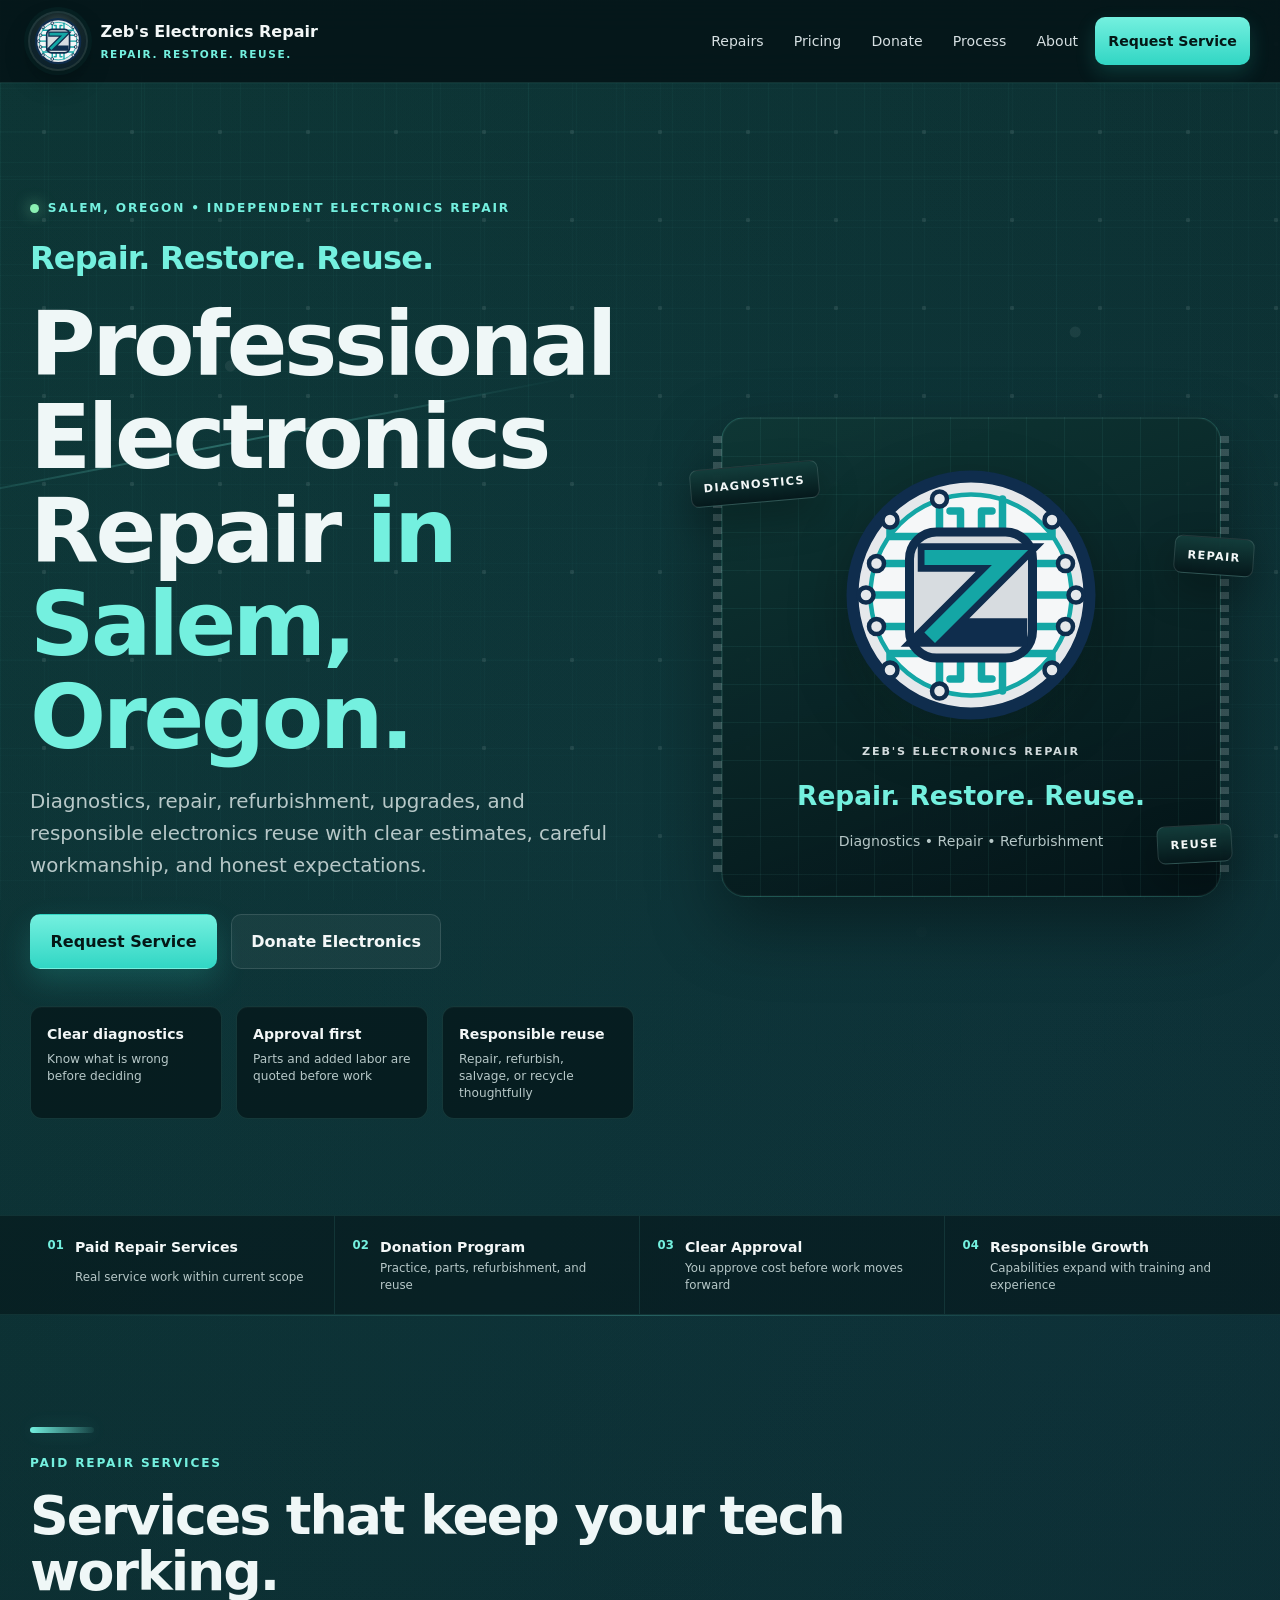
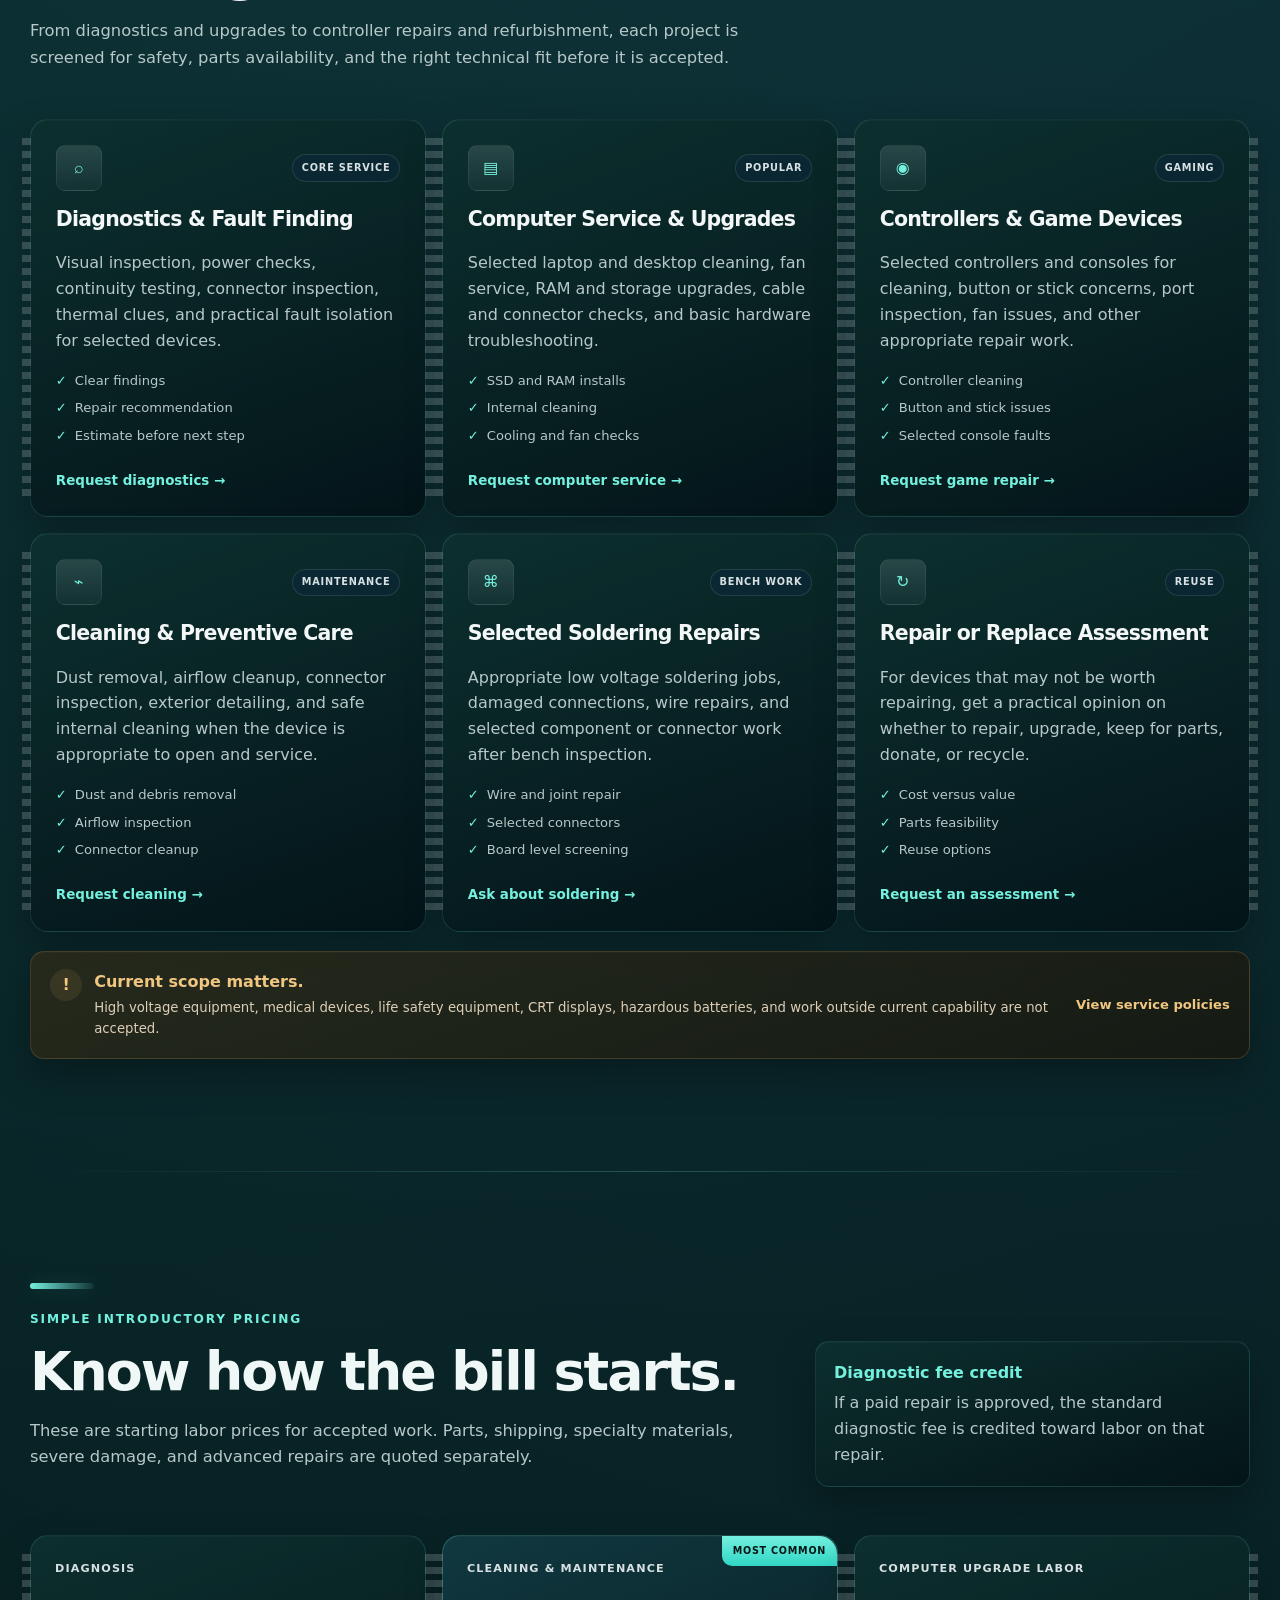
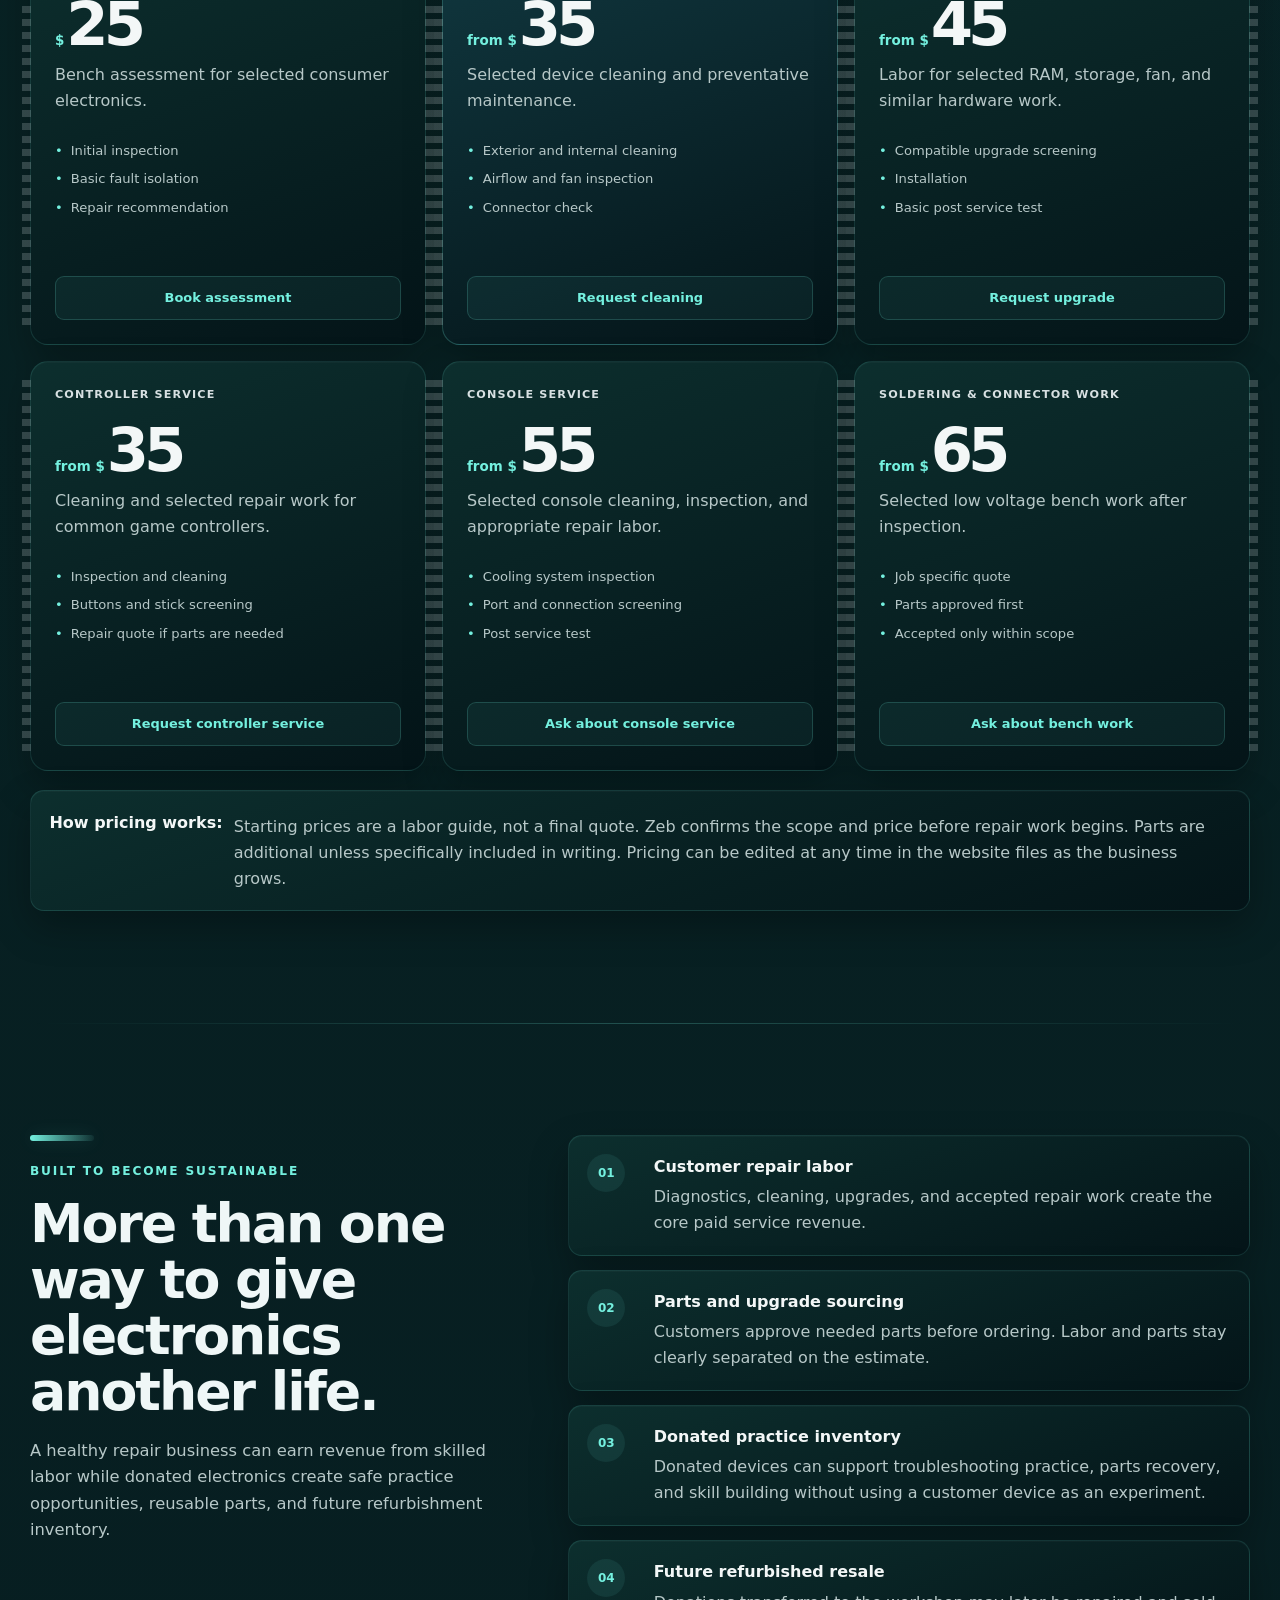
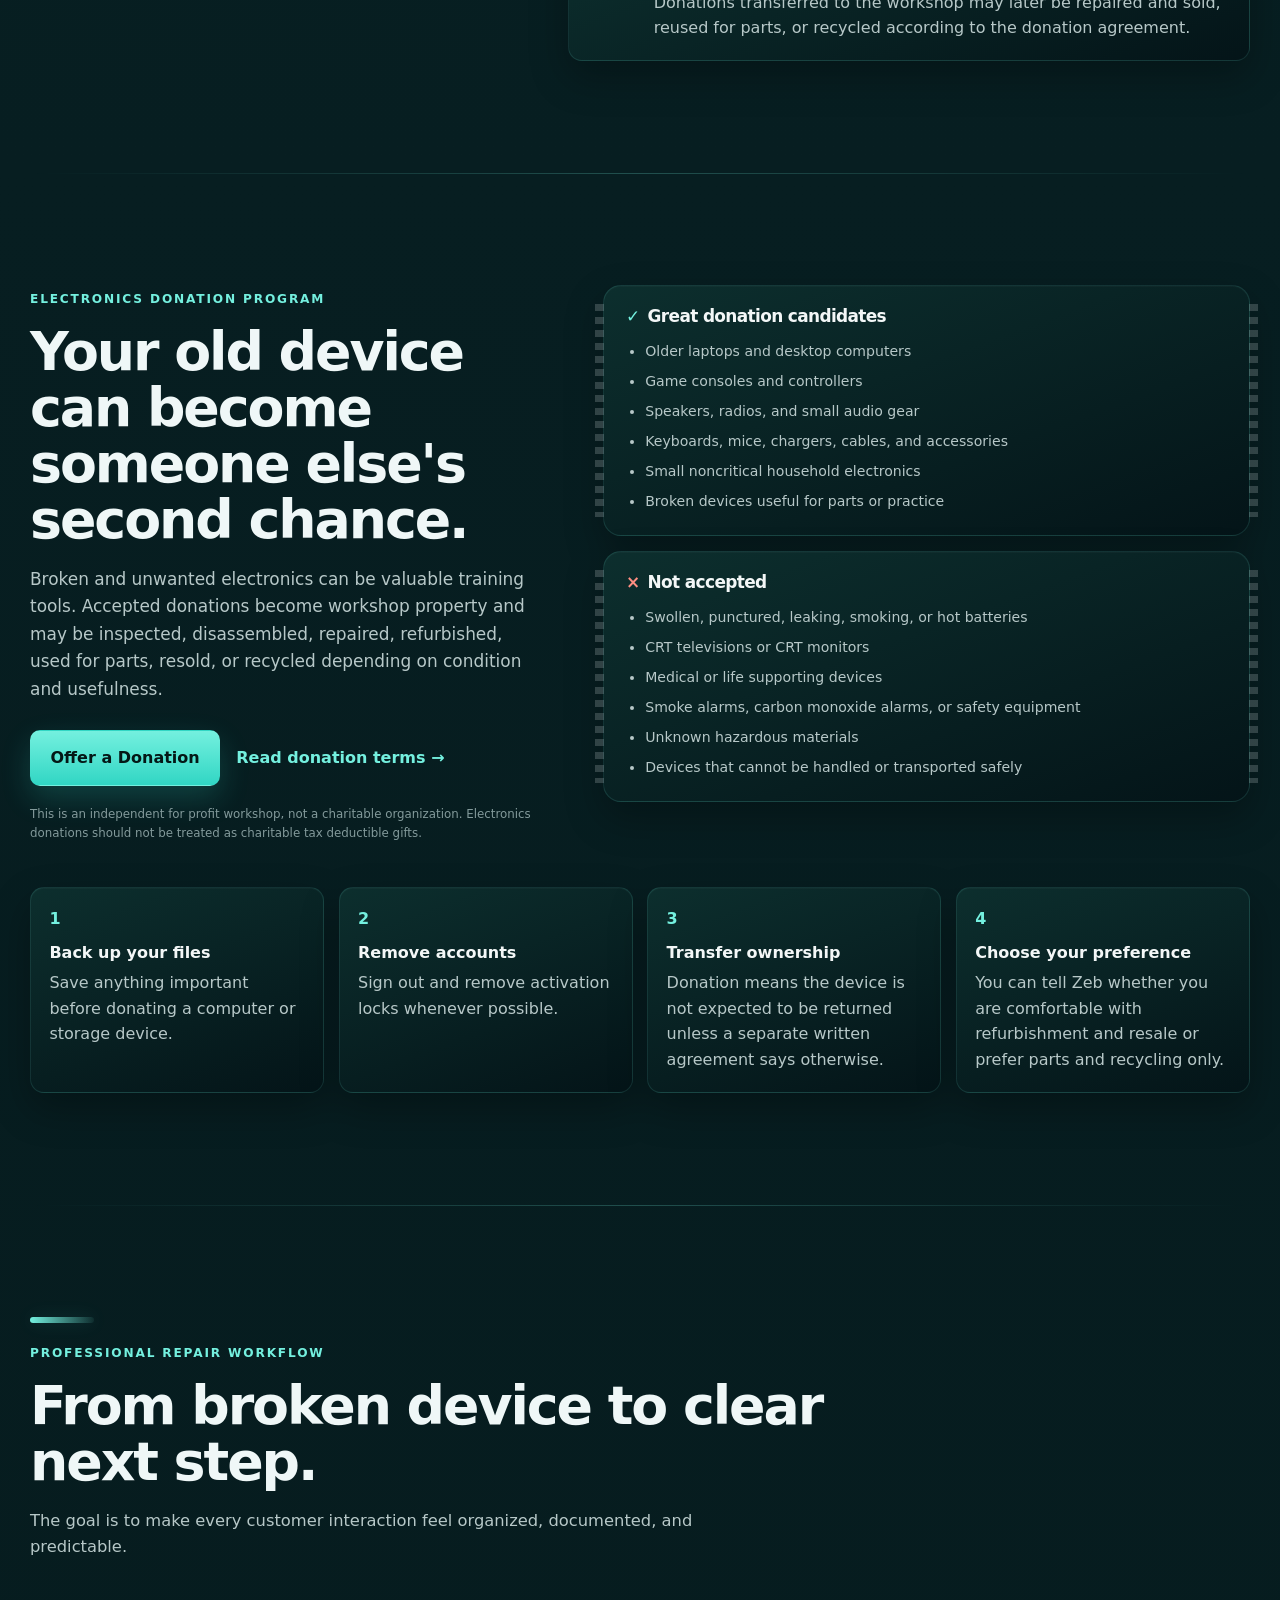
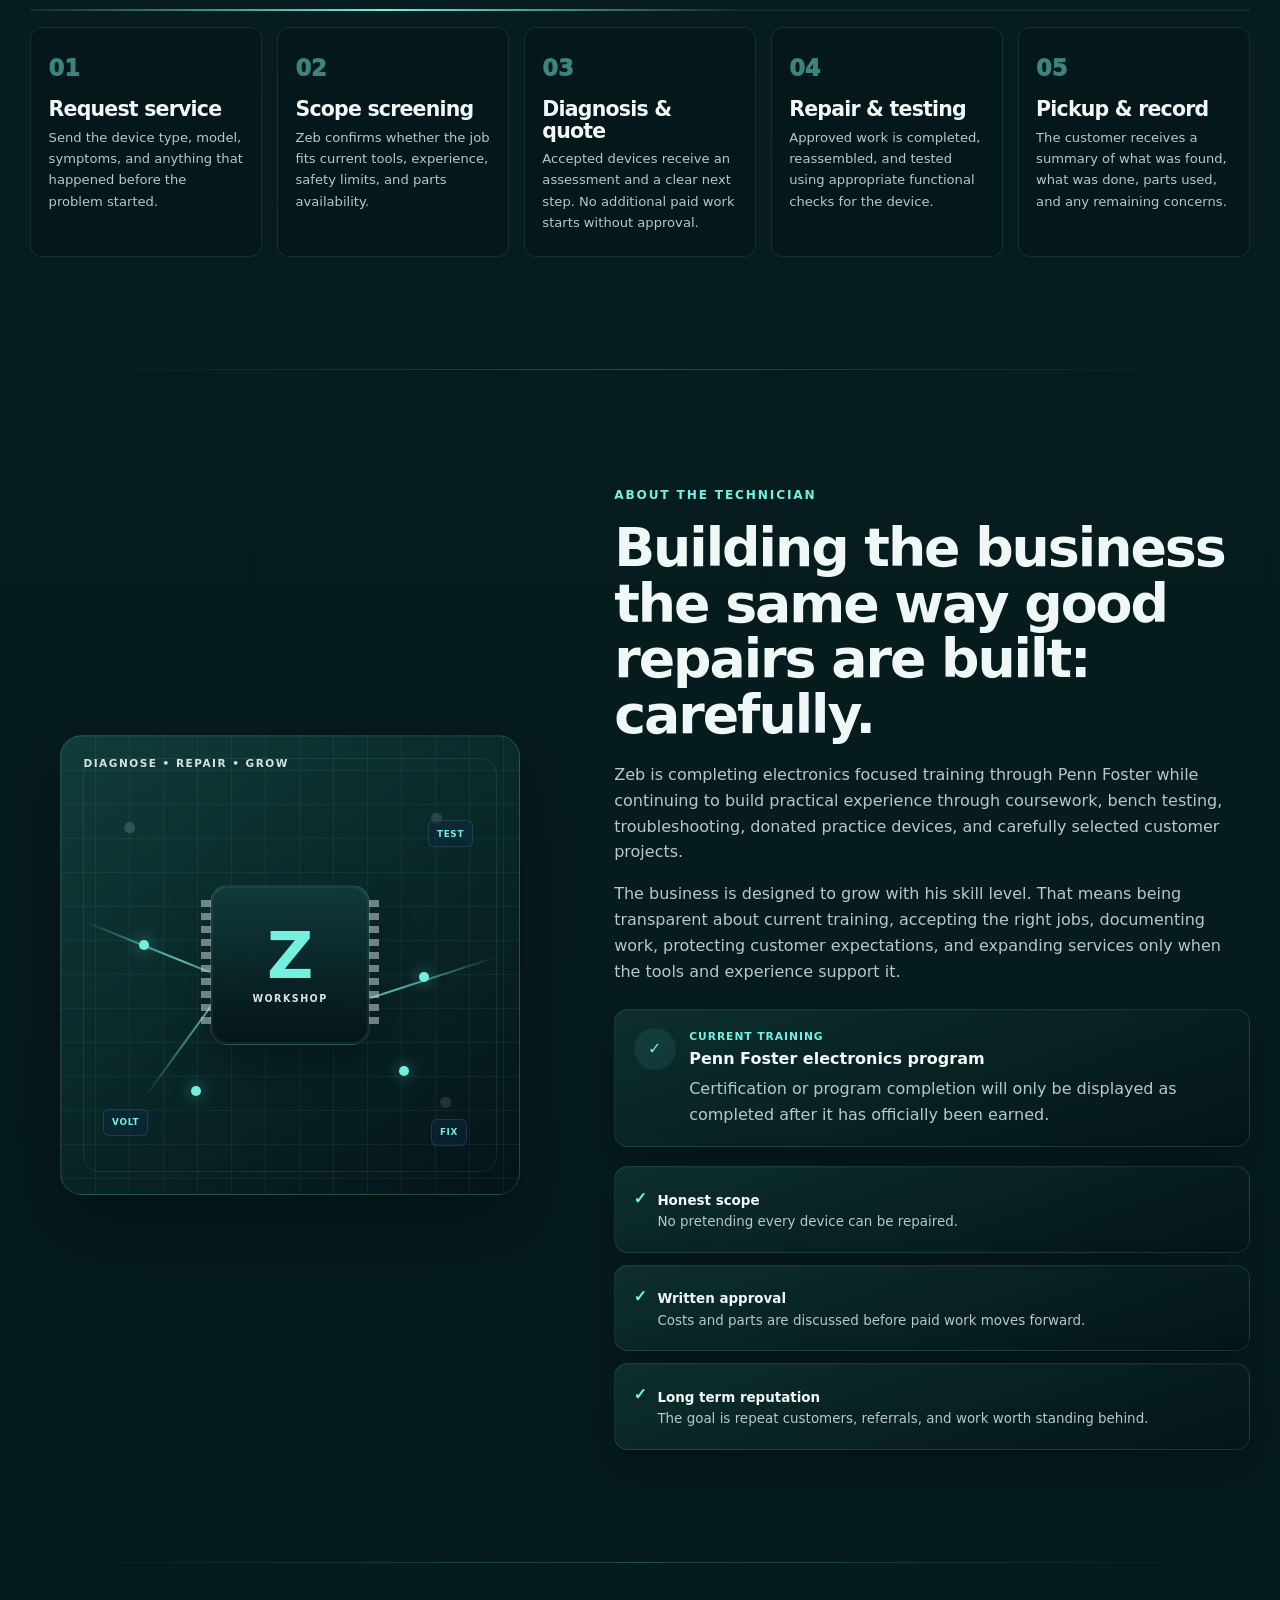
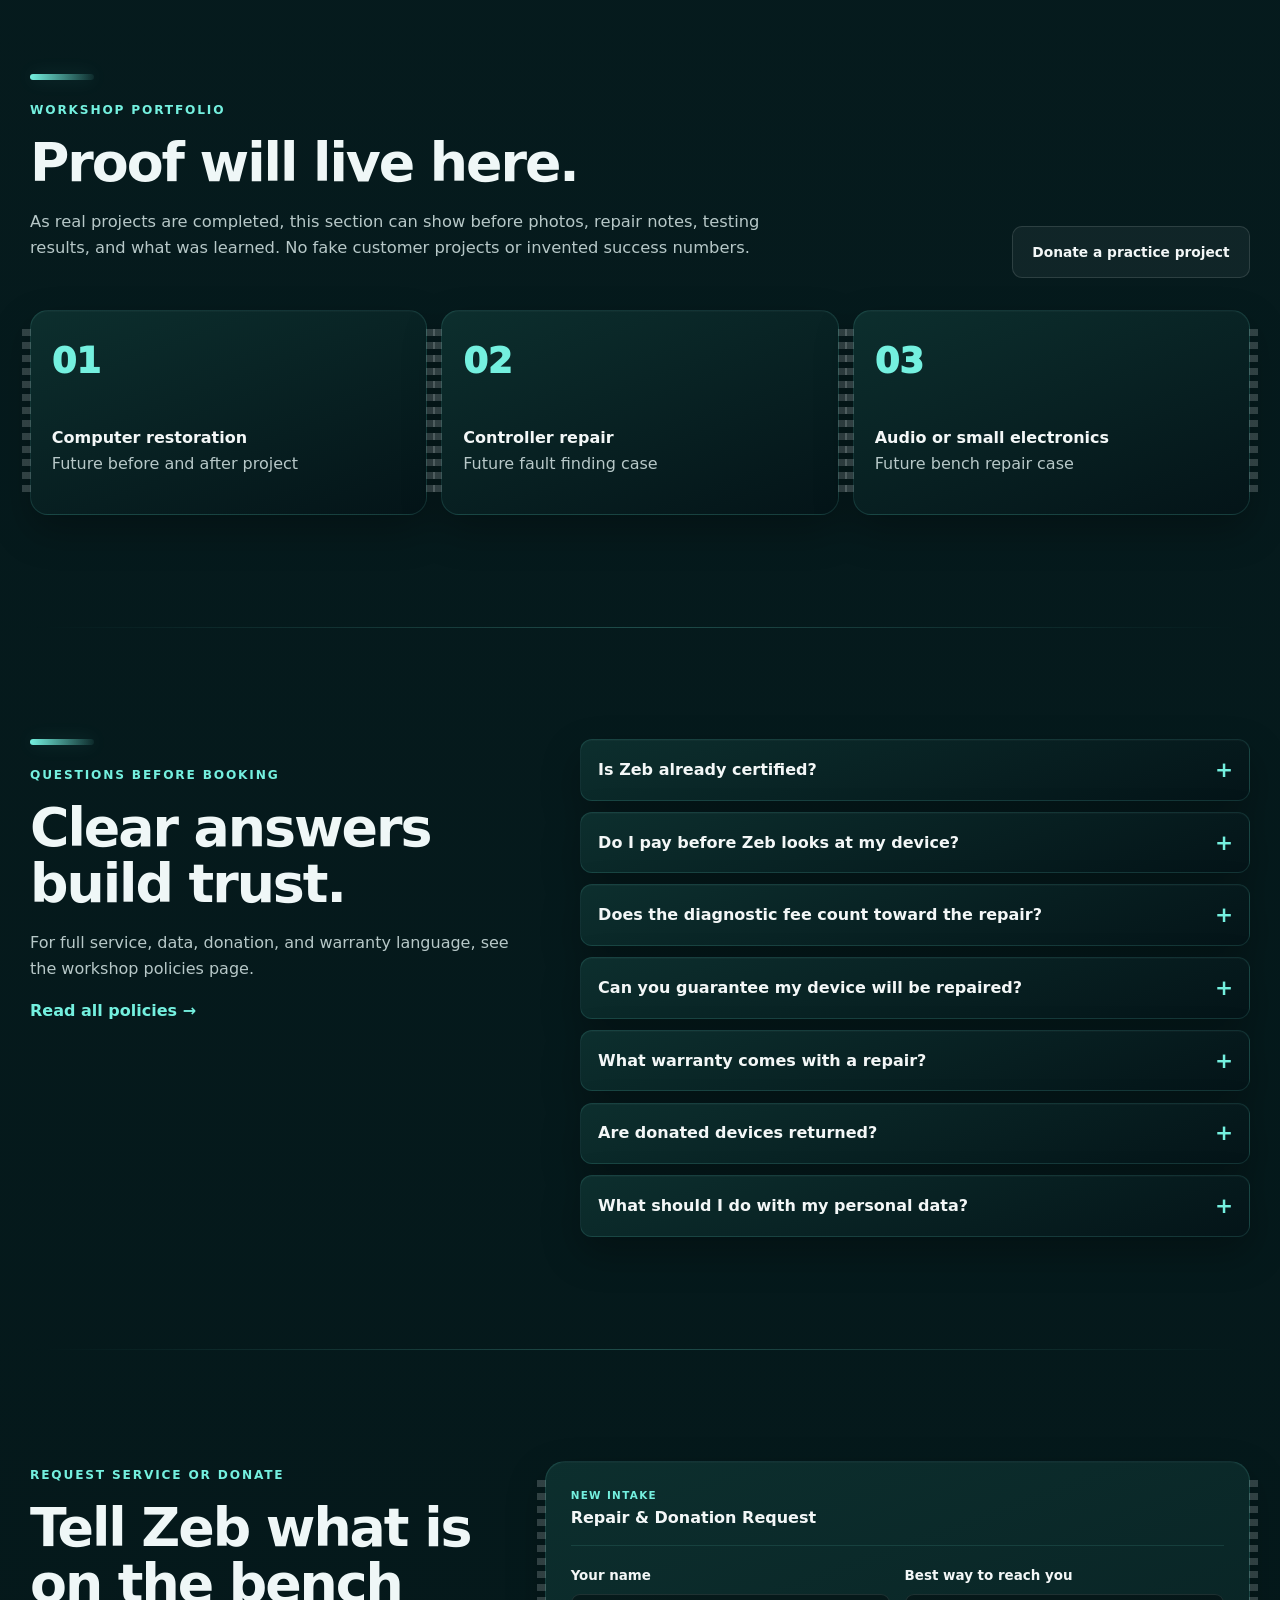
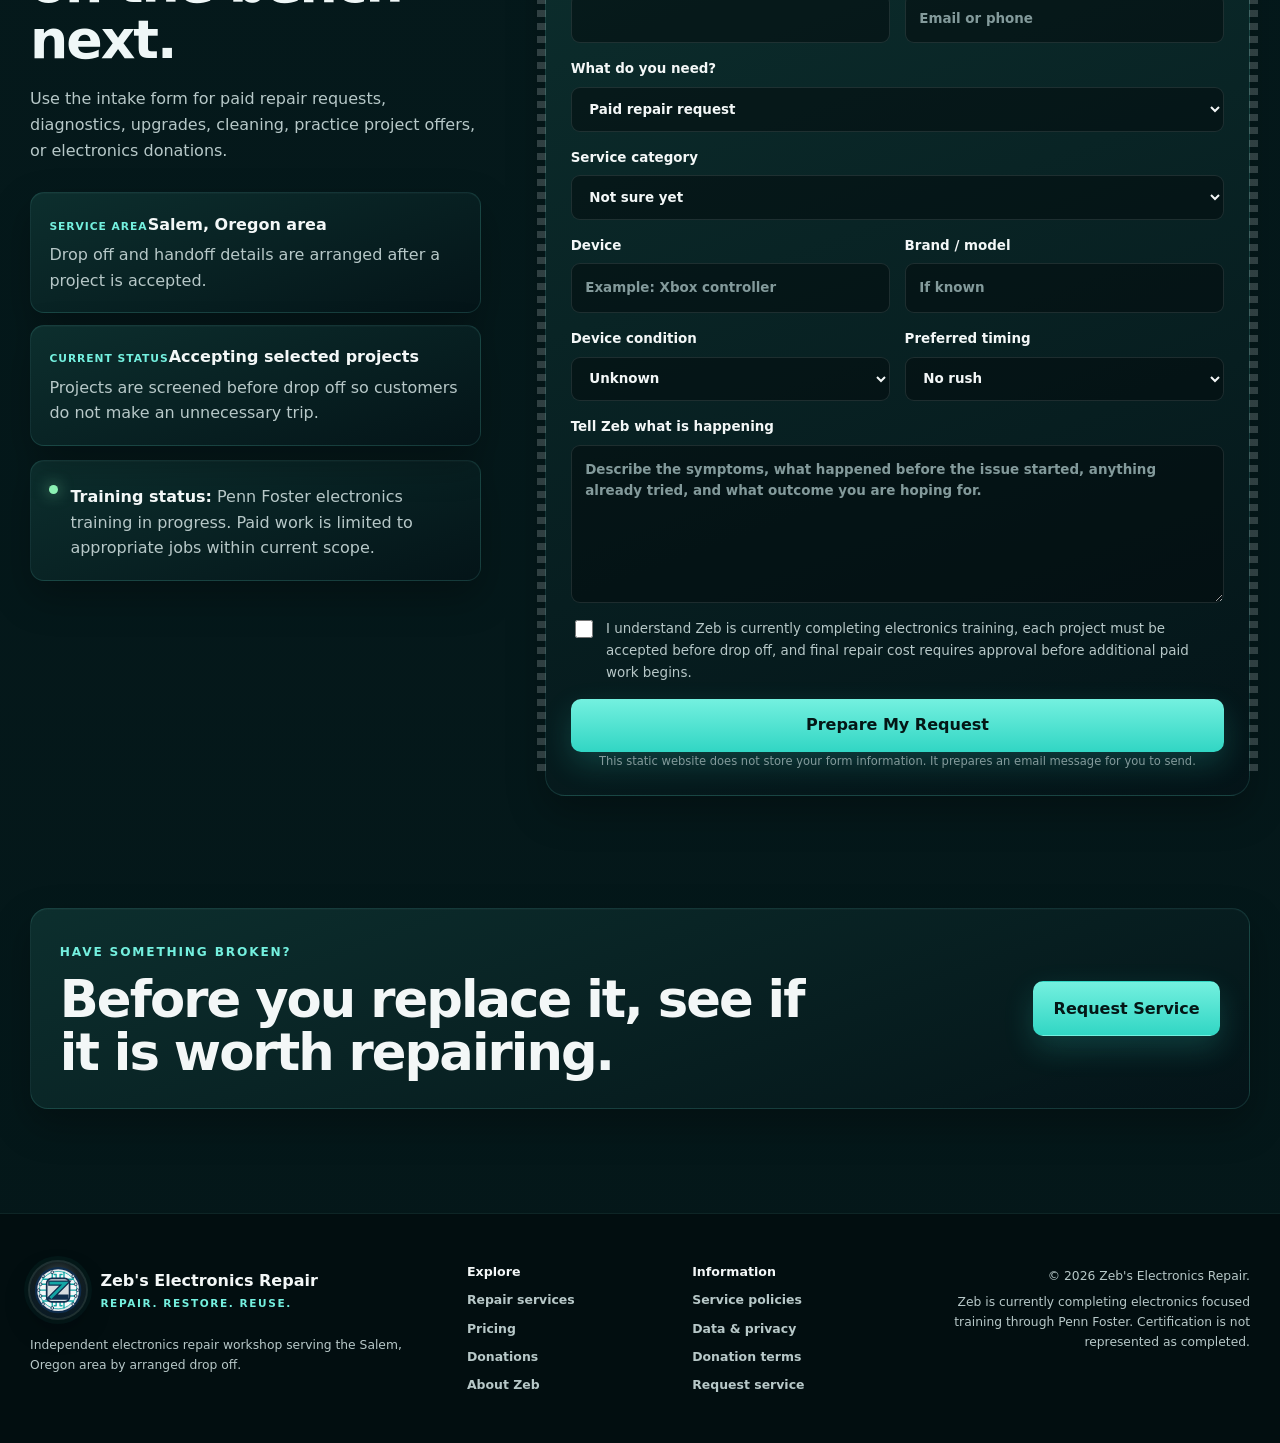
==== commit c4b99b3b: "Add files via upload" ====
--- a/index.html
+++ b/index.html
@@ -4,7 +4,7 @@
 <head>
 <meta charset="utf-8"/>
 <meta content="width=device-width, initial-scale=1" name="viewport"/>
-<meta content="#d9dde1" name="theme-color"/>
+<meta content="#0a2928" name="theme-color"/>
 <meta content="Professional electronics repair in Salem, Oregon. Diagnostics, repairs, upgrades, refurbishment, and responsible electronics reuse. Repair. Restore. Reuse." name="description"/>
 <meta content="Zeb's Electronics Repair" property="og:title"/>
 <meta content="Repair. Restore. Reuse. Paid electronics services plus a transparent electronics donation program." property="og:description"/>
--- a/styles.css
+++ b/styles.css
@@ -1,29 +1,31 @@
 :root {
-  --navy: #0f2d4d;
-  --navy-2: #173b61;
-  --navy-3: #08223c;
-  --teal: #14a6a5;
-  --teal-dark: #0b7f84;
-  --teal-soft: #dff5f3;
-  --charcoal: #1e293b;
-  --slate: #64748b;
-  --silver: #c0c6cc;
-  --silver-2: #d9dde1;
-  --silver-3: #eef1f3;
-  --paper: #f8fafb;
-  --white: #ffffff;
-  --warm: #b7791f;
-  --danger: #b4534d;
-  --success: #1b8f75;
-  --line: rgba(15,45,77,.14);
-  --line-strong: rgba(15,45,77,.24);
-  --text: #14263b;
-  --muted: #56697b;
-  --max: 1200px;
-  --radius: 22px;
-  --radius-sm: 13px;
-  --shadow: 0 18px 48px rgba(15,45,77,.12);
-  --shadow-soft: 0 8px 24px rgba(15,45,77,.09);
+  --pcb: #0a2928;
+  --pcb-deep: #041719;
+  --pcb-mid: #0f3735;
+  --pcb-light: #174744;
+  --navy: #0d2844;
+  --navy-2: #173a5f;
+  --silver: #d7e0e2;
+  --silver-bright: #f3f7f7;
+  --silver-dim: #9fb0b3;
+  --teal: #31d6c4;
+  --teal-bright: #74f0df;
+  --teal-dark: #18aa9b;
+  --copper: #c99d58;
+  --danger: #ff8f82;
+  --success: #8bf0b3;
+  --text: #eff7f7;
+  --muted: #b7c8c8;
+  --muted-2: #839a9b;
+  --line: rgba(116, 240, 223, 0.14);
+  --line-strong: rgba(116, 240, 223, 0.28);
+  --panel: rgba(7, 25, 28, 0.86);
+  --panel-strong: rgba(5, 20, 24, 0.96);
+  --max: 1220px;
+  --r: 18px;
+  --r-lg: 26px;
+  --shadow: 0 28px 70px rgba(0, 0, 0, 0.38);
+  --shadow-soft: 0 16px 38px rgba(0, 0, 0, 0.28);
 }
 
 * { box-sizing: border-box; }
@@ -31,20 +33,43 @@
 body {
   margin: 0;
   min-width: 320px;
-  font-family: "Segoe UI", Inter, ui-sans-serif, system-ui, -apple-system, BlinkMacSystemFont, Arial, sans-serif;
+  font-family: Inter, ui-sans-serif, system-ui, -apple-system, BlinkMacSystemFont, "Segoe UI", sans-serif;
   color: var(--text);
+  background:
+    radial-gradient(circle at 10% 5%, rgba(49,214,196,0.08), transparent 24%),
+    radial-gradient(circle at 88% 12%, rgba(23,58,95,0.22), transparent 22%),
+    linear-gradient(180deg, #0a2928 0%, #071e21 45%, #041719 100%);
   line-height: 1.62;
+  -webkit-font-smoothing: antialiased;
   overflow-x: hidden;
-  background-color: var(--silver-2);
+}
+body::before {
+  content: "";
+  position: fixed;
+  inset: 0;
+  pointer-events: none;
+  z-index: -2;
+  opacity: .52;
   background-image:
-    repeating-linear-gradient(90deg, rgba(255,255,255,.10) 0, rgba(255,255,255,.10) 1px, rgba(15,45,77,.018) 1px, rgba(15,45,77,.018) 3px),
-    linear-gradient(135deg, #eef1f3 0%, #d8dde1 46%, #f4f6f7 100%);
-  background-attachment: fixed;
-  -webkit-font-smoothing: antialiased;
-}
-body::selection { background: var(--teal); color: #fff; }
+    linear-gradient(rgba(116,240,223,.055) 1px, transparent 1px),
+    linear-gradient(90deg, rgba(116,240,223,.055) 1px, transparent 1px),
+    radial-gradient(circle, rgba(215,224,226,.20) 0 2px, transparent 2.5px);
+  background-size: 44px 44px, 44px 44px, 88px 88px;
+}
+body::after {
+  content: "";
+  position: fixed;
+  inset: 0;
+  pointer-events: none;
+  z-index: -1;
+  background:
+    linear-gradient(90deg, transparent 0 11%, rgba(116,240,223,.09) 11% 11.12%, transparent 11.12% 26%, rgba(116,240,223,.07) 26% 26.1%, transparent 26.1% 100%),
+    linear-gradient(transparent 0 18%, rgba(116,240,223,.08) 18% 18.1%, transparent 18.1% 42%, rgba(116,240,223,.06) 42% 42.08%, transparent 42.08% 100%);
+  opacity: .42;
+}
+body::selection { background: var(--teal); color: #041412; }
 a { color: inherit; }
-img, svg { max-width: 100%; display: block; }
+img, svg { max-width: 100%; }
 button, input, textarea, select { font: inherit; }
 button { color: inherit; }
 
@@ -53,340 +78,410 @@
   overflow: hidden; clip: rect(0,0,0,0); white-space: nowrap; border: 0;
 }
 .skip-link {
-  position: fixed; left: 1rem; top: 1rem; z-index: 9999; padding: .72rem 1rem;
-  background: var(--navy); color: #fff; border-radius: 10px; transform: translateY(-180%);
-  transition: .2s ease; font-weight: 800;
+  position: fixed; left: 1rem; top: 1rem; z-index: 999;
+  padding: .75rem 1rem; border-radius: 10px;
+  background: var(--silver-bright); color: var(--navy); font-weight: 900;
+  transform: translateY(-180%); transition: .2s ease;
 }
 .skip-link:focus { transform: translateY(0); }
 
-.container { width: min(calc(100% - 2rem), var(--max)); margin-inline: auto; min-width: 0; }
-.narrow { max-width: 920px; }
-.section { padding: clamp(5rem, 8vw, 7.5rem) 0; }
+.container { width: min(calc(100% - 2rem), var(--max)); margin-inline: auto; position: relative; }
+.narrow { max-width: 900px; }
+.section { position: relative; padding: 7rem 0; }
+.section::before {
+  content: ""; position: absolute; top: 0; left: 2rem; right: 2rem; height: 1px;
+  background: linear-gradient(90deg, transparent, rgba(116,240,223,.24), transparent);
+}
 .section-shell { position: relative; overflow: hidden; }
 .eyebrow {
-  display: inline-flex; align-items: center; flex-wrap: wrap; gap: .55rem; margin: 0 0 .9rem;
-  color: var(--teal-dark); font-size: .76rem; font-weight: 900; letter-spacing: .14em;
-  text-transform: uppercase; overflow-wrap: anywhere;
-}
-.status-dot, .live-light {
-  width: 9px; height: 9px; border-radius: 50%; background: var(--teal);
-  box-shadow: 0 0 0 5px rgba(20,166,165,.10); flex: 0 0 auto;
-}
-h1,h2,h3 { color: var(--navy); line-height: 1.04; margin-top: 0; letter-spacing: -.035em; overflow-wrap: anywhere; }
-h1 { font-size: clamp(3rem, 6.5vw, 6.25rem); max-width: 900px; margin-bottom: 1.25rem; }
-h1 span { color: var(--teal-dark); }
-h2 { font-size: clamp(2.2rem, 4.3vw, 4rem); margin-bottom: 1.1rem; }
+  display: inline-flex; align-items: center; gap: .55rem; margin: 0 0 .9rem;
+  color: var(--teal-bright); font-size: .76rem; font-weight: 900;
+  letter-spacing: .15em; text-transform: uppercase;
+}
+h1,h2,h3 { margin-top: 0; line-height: 1.04; letter-spacing: -.038em; }
+h1 { font-size: clamp(3.1rem, 7vw, 6.25rem); margin-bottom: 1.35rem; }
+h2 { font-size: clamp(2.2rem, 4.2vw, 4rem); margin-bottom: 1.15rem; }
 h3 { font-size: 1.28rem; }
-p { color: var(--muted); overflow-wrap: anywhere; }
-
-/* Header */
+p { margin-top: 0; color: var(--muted); }
+.section-heading { max-width: 820px; margin-bottom: 3rem; }
+.section-heading::before {
+  content: ""; display: block; width: 64px; height: 6px; margin-bottom: 1rem; border-radius: 99px;
+  background: linear-gradient(90deg, var(--teal-bright), rgba(116,240,223,.08));
+  box-shadow: 0 0 18px rgba(116,240,223,.12);
+}
+.section-heading.compact { margin-bottom: 0; }
+.section-heading > p:last-child { max-width: 760px; font-size: 1.02rem; }
+
 .site-header {
-  position: sticky; top: 0; z-index: 100;
-  background: rgba(236,240,242,.94);
-  border-bottom: 1px solid rgba(15,45,77,.14);
-  box-shadow: 0 3px 18px rgba(15,45,77,.06);
-  backdrop-filter: blur(18px) saturate(125%);
-}
-.nav-wrap { min-height: 84px; display: flex; align-items: center; justify-content: space-between; gap: 1rem; position: relative; min-width: 0; }
-.brand { display: inline-flex; align-items: center; gap: .8rem; text-decoration: none; min-width: 0; flex: 0 1 auto; }
-.brand-mark { width: 58px; height: 58px; flex: 0 0 58px; filter: drop-shadow(0 5px 10px rgba(15,45,77,.16)); }
-.brand-logo-svg { width: 100%; height: 100%; }
-.brand-copy { min-width: 0; line-height: 1.1; }
-.brand-copy strong { display: block; color: var(--navy); font-size: clamp(.9rem, 1.3vw, 1.05rem); font-weight: 900; letter-spacing: -.018em; white-space: nowrap; }
-.brand-copy small { display: block; margin-top: .28rem; color: var(--teal-dark); font-size: .64rem; font-weight: 900; letter-spacing: .16em; text-transform: uppercase; white-space: nowrap; }
-.site-nav, .policy-nav { display: flex; align-items: center; justify-content: flex-end; gap: .15rem; min-width: 0; }
-.site-nav a, .policy-nav a {
-  text-decoration: none; color: var(--navy); font-size: .84rem; font-weight: 750; padding: .72rem .66rem;
-  border-radius: 10px; white-space: nowrap; transition: .2s ease;
-}
-.site-nav a:hover, .policy-nav a:hover { background: rgba(15,45,77,.06); color: var(--teal-dark); }
-.site-nav .nav-cta, .policy-nav .nav-cta {
-  color: #fff; background: linear-gradient(135deg,var(--navy),var(--navy-2)); padding-inline: .95rem;
-  box-shadow: 0 8px 18px rgba(15,45,77,.16);
-}
-.site-nav .nav-cta:hover, .policy-nav .nav-cta:hover { color: #fff; background: var(--teal-dark); }
-.menu-button { display: none; border: 1px solid var(--line); border-radius: 11px; background: rgba(255,255,255,.5); width: 46px; height: 46px; padding: 10px; flex: 0 0 auto; }
-.menu-button span:not(.sr-only) { display: block; width: 100%; height: 2px; margin: 5px 0; background: var(--navy); }
-
-/* Hero */
-.hero {
-  position: relative; min-height: 760px; display: grid; align-items: center;
-  padding: clamp(5.5rem, 9vw, 8rem) 0 clamp(5rem, 8vw, 7rem);
+  position: sticky; top: 0; z-index: 120;
+  border-bottom: 1px solid rgba(116,240,223,.12);
+  background: rgba(4,18,22,.84); backdrop-filter: blur(18px);
+}
+.nav-wrap { min-height: 82px; display: flex; align-items: center; justify-content: space-between; gap: 1rem; }
+.brand { display: inline-flex; align-items: center; gap: .9rem; text-decoration: none; min-width: 0; }
+.brand-mark {
+  width: 56px; height: 56px; flex: 0 0 auto; display: grid; place-items: center; padding: .18rem; border-radius: 50%;
+  background: radial-gradient(circle at 50% 34%, rgba(255,255,255,.30), rgba(215,224,226,.08) 44%, rgba(13,40,68,.42) 92%);
+  box-shadow: 0 0 0 2px rgba(215,224,226,.13), 0 0 0 6px rgba(49,214,196,.045), 0 12px 26px rgba(0,0,0,.27);
+}
+.brand-logo-svg { display: block; width: 100%; height: auto; }
+.brand-copy { min-width: 0; }
+.brand-copy strong,.brand-copy small { display: block; }
+.brand-copy strong { color: var(--silver-bright); font-size: 1rem; font-weight: 900; white-space: nowrap; }
+.brand-copy small { margin-top: .1rem; color: var(--teal-bright); font-size: .66rem; font-weight: 850; letter-spacing: .15em; text-transform: uppercase; }
+.site-nav,.policy-nav { display: flex; align-items: center; gap: .25rem; min-width: 0; }
+.site-nav a,.policy-nav a {
+  text-decoration: none; color: var(--silver); font-size: .88rem; padding: .78rem .82rem; border-radius: 10px;
+  transition: background .2s ease,color .2s ease;
+}
+.site-nav a:hover,.policy-nav a:hover { color: white; background: rgba(116,240,223,.07); }
+.site-nav .nav-cta,.policy-nav .nav-cta {
+  background: linear-gradient(180deg,var(--teal-bright),var(--teal)); color: #041716; font-weight: 900;
+  box-shadow: 0 8px 20px rgba(49,214,196,.18);
+}
+.menu-button { display: none; width: 46px; height: 46px; padding: 10px; border: 0; border-radius: 10px; background: transparent; }
+.menu-button span:not(.sr-only) { display: block; width: 100%; height: 2px; margin: 5px 0; background: var(--silver-bright); }
+
+.hero { min-height: 820px; display: grid; align-items: center; padding: 7rem 0 6rem; }
+.circuit-grid { position: absolute; inset: 0; pointer-events: none; overflow: hidden; }
+.circuit-grid::before {
+  content: ""; position: absolute; inset: 0; opacity: .62;
+  background-image:
+    linear-gradient(rgba(116,240,223,.055) 1px,transparent 1px),
+    linear-gradient(90deg,rgba(116,240,223,.055) 1px,transparent 1px),
+    radial-gradient(circle at 18% 25%, rgba(215,224,226,.18) 0 5px, transparent 6px),
+    radial-gradient(circle at 84% 22%, rgba(215,224,226,.16) 0 5px, transparent 6px),
+    radial-gradient(circle at 72% 75%, rgba(215,224,226,.12) 0 5px, transparent 6px);
+  background-size: 48px 48px,48px 48px,100% 100%,100% 100%,100% 100%;
+  mask-image: linear-gradient(to bottom,#000,transparent 96%);
+}
+.circuit-grid::after {
+  content: ""; position: absolute; width: 58%; height: 2px; left: -12%; top: 32%;
+  background: linear-gradient(90deg,transparent,var(--teal-bright),transparent);
+  opacity: .28; transform: rotate(-11deg); filter: blur(.2px);
+  animation: tracePulse 6s ease-in-out infinite;
+}
+.hero-grid { display: grid; grid-template-columns: minmax(0,1.04fr) minmax(330px,.96fr); gap: 3.6rem; align-items: center; }
+.hero-copy { min-width: 0; }
+.hero-tagline { margin: 0 0 .85rem; color: var(--teal-bright); font-size: clamp(1.35rem,2.6vw,2rem); font-weight: 900; letter-spacing: -.025em; }
+.hero h1 span { color: var(--teal-bright); }
+.hero-lead { max-width: 700px; font-size: clamp(1.05rem,2vw,1.24rem); }
+.hero-actions { display: flex; flex-wrap: wrap; gap: .85rem; margin: 2rem 0 2.3rem; }
+.button {
+  display: inline-flex; align-items: center; justify-content: center; min-height: 50px; padding: .86rem 1.22rem;
+  border-radius: 10px; border: 1px solid transparent; text-decoration: none; text-align: center; font-weight: 900;
+  cursor: pointer; transition: transform .2s ease,box-shadow .2s ease,border-color .2s ease,background .2s ease;
+}
+.button:hover { transform: translateY(-2px); }
+.button.primary { background: linear-gradient(180deg,var(--teal-bright),var(--teal)); color: #041716; box-shadow: 0 12px 30px rgba(49,214,196,.2); }
+.button.secondary { background: rgba(215,224,226,.055); border-color: rgba(215,224,226,.14); color: var(--silver-bright); }
+.button.secondary:hover { border-color: rgba(116,240,223,.30); background: rgba(116,240,223,.07); }
+.small-button { min-height: 44px; font-size: .86rem; }
+.status-dot,.live-light { width: 9px; height: 9px; border-radius: 50%; background: var(--success); box-shadow: 0 0 15px rgba(139,240,179,.7); flex: 0 0 auto; }
+.hero-proof { display: grid; grid-template-columns: repeat(3,minmax(0,1fr)); gap: .85rem; }
+.hero-proof > div {
+  min-width: 0; padding: 1rem; border: 1px solid rgba(116,240,223,.13); border-radius: 12px;
+  background: rgba(5,21,24,.72); box-shadow: inset 0 1px 0 rgba(255,255,255,.025);
+}
+.hero-proof strong,.hero-proof span { display: block; }
+.hero-proof strong { color: var(--silver-bright); font-size: .88rem; }
+.hero-proof span { margin-top: .28rem; color: var(--muted); font-size: .76rem; line-height: 1.4; }
+.hero-panel { min-height: 560px; display: grid; place-items: center; position: relative; isolation: isolate; min-width: 0; }
+.panel-glow { position: absolute; width: 430px; height: 430px; border-radius: 50%; background: radial-gradient(circle,rgba(49,214,196,.18),rgba(49,214,196,.025) 58%,transparent 74%); filter: blur(20px); }
+.brand-showcase {
+  position: relative; width: min(100%,500px); min-height: 480px; display: grid; place-items: center; padding: 2.2rem;
+  border: 1px solid rgba(116,240,223,.17); border-radius: 24px;
   background:
-    radial-gradient(circle at 78% 42%, rgba(20,166,165,.14), transparent 28%),
-    linear-gradient(115deg, rgba(255,255,255,.78), rgba(224,229,232,.64));
-  border-bottom: 1px solid rgba(15,45,77,.11);
-}
-.circuit-grid { position: absolute; inset: 0; pointer-events: none; opacity: .45; overflow: hidden; }
-.circuit-grid::before {
-  content:""; position:absolute; inset:0;
-  background-image:
-    linear-gradient(rgba(20,166,165,.075) 1px, transparent 1px),
-    linear-gradient(90deg, rgba(20,166,165,.075) 1px, transparent 1px);
-  background-size: 54px 54px;
-  mask-image: linear-gradient(to right, #000, transparent 66%);
-}
-.circuit-grid::after {
-  content:""; position:absolute; left:-90px; top:70px; width:330px; height:330px;
-  border: 2px solid rgba(20,166,165,.12); border-radius: 50%; box-shadow: 0 0 0 34px rgba(20,166,165,.035), 0 0 0 70px rgba(15,45,77,.02);
-}
-.hero-grid { position: relative; display: grid; grid-template-columns: minmax(0,1.1fr) minmax(360px,.9fr); gap: clamp(2.5rem,5vw,5.5rem); align-items: center; min-width: 0; }
-.hero-copy, .hero-panel { min-width: 0; }
-.hero-tagline { margin: 0 0 .75rem; color: var(--navy); font-size: clamp(1.05rem,2vw,1.35rem); font-weight: 900; letter-spacing: .09em; text-transform: uppercase; }
-.hero-tagline::after { content:""; display:inline-block; width: 56px; height: 3px; margin-left: .8rem; vertical-align: middle; background: var(--teal); border-radius: 9px; }
-.hero-lead { max-width: 730px; margin-bottom: 0; font-size: clamp(1.04rem,1.8vw,1.24rem); color: #405669; }
-.hero-actions { display: flex; flex-wrap: wrap; gap: .85rem; margin: 1.9rem 0 2.4rem; }
-.button {
-  display: inline-flex; align-items: center; justify-content: center; gap: .45rem; min-height: 50px;
-  max-width: 100%; padding: .84rem 1.22rem; border-radius: 12px; border: 1px solid transparent;
-  text-decoration: none; font-weight: 850; text-align: center; line-height: 1.25; white-space: normal;
-  transition: transform .2s ease, box-shadow .2s ease, background .2s ease, border-color .2s ease;
-}
-.button:hover { transform: translateY(-2px); }
-.button.primary { color: #fff; background: linear-gradient(135deg,var(--navy),#174a76); box-shadow: 0 12px 24px rgba(15,45,77,.18); }
-.button.primary:hover { background: var(--teal-dark); box-shadow: 0 14px 30px rgba(20,166,165,.20); }
-.button.secondary { color: var(--navy); background: rgba(255,255,255,.68); border-color: rgba(15,45,77,.22); }
-.button.secondary:hover { background: #fff; border-color: var(--teal); }
-.small-button { min-height: 44px; font-size: .84rem; }
-.hero-proof { display: grid; grid-template-columns: repeat(3,minmax(0,1fr)); gap: 0; max-width: 760px; padding-top: 1rem; border-top: 1px solid rgba(15,45,77,.13); }
-.hero-proof > div { min-width: 0; padding: .5rem 1rem .5rem 0; }
-.hero-proof > div + div { padding-left: 1rem; border-left: 1px solid rgba(15,45,77,.12); }
-.hero-proof strong, .hero-proof span { display: block; overflow-wrap: anywhere; }
-.hero-proof strong { color: var(--navy); font-size: .84rem; }
-.hero-proof span { color: var(--slate); margin-top: .18rem; font-size: .72rem; line-height: 1.35; }
-
-.hero-panel { position: relative; min-height: 520px; display: grid; place-items: center; }
-.panel-glow { position: absolute; width: 390px; height: 390px; border-radius: 50%; background: rgba(20,166,165,.13); filter: blur(60px); }
-.brand-showcase { position: relative; width: min(100%, 480px); aspect-ratio: 1 / 1; display: grid; place-items: center; filter: drop-shadow(0 22px 34px rgba(15,45,77,.17)); }
-.emblem-ring {
-  position: relative; width: 100%; height: 100%; padding: 2rem; border-radius: 50%; display: flex;
-  flex-direction: column; align-items: center; justify-content: center; text-align: center; overflow: hidden;
-  border: 10px solid var(--navy);
-  background:
-    repeating-linear-gradient(90deg, rgba(255,255,255,.12) 0, rgba(255,255,255,.12) 1px, rgba(15,45,77,.025) 1px, rgba(15,45,77,.025) 3px),
-    linear-gradient(145deg,#f8fafb,#cbd1d6 50%,#eef1f3);
-  box-shadow: inset 0 0 0 5px #edf0f2, inset 0 0 0 8px var(--teal), inset 0 0 0 12px #d0d5d9, 0 16px 36px rgba(15,45,77,.16);
-}
-.emblem-ring::before, .emblem-ring::after { content:""; position:absolute; left: 9%; right: 9%; height: 2px; background: linear-gradient(90deg,transparent,var(--teal),transparent); }
-.emblem-ring::before { top: 34%; } .emblem-ring::after { bottom: 24%; }
-.showcase-mark { width: 158px; height: 158px; margin: -1.3rem auto .35rem; position: relative; z-index: 2; }
-.showcase-kicker { position: relative; z-index: 2; color: var(--navy); font-size: clamp(.72rem,1.5vw,.92rem); font-weight: 950; letter-spacing: .14em; }
-.emblem-tagline { position: relative; z-index: 2; margin-top: .8rem; color: var(--navy); font-size: clamp(1.5rem,3vw,2.45rem); line-height: 1.05; letter-spacing: -.025em; }
-.emblem-tagline::first-letter { color: var(--teal-dark); }
-.emblem-services { position: relative; z-index: 2; margin-top: .78rem; max-width: 72%; color: #4d5b68; font-size: .72rem; font-weight: 800; letter-spacing: .09em; text-transform: uppercase; }
-.floating-chip { position: absolute; z-index: 3; padding: .48rem .7rem; border-radius: 99px; border: 1px solid rgba(15,45,77,.18); background: rgba(248,250,251,.92); color: var(--navy); font-size: .63rem; font-weight: 900; letter-spacing: .11em; box-shadow: var(--shadow-soft); white-space: nowrap; }
-.chip-one { left: -1%; top: 25%; } .chip-two { right: -2%; top: 42%; } .chip-three { right: 7%; bottom: 18%; }
-
-/* Trust strip */
-.trust-strip { background: rgba(248,250,251,.78); border-top: 1px solid rgba(15,45,77,.10); border-bottom: 1px solid rgba(15,45,77,.12); }
+    linear-gradient(rgba(116,240,223,.06) 1px,transparent 1px),
+    linear-gradient(90deg,rgba(116,240,223,.06) 1px,transparent 1px),
+    radial-gradient(circle at 50% 46%,rgba(49,214,196,.11),transparent 36%),
+    linear-gradient(160deg,rgba(15,55,53,.92),rgba(4,19,23,.98));
+  background-size: 38px 38px,38px 38px,auto,auto;
+  box-shadow: var(--shadow),inset 0 0 0 1px rgba(215,224,226,.035);
+}
+.brand-showcase::before,.brand-showcase::after,
+.service-card::before,.service-card::after,.price-card::before,.price-card::after,
+.donation-card::before,.donation-card::after,.project-placeholder::before,.project-placeholder::after,.contact-form::before,.contact-form::after {
+  content: ""; position: absolute; top: 18px; bottom: 18px; width: 9px;
+  background-image: repeating-linear-gradient(to bottom,rgba(215,224,226,.52) 0 7px,transparent 7px 13px);
+  opacity: .40;
+}
+.brand-showcase::before,.service-card::before,.price-card::before,.donation-card::before,.project-placeholder::before,.contact-form::before { left: -9px; }
+.brand-showcase::after,.service-card::after,.price-card::after,.donation-card::after,.project-placeholder::after,.contact-form::after { right: -9px; }
+.emblem-ring { display: grid; justify-items: center; gap: .82rem; text-align: center; }
+.showcase-mark { width: min(100%,270px); filter: drop-shadow(0 18px 28px rgba(0,0,0,.28)); }
+.showcase-kicker { color: var(--silver); font-size: .7rem; font-weight: 900; letter-spacing: .16em; }
+.emblem-tagline { color: var(--teal-bright); font-size: 1.65rem; }
+.emblem-services { color: var(--muted); font-size: .88rem; }
+.floating-chip {
+  position: absolute; padding: .55rem .78rem; border-radius: 8px; border: 1px solid rgba(215,224,226,.15);
+  background: linear-gradient(180deg,rgba(19,61,59,.98),rgba(5,24,27,.98)); color: var(--silver-bright);
+  font-size: .71rem; font-weight: 900; letter-spacing: .11em; box-shadow: var(--shadow-soft);
+}
+.chip-one { left: -2px; top: 88px; transform: rotate(-5deg); }
+.chip-two { right: -4px; top: 160px; transform: rotate(4deg); }
+.chip-three { right: 18px; bottom: 74px; transform: rotate(-3deg); }
+
+.trust-strip { position: relative; border-block: 1px solid rgba(116,240,223,.09); background: rgba(4,18,22,.52); }
 .trust-grid { display: grid; grid-template-columns: repeat(4,minmax(0,1fr)); }
-.trust-grid > div { min-width: 0; padding: 1.4rem 1.25rem; border-right: 1px solid rgba(15,45,77,.10); }
+.trust-grid > div { min-width: 0; padding: 1.28rem 1.1rem; display: grid; grid-template-columns: auto 1fr; grid-template-rows: auto auto; gap: .1rem .7rem; border-right: 1px solid rgba(116,240,223,.10); }
 .trust-grid > div:last-child { border-right: 0; }
-.trust-grid span, .trust-grid strong, .trust-grid small { display: block; overflow-wrap: anywhere; }
-.trust-grid span { color: var(--teal-dark); font-size: .7rem; font-weight: 950; letter-spacing: .1em; }
-.trust-grid strong { margin: .24rem 0; color: var(--navy); font-size: .9rem; }
-.trust-grid small { color: var(--slate); font-size: .72rem; line-height: 1.35; }
-
-/* Headings and cards */
-.section-heading { max-width: 820px; margin-bottom: 2.8rem; min-width: 0; }
-.section-heading.compact { margin-bottom: 0; }
-.section-heading > p:last-child { max-width: 730px; font-size: 1.04rem; }
+.trust-grid span { grid-row: 1 / 3; color: var(--teal-bright); font-size: .73rem; font-weight: 900; }
+.trust-grid strong { color: var(--silver-bright); font-size: .88rem; }
+.trust-grid small { color: var(--muted); font-size: .74rem; line-height: 1.4; }
+
 .card-grid { display: grid; gap: 1rem; }
 .services-grid { grid-template-columns: repeat(3,minmax(0,1fr)); }
+.service-card,.price-card,.donation-card,.contact-form,.project-placeholder,.policy-sidebar,.policy-block,.scope-banner,.pricing-note,.pricing-disclaimer,.donation-rules > div,.contact-status,.credential-card,.donation-options,.accordion details,.cta-card,.contact-cards > div,.value-stack article,.about-points > div,.policy-footer-note {
+  background: linear-gradient(160deg,rgba(13,48,47,.95),rgba(4,20,24,.96));
+  border: 1px solid rgba(116,240,223,.13);
+  box-shadow: var(--shadow-soft),inset 0 1px 0 rgba(255,255,255,.025);
+}
+.service-card,.price-card,.donation-card,.project-placeholder,.contact-form { position: relative; overflow: visible; }
 .service-card {
-  position: relative; display: flex; flex-direction: column; min-width: 0; min-height: 390px; padding: 1.55rem;
-  border: 1px solid rgba(15,45,77,.12); border-radius: var(--radius); background: rgba(250,252,253,.88);
-  box-shadow: var(--shadow-soft); overflow: hidden; transition: .22s ease;
-}
-.service-card::before { content:""; position:absolute; inset:0 auto 0 0; width: 4px; background: linear-gradient(var(--teal),var(--navy)); }
-.service-card::after { content:""; position:absolute; width:130px; height:130px; border-radius:50%; right:-65px; top:-65px; background:rgba(20,166,165,.06); }
-.service-card:hover { transform: translateY(-4px); box-shadow: var(--shadow); border-color: rgba(20,166,165,.30); }
-.service-top { display: flex; align-items: center; justify-content: space-between; gap: .8rem; min-width: 0; margin-bottom: 1.15rem; }
-.service-symbol { width: 48px; height: 48px; flex: 0 0 48px; display: grid; place-items: center; border-radius: 50%; background: linear-gradient(145deg,#e8eef1,#cdd3d8); border: 2px solid var(--navy); color: var(--teal-dark); font-size: 1.35rem; font-weight: 900; }
-.service-tag { max-width: 62%; overflow-wrap: anywhere; color: var(--navy); border: 1px solid rgba(15,45,77,.12); background: #eef2f4; border-radius: 99px; padding: .28rem .54rem; font-size: .59rem; font-weight: 900; text-transform: uppercase; letter-spacing: .08em; text-align: center; }
-.service-card h3 { margin-bottom: .62rem; }
-.service-card > p { margin-top: 0; }
-.mini-list { display: grid; gap: .35rem; padding: 0; margin: .2rem 0 1.4rem; list-style: none; color: #53697a; font-size: .82rem; }
-.mini-list li { overflow-wrap: anywhere; }
-.mini-list li::before { content:"✓"; color: var(--teal-dark); margin-right: .5rem; font-weight: 950; }
-.service-card > a { margin-top: auto; color: var(--navy); text-decoration: none; font-size: .82rem; font-weight: 900; overflow-wrap: anywhere; }
-.service-card > a span { color: var(--teal-dark); }
-.scope-banner { margin-top: 1.3rem; padding: 1.1rem 1.2rem; display: flex; align-items: center; justify-content: space-between; gap: 1rem; flex-wrap: wrap; border: 1px solid rgba(183,121,31,.22); border-radius: 16px; background: rgba(255,249,238,.88); }
-.scope-banner > div { display: flex; align-items: flex-start; gap: .8rem; min-width: 0; flex: 1 1 620px; }
-.scope-icon { width: 32px; height: 32px; flex: 0 0 32px; display: grid; place-items: center; border-radius: 50%; color: #fff; background: var(--warm); font-weight: 950; }
-.scope-banner strong { color: #8a5a14; }.scope-banner p { margin: .12rem 0 0; font-size: .84rem; }
-.scope-banner > a { color: #7a5218; font-weight: 900; font-size: .8rem; text-decoration: none; overflow-wrap: anywhere; }
-
-/* Pricing */
-.pricing-section { background: linear-gradient(180deg,rgba(224,229,232,.95),rgba(244,246,247,.94)); border-block: 1px solid rgba(15,45,77,.10); }
-.pricing-head { display: grid; grid-template-columns: minmax(0,1.2fr) minmax(280px,.65fr); align-items: end; gap: 2.5rem; margin-bottom: 2.8rem; }
-.pricing-note { min-width: 0; padding: 1.2rem 1.25rem; border-left: 4px solid var(--teal); border-radius: 0 14px 14px 0; background: rgba(255,255,255,.72); box-shadow: var(--shadow-soft); }
-.pricing-note strong { color: var(--navy); }.pricing-note p { margin: .25rem 0 0; font-size: .84rem; }
+  display: flex; flex-direction: column; min-height: 390px; min-width: 0; padding: 1.55rem; border-radius: var(--r);
+  transition: transform .2s ease,border-color .2s ease,box-shadow .2s ease;
+}
+.service-card:hover,.price-card:hover,.project-placeholder:hover { transform: translateY(-4px); border-color: rgba(116,240,223,.24); box-shadow: 0 22px 48px rgba(0,0,0,.38); }
+.service-top { display: flex; align-items: center; justify-content: space-between; gap: .85rem; margin-bottom: 1.1rem; }
+.service-symbol { width: 46px; height: 46px; flex: 0 0 auto; display: grid; place-items: center; border-radius: 9px; background: linear-gradient(180deg,rgba(215,224,226,.14),rgba(215,224,226,.04)); color: var(--teal-bright); border: 1px solid rgba(215,224,226,.08); }
+.service-tag { color: var(--silver); border: 1px solid rgba(215,224,226,.12); border-radius: 999px; padding: .3rem .55rem; font-size: .61rem; font-weight: 900; text-transform: uppercase; letter-spacing: .08em; background: rgba(13,40,68,.38); }
+.service-card h3,.price-card strong,.donation-card h3,.project-placeholder strong,.process-step h3,.value-stack strong,.contact-form label,.form-head strong,.contact-cards strong,.credential-card strong,.about-points strong,.policy-block h2,.cta-card h2 { color: var(--silver-bright); }
+.mini-list { display: grid; gap: .38rem; padding: 0; margin: 0 0 1.5rem; list-style: none; color: var(--muted); font-size: .82rem; }
+.mini-list li::before { content: "✓"; color: var(--teal-bright); margin-right: .5rem; font-weight: 900; }
+.service-card > a,.text-link,.price-link,.scope-banner > a,.footer-links a,.policy-sidebar a,.text-button { color: var(--teal-bright); text-decoration: none; font-weight: 850; }
+.service-card > a { margin-top: auto; font-size: .84rem; }
+.service-card > a span,.text-link span { display: inline-block; transition: transform .2s ease; }
+.service-card > a:hover span,.text-link:hover span { transform: translateX(3px); }
+.scope-banner { margin-top: 1.2rem; padding: 1.1rem 1.2rem; display: flex; align-items: center; justify-content: space-between; gap: 1rem; border-radius: 14px; background: linear-gradient(160deg,rgba(64,45,17,.52),rgba(28,20,8,.64)); border-color: rgba(201,157,88,.22); }
+.scope-banner > div { display: flex; align-items: flex-start; gap: .75rem; min-width: 0; }
+.scope-icon { width: 32px; height: 32px; flex: 0 0 auto; display: grid; place-items: center; border-radius: 50%; background: rgba(201,157,88,.12); color: #f0c680; font-weight: 900; }
+.scope-banner strong { color: #f0c680; }
+.scope-banner p { margin: .1rem 0 0; color: #ddcfb7; font-size: .83rem; }
+.scope-banner > a { flex: 0 0 auto; color: #f0c680; font-size: .82rem; }
+
+.pricing-head { display: grid; grid-template-columns: minmax(0,1.1fr) minmax(280px,.65fr); gap: 3rem; align-items: end; margin-bottom: 3rem; }
+.pricing-note,.pricing-disclaimer,.donation-rules > div,.contact-status,.credential-card,.donation-options,.contact-cards > div,.value-stack article,.about-points > div,.policy-footer-note { border-radius: 14px; padding: 1.15rem; }
+.pricing-note strong,.price small,.price-link,.donation-rules span,.credential-card span,.contact-cards span,.option-title,.form-head span,.policy-sidebar > span,.policy-number,.project-placeholder > span,.donation-card.good h3 span,.about-points span { color: var(--teal-bright); }
+.pricing-note p,.pricing-disclaimer p,.donation-rules p,.contact-status p,.credential-card p,.contact-cards p,.value-stack p,.about-points p,.policy-footer-note p { margin: .26rem 0 0; }
 .price-grid { display: grid; grid-template-columns: repeat(3,minmax(0,1fr)); gap: 1rem; }
-.price-card { position: relative; display:flex; flex-direction:column; min-width:0; min-height: 410px; padding: 1.55rem; border: 1px solid rgba(15,45,77,.12); border-radius: var(--radius); background: rgba(255,255,255,.82); box-shadow: var(--shadow-soft); overflow:hidden; }
-.price-card.featured { border: 2px solid var(--teal); background: linear-gradient(160deg,#ffffff,#e9f7f5); }
-.popular-ribbon { position:absolute; right:0; top:0; max-width: 55%; padding:.45rem .68rem; border-radius:0 20px 0 12px; background:var(--navy); color:#fff; font-size:.58rem; font-weight:900; text-transform:uppercase; letter-spacing:.08em; text-align:center; overflow-wrap:anywhere; }
-.price-label { color: var(--teal-dark); font-size:.7rem; font-weight:900; text-transform:uppercase; letter-spacing:.09em; padding-right: 1rem; overflow-wrap:anywhere; }
-.price { display:flex; align-items:baseline; flex-wrap:wrap; gap:.12rem; margin:1rem 0 .5rem; color:var(--navy); }
-.price small { color:var(--teal-dark); font-size:.82rem; font-weight:900; }.price strong { font-size:clamp(3rem,5vw,4rem); line-height:1; letter-spacing:-.06em; }
-.price-card > p { margin-top:.35rem; }.price-card ul { list-style:none; padding:0; margin:.5rem 0 1.35rem; display:grid; gap:.46rem; color:#53697a; font-size:.82rem; }
-.price-card li { overflow-wrap:anywhere; }.price-card li::before { content:"•"; color:var(--teal); margin-right:.48rem; font-weight:900; }
-.price-link { margin-top:auto; min-height:44px; display:grid; place-items:center; padding:.6rem .75rem; text-align:center; text-decoration:none; border:1px solid rgba(15,45,77,.18); border-radius:10px; color:var(--navy); background:#edf2f4; font-size:.8rem; font-weight:900; overflow-wrap:anywhere; }
-.price-link:hover { color:#fff; background:var(--navy); }
-.pricing-disclaimer { margin-top:1.2rem; display:flex; flex-wrap:wrap; gap:.7rem; padding:1rem 1.15rem; border-radius:14px; border:1px solid rgba(15,45,77,.12); background:rgba(255,255,255,.64); }
-.pricing-disclaimer strong { color:var(--navy); }.pricing-disclaimer p { margin:0; flex:1 1 600px; font-size:.82rem; }
-
-/* Value and donations */
-.value-section { background: rgba(248,250,251,.72); }
-.value-grid { display:grid; grid-template-columns:minmax(0,.85fr) minmax(0,1.15fr); gap: clamp(2.5rem,5vw,5rem); align-items:start; }
-.value-stack { display:grid; min-width:0; }
-.value-stack article { display:grid; grid-template-columns:54px minmax(0,1fr); gap:1rem; padding:1.15rem 0; border-bottom:1px solid rgba(15,45,77,.12); }
-.value-stack article:first-child { padding-top:0; }.value-stack article > span { color:var(--teal-dark); font-size:.74rem; font-weight:950; }
-.value-stack strong { color:var(--navy); }.value-stack p { margin:.2rem 0 0; font-size:.87rem; }
-.donation-section { background: linear-gradient(135deg,rgba(15,45,77,.97),rgba(10,57,76,.97)); border-block: 1px solid rgba(255,255,255,.1); }
-.donation-section h2, .donation-section h3 { color:#fff; }.donation-section p, .donation-section li { color:#d8e3ea; }.donation-section .eyebrow { color:#76ddd4; }
-.donation-grid { display:grid; grid-template-columns:minmax(0,.85fr) minmax(0,1.15fr); gap:4rem; align-items:start; }
-.large-copy { font-size:1.08rem; margin-bottom:1.7rem; }
-.donation-actions { display:flex; flex-wrap:wrap; align-items:center; gap:1rem; }
-.donation-section .button.primary { background:var(--teal); color:#062a32; }.donation-section .button.primary:hover { background:#fff; color:var(--navy); }
-.text-link { color:var(--teal-dark); text-decoration:none; font-weight:900; font-size:.86rem; }.donation-section .text-link { color:#8ce7de; }
-.small-print { margin-top:1.1rem; font-size:.75rem; }
-.donation-cards { display:grid; gap:1rem; }
-.donation-card { min-width:0; padding:1.35rem; border-radius:18px; border:1px solid rgba(255,255,255,.15); background:rgba(255,255,255,.07); }
-.donation-card h3 { display:flex; align-items:center; flex-wrap:wrap; gap:.5rem; font-size:1.05rem; margin-bottom:.9rem; }.donation-card.good h3 span { color:#6de0d3; }.donation-card.avoid h3 span { color:#ffb3a9; }
-.donation-card ul { margin:0; padding-left:1.2rem; font-size:.87rem; }.donation-card li + li { margin-top:.45rem; }
-.donation-rules { margin-top:2rem; display:grid; grid-template-columns:repeat(4,minmax(0,1fr)); gap:.8rem; }
-.donation-rules > div { min-width:0; padding:1rem; border-top:2px solid rgba(111,221,210,.48); background:rgba(255,255,255,.04); }
-.donation-rules span { color:#76ddd4; font-size:.66rem; font-weight:950; }.donation-rules strong { display:block; color:#fff; margin-top:.4rem; font-size:.86rem; }.donation-rules p { margin:.18rem 0 0; font-size:.75rem; }
-
-/* Process */
-.process-section { background: rgba(241,244,246,.86); }
-.process-line { height:2px; background:rgba(15,45,77,.11); margin-bottom:.25rem; overflow:hidden; }.process-line span { display:block; width:62%; height:100%; background:linear-gradient(90deg,transparent,var(--teal),var(--navy),transparent); }
-.process-grid { display:grid; grid-template-columns:repeat(4,minmax(0,1fr)); }.process-grid.five { grid-template-columns:repeat(5,minmax(0,1fr)); }
-.process-step { min-width:0; position:relative; padding:1.45rem 1.1rem 0; border-top:1px solid rgba(20,166,165,.24); }
-.process-step > span { color:var(--teal-dark); font-size:1.7rem; font-weight:950; opacity:.55; }.process-step h3 { margin:.75rem 0 .45rem; font-size:1.06rem; }.process-step p { margin:0; font-size:.81rem; }
-
-/* About */
-.about-section { background: linear-gradient(180deg,rgba(250,252,253,.88),rgba(222,227,231,.86)); border-block:1px solid rgba(15,45,77,.08); }
-.about-grid { display:grid; grid-template-columns:minmax(0,.9fr) minmax(0,1.1fr); gap:clamp(2.5rem,5vw,5rem); align-items:center; }
-.about-visual { min-height:470px; display:grid; place-items:center; }
-.board { position:relative; width:min(100%,440px); aspect-ratio:1/1; border-radius:50%; border:8px solid var(--navy); background: repeating-linear-gradient(90deg,rgba(255,255,255,.1) 0,rgba(255,255,255,.1) 1px,rgba(15,45,77,.022) 1px,rgba(15,45,77,.022) 3px), linear-gradient(145deg,#eef1f3,#bdc5cb); box-shadow:inset 0 0 0 5px #f6f8f9,inset 0 0 0 8px var(--teal),var(--shadow); overflow:hidden; }
-.board-title { position:absolute; left:50%; top:7%; transform:translateX(-50%); width:80%; text-align:center; color:var(--navy); font-size:.64rem; letter-spacing:.15em; font-weight:900; }
-.chip-core { position:absolute; z-index:2; left:50%; top:50%; transform:translate(-50%,-50%); width:155px; height:155px; display:grid; place-items:center; align-content:center; border-radius:26px; border:5px solid var(--navy); background:#eef2f4; box-shadow:0 8px 18px rgba(15,45,77,.14), inset 0 0 0 3px var(--teal); }
-.chip-core strong { font-size:4rem; line-height:1; color:var(--navy); }.chip-core small { color:var(--teal-dark); letter-spacing:.14em; font-size:.58rem; font-weight:900; }
-.trace { position:absolute; z-index:1; height:3px; background:linear-gradient(90deg,transparent,var(--teal),var(--navy),transparent); transform-origin:left center; }.t1{width:190px;left:28px;top:180px;transform:rotate(24deg)}.t2{width:205px;left:210px;top:288px;transform:rotate(-18deg)}.t3{width:190px;left:75px;top:350px;transform:rotate(-52deg)}
-.node { position:absolute; z-index:3; width:10px; height:10px; border-radius:50%; background:var(--teal); border:2px solid var(--navy); }.n1{left:74px;top:202px}.n2{right:84px;top:236px}.n3{left:128px;bottom:96px}.n4{right:112px;bottom:116px}
-.board-chip { position:absolute; z-index:3; padding:.28rem .45rem; border:1px solid rgba(15,45,77,.18); border-radius:99px; background:#f4f7f8; color:var(--navy); font-size:.52rem; font-weight:900; letter-spacing:.08em; }.bc1{left:45px;bottom:58px}.bc2{right:46px;top:84px}.bc3{right:52px;bottom:48px}
-.about-copy > p:not(.eyebrow) { font-size:1rem; }.credential-card { margin:1.5rem 0 0; display:grid; grid-template-columns:auto minmax(0,1fr); gap:.85rem; padding:1.1rem; border:1px solid rgba(15,45,77,.12); border-radius:15px; background:rgba(255,255,255,.64); }
-.credential-icon { width:42px; height:42px; display:grid; place-items:center; border-radius:50%; background:var(--navy); color:#fff; font-weight:950; }.credential-card span,.credential-card strong{display:block}.credential-card span{color:var(--teal-dark);font-size:.66rem;font-weight:900;text-transform:uppercase;letter-spacing:.08em}.credential-card strong{color:var(--navy)}.credential-card p{margin:.22rem 0 0;font-size:.76rem}
-.about-points { margin-top:1.2rem; display:grid; gap:.75rem; }.about-points > div { display:grid; grid-template-columns:auto minmax(0,1fr); gap:.65rem; padding-top:.85rem; border-top:1px solid rgba(15,45,77,.11); }.about-points span { color:var(--teal-dark); font-weight:950; }.about-points p{margin:0;font-size:.84rem}.about-points strong{color:var(--navy)}
-
-/* Portfolio */
-.project-section { background:rgba(248,250,251,.80); }.project-header { display:flex; align-items:end; justify-content:space-between; flex-wrap:wrap; gap:1.25rem; margin-bottom:2rem; }.project-header .section-heading { flex:1 1 700px; }
-.project-grid { display:grid; grid-template-columns:repeat(3,minmax(0,1fr)); gap:1rem; }.project-placeholder { min-width:0; min-height:205px; display:flex; flex-direction:column; justify-content:space-between; padding:1.25rem; border:1px dashed rgba(15,45,77,.24); border-radius:18px; background:linear-gradient(145deg,rgba(255,255,255,.74),rgba(217,221,225,.64)); }.project-placeholder > span { color:rgba(20,166,165,.50); font-size:2.2rem; font-weight:950; }.project-placeholder strong { color:var(--navy); }.project-placeholder p { margin:.2rem 0 0; font-size:.82rem; }
-
-/* FAQ */
-.faq-section { background:linear-gradient(135deg,#102f4f,#0b263f); }.faq-section h2 { color:#fff; }.faq-section p { color:#ccd9e3; }.faq-section .eyebrow,.faq-section .text-link { color:#75ddd4; }
-.faq-grid { display:grid; grid-template-columns:minmax(0,.8fr) minmax(0,1.2fr); gap:4rem; align-items:start; }.accordion { min-width:0; }.accordion details { border-bottom:1px solid rgba(255,255,255,.16); }.accordion summary { cursor:pointer; list-style:none; padding:1.2rem 2.2rem 1.2rem 0; position:relative; color:#fff; font-weight:800; overflow-wrap:anywhere; }.accordion summary::-webkit-details-marker{display:none}.accordion summary::after{content:"+";position:absolute;right:0;top:1rem;color:#79ddd5;font-size:1.45rem;font-weight:400}.accordion details[open] summary::after{transform:rotate(45deg)}.accordion details p{margin:0 0 1.25rem;font-size:.88rem}
-
-/* Contact */
-.contact-section { position:relative; background:linear-gradient(180deg,rgba(233,237,240,.92),rgba(248,250,251,.95)); overflow:hidden; }.contact-section::before { content:""; position:absolute; width:540px; height:540px; left:-230px; bottom:-300px; border-radius:50%; background:rgba(20,166,165,.10); }
-.contact-grid { position:relative; display:grid; grid-template-columns:minmax(0,.78fr) minmax(0,1.22fr); gap:4rem; align-items:start; }.contact-copy,.contact-form{min-width:0}.contact-cards { display:grid; gap:.75rem; margin-top:1.5rem; }.contact-cards > div { padding:1rem 0; border-top:1px solid rgba(15,45,77,.12); }.contact-cards span,.contact-cards strong{display:block}.contact-cards span{color:var(--teal-dark);font-size:.65rem;font-weight:900;text-transform:uppercase;letter-spacing:.08em}.contact-cards strong{color:var(--navy);margin-top:.15rem}.contact-cards p{margin:.16rem 0 0;font-size:.8rem}
-.contact-status { margin-top:1rem; display:flex; align-items:flex-start; gap:.75rem; padding:1rem; border:1px solid rgba(20,166,165,.20); border-radius:14px; background:rgba(223,245,243,.58); }.contact-status .status-dot{margin-top:.35rem}.contact-status p{margin:0;font-size:.81rem}.contact-status strong{color:var(--navy)}
-.contact-form { padding:1.55rem; border:1px solid rgba(15,45,77,.13); border-radius:var(--radius); background:rgba(255,255,255,.82); box-shadow:var(--shadow); }.form-head { display:grid; gap:.12rem; margin-bottom:1.2rem; padding-bottom:.95rem; border-bottom:1px solid rgba(15,45,77,.11); }.form-head span{color:var(--teal-dark);font-size:.62rem;font-weight:950;letter-spacing:.14em}.form-head strong{color:var(--navy);font-size:1.05rem}
-.contact-form label { display:grid; gap:.4rem; margin-bottom:.95rem; color:var(--navy); font-size:.83rem; font-weight:750; min-width:0; }.field-row { display:grid; grid-template-columns:repeat(2,minmax(0,1fr)); gap:.9rem; }
-input,textarea,select { width:100%; min-width:0; border:1px solid rgba(15,45,77,.18); border-radius:10px; color:var(--text); background:#f7f9fa; padding:.78rem .84rem; outline:none; }.contact-form input::placeholder,.contact-form textarea::placeholder{color:#8b98a5}input:focus,textarea:focus,select:focus{border-color:var(--teal);box-shadow:0 0 0 4px rgba(20,166,165,.10)}textarea{resize:vertical}
-.check-row { grid-template-columns:auto minmax(0,1fr)!important; align-items:start; gap:.65rem!important; font-weight:500!important; color:#56697b!important; }.check-row input{width:18px;height:18px;margin-top:.15rem;accent-color:var(--teal)}.main-ack{padding-top:.3rem}.donation-options{margin:.5rem 0 .9rem;padding:.9rem;border:1px solid rgba(20,166,165,.18);border-radius:13px;background:rgba(223,245,243,.42)}.option-title{margin:0 0 .7rem;color:var(--teal-dark);font-size:.7rem;font-weight:900;text-transform:uppercase;letter-spacing:.08em}.submit-button{width:100%;border:0}.form-note{font-size:.7rem;margin-bottom:0;text-align:center}.form-result{margin-top:.9rem;padding:.95rem;border:1px solid rgba(20,166,165,.22);border-radius:12px;background:#eaf8f6}.form-result>strong{color:var(--navy)}.form-result p{margin:.3rem 0 .7rem;white-space:pre-wrap;font-size:.8rem}.result-actions{display:flex;flex-wrap:wrap;gap:.8rem}.text-button{border:0;padding:0;background:transparent;color:var(--teal-dark);cursor:pointer;font-weight:900;font-size:.8rem}
-
-/* CTA and footer */
-.cta-section { padding:0 0 6.5rem; background:rgba(248,250,251,.95); }.cta-card { display:flex; align-items:center; justify-content:space-between; flex-wrap:wrap; gap:1.3rem; padding:2rem; border:2px solid var(--navy); border-radius:26px; background:linear-gradient(135deg,#e9edef,#cbd1d6); box-shadow:inset 0 0 0 3px rgba(255,255,255,.65),var(--shadow); }.cta-card > div { min-width:0; flex:1 1 620px; }.cta-card h2 { max-width:800px; margin-bottom:0; font-size:clamp(2rem,4vw,3.45rem); }.cta-card .eyebrow{margin-bottom:.55rem}.cta-card .button{flex:0 1 auto;}
-.site-footer { padding:2.7rem 0; border-top:5px solid var(--navy); background:linear-gradient(135deg,#d3d8dc,#eef1f3); }.footer-grid { display:grid; grid-template-columns:minmax(0,1.2fr) minmax(160px,.6fr) minmax(0,1fr); gap:1.8rem; align-items:start; }.footer-brand{margin-bottom:.75rem}.footer-grid p{margin:.35rem 0;font-size:.78rem}.footer-links{display:grid;gap:.5rem}.footer-links strong{color:var(--navy);font-size:.78rem}.footer-links a{text-decoration:none;color:#4f6474;font-size:.79rem}.footer-links a:hover{color:var(--teal-dark)}.footer-small{text-align:right}
-
-/* Policy page */
-.policy-page { background-color:var(--silver-2); }
-.policy-hero { position:relative; padding:5.5rem 0 4rem; border-bottom:1px solid rgba(15,45,77,.12); background:radial-gradient(circle at 82% 35%,rgba(20,166,165,.12),transparent 26%),linear-gradient(120deg,#f4f6f7,#cfd5d9); overflow:hidden; }.policy-hero::after{content:"";position:absolute;width:440px;height:440px;right:-180px;top:-180px;border-radius:50%;border:3px solid rgba(15,45,77,.08);box-shadow:0 0 0 30px rgba(20,166,165,.025),0 0 0 70px rgba(15,45,77,.018)}.policy-hero .container{position:relative;z-index:1}.policy-hero h1{font-size:clamp(3rem,6vw,5.2rem)}
-.policy-jump{display:flex;flex-wrap:wrap;gap:.55rem;margin-top:1.8rem}.policy-jump a{text-decoration:none;padding:.5rem .72rem;border:1px solid rgba(15,45,77,.15);border-radius:99px;color:var(--navy);background:rgba(255,255,255,.63);font-size:.72rem;font-weight:850}.policy-jump a:hover{background:var(--navy);color:#fff}
-.policy-content{padding:4.5rem 0 6.5rem;background:rgba(248,250,251,.82)}.policy-layout{display:grid;grid-template-columns:230px minmax(0,1fr);gap:3.5rem;align-items:start}.policy-sidebar{position:sticky;top:105px;display:grid;gap:.38rem;padding:1rem;border:1px solid rgba(15,45,77,.12);border-radius:15px;background:rgba(236,240,242,.9);box-shadow:var(--shadow-soft)}.policy-sidebar>span{color:var(--teal-dark);font-size:.66rem;font-weight:950;text-transform:uppercase;letter-spacing:.1em;margin-bottom:.25rem}.policy-sidebar a{text-decoration:none;color:#4c6172;font-size:.75rem;padding:.32rem 0;overflow-wrap:anywhere}.policy-sidebar a:hover{color:var(--navy)}
-.policy-sections{max-width:820px;min-width:0}.policy-block{position:relative;padding:0 0 3.7rem 3.6rem;border-left:2px solid rgba(20,166,165,.20);min-width:0}.policy-number{position:absolute;left:-20px;top:0;width:38px;height:38px;display:grid;place-items:center;border:2px solid var(--navy);border-radius:50%;background:#e4e8eb;color:var(--teal-dark);font-size:.67rem;font-weight:950}.policy-block h2{font-size:clamp(1.8rem,3vw,2.55rem)}.policy-block p,.policy-block li{font-size:.92rem}.policy-block ul{color:var(--muted);padding-left:1.15rem}.policy-block li+li{margin-top:.5rem}.policy-callout{margin-top:1.2rem;padding:1rem;border:1px solid rgba(20,166,165,.18);border-radius:13px;background:#e7f6f4}.policy-callout strong{color:var(--navy)}.policy-callout p{margin:.22rem 0 0;font-size:.84rem}.policy-footer-note{padding:1.15rem;border:1px solid rgba(183,121,31,.20);border-radius:15px;background:#fff8e9}.policy-footer-note strong{color:#8a5a14}.policy-footer-note p{margin:.22rem 0 0;font-size:.84rem}.policy-footer-grid{grid-template-columns:minmax(0,1fr) minmax(180px,.4fr)}
-
-.reveal { opacity: 0; transform: translateY(16px); transition: opacity .65s ease, transform .65s ease; }
+.price-card { display: flex; flex-direction: column; min-height: 410px; min-width: 0; padding: 1.5rem; border-radius: var(--r); }
+.price-card.featured { background: linear-gradient(160deg,rgba(17,57,65,.98),rgba(4,20,24,.98)); border-color: rgba(116,240,223,.23); }
+.popular-ribbon { position: absolute; right: 0; top: 0; padding: .46rem .68rem; border-radius: 0 var(--r) 0 10px; background: linear-gradient(180deg,var(--teal-bright),var(--teal)); color: #041716; font-size: .6rem; font-weight: 900; letter-spacing: .08em; text-transform: uppercase; }
+.price-label { color: var(--silver); font-size: .7rem; font-weight: 850; text-transform: uppercase; letter-spacing: .1em; }
+.price { display: flex; align-items: baseline; gap: .12rem; margin: 1rem 0 .45rem; }
+.price strong { font-size: 3.8rem; line-height: 1; letter-spacing: -.08em; }
+.price small { font-size: .84rem; font-weight: 900; }
+.price-card ul { list-style: none; padding: 0; margin: .6rem 0 1.4rem; display: grid; gap: .46rem; color: var(--muted); font-size: .82rem; }
+.price-card li::before { content: "•"; color: var(--teal-bright); margin-right: .5rem; }
+.price-link { margin-top: auto; min-height: 44px; display: grid; place-items: center; text-align: center; border: 1px solid rgba(116,240,223,.18); border-radius: 9px; background: rgba(116,240,223,.055); font-size: .81rem; }
+.pricing-disclaimer { margin-top: 1.2rem; display: flex; gap: .7rem; }
+.pricing-disclaimer strong { color: var(--silver-bright); flex: 0 0 auto; }
+
+.value-grid { display: grid; grid-template-columns: minmax(0,.82fr) minmax(0,1.18fr); gap: 4rem; align-items: start; }
+.value-stack { display: grid; gap: .9rem; }
+.value-stack article { display: grid; grid-template-columns: 52px 1fr; gap: .9rem; }
+.value-stack article > span { width: 38px; height: 38px; display: grid; place-items: center; border-radius: 50%; background: rgba(116,240,223,.08); color: var(--teal-bright); font-size: .75rem; font-weight: 900; }
+
+.donation-grid { display: grid; grid-template-columns: minmax(0,.88fr) minmax(0,1.12fr); gap: 4rem; align-items: start; }
+.large-copy { font-size: 1.06rem; margin-bottom: 1.7rem; }
+.donation-actions { display: flex; flex-wrap: wrap; align-items: center; gap: 1rem; }
+.small-print { margin-top: 1.2rem; color: var(--muted-2); font-size: .74rem; }
+.donation-cards { display: grid; gap: .9rem; }
+.donation-card { padding: 1.4rem; border-radius: var(--r); }
+.donation-card h3 { display: flex; align-items: center; gap: .5rem; font-size: 1.06rem; margin-bottom: .9rem; }
+.donation-card.avoid h3 span { color: var(--danger); }
+.donation-card ul { margin: 0; padding-left: 1.2rem; color: var(--muted); font-size: .88rem; }
+.donation-card li + li { margin-top: .45rem; }
+.donation-rules { margin-top: 2rem; display: grid; grid-template-columns: repeat(4,minmax(0,1fr)); gap: .9rem; }
+.donation-rules > div { min-width: 0; }
+.donation-rules span { font-weight: 900; }
+.donation-rules strong { display: block; margin-top: .45rem; color: var(--silver-bright); }
+
+.process-line { height: 2px; width: 100%; margin-bottom: 1rem; background: rgba(215,224,226,.07); overflow: hidden; }
+.process-line span { display: block; width: 58%; height: 100%; background: linear-gradient(90deg,transparent,var(--teal-bright),transparent); }
+.process-grid { display: grid; grid-template-columns: repeat(4,minmax(0,1fr)); gap: .9rem; }
+.process-grid.five { grid-template-columns: repeat(5,minmax(0,1fr)); }
+.process-step { min-width: 0; padding: 1.4rem 1.1rem; border: 1px solid rgba(116,240,223,.11); border-radius: 12px; background: rgba(5,22,25,.56); }
+.process-step > span { display: block; color: var(--teal-bright); font-size: 1.4rem; font-weight: 950; opacity: .5; }
+.process-step h3 { margin: .8rem 0 .4rem; }
+.process-step p { margin-bottom: 0; font-size: .82rem; }
+
+.about-grid { display: grid; grid-template-columns: minmax(0,.9fr) minmax(0,1.1fr); gap: 4rem; align-items: center; }
+.about-visual { min-height: 500px; display: grid; place-items: center; }
+.board {
+  position: relative; width: min(100%,460px); aspect-ratio: 1; border-radius: 22px; overflow: hidden;
+  border: 1px solid rgba(116,240,223,.16); box-shadow: var(--shadow);
+  background:
+    linear-gradient(rgba(116,240,223,.065) 1px,transparent 1px),
+    linear-gradient(90deg,rgba(116,240,223,.065) 1px,transparent 1px),
+    radial-gradient(circle at 15% 20%,rgba(215,224,226,.18) 0 5px,transparent 6px),
+    radial-gradient(circle at 82% 18%,rgba(215,224,226,.14) 0 5px,transparent 6px),
+    radial-gradient(circle at 84% 80%,rgba(215,224,226,.12) 0 5px,transparent 6px),
+    linear-gradient(145deg,rgba(16,61,58,.98),rgba(4,19,23,1));
+  background-size: 34px 34px,34px 34px,100% 100%,100% 100%,100% 100%,auto;
+}
+.board::before { content: ""; position: absolute; inset: 22px; border: 1px solid rgba(116,240,223,.10); border-radius: 16px; }
+.board-title { position: absolute; left: 1.4rem; top: 1.2rem; color: var(--silver); font-size: .66rem; font-weight: 900; letter-spacing: .14em; }
+.trace { position: absolute; height: 2px; background: linear-gradient(90deg,transparent,rgba(116,240,223,.78),transparent); transform-origin: left center; }
+.t1 { width: 210px; left: 22px; top: 184px; transform: rotate(22deg); }
+.t2 { width: 235px; left: 214px; top: 292px; transform: rotate(-18deg); }
+.t3 { width: 220px; left: 84px; top: 360px; transform: rotate(-54deg); }
+.node { position: absolute; width: 10px; height: 10px; border-radius: 50%; background: var(--teal-bright); box-shadow: 0 0 15px rgba(116,240,223,.6); animation: nodePulse 3.2s ease-in-out infinite; }
+.n1 { left: 78px; top: 204px; }.n2 { right: 90px; top: 236px; animation-delay:.5s; }.n3 { left: 130px; bottom: 98px; animation-delay:1s; }.n4 { right: 110px; bottom: 118px; animation-delay:1.5s; }
+.chip-core { position: absolute; left: 50%; top: 50%; transform: translate(-50%,-50%); width: 160px; height: 160px; display: grid; place-items: center; align-content: center; gap: .2rem; border-radius: 18px; background: linear-gradient(180deg,rgba(17,58,58,.98),rgba(4,21,24,.98)); border: 1px solid rgba(215,224,226,.15); box-shadow: inset 0 0 0 2px rgba(116,240,223,.07),0 22px 44px rgba(0,0,0,.27); }
+.chip-core::before,.chip-core::after { content: ""; position: absolute; top: 14px; bottom: 14px; width: 10px; background-image: repeating-linear-gradient(to bottom,rgba(215,224,226,.5) 0 7px,transparent 7px 13px); }
+.chip-core::before { left: -10px; }.chip-core::after { right: -10px; }
+.chip-core strong { color: var(--teal-bright); font-size: 4rem; line-height: 1; }
+.chip-core small { color: var(--silver); font-size: .6rem; font-weight: 800; letter-spacing: .15em; }
+.board-chip { position: absolute; padding: .34rem .5rem; border: 1px solid rgba(215,224,226,.12); border-radius: 6px; background: rgba(13,40,68,.44); color: var(--teal-bright); font-size: .55rem; font-weight: 900; letter-spacing: .08em; }
+.bc1 { left: 42px; bottom: 58px; }.bc2 { right: 46px; top: 84px; }.bc3 { right: 52px; bottom: 48px; }
+.about-copy > p:not(.eyebrow) { font-size: 1rem; }
+.credential-card { display: grid; grid-template-columns: auto 1fr; gap: .85rem; margin-top: 1.5rem; }
+.credential-icon { width: 42px; height: 42px; display: grid; place-items: center; border-radius: 50%; background: rgba(116,240,223,.08); color: var(--teal-bright); font-weight: 900; }
+.credential-card span,.credential-card strong { display: block; }
+.credential-card span,.contact-cards span { font-size: .67rem; font-weight: 850; letter-spacing: .09em; text-transform: uppercase; }
+.about-points { margin-top: 1.2rem; display: grid; gap: .75rem; }
+.about-points > div { display: grid; grid-template-columns: auto 1fr; gap: .65rem; }
+.about-points span { font-weight: 950; }
+.about-points p { font-size: .84rem; }
+
+.project-header { display: flex; align-items: end; justify-content: space-between; gap: 1.4rem; flex-wrap: wrap; margin-bottom: 2rem; }
+.project-grid { display: grid; grid-template-columns: repeat(3,minmax(0,1fr)); gap: .9rem; }
+.project-placeholder { min-height: 205px; display: flex; flex-direction: column; justify-content: space-between; min-width: 0; padding: 1.3rem; border-radius: var(--r); }
+.project-placeholder > span { font-size: 2.2rem; font-weight: 950; }
+
+.faq-grid { display: grid; grid-template-columns: minmax(0,.84fr) minmax(0,1.16fr); gap: 4rem; align-items: start; }
+.accordion { display: grid; gap: .7rem; }
+.accordion details { border-radius: 12px; overflow: hidden; }
+summary { list-style: none; cursor: pointer; position: relative; padding: 1.05rem 3rem 1.05rem 1.1rem; color: var(--silver-bright); font-weight: 850; }
+summary::-webkit-details-marker { display: none; }
+summary::after { content: "+"; position: absolute; right: 1rem; top: 50%; transform: translateY(-50%); color: var(--teal-bright); font-size: 1.35rem; }
+details[open] summary::after { content: "×"; }
+details p { margin: 0; padding: 0 1.1rem 1.05rem; font-size: .88rem; }
+
+.contact-grid { display: grid; grid-template-columns: minmax(0,.78fr) minmax(0,1.22fr); gap: 4rem; align-items: start; }
+.contact-cards { display: grid; gap: .75rem; margin-top: 1.8rem; }
+.contact-status { margin-top: .9rem; display: flex; align-items: flex-start; gap: .75rem; }
+.contact-status .status-dot { margin-top: .35rem; }
+.contact-status strong { color: var(--silver-bright); }
+.contact-form { padding: 1.55rem; border-radius: 20px; }
+.form-head { display: grid; gap: .1rem; margin-bottom: 1.2rem; padding-bottom: .9rem; border-bottom: 1px solid rgba(116,240,223,.11); }
+.form-head span { font-size: .65rem; font-weight: 900; letter-spacing: .13em; }
+.contact-form label { display: grid; gap: .42rem; margin-bottom: .95rem; min-width: 0; font-size: .84rem; font-weight: 700; }
+.field-row { display: grid; grid-template-columns: 1fr 1fr; gap: .9rem; }
+input,textarea,select { width: 100%; min-width: 0; padding: .8rem .85rem; border: 1px solid rgba(215,224,226,.12); border-radius: 9px; background: rgba(2,11,13,.5); color: var(--silver-bright); outline: none; }
+input::placeholder,textarea::placeholder { color: var(--muted-2); }
+input:focus,textarea:focus,select:focus { border-color: rgba(116,240,223,.42); box-shadow: 0 0 0 4px rgba(116,240,223,.07); }
+textarea { resize: vertical; }
+.check-row { grid-template-columns: auto 1fr !important; align-items: start; gap: .65rem !important; font-weight: 500 !important; color: var(--muted) !important; }
+.check-row input { width: 18px; height: 18px; margin-top: .14rem; accent-color: var(--teal); }
+.donation-options { margin: .6rem 0 .95rem; }
+.option-title { margin: 0 0 .7rem; font-size: .73rem; font-weight: 850; letter-spacing: .09em; text-transform: uppercase; }
+.submit-button { width: 100%; border: 0; }
+.form-note { margin-bottom: 0; text-align: center; color: var(--muted-2); font-size: .72rem; }
+.form-result { margin-top: .9rem; padding: .95rem; border: 1px solid rgba(116,240,223,.14); border-radius: 10px; background: rgba(116,240,223,.05); }
+.form-result p { margin: .3rem 0 .7rem; white-space: pre-wrap; font-size: .8rem; }
+.result-actions { display: flex; flex-wrap: wrap; gap: .9rem; }
+.text-button { border: 0; padding: 0; background: transparent; cursor: pointer; font-size: .8rem; }
+
+.cta-section { padding: 0 0 6.5rem; }
+.cta-card { display: flex; align-items: center; justify-content: space-between; gap: 1.4rem; flex-wrap: wrap; padding: 1.8rem; border-radius: 18px; }
+.cta-card h2 { max-width: 760px; margin-bottom: 0; font-size: clamp(2rem,4vw,3.3rem); }
+.cta-card .eyebrow { margin-bottom: .6rem; }
+
+.site-footer { padding: 3rem 0; border-top: 1px solid rgba(116,240,223,.1); background: rgba(3,13,16,.86); }
+.footer-grid { display: grid; grid-template-columns: 1.35fr .65fr .75fr 1fr; gap: 1.8rem; align-items: start; }
+.footer-brand { margin-bottom: .8rem; }
+.footer-grid p { margin: .35rem 0; font-size: .77rem; }
+.footer-links { display: grid; gap: .5rem; }
+.footer-links strong { color: var(--silver-bright); font-size: .79rem; }
+.footer-links a { color: var(--muted); font-size: .78rem; }
+.footer-links a:hover { color: var(--teal-bright); }
+.footer-small { text-align: right; }
+
+/* Policies */
+.policy-page { background: linear-gradient(180deg,#092725,#041719); }
+.policy-hero { position: relative; padding: 5.5rem 0 4rem; overflow: hidden; border-bottom: 1px solid rgba(116,240,223,.08); }
+.policy-hero::before { content: ""; position: absolute; inset: 0; opacity: .45; background-image: linear-gradient(rgba(116,240,223,.055) 1px,transparent 1px),linear-gradient(90deg,rgba(116,240,223,.055) 1px,transparent 1px); background-size: 46px 46px; }
+.policy-hero .container { z-index: 1; }
+.policy-jump { display: flex; flex-wrap: wrap; gap: .5rem; margin-top: 1.7rem; }
+.policy-jump a { padding: .52rem .7rem; border: 1px solid rgba(215,224,226,.11); border-radius: 999px; background: rgba(5,22,25,.56); color: var(--muted); text-decoration: none; font-size: .73rem; font-weight: 800; }
+.policy-jump a:hover { color: var(--teal-bright); border-color: rgba(116,240,223,.22); }
+.policy-content { position: relative; padding: 4.5rem 0 6.5rem; }
+.policy-layout { display: grid; grid-template-columns: 245px minmax(0,1fr); gap: 2.8rem; align-items: start; }
+.policy-sidebar { position: sticky; top: 100px; display: grid; gap: .42rem; padding: 1.05rem; border-radius: 14px; }
+.policy-sidebar > span { font-size: .66rem; font-weight: 900; text-transform: uppercase; letter-spacing: .11em; margin-bottom: .25rem; }
+.policy-sidebar a { color: var(--muted); font-size: .75rem; padding: .3rem 0; }
+.policy-sidebar a:hover { color: var(--teal-bright); }
+.policy-sections { max-width: 800px; min-width: 0; }
+.policy-block { border-radius: 16px; padding: 1.6rem; margin-bottom: .9rem; }
+.policy-number { display: inline-grid; place-items: center; width: 38px; height: 38px; margin-bottom: .8rem; border-radius: 50%; border: 1px solid rgba(116,240,223,.16); background: rgba(116,240,223,.07); font-size: .68rem; font-weight: 900; }
+.policy-block p,.policy-block li { font-size: .92rem; }
+.policy-block ul { color: var(--muted); padding-left: 1.2rem; }
+.policy-block li + li { margin-top: .5rem; }
+.policy-callout { margin-top: 1.1rem; padding: .95rem 1rem; border-radius: 12px; border: 1px solid rgba(116,240,223,.11); background: rgba(116,240,223,.045); }
+.policy-callout strong { color: var(--teal-bright); }
+.policy-callout p { margin: .2rem 0 0; font-size: .84rem; }
+.policy-footer-note strong { color: #f0c680; }
+.policy-footer-grid { grid-template-columns: 1fr 1fr; }
+
+.reveal { opacity: 0; transform: translateY(16px); transition: opacity .68s ease,transform .68s ease; }
 .reveal.visible { opacity: 1; transform: translateY(0); }
-.delay-1{transition-delay:.06s}.delay-2{transition-delay:.12s}.delay-3{transition-delay:.18s}.delay-4{transition-delay:.24s}
+.delay-1 { transition-delay: .08s; }.delay-2 { transition-delay: .16s; }.delay-3 { transition-delay: .24s; }.delay-4 { transition-delay: .32s; }
+
+@keyframes tracePulse { 0%,100% { opacity:.16; transform:rotate(-11deg) translateX(-3%);} 50% { opacity:.36; transform:rotate(-11deg) translateX(8%);} }
+@keyframes nodePulse { 0%,100% { opacity:.7; box-shadow:0 0 10px rgba(116,240,223,.35);} 50% { opacity:1; box-shadow:0 0 20px rgba(116,240,223,.75);} }
 
 @media (prefers-reduced-motion: reduce) {
-  html { scroll-behavior:auto; }
-  *,*::before,*::after { transition:none!important; animation:none!important; }
+  html { scroll-behavior: auto; }
+  *,*::before,*::after { transition:none !important; animation:none !important; }
   .reveal { opacity:1; transform:none; }
 }
 
-/* Layout safety: collapse before navigation/cards get cramped */
 @media (max-width: 1100px) {
+  .hero-grid,.about-grid,.contact-grid,.faq-grid,.value-grid,.donation-grid,.pricing-head,.policy-layout { grid-template-columns: 1fr; gap: 2.5rem; }
+  .policy-sidebar { position: static; }
+  .services-grid,.price-grid { grid-template-columns: repeat(2,minmax(0,1fr)); }
+  .process-grid.five { grid-template-columns: repeat(3,minmax(0,1fr)); }
+  .footer-grid { grid-template-columns: 1.2fr .8fr .8fr; }
+  .footer-small { grid-column:1/-1; text-align:left; }
+}
+
+@media (max-width: 920px) {
   .menu-button { display:block; }
-  .site-nav {
-    position:absolute; left:0; right:0; top:calc(100% + .45rem); display:none; padding:.6rem;
-    flex-direction:column; align-items:stretch; border:1px solid rgba(15,45,77,.14); border-radius:15px;
-    background:#eef1f3; box-shadow:var(--shadow); max-height:calc(100vh - 110px); overflow-y:auto;
-  }
+  .site-nav { position:absolute; left:1rem; right:1rem; top:calc(100% + .5rem); display:none; padding:.65rem; flex-direction:column; align-items:stretch; border:1px solid rgba(215,224,226,.11); border-radius:14px; background:rgba(4,18,22,.98); box-shadow:var(--shadow); }
   .site-nav.open { display:flex; }
-  .site-nav a { width:100%; padding:.85rem .95rem; white-space:normal; }
-  .hero-grid { grid-template-columns:minmax(0,1fr) minmax(330px,.82fr); gap:2.4rem; }
-  .brand-showcase { max-width:430px; }
-  .services-grid,.price-grid { grid-template-columns:repeat(2,minmax(0,1fr)); }
-  .process-grid.five { grid-template-columns:repeat(3,minmax(0,1fr)); row-gap:1.1rem; }
-  .footer-grid { grid-template-columns:minmax(0,1fr) minmax(150px,.6fr); }.footer-small{grid-column:1/-1;text-align:left}
-}
-
-@media (max-width: 900px) {
-  .hero { min-height:auto; }
-  .hero-grid,.donation-grid,.about-grid,.faq-grid,.contact-grid,.value-grid { grid-template-columns:1fr; gap:3rem; }
+  .site-nav a { padding:.88rem 1rem; }
+  .hero { min-height:auto; padding-top:5rem; }
+  .hero-proof,.trust-grid,.donation-rules,.project-grid,.process-grid.five { grid-template-columns:repeat(2,minmax(0,1fr)); }
+  .trust-grid > div:nth-child(2),.trust-grid > div:nth-child(4) { border-right:0; }
+  .trust-grid > div:nth-child(-n+2) { border-bottom:1px solid rgba(116,240,223,.10); }
+  .footer-grid { grid-template-columns:1fr 1fr; }
+  .policy-footer-grid { grid-template-columns:1fr; }
+}
+
+@media (max-width: 700px) {
+  .container { width:min(calc(100% - 1.3rem),var(--max)); }
+  .section { padding:5.3rem 0; }
+  .brand-mark { width:50px; height:50px; }
+  .brand-copy strong { white-space:normal; font-size:.9rem; }
+  .brand-copy small { font-size:.59rem; letter-spacing:.11em; }
+  h1 { font-size:clamp(2.65rem,13vw,4.2rem); }
+  h2 { font-size:clamp(2rem,10vw,3rem); }
+  .hero-proof,.trust-grid,.donation-rules,.project-grid,.services-grid,.price-grid,.process-grid.five,.process-grid,.footer-grid,.policy-footer-grid,.field-row { grid-template-columns:1fr; }
+  .hero-actions,.donation-actions,.result-actions { flex-direction:column; align-items:stretch; }
+  .button,.price-link,.scope-banner > a,.hero-actions .button,.donation-actions .button,.donation-actions .text-link,.project-header .button { width:100%; }
+  .scope-banner,.cta-card,.project-header { flex-direction:column; align-items:stretch; }
+  .scope-banner > a { text-align:center; }
+  .floating-chip { display:none; }
+  .brand-showcase::before,.brand-showcase::after,.service-card::before,.service-card::after,.price-card::before,.price-card::after,.donation-card::before,.donation-card::after,.project-placeholder::before,.project-placeholder::after,.contact-form::before,.contact-form::after { display:none; }
   .hero-panel { min-height:460px; }
-  .brand-showcase { width:min(100%,430px); }
-  .trust-grid { grid-template-columns:repeat(2,minmax(0,1fr)); }.trust-grid>div:nth-child(2){border-right:0}.trust-grid>div:nth-child(-n+2){border-bottom:1px solid rgba(15,45,77,.10)}
-  .pricing-head { grid-template-columns:1fr; gap:1.2rem; }.pricing-note{max-width:700px}
-  .donation-rules { grid-template-columns:repeat(2,minmax(0,1fr)); }
-  .process-grid,.process-grid.five { grid-template-columns:repeat(2,minmax(0,1fr)); }
-  .project-grid { grid-template-columns:1fr; }
-  .about-visual { min-height:auto; }.board{max-width:400px}
-  .policy-layout { grid-template-columns:1fr; gap:2rem; }.policy-sidebar{position:static;grid-template-columns:repeat(2,minmax(0,1fr))}.policy-sidebar>span{grid-column:1/-1}
-  .policy-nav a { font-size:.78rem; padding:.65rem .7rem; }
-}
-
-@media (max-width: 680px) {
-  .container { width:min(calc(100% - 1.25rem),var(--max)); }
-  .section { padding:4.8rem 0; }
-  .nav-wrap { min-height:76px; }
-  .brand-mark { width:50px; height:50px; flex-basis:50px; }
-  .brand-copy strong { font-size:.84rem; white-space:normal; line-height:1.05; }
-  .brand-copy small { font-size:.54rem; white-space:normal; line-height:1.2; letter-spacing:.12em; }
-  .policy-nav { gap:.1rem; }.policy-nav a:not(.nav-cta){display:none}
-  .hero { padding-top:4.4rem; }
-  .hero-tagline { font-size:.98rem; }.hero-tagline::after{width:34px;margin-left:.45rem}
-  .hero-actions { flex-direction:column; align-items:stretch; }.button{width:100%}
-  .hero-proof { grid-template-columns:1fr; }.hero-proof>div{padding:.65rem 0}.hero-proof>div+div{padding-left:0;border-left:0;border-top:1px solid rgba(15,45,77,.10)}
-  .hero-panel { min-height:390px; }.brand-showcase{max-width:360px}.showcase-mark{width:125px;height:125px;margin-top:-.75rem}.emblem-services{max-width:80%;font-size:.62rem}.floating-chip{display:none}
-  .services-grid,.price-grid,.trust-grid,.donation-rules,.process-grid,.process-grid.five,.field-row,.footer-grid,.policy-footer-grid { grid-template-columns:1fr; }
-  .trust-grid>div{border-right:0;border-bottom:1px solid rgba(15,45,77,.10)}.trust-grid>div:last-child{border-bottom:0}
-  .service-card,.price-card { min-height:auto; }
-  .service-top { align-items:flex-start; }.service-tag{max-width:55%}
-  .scope-banner { align-items:flex-start; }
-  .value-stack article { grid-template-columns:42px minmax(0,1fr); }
-  .process-step { padding:1.2rem .5rem 0; }
-  .board { width:min(100%,360px); }.chip-core{width:130px;height:130px}.chip-core strong{font-size:3.2rem}.t2{left:170px}.t3{top:300px}
-  .cta-card { padding:1.4rem; }.cta-card .button{width:100%}
-  .footer-small { grid-column:auto; text-align:left; }
-  .policy-sidebar { grid-template-columns:1fr; }.policy-block{padding-left:2.5rem}.policy-number{left:-18px}
-}
-
-@media (max-width: 440px) {
-  h1 { font-size:clamp(2.55rem,14vw,3.7rem); }
-  h2 { font-size:clamp(2rem,10vw,2.9rem); }
-  .brand { gap:.55rem; }.brand-mark{width:44px;height:44px;flex-basis:44px}.brand-copy strong{font-size:.76rem}.brand-copy small{font-size:.48rem}
-  .menu-button { width:42px;height:42px;padding:9px; }
-  .emblem-ring { border-width:7px; padding:1.45rem; box-shadow:inset 0 0 0 4px #edf0f2,inset 0 0 0 6px var(--teal),inset 0 0 0 9px #d0d5d9,0 12px 28px rgba(15,45,77,.15); }
-  .showcase-mark{width:105px;height:105px}.showcase-kicker{font-size:.6rem;letter-spacing:.10em}.emblem-tagline{font-size:1.35rem}.emblem-services{font-size:.54rem;line-height:1.4}
-  .popular-ribbon{position:static;display:inline-flex;align-self:flex-start;max-width:100%;border-radius:99px;margin-bottom:.5rem}.price-label{padding-right:0}
-  .donation-actions .button { width:100%; }.donation-actions .text-link { width:100%; text-align:center; }
-  .project-header .button { width:100%; }
-  .contact-form { padding:1rem; }
-  .policy-hero { padding-top:4.2rem; }.policy-jump a{flex:1 1 42%;text-align:center}
-}
+  .brand-showcase { min-height:430px; padding:1.5rem; }
+  .showcase-mark { width:min(100%,230px); }
+  .about-visual { min-height:auto; }
+  .board { max-width:390px; }
+  .contact-form { padding:1.15rem; }
+  .trust-grid > div { border-right:0; border-bottom:1px solid rgba(116,240,223,.10); }
+  .trust-grid > div:last-child { border-bottom:0; }
+}
